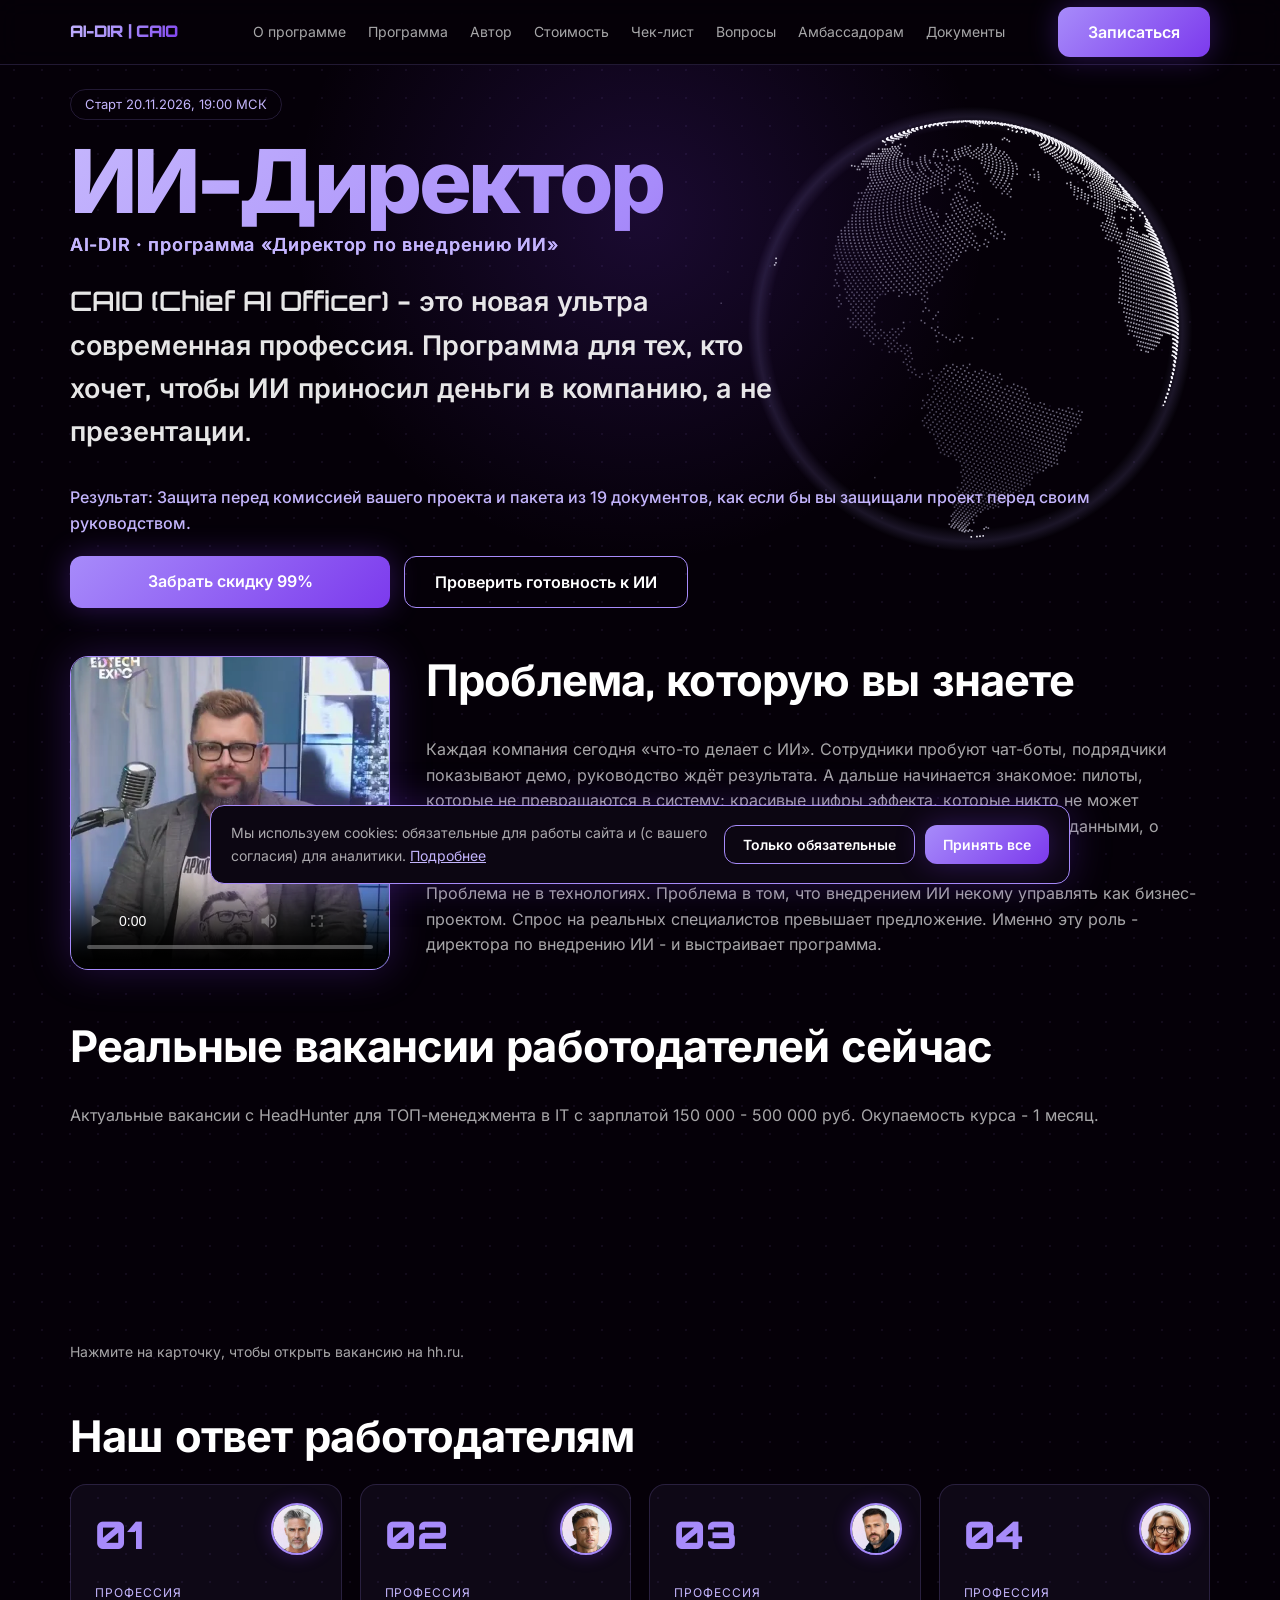
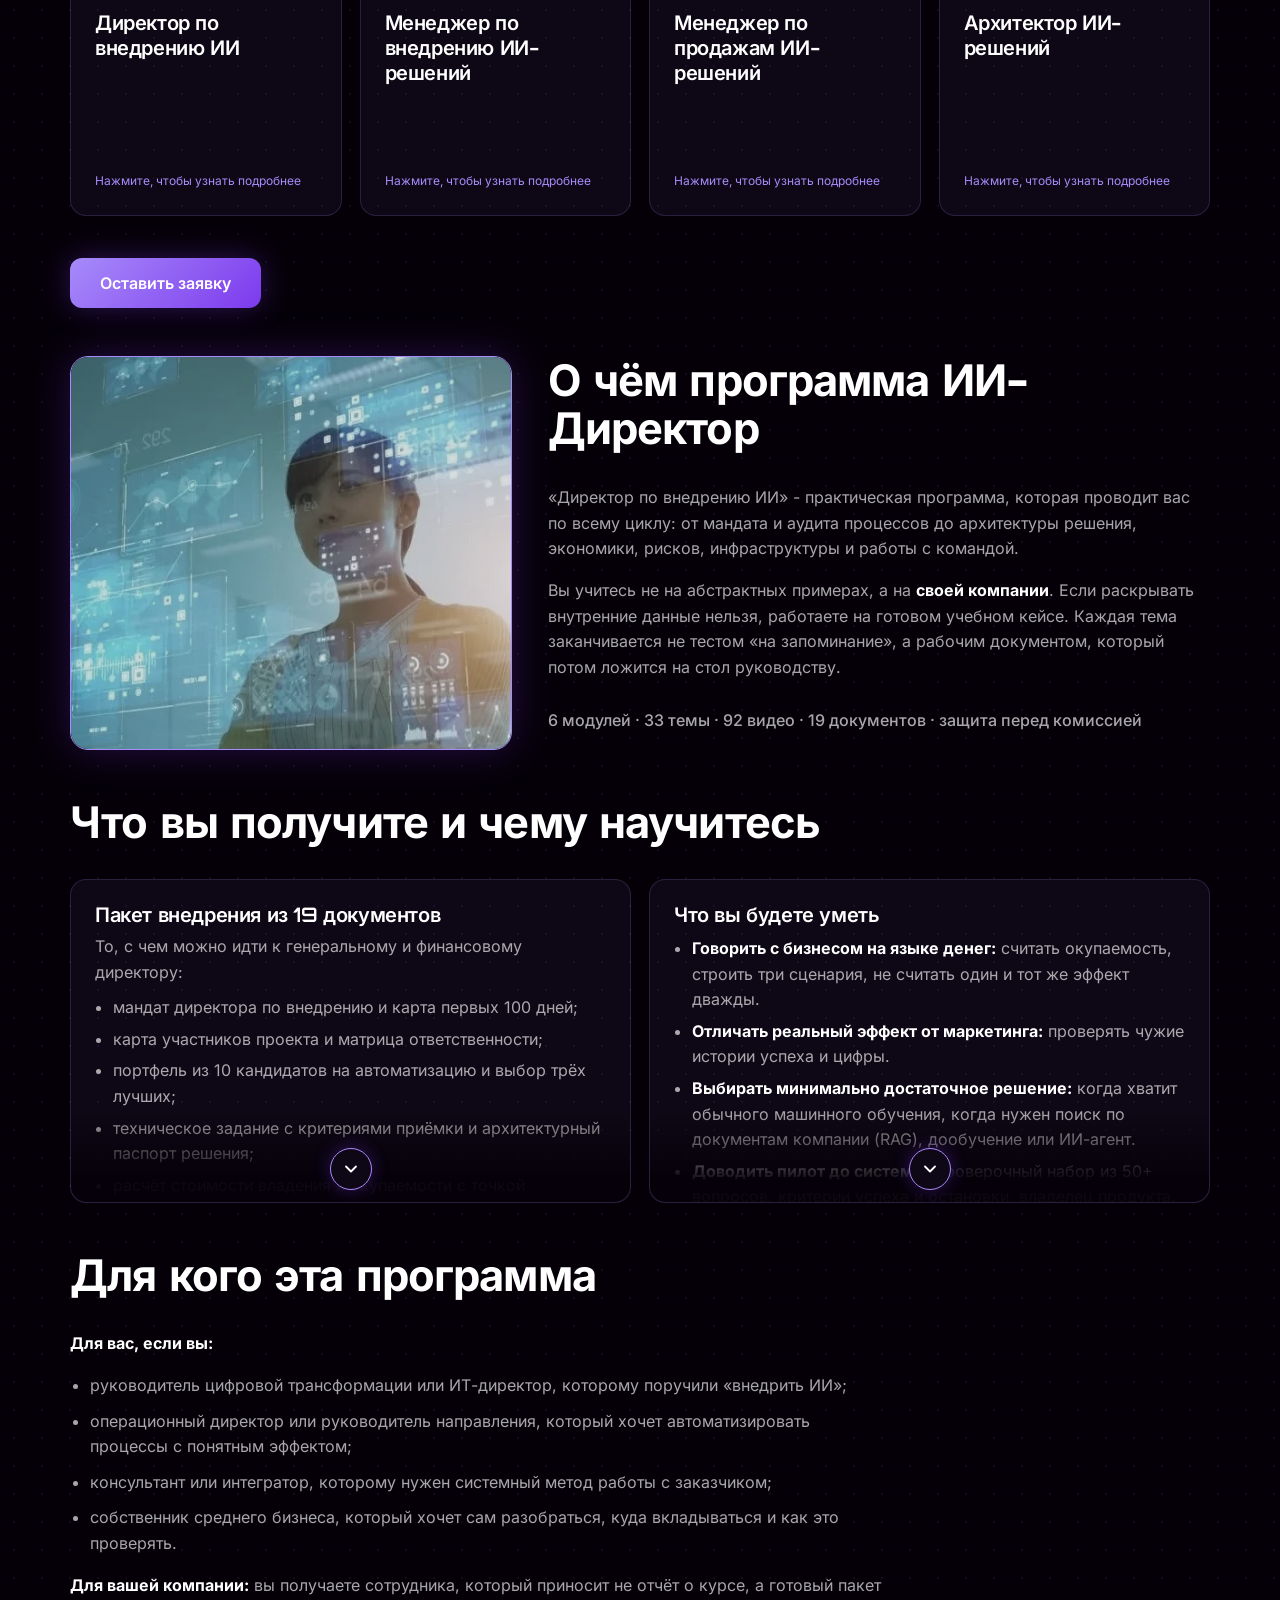
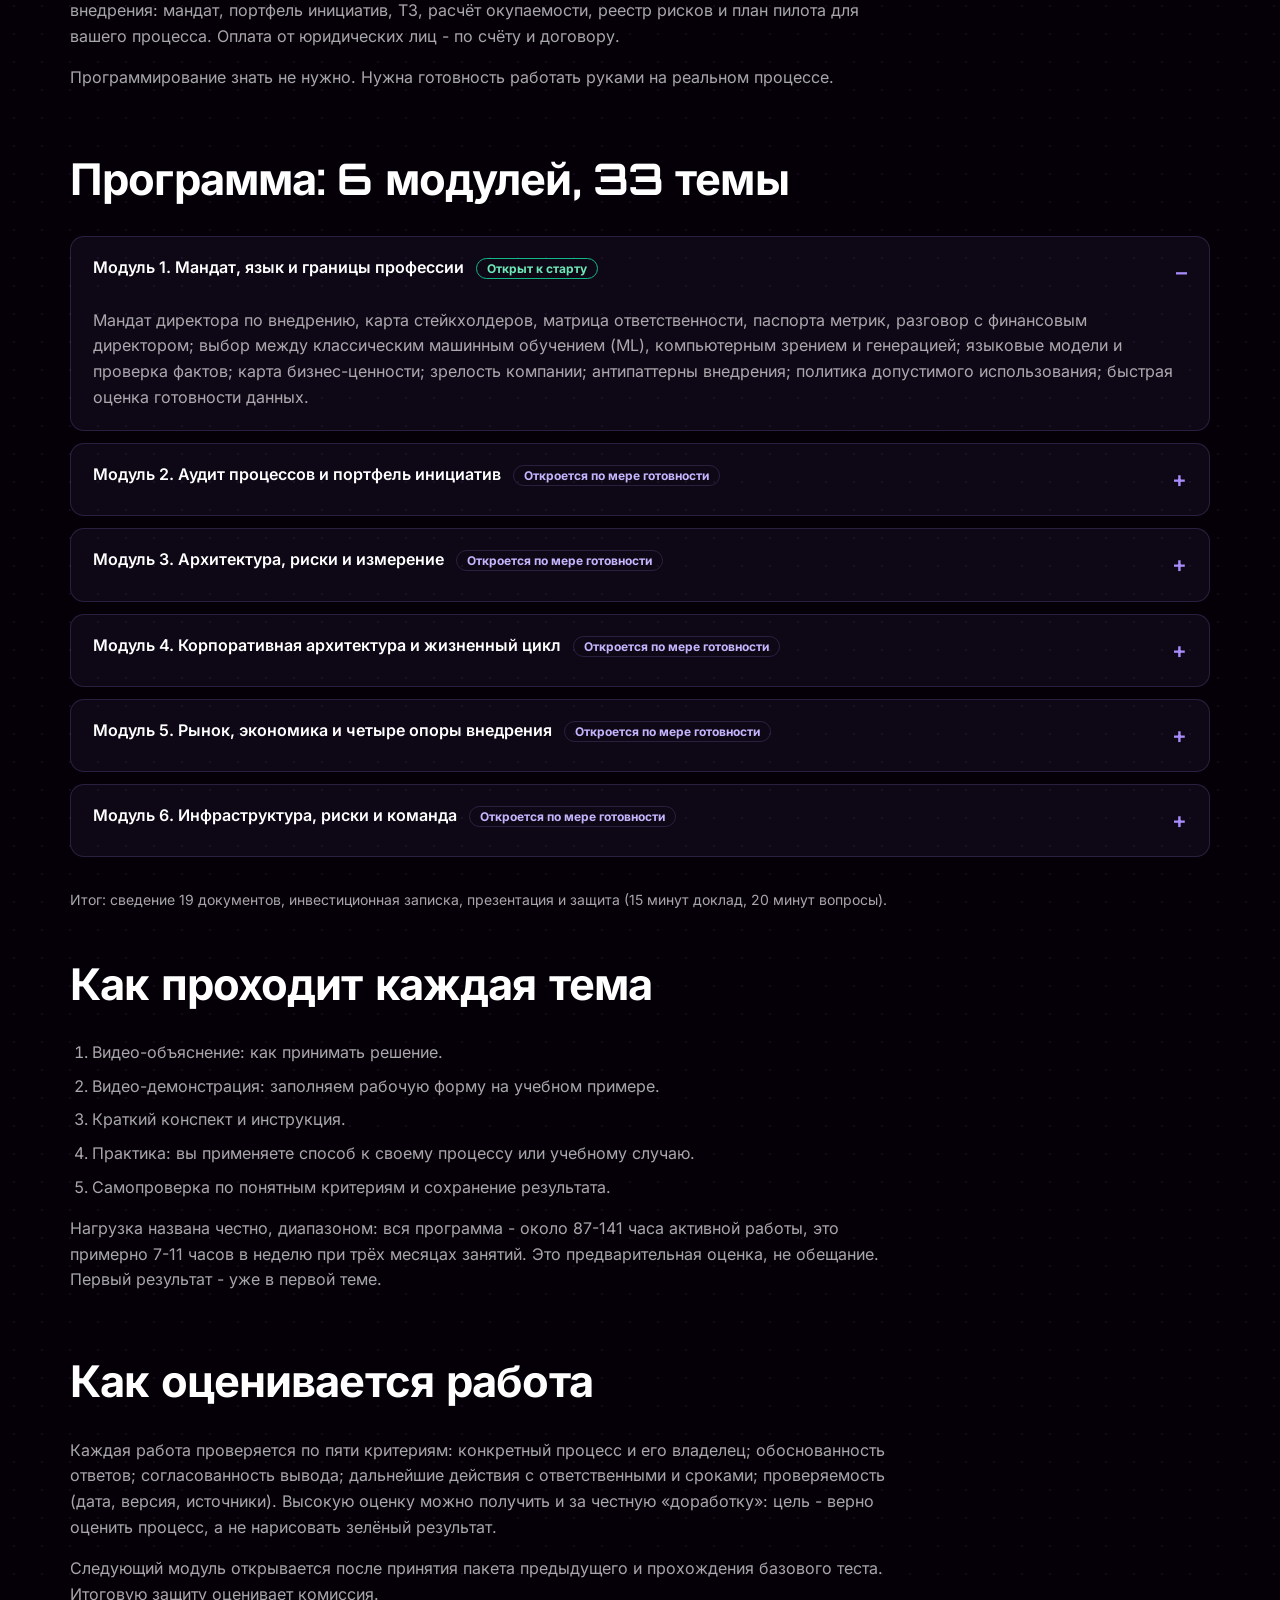
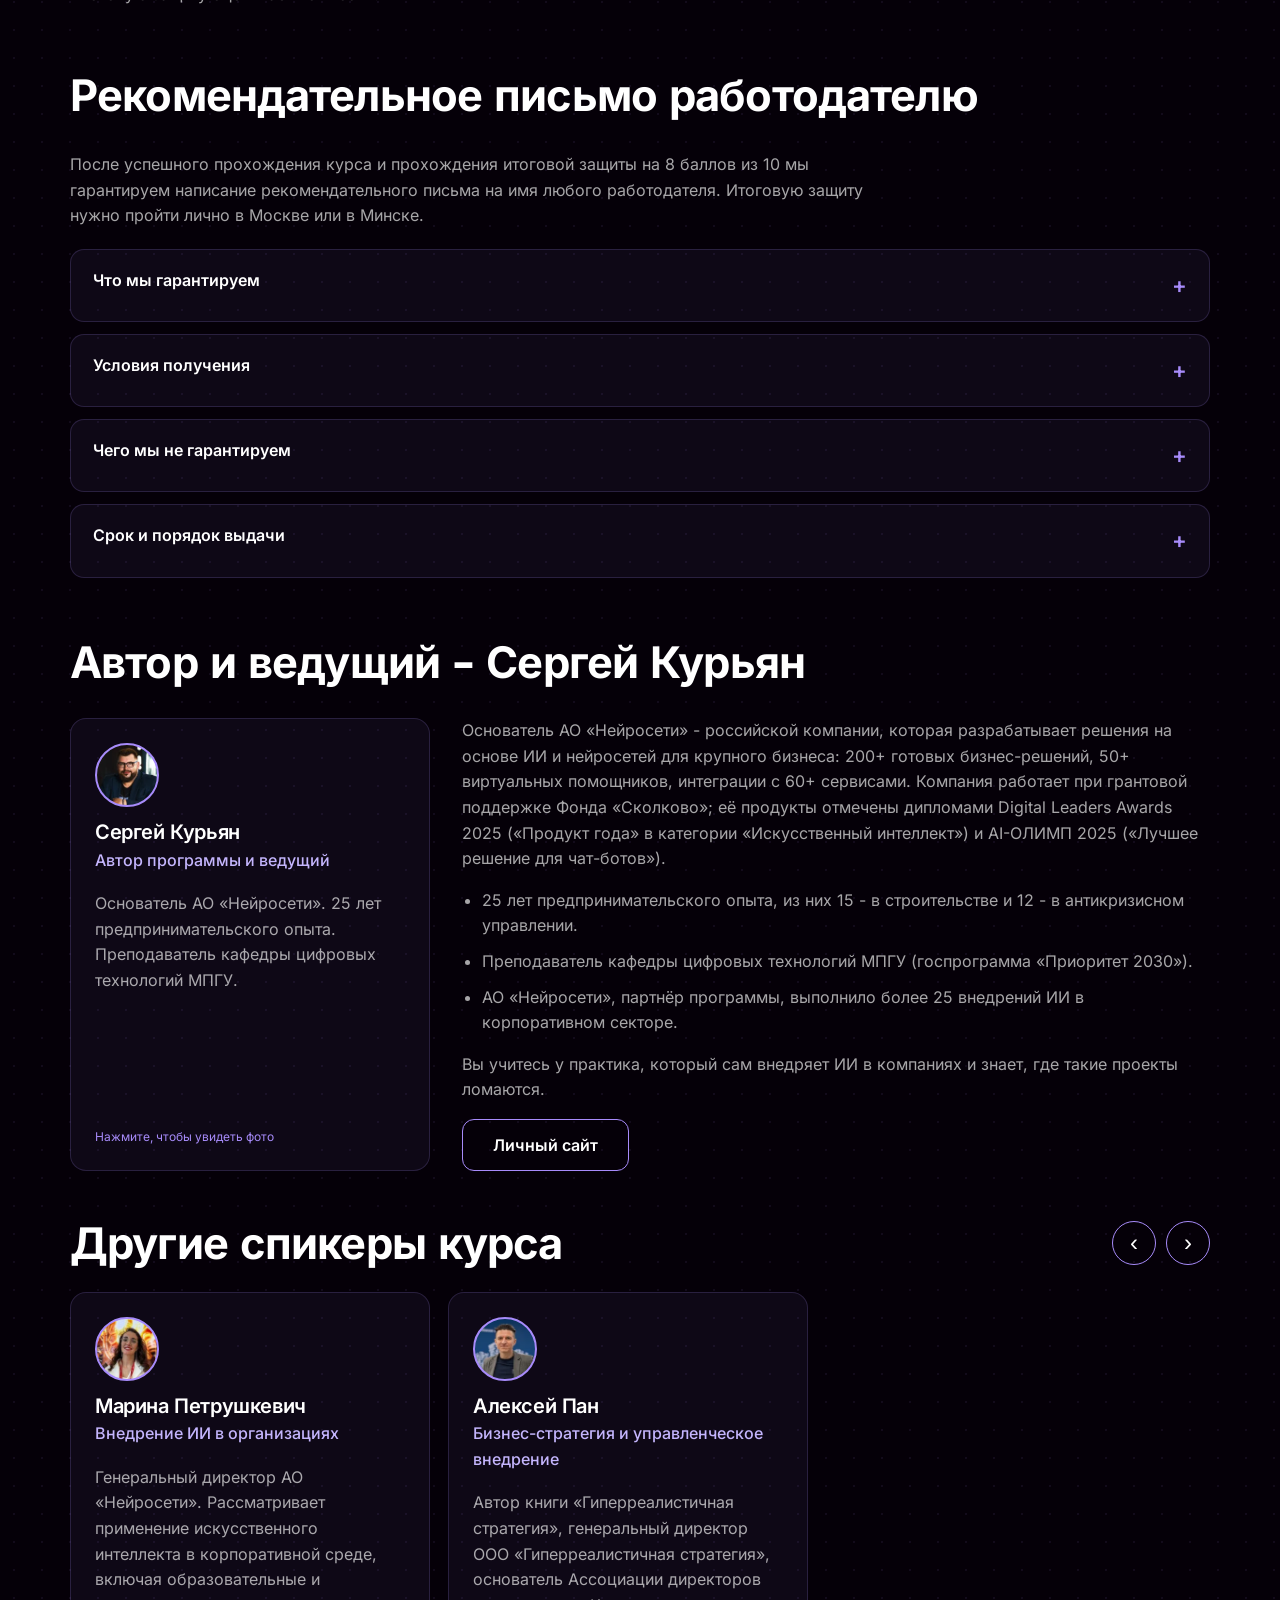
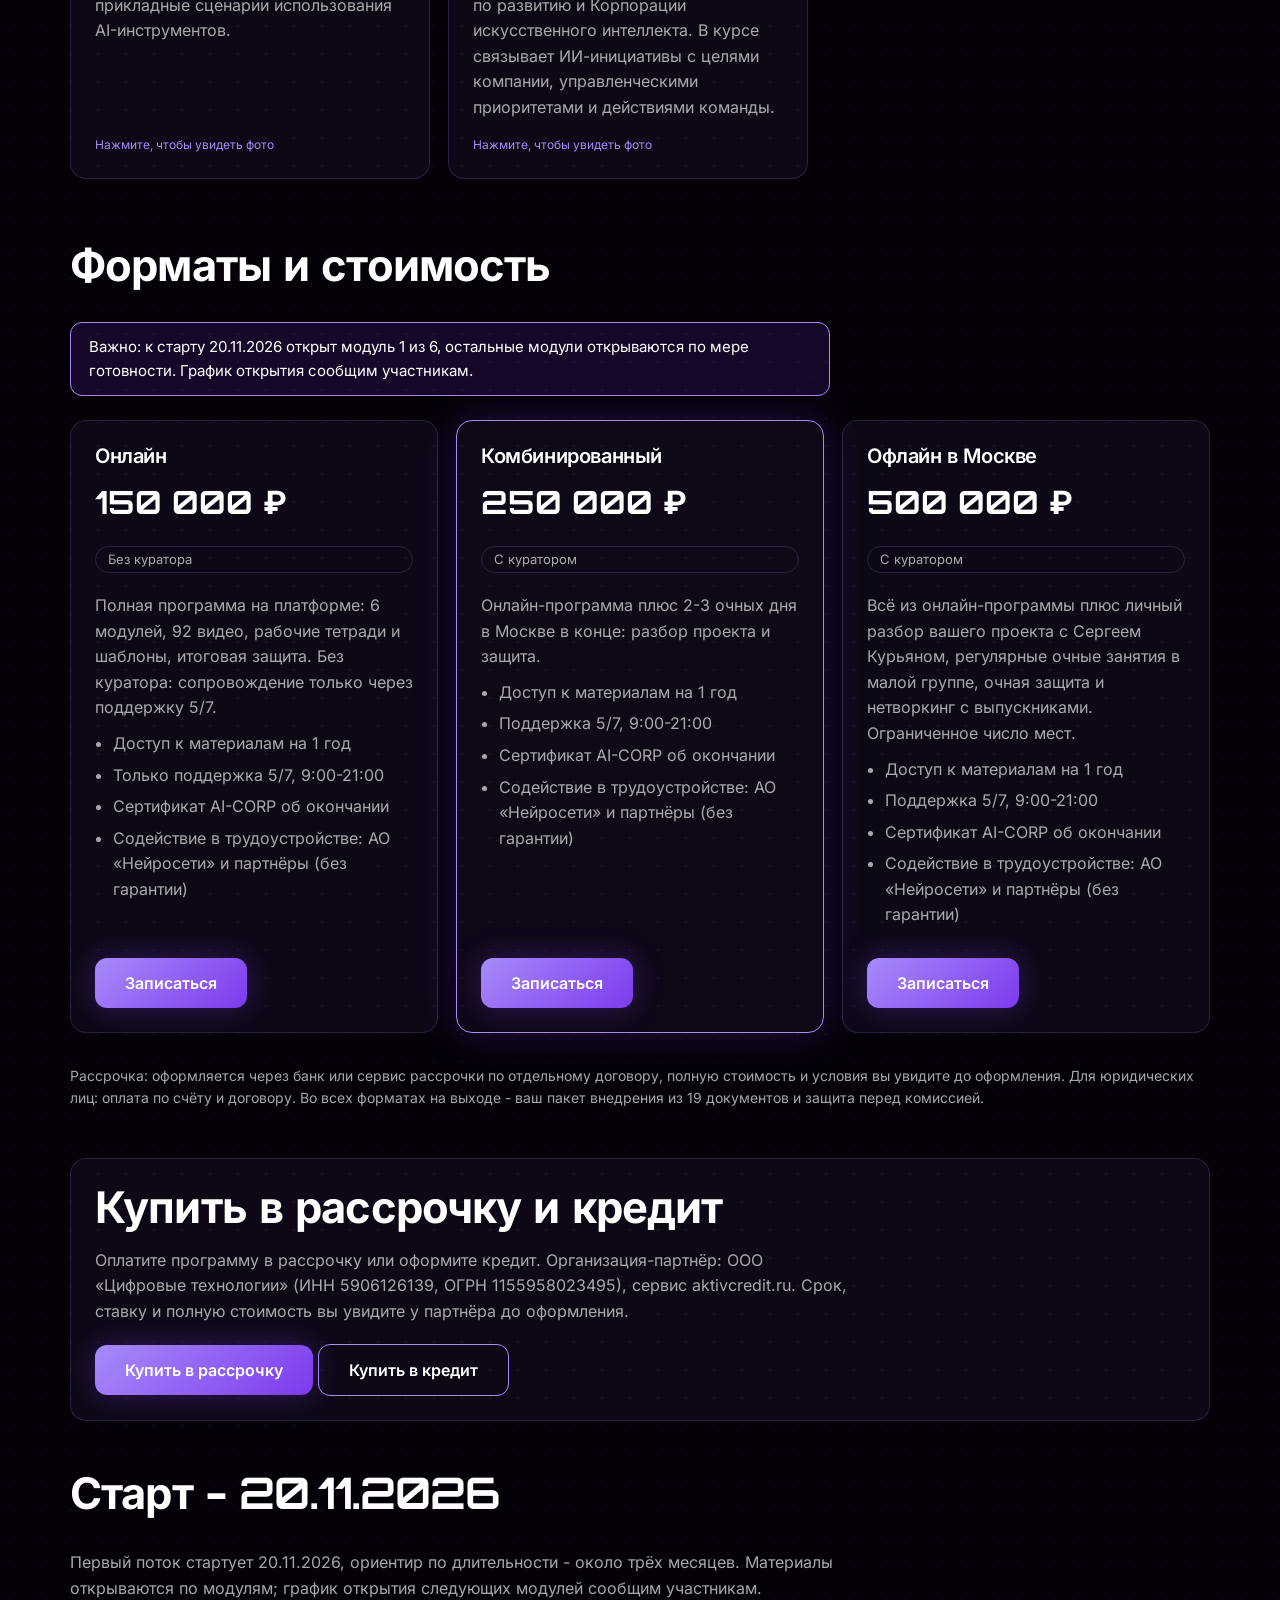
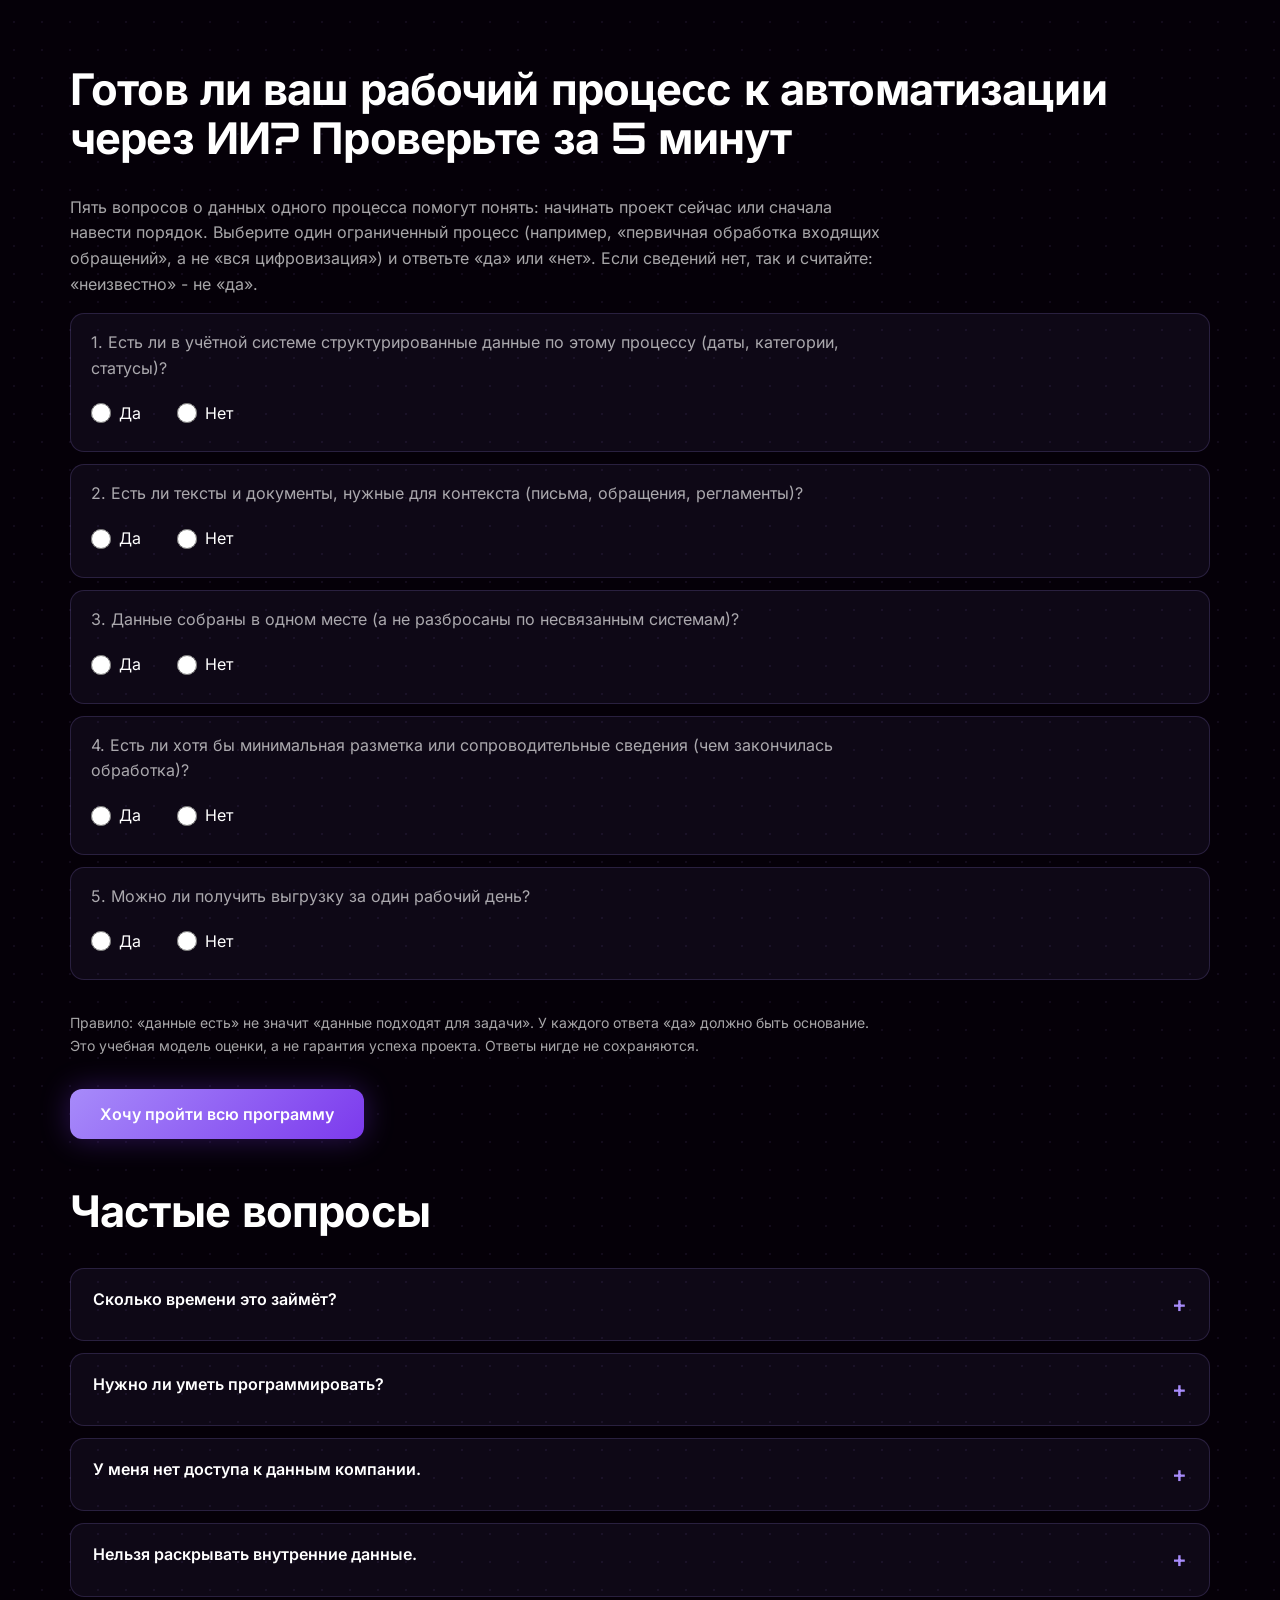
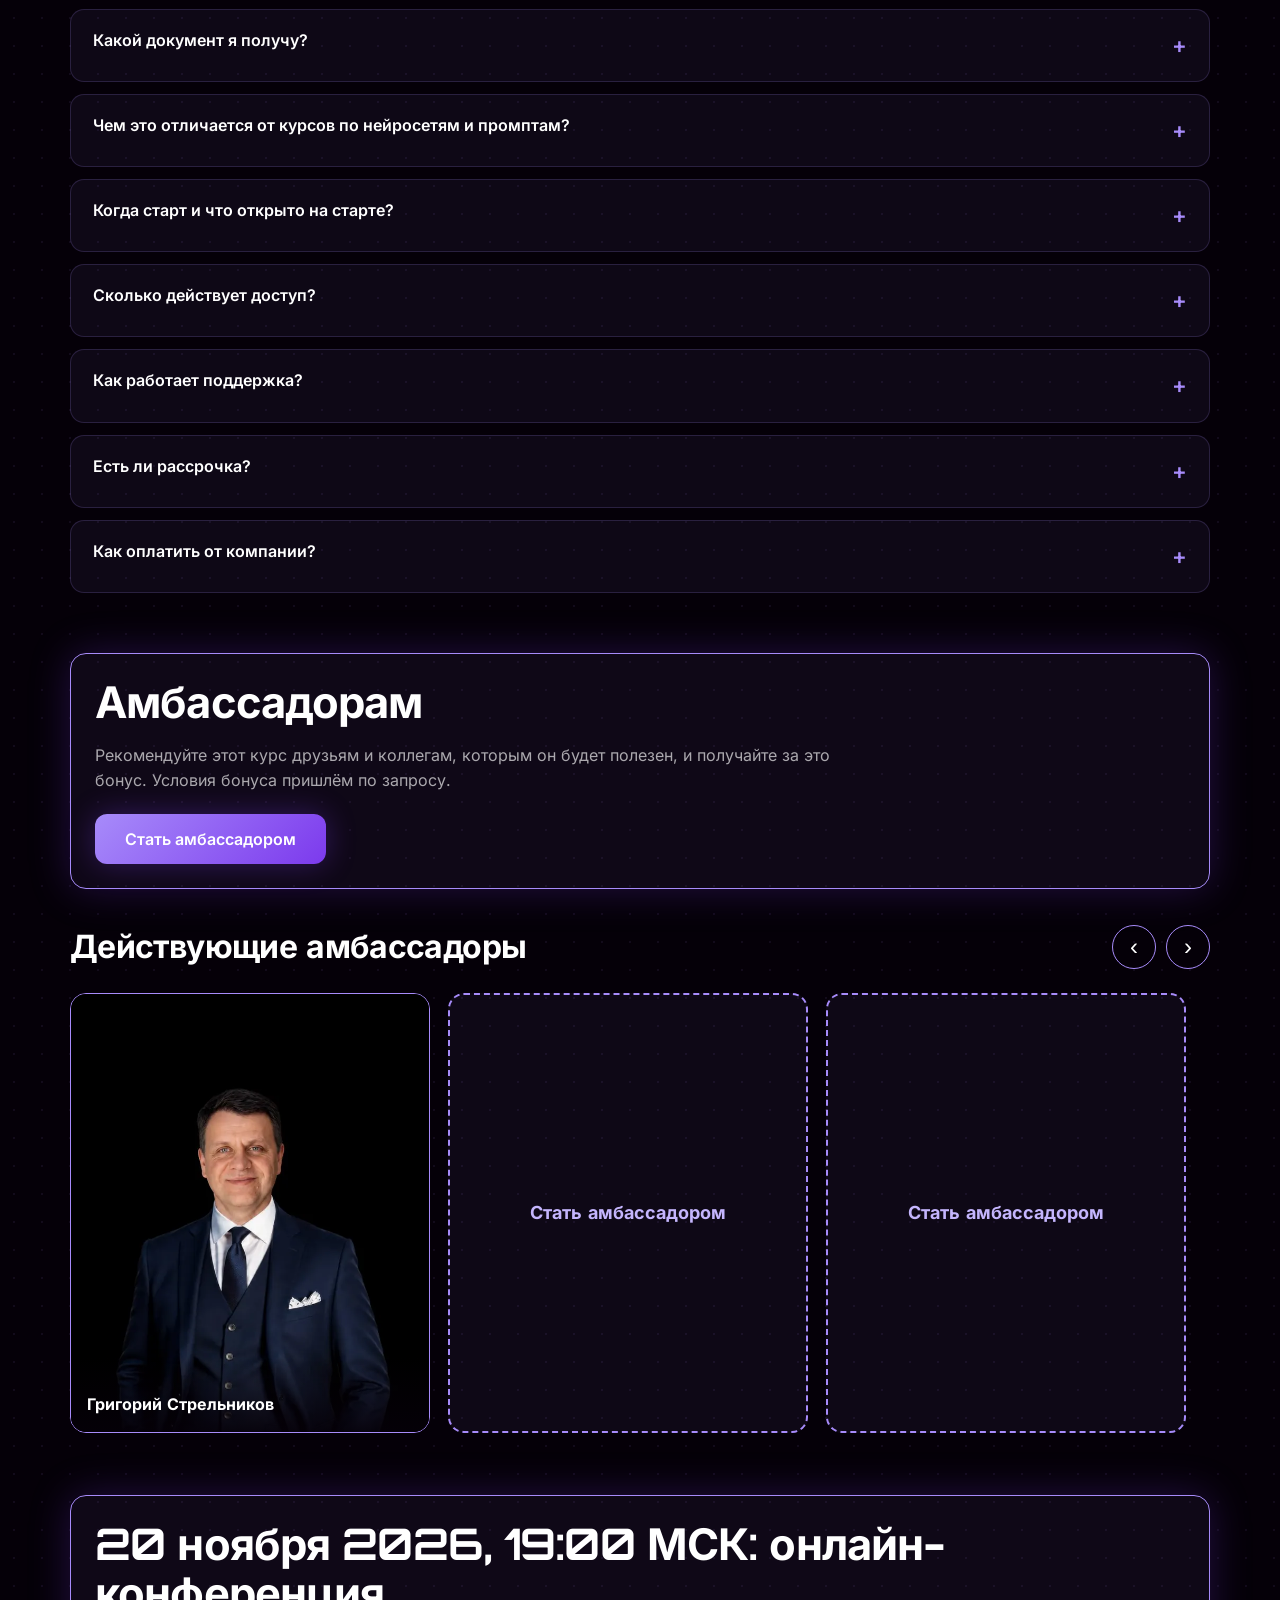
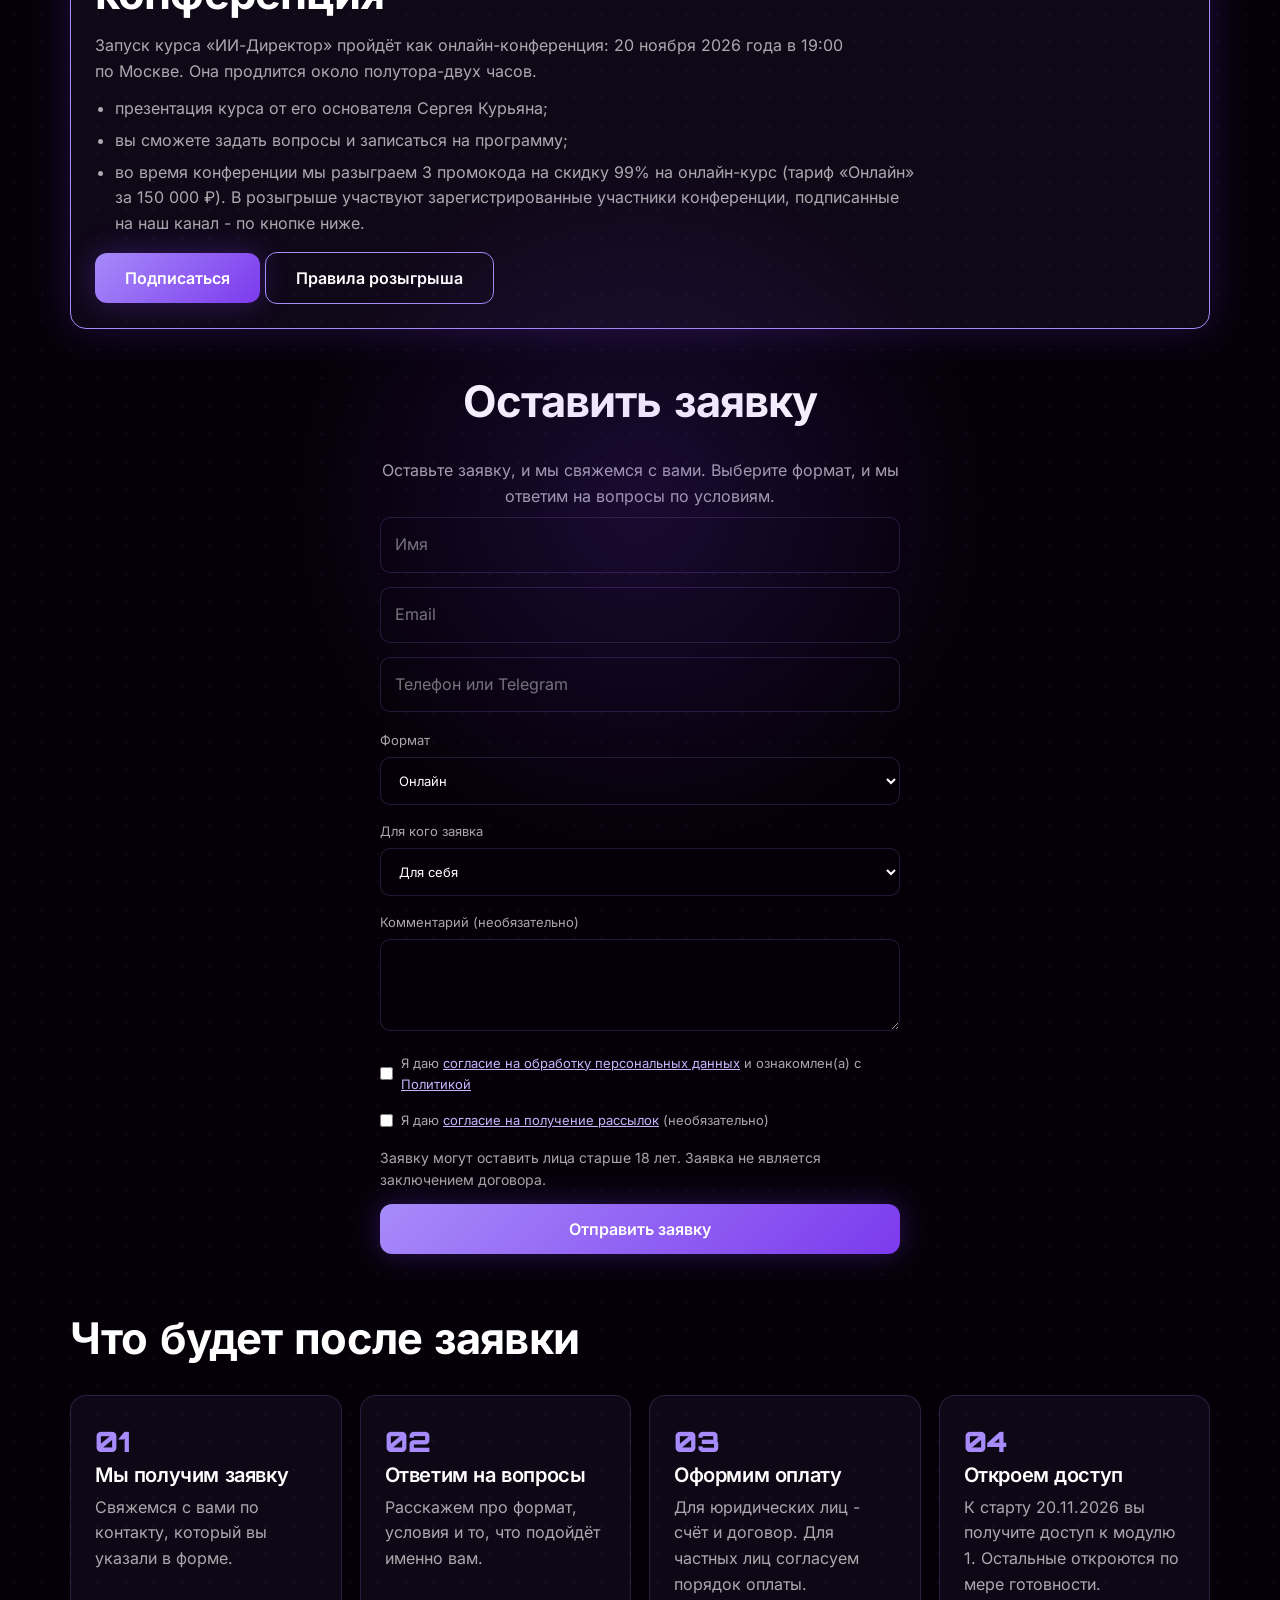
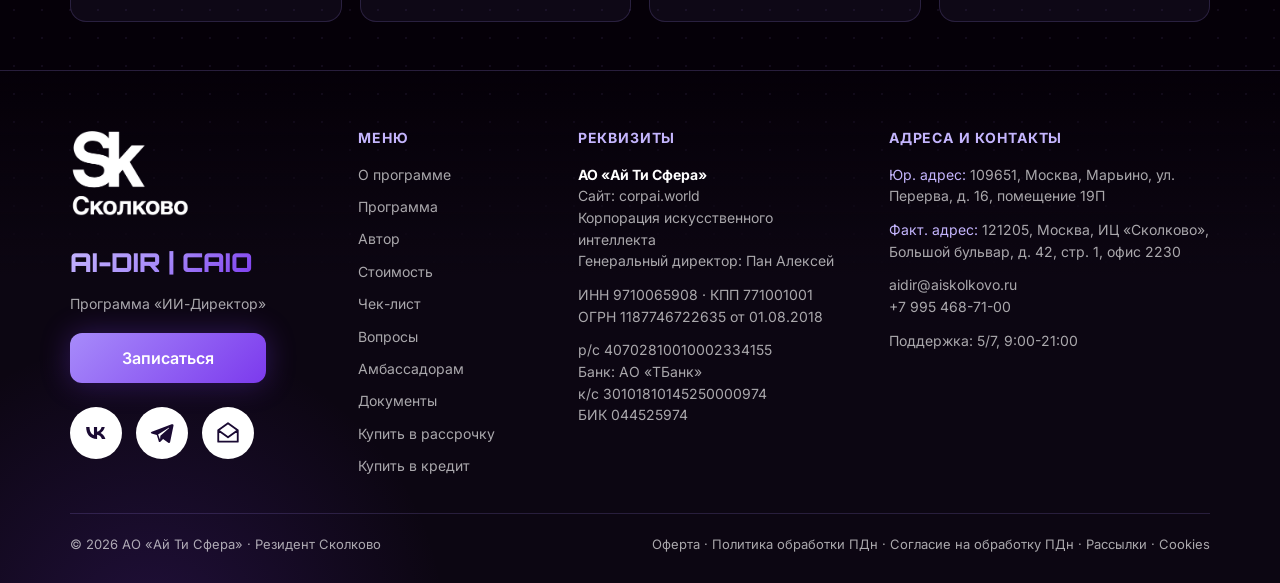
==== index.html @ b10ab8fb "Дата старта и конференции: 13.11 -> 20.11.2026 Co-Authored-By: Claude Sonnet 5.5 <noreply@anthropic." ====
<!doctype html><html lang="ru"><head><meta charset="utf-8"><meta name="viewport" content="width=device-width,initial-scale=1,viewport-fit=cover"><meta name="theme-color" content="#050008">
<link rel="icon" type="image/svg+xml" href="favicon.svg"><link rel="icon" type="image/png" sizes="32x32" href="favicon-32.png"><link rel="icon" href="favicon.ico" sizes="any"><link rel="apple-touch-icon" href="apple-touch-icon.png"><link rel="manifest" href="site.webmanifest"><title>AI-DIR: Директор по внедрению ИИ (CAIO) - программа ИИ-Директор</title><meta name="description" content="Программа «Директор по внедрению ИИ» (CAIO): аудит процессов, архитектура, экономика и риски внедрения. 6 модулей, 33 темы, 19 документов. Старт 20.11.2026."><meta property="og:title" content="AI-DIR: Директор по внедрению ИИ (CAIO) - программа ИИ-Директор"><meta property="og:description" content="Практическая программа для тех, кто отвечает за внедрение ИИ в компании: мандат, аудит процессов, архитектура, экономика, риски, команда. 6 модулей, 33 темы, пакет из 19 документов и защита перед комиссией. Старт 20.11.2026."><meta property="og:type" content="website"><meta property="og:site_name" content="AI-DIR | CAIO"><meta property="og:locale" content="ru_RU"><meta name="twitter:card" content="summary_large_image"><meta name="twitter:title" content="AI-DIR: Директор по внедрению ИИ"><!--DOMAIN-META-->
<link rel="preload" href="fonts/inter-cyrillic.woff2" as="font" type="font/woff2" crossorigin><link rel="preload" href="fonts/inter-latin.woff2" as="font" type="font/woff2" crossorigin>
<script src="theme.js"></script><link rel="stylesheet" href="style.css"></head><body>
<header><div class="wrap"><a class="logo grad" href="#">AI-DIR | CAIO</a><nav id="mainNav"><a href="#about">О программе</a><a href="#program">Программа</a><a href="#author">Автор</a><a href="#tariffs">Стоимость</a><a href="#checklist">Чек-лист</a><a href="#faq">Вопросы</a><a href="#ambassadors">Амбассадорам</a><a href="documents.html">Документы</a></nav><div class="hdr-actions"><button type="button" class="burger" id="burger" aria-label="Меню" aria-expanded="false" aria-controls="mainNav"><span></span><span></span><span></span></button><button type="button" class="theme-toggle" id="themeToggle" aria-label="Переключить тему: день / ночь"><svg class="ic-sun" viewBox="0 0 24 24" width="16" height="16" fill="none" stroke="currentColor" stroke-width="2" stroke-linecap="round"><circle cx="12" cy="12" r="4"/><path d="M12 2v2M12 20v2M4.9 4.9l1.4 1.4M17.7 17.7l1.4 1.4M2 12h2M20 12h2M4.9 19.1l1.4-1.4M17.7 6.3l1.4-1.4"/></svg><span class="knob"></span><svg class="ic-moon" viewBox="0 0 24 24" width="16" height="16" fill="none" stroke="currentColor" stroke-width="2" stroke-linecap="round" stroke-linejoin="round"><path d="M21 12.8A9 9 0 1 1 11.2 3a7 7 0 0 0 9.8 9.8z"/></svg></button><a class="btn" href="#apply">Записаться</a></div></div></header>
<main>
<section class="glow hero"><div class="wrap hero-wrap"><div class="hero-planet" aria-hidden="true"><canvas id="planet"></canvas></div><span class="tag">Старт 20.11.2026, 19:00 МСК</span><h1 class="grad">ИИ-Директор<span class="h1-sub">AI-DIR · программа «Директор по внедрению ИИ»</span></h1>
<p class="sub">CAIO (Chief AI Officer) - это новая ультра современная профессия. Программа для тех, кто хочет, чтобы ИИ приносил деньги в компанию, а не презентации.</p>
<p class="facts">Результат: Защита перед комиссией вашего проекта и пакета из 19 документов, как если бы вы защищали проект перед своим руководством.</p>
<div class="hero-btns"><a class="btn hero-cta" href="#conference">Забрать скидку 99%</a><a class="btn ghost" href="#checklist">Проверить готовность к ИИ</a></div></div></section>
<section><div class="wrap lead"><div class="prob-grid"><div class="prob-video"><video controls preload="metadata" playsinline poster="video/vystuplenie-1-poster.webp"><source src="video/vystuplenie-1.mp4" type="video/mp4">Ваш браузер не поддерживает видео.</video></div><div class="prob-text"><h2>Проблема, которую вы знаете</h2>
<p>Каждая компания сегодня «что-то делает с ИИ». Сотрудники пробуют чат-боты, подрядчики показывают демо, руководство ждёт результата. А дальше начинается знакомое: пилоты, которые не превращаются в систему; красивые цифры эффекта, которые никто не может проверить; бюджет, который финансовый директор не готов подписать; риски с данными, о которых вспоминают после инцидента.</p>
<p>Проблема не в технологиях. Проблема в том, что внедрением ИИ некому управлять как бизнес-проектом. Спрос на реальных специалистов превышает предложение. Именно эту роль - директора по внедрению ИИ - и выстраивает программа.</p></div></div></div></section>
<section id="vacancies"><div class="wrap"><h2>Реальные вакансии работодателей сейчас</h2>
<p style="color:var(--mut);max-width:none;margin-bottom:20px">Актуальные вакансии с HeadHunter для ТОП-менеджмента в IT с зарплатой 150 000 - 500 000 руб. Окупаемость курса - 1 месяц.</p>
<div class="hh-widget"><div class="hh-scale"><script type="module" class="widgetHhScript">import initVacanciesWidget from 'https://widgets.hh.ru/vacanciesWidget/vacanciesWidget.js';initVacanciesWidget({"country":"RU","searchParams":{"text":"Директор","area":["113"],"professionalRole":["156","160","26","165","36","164","104","157","107","148","116"],"salary":150000,"currency":"RUR","employment":["full","project","part"],"label":["with_salary","not_from_agency","accredited_it"],"host":"hh.ru","locale":"RU","perPage":50},"settings":{"locale":"RU","theme":"DARK","size":{"width":1260,"height":178},"elementsOrder":"SALARY_NAME_AREA_EMPLOYER","isLogoVisible":true,"isRegionVisible":true,"isRegionSearchEnabled":false,"isProfRolesSearchEnabled":true,"isSalaryVisible":true},"version":"1"});</script></div></div><p class="note">Нажмите на карточку, чтобы открыть вакансию на hh.ru.</p></div></section>
<section id="answer"><div class="wrap"><div class="sp-head prof-head"><h2>Наш ответ работодателям</h2><div class="sp-arrows"><button type="button" aria-label="Назад" data-sc="-1" data-for="prof">‹</button><button type="button" aria-label="Вперёд" data-sc="1" data-for="prof">›</button></div></div><div class="scroller" id="prof"><article class="flip prof" tabindex="0" role="button" aria-pressed="false" aria-label="Показать описание профессии: Директор по внедрению ИИ"><div class="flip-in"><div class="face front card"><div class="prof-n">01</div><img class="prof-av" src="img/avatars/prof-1.webp" width="52" height="52" alt="" decoding="async" loading="lazy"><div><span class="prof-tag">Профессия</span><h3>Директор по внедрению ИИ</h3></div><span class="hint">Нажмите, чтобы узнать подробнее</span></div><div class="face back prof-back"><h4>Директор по внедрению ИИ</h4><p>Отвечает за внедрение ИИ в компании как за бизнес-проект: получает мандат, проводит аудит процессов, выбирает инициативы, считает экономику и риски, ведёт команду и защищает инвестиционную записку перед руководством.</p><span class="hint">Нажмите, чтобы вернуться</span></div></div></article><article class="flip prof" tabindex="0" role="button" aria-pressed="false" aria-label="Показать описание профессии: Менеджер по внедрению ИИ-решений"><div class="flip-in"><div class="face front card"><div class="prof-n">02</div><img class="prof-av" src="img/avatars/prof-2.webp" width="52" height="52" alt="" decoding="async" loading="lazy"><div><span class="prof-tag">Профессия</span><h3>Менеджер по внедрению ИИ-решений</h3></div><span class="hint">Нажмите, чтобы узнать подробнее</span></div><div class="face back prof-back"><h4>Менеджер по внедрению ИИ-решений</h4><p>Ведёт проекты внедрения: формирует техническое задание и критерии приёмки, организует пилот, следит за сроками и качеством, обучает сотрудников и добивается реального использования решения.</p><span class="hint">Нажмите, чтобы вернуться</span></div></div></article><article class="flip prof" tabindex="0" role="button" aria-pressed="false" aria-label="Показать описание профессии: Менеджер по продажам ИИ-решений"><div class="flip-in"><div class="face front card"><div class="prof-n">03</div><img class="prof-av" src="img/avatars/prof-3.webp" width="52" height="52" alt="" decoding="async" loading="lazy"><div><span class="prof-tag">Профессия</span><h3>Менеджер по продажам ИИ-решений</h3></div><span class="hint">Нажмите, чтобы узнать подробнее</span></div><div class="face back prof-back"><h4>Менеджер по продажам ИИ-решений</h4><p>Продаёт ИИ-решения на языке денег: понимает возможности и ограничения технологии, считает окупаемость для клиента, отвечает на возражения по рискам и безопасности, готовит коммерческое предложение.</p><span class="hint">Нажмите, чтобы вернуться</span></div></div></article><article class="flip prof" tabindex="0" role="button" aria-pressed="false" aria-label="Показать описание профессии: Архитектор ИИ-решений"><div class="flip-in"><div class="face front card"><div class="prof-n">04</div><img class="prof-av" src="img/avatars/prof-4.webp" width="52" height="52" alt="" decoding="async" loading="lazy"><div><span class="prof-tag">Профессия</span><h3>Архитектор ИИ-решений</h3></div><span class="hint">Нажмите, чтобы узнать подробнее</span></div><div class="face back prof-back"><h4>Архитектор ИИ-решений</h4><p>Проектирует решение: выбирает подход (поиск по документам компании, дообучение или ИИ-агент), контур размещения, интеграции и защиту данных, оценивает стоимость владения и нагрузку.</p><span class="hint">Нажмите, чтобы вернуться</span></div></div></article></div><div class="prof-cta"><a class="btn" href="https://t.me/AIDir_bot?start=src_site" target="_blank" rel="noopener">Оставить заявку</a></div></div></section>
<section id="about"><div class="wrap"><div class="about-grid"><div class="about-img"><img src="img/about.webp" alt="" loading="lazy" width="652" height="480"></div><div class="lead"><h2>О чём программа ИИ-Директор</h2>
<p>«Директор по внедрению ИИ» - практическая программа, которая проводит вас по всему циклу: от мандата и аудита процессов до архитектуры решения, экономики, рисков, инфраструктуры и работы с командой.</p>
<p>Вы учитесь не на абстрактных примерах, а на <strong>своей компании</strong>. Если раскрывать внутренние данные нельзя, работаете на готовом учебном кейсе. Каждая тема заканчивается не тестом «на запоминание», а рабочим документом, который потом ложится на стол руководству.</p>
<p class="facts">6 модулей · 33 темы · 92 видео · 19 документов · защита перед комиссией</p></div></div></div></section>
<section><div class="wrap"><h2>Что вы получите и чему научитесь</h2>
<div class="grid two">
<div class="card collapsible"><h3>Пакет внедрения из 19 документов</h3><p>То, с чем можно идти к генеральному и финансовому директору:</p>
<ul><li>мандат директора по внедрению и карта первых 100 дней;</li><li>карта участников проекта и матрица ответственности;</li><li>портфель из 10 кандидатов на автоматизацию и выбор трёх лучших;</li><li>техническое задание с критериями приёмки и архитектурный паспорт решения;</li><li>расчёт стоимости владения и окупаемости с точкой безубыточности;</li><li>реестр рисков, карта требований закона и стандартов, план оценки пилота;</li><li>выбор, где будет жить решение (облако, гибрид или свой сервер), и расчёт стоимости;</li><li>план коммуникаций и работы с сопротивлением сотрудников;</li><li><strong>инвестиционная записка</strong> на две страницы и презентация из 9 слайдов.</li></ul>
<p>Всё это вы защищаете перед комиссией.</p><button type="button" class="expand" aria-expanded="false" aria-label="Развернуть"><svg viewBox="0 0 24 24" width="20" height="20" fill="none" stroke="currentColor" stroke-width="2.2" stroke-linecap="round" stroke-linejoin="round" aria-hidden="true"><path d="M6 9l6 6 6-6"/></svg></button></div>
<div class="card collapsible"><h3>Что вы будете уметь</h3>
<ul><li><strong>Говорить с бизнесом на языке денег:</strong> считать окупаемость, строить три сценария, не считать один и тот же эффект дважды.</li><li><strong>Отличать реальный эффект от маркетинга:</strong> проверять чужие истории успеха и цифры.</li><li><strong>Выбирать минимально достаточное решение:</strong> когда хватит обычного машинного обучения, когда нужен поиск по документам компании (RAG), дообучение или ИИ-агент.</li><li><strong>Доводить пилот до системы:</strong> проверочный набор из 50+ вопросов, критерии успеха и остановки, владелец продукта.</li><li><strong>Управлять рисками и безопасностью:</strong> правила использования ИИ, реестр инструментов, зависимость от поставщика.</li><li><strong>Считать инфраструктуру:</strong> память, оборудование и стоимость обращений к облаку.</li><li><strong>Вести людей за изменениями:</strong> пять ролей команды, работа с сопротивлением, передача компетенций.</li></ul><button type="button" class="expand" aria-expanded="false" aria-label="Развернуть"><svg viewBox="0 0 24 24" width="20" height="20" fill="none" stroke="currentColor" stroke-width="2.2" stroke-linecap="round" stroke-linejoin="round" aria-hidden="true"><path d="M6 9l6 6 6-6"/></svg></button></div>
</div></div></section>
<section id="trial" hidden><div class="wrap"><h2>Посмотрите, как это устроено</h2><div class="grid two">
<div class="card"><div class="ph tall">ЗДЕСЬ ПРОБНЫЙ УРОК</div><p>Бесплатный урок: как выглядит курс внутри.</p></div>
<div class="card"><div class="ph tall">ЗДЕСЬ ОБРАЗЕЦ ДОКУМЕНТА</div><p>Образец одного документа из пакета (обезличенный).</p></div></div></div></section>
<section><div class="wrap lead"><h2>Для кого эта программа</h2><p><strong>Для вас, если вы:</strong></p>
<ul class="list"><li>руководитель цифровой трансформации или ИТ-директор, которому поручили «внедрить ИИ»;</li><li>операционный директор или руководитель направления, который хочет автоматизировать процессы с понятным эффектом;</li><li>консультант или интегратор, которому нужен системный метод работы с заказчиком;</li><li>собственник среднего бизнеса, который хочет сам разобраться, куда вкладываться и как это проверять.</li></ul>
<p style="margin-top:16px"><strong>Для вашей компании:</strong> вы получаете сотрудника, который приносит не отчёт о курсе, а готовый пакет внедрения: мандат, портфель инициатив, ТЗ, расчёт окупаемости, реестр рисков и план пилота для вашего процесса. Оплата от юридических лиц - по счёту и договору.</p>
<p>Программирование знать не нужно. Нужна готовность работать руками на реальном процессе.</p></div></section>
<section id="program"><div class="wrap"><h2>Программа: 6 модулей, 33 темы</h2><details open><summary><span>Модуль 1. Мандат, язык и границы профессии <b class="badge ok">Открыт к старту</b></span></summary><div>Мандат директора по внедрению, карта стейкхолдеров, матрица ответственности, паспорта метрик, разговор с финансовым директором; выбор между классическим машинным обучением (ML), компьютерным зрением и генерацией; языковые модели и проверка фактов; карта бизнес-ценности; зрелость компании; антипаттерны внедрения; политика допустимого использования; быстрая оценка готовности данных.</div></details><details><summary><span>Модуль 2. Аудит процессов и портфель инициатив <b class="badge">Откроется по мере готовности</b></span></summary><div>Аудиторское интервью по восьми остановкам, портфель из 10 кандидатов и выбор трёх; инвентаризация знаний и данных; стоимость владения и эффект; от кейса к техническому заданию.</div></details><details><summary><span>Модуль 3. Архитектура, риски и измерение <b class="badge">Откроется по мере готовности</b></span></summary><div>Выбор архитектуры: поиск по документам компании (RAG), дообучение или ИИ-агент; риски и применимые требования; план оценки пилота; переход от пилота к системе.</div></details><details><summary><span>Модуль 4. Корпоративная архитектура и жизненный цикл <b class="badge">Откроется по мере готовности</b></span></summary><div>Компоненты и интеграции; разбор угроз (как систему могут взломать или обмануть); эксплуатация и реагирование на инциденты; масштабирование и управление стоимостью.</div></details><details><summary><span>Модуль 5. Рынок, экономика и четыре опоры внедрения <b class="badge">Откроется по мере готовности</b></span></summary><div>Проверка рыночных доказательств; процесс и помесячная экономика; данные как непрерывный процесс; команда и изменения; методы оценки и дисконтирование (приведение будущих денег к сегодняшним).</div></details><details><summary><span>Модуль 6. Инфраструктура, риски и команда <b class="badge">Откроется по мере готовности</b></span></summary><div>Выбор контура размещения (где будет жить решение); память, оборудование и альтернатива облака; готовность к развёртыванию; мощности и стоимость; риски в эксплуатации; операционная модель; передача компетенций команде; сопротивление и устойчивое использование.</div></details><p class="note">Итог: сведение 19 документов, инвестиционная записка, презентация и защита (15 минут доклад, 20 минут вопросы).</p></div></section>
<section><div class="wrap lead"><h2>Как проходит каждая тема</h2><ol class="list"><li>Видео-объяснение: как принимать решение.</li><li>Видео-демонстрация: заполняем рабочую форму на учебном примере.</li><li>Краткий конспект и инструкция.</li><li>Практика: вы применяете способ к своему процессу или учебному случаю.</li><li>Самопроверка по понятным критериям и сохранение результата.</li></ol>
<p style="margin-top:16px">Нагрузка названа честно, диапазоном: вся программа - около 87-141 часа активной работы, это примерно 7-11 часов в неделю при трёх месяцах занятий. Это предварительная оценка, не обещание. Первый результат - уже в первой теме.</p></div></section>
<section><div class="wrap lead"><h2>Как оценивается работа</h2>
<p>Каждая работа проверяется по пяти критериям: конкретный процесс и его владелец; обоснованность ответов; согласованность вывода; дальнейшие действия с ответственными и сроками; проверяемость (дата, версия, источники). Высокую оценку можно получить и за честную «доработку»: цель - верно оценить процесс, а не нарисовать зелёный результат.</p>
<p>Следующий модуль открывается после принятия пакета предыдущего и прохождения базового теста. Итоговую защиту оценивает комиссия.</p></div></section>
<section id="guarantee"><div class="wrap"><h2>Рекомендательное письмо работодателю</h2>
<p class="lead-p" style="color:var(--mut);max-width:820px;margin-bottom:20px">После успешного прохождения курса и прохождения итоговой защиты на 8 баллов из 10 мы гарантируем написание рекомендательного письма на имя любого работодателя. Итоговую защиту нужно пройти лично в Москве или в Минске.</p>
<details><summary><span>Что мы гарантируем</span></summary><div>Рекомендательное письмо на имя работодателя, которого вы укажете. Это может быть любая компания по вашему выбору.</div></details>
<details><summary><span>Условия получения</span></summary><div>Нужно успешно пройти программу и пройти итоговую защиту на 8 баллов из 10 или выше. Итоговая защита проходит лично, очно: в Москве или в Минске. Дистанционная сдача для получения письма не засчитывается.</div></details>
<details><summary><span>Чего мы не гарантируем</span></summary><div>Гарантия относится только к письму. Трудоустройство мы не гарантируем: решение о найме принимает работодатель.</div></details>
<details><summary><span>Срок и порядок выдачи</span></summary><div>Срок и порядок выдачи письма указаны в <a href="legal/offer.html">оферте</a>.</div></details>
</div></section>
<section id="author"><div class="wrap lead"><h2>Автор и ведущий - Сергей Курьян</h2><div class="author-grid"><div class="author-text">
<p>Основатель АО «Нейросети» - российской компании, которая разрабатывает решения на основе ИИ и нейросетей для крупного бизнеса: 200+ готовых бизнес-решений, 50+ виртуальных помощников, интеграции с 60+ сервисами. Компания работает при грантовой поддержке Фонда «Сколково»; её продукты отмечены дипломами Digital Leaders Awards 2025 («Продукт года» в категории «Искусственный интеллект») и AI-ОЛИМП 2025 («Лучшее решение для чат-ботов»).</p>
<ul class="list"><li>25 лет предпринимательского опыта, из них 15 - в строительстве и 12 - в антикризисном управлении.</li><li>Преподаватель кафедры цифровых технологий МПГУ (госпрограмма «Приоритет 2030»).</li><li>АО «Нейросети», партнёр программы, выполнило более 25 внедрений ИИ в корпоративном секторе.</li></ul>
<p style="margin-top:16px">Вы учитесь у практика, который сам внедряет ИИ в компаниях и знает, где такие проекты ломаются.</p>
<a class="btn ghost" href="https://sergey-kuryan.ru/" target="_blank" rel="noopener">Личный сайт</a></div><div class="flip-wrap"><article class="flip " tabindex="0" role="button" aria-label="Показать фото: Сергей Курьян"><div class="flip-in"><div class="face front card"><div class="av av-sk">СК</div><h3>Сергей Курьян</h3><p class="role">Автор программы и ведущий</p><p>Основатель АО «Нейросети». 25 лет предпринимательского опыта. Преподаватель кафедры цифровых технологий МПГУ.</p><span class="hint">Нажмите, чтобы увидеть фото</span></div><div class="face back"><img src="img/speakers/kuryan.webp" width="720" height="593" alt="Сергей Курьян" decoding="async" fetchpriority="low" onerror="this.parentNode.classList.add('nophoto')" loading="lazy"><span class="ph-miss">Фото скоро появится</span><span class="cap">Сергей Курьян</span></div></div></article></div></div></div></section>
<section id="speakers"><div class="wrap"><div class="sp-head"><h2>Другие спикеры курса</h2><div class="sp-arrows"><button type="button" aria-label="Назад" data-sc="-1">‹</button><button type="button" aria-label="Вперёд" data-sc="1">›</button></div></div><div class="scroller" id="sp"><article class="flip sp" tabindex="0" role="button" aria-label="Показать фото: Марина Петрушкевич"><div class="flip-in"><div class="face front card"><div class="av av-mp">МП</div><h3>Марина Петрушкевич</h3><p class="role">Внедрение ИИ в организациях</p><p>Генеральный директор АО «Нейросети». Рассматривает применение искусственного интеллекта в корпоративной среде, включая образовательные и прикладные сценарии использования AI-инструментов.</p><span class="hint">Нажмите, чтобы увидеть фото</span></div><div class="face back"><img src="img/speakers/petrushkevich.webp" width="640" height="640" alt="Марина Петрушкевич" decoding="async" fetchpriority="low" onerror="this.parentNode.classList.add('nophoto')" loading="lazy"><span class="ph-miss">Фото скоро появится</span><span class="cap">Марина Петрушкевич</span></div></div></article><article class="flip sp" tabindex="0" role="button" aria-label="Показать фото: Алексей Пан"><div class="flip-in"><div class="face front card"><div class="av av-ap">АП</div><h3>Алексей Пан</h3><p class="role">Бизнес-стратегия и управленческое внедрение</p><p>Автор книги «Гиперреалистичная стратегия», генеральный директор ООО «Гиперреалистичная стратегия», основатель Ассоциации директоров по развитию и Корпорации искусственного интеллекта. В курсе связывает ИИ-инициативы с целями компании, управленческими приоритетами и действиями команды.</p><span class="hint">Нажмите, чтобы увидеть фото</span></div><div class="face back"><img src="img/speakers/pan.webp" width="711" height="847" alt="Алексей Пан" decoding="async" fetchpriority="low" onerror="this.parentNode.classList.add('nophoto')" loading="lazy"><span class="ph-miss">Фото скоро появится</span><span class="cap">Алексей Пан</span></div></div></article></div></div></section>
<section id="tariffs"><div class="wrap"><h2>Форматы и стоимость</h2>
<p class="warn" style="margin:0 0 24px">Важно: к старту 20.11.2026 открыт модуль 1 из 6, остальные модули открываются по мере готовности. График открытия сообщим участникам.</p>
<div class="grid"><div class="card"><h3>Онлайн</h3><div class="price">150 000 ₽</div><p class="cur">Без куратора</p><p>Полная программа на платформе: 6 модулей, 92 видео, рабочие тетради и шаблоны, итоговая защита. Без куратора: сопровождение только через поддержку 5/7.</p><ul><li>Доступ к материалам на 1 год</li><li>Только поддержка 5/7, 9:00-21:00</li><li>Сертификат AI-CORP об окончании</li><li>Содействие в трудоустройстве: АО «Нейросети» и партнёры (без гарантии)</li></ul><br><a class="btn" href="https://t.me/AIDir_bot?start=src_site" target="_blank" rel="noopener">Записаться</a></div><div class="card hot"><h3>Комбинированный</h3><div class="price">250 000 ₽</div><p class="cur">С куратором</p><p>Онлайн-программа плюс 2-3 очных дня в Москве в конце: разбор проекта и защита.</p><ul><li>Доступ к материалам на 1 год</li><li>Поддержка 5/7, 9:00-21:00</li><li>Сертификат AI-CORP об окончании</li><li>Содействие в трудоустройстве: АО «Нейросети» и партнёры (без гарантии)</li></ul><br><a class="btn" href="https://t.me/AIDir_bot?start=src_site" target="_blank" rel="noopener">Записаться</a></div><div class="card"><h3>Офлайн в Москве</h3><div class="price">500 000 ₽</div><p class="cur">С куратором</p><p>Всё из онлайн-программы плюс личный разбор вашего проекта с Сергеем Курьяном, регулярные очные занятия в малой группе, очная защита и нетворкинг с выпускниками. Ограниченное число мест.</p><ul><li>Доступ к материалам на 1 год</li><li>Поддержка 5/7, 9:00-21:00</li><li>Сертификат AI-CORP об окончании</li><li>Содействие в трудоустройстве: АО «Нейросети» и партнёры (без гарантии)</li></ul><br><a class="btn" href="https://t.me/AIDir_bot?start=src_site" target="_blank" rel="noopener">Записаться</a></div></div>
<p class="note">Рассрочка: оформляется через банк или сервис рассрочки по отдельному договору, полную стоимость и условия вы увидите до оформления. Для юридических лиц: оплата по счёту и договору. Во всех форматах на выходе - ваш пакет внедрения из 19 документов и защита перед комиссией.</p></div></section>
<section id="installment"><div class="wrap"><div class="card"><h2 style="margin-bottom:16px">Купить в рассрочку и кредит</h2>
<p style="color:var(--mut);max-width:760px;margin-bottom:20px">Оплатите программу в рассрочку или оформите кредит. Организация-партнёр: ООО «Цифровые технологии» (ИНН 5906126139, ОГРН 1155958023495), сервис aktivcredit.ru. Срок, ставку и полную стоимость вы увидите у партнёра до оформления.</p>
<a class="btn" href="https://aktivcredit.ru/ak/techskolkovo" target="_blank" rel="noopener nofollow sponsored">Купить в рассрочку</a> <a class="btn ghost" href="https://aktivcredit.ru/ak/techskolkovo.credit" target="_blank" rel="noopener nofollow sponsored">Купить в кредит</a></div></div></section>
<section><div class="wrap lead"><h2>Старт - 20.11.2026</h2><p>Первый поток стартует 20.11.2026, ориентир по длительности - около трёх месяцев. Материалы открываются по модулям; график открытия следующих модулей сообщим участникам.</p></div></section>
<section id="checklist"><div class="wrap lead"><h2>Готов ли ваш рабочий процесс к автоматизации через ИИ? Проверьте за 5 минут</h2>
<p>Пять вопросов о данных одного процесса помогут понять: начинать проект сейчас или сначала навести порядок. Выберите один ограниченный процесс (например, «первичная обработка входящих обращений», а не «вся цифровизация») и ответьте «да» или «нет». Если сведений нет, так и считайте: «неизвестно» - не «да».</p>
<div id="quiz"><div class="q"><p>1. Есть ли в учётной системе структурированные данные по этому процессу (даты, категории, статусы)?</p><label><input type="radio" name="q0" value="1"> Да</label><label><input type="radio" name="q0" value="0"> Нет</label></div><div class="q"><p>2. Есть ли тексты и документы, нужные для контекста (письма, обращения, регламенты)?</p><label><input type="radio" name="q1" value="1"> Да</label><label><input type="radio" name="q1" value="0"> Нет</label></div><div class="q"><p>3. Данные собраны в одном месте (а не разбросаны по несвязанным системам)?</p><label><input type="radio" name="q2" value="1"> Да</label><label><input type="radio" name="q2" value="0"> Нет</label></div><div class="q"><p>4. Есть ли хотя бы минимальная разметка или сопроводительные сведения (чем закончилась обработка)?</p><label><input type="radio" name="q3" value="1"> Да</label><label><input type="radio" name="q3" value="0"> Нет</label></div><div class="q"><p>5. Можно ли получить выгрузку за один рабочий день?</p><label><input type="radio" name="q4" value="1"> Да</label><label><input type="radio" name="q4" value="0"> Нет</label></div></div><div class="verdict" id="verdict" aria-live="polite"></div>
<p class="note">Правило: «данные есть» не значит «данные подходят для задачи». У каждого ответа «да» должно быть основание. Это учебная модель оценки, а не гарантия успеха проекта. Ответы нигде не сохраняются.</p>
<a class="btn" href="https://t.me/AIDir_bot?start=src_site" target="_blank" rel="noopener" style="margin-top:16px">Хочу пройти всю программу</a></div></section>
<section id="faq"><div class="wrap"><h2>Частые вопросы</h2><details><summary><span>Сколько времени это займёт?</span></summary><div>Вся программа - около 87-141 часа активной работы, это примерно 7-11 часов в неделю при трёх месяцах занятий. Это ориентир, не обещание. Первый результат вы получаете в первой теме.</div></details><details><summary><span>Нужно ли уметь программировать?</span></summary><div>Нет. Нужны наблюдаемые факты о вашем процессе и готовность работать с документами и расчётами.</div></details><details><summary><span>У меня нет доступа к данным компании.</span></summary><div>Есть подготовленный учебный случай: вы проходите те же шаги и получаете тот же пакет.</div></details><details><summary><span>Нельзя раскрывать внутренние данные.</span></summary><div>Допускается обезличенный или учебный кейс. Раскрывать внутренние сведения не требуется.</div></details><details><summary><span>Какой документ я получу?</span></summary><div>По итогам успешной защиты перед комиссией - сертификат AI-CORP.</div></details><details><summary><span>Чем это отличается от курсов по нейросетям и промптам?</span></summary><div>Здесь не учат пользоваться инструментами. Здесь учат управлять внедрением ИИ как бизнес-проектом: экономика, риски, архитектура, команда, ответственность.</div></details><details><summary><span>Когда старт и что открыто на старте?</span></summary><div>Старт 20.11.2026. К старту доступен первый модуль, следующие открываются по модулям.</div></details><details><summary><span>Сколько действует доступ?</span></summary><div>Доступ к материалам - 1 год с момента открытия.</div></details><details><summary><span>Как работает поддержка?</span></summary><div>Поддержка отвечает 5 дней в неделю с 9:00 до 21:00.</div></details><details><summary><span>Есть ли рассрочка?</span></summary><div>Да. Рассрочка оформляется через банк или сервис рассрочки по отдельному договору. Срок, ставку и полную стоимость вы увидите до оформления. <a href="https://aktivcredit.ru/ak/techskolkovo" target="_blank" rel="noopener nofollow sponsored">Купить в рассрочку</a> · <a href="https://aktivcredit.ru/ak/techskolkovo.credit" target="_blank" rel="noopener nofollow sponsored">Купить в кредит</a></div></details><details><summary><span>Как оплатить от компании?</span></summary><div>Для юридических лиц - по счёту и договору. Напишите нам: <a href="mailto:aidir@aiskolkovo.ru">aidir@aiskolkovo.ru</a>.</div></details></div></section>
<section id="ambassadors"><div class="wrap"><div class="card hot"><h2 style="margin-bottom:16px">Амбассадорам</h2>
<p style="color:var(--mut);max-width:760px;margin-bottom:20px">Рекомендуйте этот курс друзьям и коллегам, которым он будет полезен, и получайте за это бонус. Условия бонуса пришлём по запросу.</p>
<a class="btn" href="https://t.me/AIDir_bot?start=src_partner" target="_blank" rel="noopener">Стать амбассадором</a></div><div class="sp-head" style="margin-top:36px"><h2 style="font-size:clamp(22px,2.6vw,32px)">Действующие амбассадоры</h2><div class="sp-arrows"><button type="button" aria-label="Назад" data-sc="-1" data-for="amb">‹</button><button type="button" aria-label="Вперёд" data-sc="1" data-for="amb">›</button></div></div>
<div class="scroller" id="amb">
<article class="amb-card"><img src="img/ambassadors/strelnikov.webp" width="720" height="829" alt="Григорий Стрельников" loading="lazy" decoding="async"><span class="cap">Григорий Стрельников</span></article>
<a class="amb-card amb-empty" href="https://t.me/AIDir_bot?start=src_partner" target="_blank" rel="noopener"><span>Стать амбассадором</span></a>
<a class="amb-card amb-empty" href="https://t.me/AIDir_bot?start=src_partner" target="_blank" rel="noopener"><span>Стать амбассадором</span></a>
</div></div></section>
<section id="conference"><div class="wrap"><div class="card hot"><h2 style="margin-bottom:16px">20 ноября 2026, 19:00 МСК: онлайн-конференция</h2>
<p style="color:var(--mut);max-width:760px;margin-bottom:12px">Запуск курса «ИИ-Директор» пройдёт как онлайн-конференция: 20 ноября 2026 года в 19:00 по Москве. Она продлится около полутора-двух часов.</p>
<ul class="list" style="margin-bottom:16px"><li>презентация курса от его основателя Сергея Курьяна;</li><li>вы сможете задать вопросы и записаться на программу;</li><li>во время конференции мы разыграем 3 промокода на скидку 99% на онлайн-курс (тариф «Онлайн» за 150 000 ₽). В розыгрыше участвуют зарегистрированные участники конференции, подписанные на наш канал - по кнопке ниже.</li></ul>
<a class="btn" href="https://t.me/AIDir_bot?start=src_site" target="_blank" rel="noopener">Подписаться</a> <a class="btn ghost" href="legal/promo-rules.html">Правила розыгрыша</a></div></div></section>
<section id="apply" class="glow"><div class="wrap" style="max-width:560px"><h2 style="text-align:center">Оставить заявку</h2>
<p style="color:var(--mut);text-align:center">Оставьте заявку, и мы свяжемся с вами. Выберите формат, и мы ответим на вопросы по условиям.</p>
<form class="lead-form" method="post" action="api/lead.php"><div class="hp" aria-hidden="true"><label>Не заполняйте это поле<input type="text" class="ym-disable-keys" name="website" tabindex="-1" autocomplete="off"></label></div><input type="hidden" name="consent_version" value="Согласие ред. 1.0 от 19.10.2026"><input type="hidden" name="page" value=""><input type="text" class="ym-disable-keys" name="name" placeholder="Имя" aria-label="Имя" autocomplete="name" required><input type="email" class="ym-disable-keys" name="email" placeholder="Email" aria-label="Email" autocomplete="email" required><input type="text" class="ym-disable-keys" name="contact" placeholder="Телефон или Telegram" aria-label="Телефон или Telegram" required>
<label class="f">Формат<select name="format"><option>Онлайн</option><option>Комбинированный</option><option>Офлайн в Москве</option></select></label>
<label class="f">Для кого заявка<select name="who" id="who"><option value="себя">Для себя</option><option value="компанию">Для компании</option></select></label>
<input type="text" class="ym-disable-keys" name="company" id="company" placeholder="Компания" aria-label="Компания" autocomplete="organization" style="display:none">
<label class="f">Комментарий (необязательно)<textarea class="ym-disable-keys" name="comment" rows="3"></textarea></label>
<label class="c"><input type="checkbox" name="pd" required> <span>Я даю <a href="legal/consent.html" target="_blank" rel="noopener">согласие на обработку персональных данных</a> и ознакомлен(а) с <a href="legal/privacy.html" target="_blank" rel="noopener">Политикой</a></span></label><label class="c"><input type="checkbox" name="mailing"> <span>Я даю <a href="legal/mailing.html" target="_blank" rel="noopener">согласие на получение рассылок</a> (необязательно)</span></label><p class="note" style="margin:0 0 12px">Заявку могут оставить лица старше 18 лет. Заявка не является заключением договора.</p>
<button class="btn" style="width:100%">Отправить заявку</button><p class="msg" role="status" aria-live="polite"></p></form>
</div></section>
<section><div class="wrap"><h2>Что будет после заявки</h2><div class="grid steps">
<div class="card"><h3>Мы получим заявку</h3><p>Свяжемся с вами по контакту, который вы указали в форме.</p></div>
<div class="card"><h3>Ответим на вопросы</h3><p>Расскажем про формат, условия и то, что подойдёт именно вам.</p></div>
<div class="card"><h3>Оформим оплату</h3><p>Для юридических лиц - счёт и договор. Для частных лиц согласуем порядок оплаты.</p></div>
<div class="card"><h3>Откроем доступ</h3><p>К старту 20.11.2026 вы получите доступ к модулю 1. Остальные откроются по мере готовности.</p></div>
</div></div></section>
</main>
<footer><div class="wrap">
<div class="f-grid">
<div class="f-col"><div class="f-res f-res-top"><img src="img/skolkovo.png" alt="Сколково" width="300" height="231" loading="lazy"></div><a class="logo grad f-logo" href="#">AI-DIR | CAIO</a><div class="f-btnwrap"><p class="f-tag">Программа «ИИ-Директор»</p><a class="btn" href="#apply">Записаться</a><div class="f-soc f-soc-b">
<a href="https://vk.ru/aoneiroseti" target="_blank" rel="noopener" aria-label="ВКонтакте"><svg viewBox="0 0 24 24"><path fill="currentColor" d="M12.8 17.5C6.6 17.5 3 13.2 2.9 6.5h3.1c.1 4.9 2.3 7 4.1 7.4V6.5h2.9v4.3c1.8-.2 3.6-2.1 4.2-4.3h2.9c-.5 2.7-2.5 4.6-3.9 5.4 1.4.7 3.7 2.3 4.5 5.6h-3.2c-.7-2.1-2.3-3.700-4.5-3.900v3.900h-.2z"/></svg></a>
<a href="https://t.me/AIDir_bot?start=src_site" target="_blank" rel="noopener" aria-label="Telegram"><svg viewBox="0 0 24 24"><path fill="currentColor" d="M21.5 3.600 2.600 10.900c-1.300.5-1.200 1.200-.2 1.500l4.800 1.500 1.800 5.600c.2.600.1.800.7.800.5 0 .7-.2 1-.5l2.300-2.300 4.800 3.500c.9.500 1.500.2 1.700-.8l3.100-14.800c.3-1.200-.5-1.800-1.600-1.400zM8.400 13.300l9.500-6c.4-.3.800-.1.500.2l-7.900 7.100-.3 3.300-1.800-4.600z"/></svg></a>
<a href="#apply" aria-label="Оставить заявку"><svg viewBox="0 0 24 24"><path fill="none" stroke="currentColor" stroke-width="1.700" stroke-linejoin="round" d="M3 9.500 12 3l9 6.500V20H3zM3 9.500l9 6.500 9-6.500"/></svg></a>
</div></div></div>
<div class="f-col"><h4>Меню</h4><nav class="f-nav"><a href="#about">О программе</a><a href="#program">Программа</a><a href="#author">Автор</a><a href="#tariffs">Стоимость</a><a href="#checklist">Чек-лист</a><a href="#faq">Вопросы</a><a href="#ambassadors">Амбассадорам</a><a href="documents.html">Документы</a><a href="https://aktivcredit.ru/ak/techskolkovo" target="_blank" rel="noopener nofollow sponsored">Купить в рассрочку</a><a href="https://aktivcredit.ru/ak/techskolkovo.credit" target="_blank" rel="noopener nofollow sponsored">Купить в кредит</a></nav></div>
<div class="f-col"><h4>Реквизиты</h4><p><strong>АО «Ай Ти Сфера»</strong><br>Сайт: <a href="https://corpai.world/" target="_blank" rel="noopener">corpai.world</a><br>Корпорация искусственного интеллекта<br>Генеральный директор: Пан Алексей</p><p>ИНН 9710065908 · КПП 771001001<br>ОГРН 1187746722635 от 01.08.2018</p><p>р/с 40702810010002334155<br>Банк: АО «ТБанк»<br>к/с 30101810145250000974<br>БИК 044525974</p></div>
<div class="f-col"><h4>Адреса и контакты</h4><p><span>Юр. адрес:</span> 109651, Москва, Марьино, ул. Перерва, д. 16, помещение 19П</p><p><span>Факт. адрес:</span> 121205, Москва, ИЦ «Сколково», Большой бульвар, д. 42, стр. 1, офис 2230</p><p><a href="mailto:aidir@aiskolkovo.ru">aidir@aiskolkovo.ru</a><br><a href="tel:+79954687100">+7 995 468-71-00</a></p><p>Поддержка: 5/7, 9:00-21:00</p></div>
</div>
<div class="f-bottom"><span>© 2026 АО «Ай Ти Сфера» · <a href="docs/skolkovo-registry-extract.pdf">Резидент Сколково</a></span><span><a href="legal/offer.html">Оферта</a> · <a href="legal/privacy.html">Политика обработки ПДн</a> · <a href="legal/consent.html">Согласие на обработку ПДн</a> · <a href="legal/mailing.html">Рассылки</a> · <a href="legal/cookies.html">Cookies</a></span></div>
</div></footer>
<div id="cookie" class="cookie" style="display:none"><p>Мы используем cookies: обязательные для работы сайта и (с вашего согласия) для аналитики. <a href="legal/cookies.html">Подробнее</a></p><div><button class="btn ghost" data-c="min">Только обязательные</button><button class="btn" data-c="all">Принять все</button></div></div>
<dialog id="thanksDialog" aria-labelledby="thanksTitle"><button type="button" class="x" aria-label="Закрыть">×</button>
<h3 id="thanksTitle" style="margin-bottom:12px">Благодарим за регистрацию!</h3>
<p style="margin-bottom:12px">Обязательно зайдите в наш канал, чтобы ничего не упустить! В нем будут все новости о курсе и там мы объявим победителей розыгрыша промокодов!</p>
<p style="margin-bottom:0"><a href="https://t.me/AIDir_bot?start=src_site" target="_blank" rel="noopener">https://t.me/AIDir_bot?start=src_site</a></p></dialog>
<script src="docs-modal.js"></script>
<script src="ui.js"></script>
<script src="script.js"></script></body></html>
---- style.css ----
/* Шрифты на своём сервере (Inter: кириллица и латиница; Orbitron: латиница). Лицензия SIL OFL. */
@font-face{font-family:"Inter";font-style:normal;font-weight:400 800;font-display:swap;src:url(fonts/inter-cyrillic.woff2) format("woff2");unicode-range:U+0301, U+0400-045F, U+0490-0491, U+04B0-04B1, U+2116}
@font-face{font-family:"Inter";font-style:normal;font-weight:400 800;font-display:swap;src:url(fonts/inter-latin.woff2) format("woff2");unicode-range:U+0000-00FF, U+0131, U+0152-0153, U+02BB-02BC, U+02C6, U+02DA, U+02DC, U+0304, U+0308, U+0329, U+2000-206F, U+20AC, U+2122, U+2191, U+2193, U+2212, U+2215, U+FEFF, U+FFFD}
@font-face{font-family:"Orbitron";font-style:normal;font-weight:500 900;font-display:swap;src:url(fonts/orbitron-latin.woff2) format("woff2");unicode-range:U+0000-00FF, U+0131, U+0152-0153, U+02BB-02BC, U+02C6, U+02DA, U+02DC, U+0304, U+0308, U+0329, U+2000-206F, U+20AC, U+2122, U+2191, U+2193, U+2212, U+2215, U+FEFF, U+FFFD}
@font-face{font-family:"Inter";font-style:normal;font-weight:400 800;font-display:swap;src:url(fonts/inter-symbols.woff2) format("woff2");unicode-range:U+20B4,U+20B8,U+20BD}
:root{--bg:#050008;--bg2:#0c0612;--fg:#fff;--ac:#a78bfa;--ac-b:#c4b5fd;--ac-d:#7c3aed;--line:rgba(167,139,250,.18);--card:rgba(167,139,250,.06);--mut:rgba(255,255,255,.65);
--disp:"Orbitron","Inter",system-ui,sans-serif;--sans:"Inter",-apple-system,"Segoe UI",system-ui,sans-serif}
html,body{overflow-x:hidden}
*{box-sizing:border-box;margin:0}html{scroll-behavior:smooth}
body{background:var(--bg);color:var(--fg);font:400 16px/1.6 var(--sans);background-image:radial-gradient(#a78bfa14 1px,transparent 1px);background-size:28px 28px}
a{color:inherit}.wrap{max-width:1180px;margin:0 auto;padding:0 20px}
section{padding:24px 0;position:relative}
h1,h2,h3{font-family:var(--disp);letter-spacing:-.02em;line-height:1.12}
h1{font-weight:900;font-size:clamp(40px,8vw,104px);letter-spacing:-.04em;line-height:.9}
h2{font-weight:700;font-size:clamp(26px,3.4vw,44px);margin-bottom:32px}
h3{font-weight:600;font-size:20px}
.grad{background:linear-gradient(135deg,var(--ac-b),var(--ac) 50%,var(--ac-d));-webkit-background-clip:text;background-clip:text;color:transparent}
.glow:before{content:"";position:absolute;width:700px;height:700px;left:50%;top:-200px;transform:translateX(-50%);background:radial-gradient(circle,#7c3aed2e,#7c3aed00 70%);pointer-events:none}
header{position:sticky;top:0;z-index:50;background:rgba(5,0,8,.8);backdrop-filter:blur(12px);border-bottom:1px solid var(--line)}
header .wrap{display:flex;align-items:center;justify-content:space-between;height:64px}
.logo{font-family:var(--disp);font-weight:900;text-decoration:none}nav a{margin-left:22px;text-decoration:none;color:var(--mut);font-size:14px}nav a:hover{color:var(--ac-b)}
.btn{display:inline-block;border:0;cursor:pointer;font:600 16px var(--sans);color:#fff;text-decoration:none;padding:15px 30px;border-radius:12px;background:linear-gradient(135deg,var(--ac),var(--ac-d));box-shadow:0 0 30px #7c3aed55;transition:.2s}
.btn:hover{transform:translateY(-2px);box-shadow:0 0 44px #7c3aed99}
.btn.ghost{background:transparent;border:1px solid var(--ac);box-shadow:none}
.tag{display:inline-block;border:1px solid var(--line);color:var(--ac-b);border-radius:99px;padding:4px 14px;font-size:13px;margin-bottom:20px}
.sub{font-family:var(--disp);font-weight:600;font-size:clamp(18px,2.2vw,27px);color:#ffffffe6;max-width:760px;margin:24px 0 32px}
.grid{display:grid;gap:18px;grid-template-columns:repeat(auto-fit,minmax(240px,1fr))}
.card{background:var(--card);border:1px solid var(--line);border-radius:16px;padding:24px}
.card ul{padding-left:18px;color:var(--mut);margin-top:10px}.card p{color:var(--mut);margin-top:8px}
.ph{border:1px dashed var(--ac);color:var(--ac-b);border-radius:12px;padding:14px;text-align:center;font-size:14px;margin-top:12px}
.img{aspect-ratio:16/9;display:flex;align-items:center;justify-content:center;background:var(--bg2)}
details{border:1px solid var(--line);border-radius:14px;margin-bottom:12px;background:var(--card)}
summary{cursor:pointer;padding:18px 22px;font-weight:600;list-style:none;display:flex;justify-content:space-between;gap:12px}
summary:after{content:"+";color:var(--ac);font-size:22px}details[open] summary:after{content:"–"}
details>div{padding:0 22px 20px;color:var(--mut)}
.badge{font-size:12px;color:var(--ac-b);border:1px solid var(--line);border-radius:99px;padding:2px 10px;margin-left:8px}
.steps{counter-reset:s}.steps .card:before{counter-increment:s;content:"0" counter(s);font-family:var(--disp);font-weight:900;color:var(--ac);font-size:28px;display:block}
.price{font-family:var(--disp);font-size:32px;font-weight:700;margin:10px 0}
.hot{border-color:var(--ac);box-shadow:0 0 40px #7c3aed40}
dialog{margin:auto;background:var(--bg2);color:#fff;border:1px solid var(--ac);border-radius:18px;padding:32px;width:min(440px,92vw)}
dialog::backdrop{background:rgba(0,0,0,.7);backdrop-filter:blur(4px)}
form input[type=text],form input[type=tel]{width:100%;padding:14px;margin:8px 0;border-radius:10px;border:1px solid var(--line);background:var(--bg);color:#fff;font:inherit}
form label.c{display:flex;gap:8px;font-size:13px;color:var(--mut);margin:10px 0 16px}
.x{float:right;background:none;border:0;color:#fff;font-size:26px;cursor:pointer}
.msg{margin-top:12px;font-size:14px;color:var(--ac-b)}
footer{border-top:1px solid var(--line);padding:40px 0;color:var(--mut);font-size:14px}footer a{margin-right:18px}
@media(max-width:720px){nav{display:none}section{padding:16px 0}}
.lead p{color:var(--mut);max-width:820px;margin-bottom:16px}.lead strong,.card strong{color:#fff}
ul.list{padding-left:20px;color:var(--mut);max-width:820px}ul.list li{margin-bottom:10px}
.facts{margin:28px 0 20px;color:var(--ac-b);font-weight:500}.hero-btns{display:flex;gap:14px;flex-wrap:wrap}
.note{color:var(--mut);font-size:14px;margin-top:32px}
ol.list{padding-left:22px;color:var(--mut);max-width:820px}ol.list li{margin-bottom:8px}
.q{border:1px solid var(--line);border-radius:14px;padding:16px 20px;margin-bottom:12px;background:var(--card)}
.q p{margin-bottom:10px}.q label{margin-right:18px;cursor:pointer}.q input{accent-color:#a78bfa}
.verdict{margin:20px 0;padding:18px 22px;border:1px solid var(--ac);border-radius:14px;display:none}
form.lead-form label.f{display:block;font-size:13px;color:var(--mut);margin-top:10px;text-align:left}
select,textarea{width:100%;padding:14px;margin:6px 0;border-radius:10px;border:1px solid var(--line);background:var(--bg);color:#fff;font:inherit}
form input[type=email]{width:100%;padding:14px;margin:6px 0;border-radius:10px;border:1px solid var(--line);background:var(--bg);color:#fff;font:inherit}
.c a{color:var(--ac-b)}
footer{background:linear-gradient(180deg,transparent,#0c0612 40%);border-top:1px solid var(--line);padding:56px 0 28px;margin-top:24px;position:relative;overflow:hidden}
footer:before{content:"";position:absolute;width:600px;height:600px;left:-150px;bottom:-350px;background:radial-gradient(circle,#7c3aed2e,#7c3aed00 70%);pointer-events:none}
.f-grid{display:grid;gap:36px;grid-template-columns:1.1fr .8fr 1.2fr 1.4fr;position:relative}
.f-col h4{font-family:var(--disp);font-size:14px;font-weight:700;color:var(--ac-b);margin-bottom:14px;text-transform:uppercase;letter-spacing:.06em}
.f-col p{font-size:14px;line-height:1.55;margin-bottom:12px}.f-col strong{color:#fff}.f-col span{color:var(--ac-b)}
.f-logo{font-size:26px;display:inline-block}.f-tag{margin:10px 0 18px}
.f-nav{display:flex;flex-direction:column;gap:10px}.f-nav a{margin:0;text-decoration:none;color:var(--mut);font-size:14px}.f-nav a:hover,footer a:hover{color:var(--ac-b)}
footer a{margin-right:0;text-decoration:none}
.f-bottom{display:flex;justify-content:space-between;gap:12px;flex-wrap:wrap;border-top:1px solid var(--line);margin-top:36px;padding-top:20px;font-size:13px;position:relative}
@media(max-width:900px){.f-grid{grid-template-columns:1fr 1fr}}@media(max-width:560px){.f-grid{grid-template-columns:1fr}}
.f-soc{display:flex;gap:14px}.f-soc a{width:52px;height:52px;border-radius:50%;background:#fff;color:#1a0a33;display:flex;align-items:center;justify-content:center;transition:.2s}
.f-soc a:hover{transform:translateY(-3px);background:var(--ac-b);color:#1a0a33}.f-soc svg{width:26px;height:26px}
footer .f-col .f-soc{margin:0 0 28px}
.warn{margin-top:20px;padding:12px 18px;border:1px solid var(--ac);border-radius:12px;background:rgba(124,58,237,.14);color:#fff;font-size:15px;max-width:760px}
.grid.two{grid-template-columns:repeat(auto-fit,minmax(320px,1fr))}
.card ul li{margin-bottom:6px}
.ph.tall{min-height:180px;display:flex;align-items:center;justify-content:center;font-family:var(--disp);font-weight:700;font-size:18px;margin-bottom:14px}
.badge.ok{border-color:#12B886;color:#6ee7b7}.badge{white-space:nowrap}
#tariffs .card{display:flex;flex-direction:column}
#tariffs .card br{display:none}
#tariffs .card ul{margin-bottom:24px}
#tariffs .card .btn{margin-top:auto;align-self:flex-start}
.doc{max-width:860px}.doc h2{font-size:clamp(18px,2vw,24px);margin:32px 0 12px}.doc p{color:var(--mut);margin-bottom:12px}.doc a{color:var(--ac-b)}
.doc-h{font-size:clamp(26px,4vw,44px);letter-spacing:-.02em;line-height:1.1;margin-bottom:8px}.doc-v{color:var(--ac-b);font-size:14px;margin-bottom:24px}
.ins{background:rgba(232,185,49,.18);color:#E8B931;border-radius:4px;padding:0 4px}
.doc-t{width:100%;border-collapse:collapse;margin:12px 0 20px;font-size:14px}.doc-t th,.doc-t td{border:1px solid var(--line);padding:10px 12px;text-align:left;vertical-align:top;color:var(--mut)}.doc-t th{color:#fff;background:var(--card)}
.cookie{position:fixed;left:16px;right:16px;bottom:16px;z-index:100;max-width:860px;margin:0 auto;align-items:center;justify-content:space-between;gap:16px;flex-wrap:wrap;background:#0c0612;border:1px solid var(--ac);border-radius:14px;padding:16px 20px;box-shadow:0 0 40px #7c3aed40}
.cookie p{font-size:14px;color:var(--mut);margin:0;flex:1 1 320px}.cookie a{color:var(--ac-b)}.cookie div{display:flex;gap:10px;flex-wrap:wrap}.cookie .btn{padding:10px 18px;font-size:14px}
.cur{display:inline-block;margin:-4px 0 12px;font-size:13px;color:var(--ac-b);border:1px solid var(--line);border-radius:99px;padding:2px 12px}
.sp-head{display:flex;align-items:center;justify-content:space-between;gap:16px}.sp-head h2{margin-bottom:24px}
.sp-arrows{display:flex;gap:10px;margin-bottom:24px}.sp-arrows button{width:44px;height:44px;border-radius:50%;border:1px solid var(--ac);background:transparent;color:#fff;font-size:24px;line-height:1;cursor:pointer}.sp-arrows button:hover{background:var(--ac-d)}
.scroller{display:flex;gap:18px;overflow-x:auto;scroll-snap-type:x mandatory;padding-bottom:14px;scrollbar-width:thin;scrollbar-color:var(--ac) transparent}
.sp{flex:0 0 min(360px,86%);scroll-snap-align:start}.av{width:64px;height:64px;border-radius:50%;background:linear-gradient(135deg,var(--ac),var(--ac-d));display:flex;align-items:center;justify-content:center;font-family:var(--disp);font-weight:900;font-size:20px;margin-bottom:14px}
.role{color:var(--ac-b)!important;font-weight:500;margin:4px 0 10px!important}
.flip{perspective:1200px;cursor:pointer;outline-offset:4px}.flip-in{display:grid;transition:transform .7s cubic-bezier(.4,.2,.2,1);transform-style:preserve-3d;height:100%}
.flip.is-flipped .flip-in{transform:rotateY(180deg)}
.face{grid-area:1/1;backface-visibility:hidden;-webkit-backface-visibility:hidden;border-radius:16px}
.flip .front{min-height:440px;display:flex;flex-direction:column}.flip .front .hint{margin-top:auto;padding-top:14px;font-size:12px;color:var(--ac)}
.back{transform:rotateY(180deg);position:relative;overflow:hidden;background:var(--bg2);border:1px solid var(--ac);min-height:440px}
.back img{position:absolute;inset:0;width:100%;height:100%;object-fit:cover;object-position:center top}
.back .cap{position:absolute;left:0;right:0;bottom:0;padding:34px 18px 16px;background:linear-gradient(transparent,rgba(5,0,8,.85));font-family:var(--disp);font-weight:700}
.back .ph-miss{display:none;position:absolute;inset:0;align-items:center;justify-content:center;color:var(--ac-b);font-size:14px;text-align:center;padding:20px}
.back.nophoto img{display:none}.back.nophoto .ph-miss{display:flex}
.author-grid{display:grid;gap:32px;grid-template-columns:1fr;align-items:start}.flip-wrap .flip{max-width:360px}
@media(min-width:900px){.author-grid{grid-template-columns:1fr 360px}}
.back img[src*="kuryan"]{object-position:50% 25%}
.hero{overflow:hidden}.hero-wrap{position:relative}
.hero-wrap>*:not(.hero-planet){position:relative;z-index:1}
.hero-planet{position:absolute;right:0;top:-20px;width:min(520px,44vw);aspect-ratio:1;pointer-events:none;z-index:0}
.hero-planet canvas{width:100%;height:100%;display:block}
.hero h1{font-size:clamp(40px,7vw,88px)}
@media(max-width:900px){.hero-planet{position:relative;right:auto;top:auto;width:min(340px,80vw);margin:0 auto -20px}}
.av{background-repeat:no-repeat;color:transparent;border:2px solid var(--ac);overflow:hidden}
.av-mp{background-image:url(img/speakers/av-petrushkevich.webp),linear-gradient(135deg,var(--ac),var(--ac-d));background-size:cover,cover;background-position:center,0 0}
.av-ap{background-image:url(img/speakers/av-pan.webp),linear-gradient(135deg,var(--ac),var(--ac-d));background-size:cover,cover;background-position:center,0 0}
.av-sk{background-image:url(img/speakers/av-kuryan.webp),linear-gradient(135deg,var(--ac),var(--ac-d));background-size:cover,cover;background-position:center,0 0}
.amb-card{flex:0 0 min(300px,80%);aspect-ratio:1;scroll-snap-align:start;border-radius:16px;position:relative;overflow:hidden;border:1px solid var(--ac);background:var(--bg2);display:block;text-decoration:none}
.amb-card img{position:absolute;inset:0;width:100%;height:100%;object-fit:cover;object-position:center 18%}
.amb-card .cap{position:absolute;left:0;right:0;bottom:0;padding:34px 16px 14px;background:linear-gradient(transparent,rgba(5,0,8,.88));font-family:var(--disp);font-weight:700;font-size:16px}
.amb-empty{border:2px dashed var(--ac);background:var(--card);display:flex;align-items:center;justify-content:center;text-align:center;padding:20px;color:var(--ac-b);font-family:var(--disp);font-weight:700;font-size:18px;transition:.2s}
.amb-empty:hover{background:rgba(124,58,237,.18);color:#fff}
.amb-card{flex:0 0 min(360px,86%);aspect-ratio:auto;min-height:440px}
.amb-card img{object-position:center 12%}
.f-res{display:flex;align-items:center;gap:14px;margin-top:26px}.f-res img{width:32px;height:auto;display:block}
.f-res span{font-size:14px;font-weight:600;line-height:1.3;color:#fff;max-width:120px}
.doc-card{display:flex;flex-direction:column;text-decoration:none;color:inherit;transition:.2s}.doc-card:hover{border-color:var(--ac);transform:translateY(-3px);box-shadow:0 0 30px #7c3aed40}
.doc-card .doc-go{margin-top:auto;padding-top:14px;color:var(--ac-b);font-weight:600;font-size:14px}
.logo,header nav a{white-space:nowrap}
@media(max-width:1100px){header nav a{margin-left:14px;font-size:13px}}
@media(max-width:900px){header nav{display:none}}
.f-btnwrap{display:inline-block}.f-btnwrap .btn{display:block;text-align:center}
.f-btnwrap .f-res{margin-top:22px;display:block}.f-btnwrap .f-res img{width:100%;height:auto}
.f-btnwrap{display:grid;width:max-content;max-width:100%}.f-btnwrap .f-res img{width:0;min-width:100%}
.f-btnwrap .f-tag{white-space:nowrap;margin:10px 0 18px}
.prob-grid{display:grid;gap:36px;grid-template-columns:1fr;align-items:start}
.prob-video{max-width:320px;width:100%;margin:0 auto}.prob-video video{width:100%;aspect-ratio:9/16;object-fit:cover;border-radius:18px;border:1px solid var(--ac);background:#000;box-shadow:0 0 40px #7c3aed40;display:block}
@media(min-width:900px){.prob-grid{grid-template-columns:320px 1fr}.prob-video{margin:0}}
.hero-cta{width:320px;max-width:100%;text-align:center}
@media(prefers-reduced-motion:reduce){html{scroll-behavior:auto}.flip-in,.theme-toggle .knob,.burger span{transition:none}}
.hh-widget{max-width:100%;overflow-x:auto;min-height:178px;display:flex;justify-content:center}
.f-btnwrap .f-res img{width:0;min-width:50%}
.hh-widget{justify-content:flex-start}
.hh-widget{display:block;overflow-x:auto;overflow-y:hidden;min-height:178px}   /* место под виджет заранее: без сдвига страницы (CLS) */
.hh-scale{width:1260px;transform-origin:left top}
.f-btnwrap .f-res img{width:0;min-width:75%}
.author-grid{align-items:stretch}
.flip-wrap{display:flex}.flip-wrap .flip{flex:1 1 auto;max-width:360px;display:flex}.flip-wrap .flip-in{flex:1}
@media(min-width:900px){.author-grid{grid-template-columns:360px 1fr}.flip-wrap{order:-1}}

/* ---- Переключатель темы ---- */
.hdr-actions{display:flex;align-items:center;gap:14px}
.theme-toggle{position:relative;display:inline-flex;align-items:center;justify-content:space-between;width:64px;height:34px;padding:0 9px;border-radius:99px;border:1px solid var(--line);background:var(--card);color:var(--ac-b);cursor:pointer}
.theme-toggle .knob{position:absolute;top:3px;left:3px;width:26px;height:26px;border-radius:50%;background:linear-gradient(135deg,var(--ac),var(--ac-d));box-shadow:0 0 10px #7c3aed66;transition:transform .25s;transform:translateX(30px)}
.theme-toggle svg{position:relative;z-index:1}
.theme-toggle .ic-moon{color:#fff}.theme-toggle .ic-sun{color:var(--mut)}
[data-theme="light"] .theme-toggle .knob{transform:none}
[data-theme="light"] .theme-toggle .ic-sun{color:#fff}[data-theme="light"] .theme-toggle .ic-moon{color:var(--mut)}
@media(max-width:560px){.theme-toggle{width:56px}.theme-toggle .knob{transform:translateX(22px)}[data-theme="light"] .theme-toggle .knob{transform:none}}

/* ---- Светлая тема ---- */
[data-theme="light"]{--bg:#f6f4ff;--bg2:#ffffff;--fg:#17102e;--ac:#7c3aed;--ac-b:#5b21b6;--ac-d:#4c1d95;--line:rgba(91,33,182,.22);--card:rgba(124,58,237,.07);--mut:rgba(23,16,46,.72)}
[data-theme="light"] body{background-image:radial-gradient(#7c3aed1f 1px,transparent 1px)}
[data-theme="light"] header{background:rgba(246,244,255,.88)}
[data-theme="light"] nav a:hover{color:var(--ac-d)}
[data-theme="light"] .sub{color:var(--fg)}
[data-theme="light"] .btn.ghost{color:var(--fg)}
[data-theme="light"] .btn.ghost:hover{background:rgba(124,58,237,.1)}
[data-theme="light"] .glow:before{background:radial-gradient(circle,#7c3aed26,#7c3aed00 70%)}
[data-theme="light"] .card strong,[data-theme="light"] .lead strong,[data-theme="light"] .f-col strong{color:var(--fg)}
[data-theme="light"] form input[type=text],[data-theme="light"] form input[type=tel],[data-theme="light"] form input[type=email],[data-theme="light"] select,[data-theme="light"] textarea{background:#fff;color:var(--fg)}
[data-theme="light"] .warn{background:rgba(124,58,237,.1);color:var(--fg)}
[data-theme="light"] .cookie{background:#fff;box-shadow:0 8px 40px #5b21b633}
[data-theme="light"] footer{background:linear-gradient(180deg,transparent,#ebe6ff 40%)}
[data-theme="light"] .f-col h4{color:var(--ac-d)}
[data-theme="light"] .f-res img{filter:invert(1)}
[data-theme="light"] .f-soc a{background:var(--ac-d);color:#fff}
[data-theme="light"] .doc-t th{color:var(--fg)}
[data-theme="light"] .hot{box-shadow:0 0 30px #7c3aed26}
[data-theme="light"] .sp-arrows button{color:var(--fg)}
[data-theme="light"] .back .cap,[data-theme="light"] .amb-card .cap{color:#fff}
[data-theme="light"] .amb-empty:hover{color:var(--fg)}
[data-theme="light"] summary{color:var(--fg)}
[data-theme="light"] .ins{background:rgba(232,185,49,.3);color:#7a5800}[data-theme="light"] .doc-card{color:var(--fg)}
[data-theme="light"] .verdict{background:#fff}
[data-theme="light"] .hero-planet{filter:none}
/* Переключатель темы скрыт: сайт всегда тёмный. Чтобы вернуть, удалите это правило и включите THEME_SWITCH в theme.js */
.theme-toggle{display:none}
dialog{overflow:hidden}
/* Окно документа */
#docDialog{width:min(920px,94vw);max-width:94vw;height:min(88vh,920px);padding:0;border-radius:18px;display:none;flex-direction:column;position:fixed}
#docDialog[open]{display:flex}
#docDialog .x{position:absolute;top:10px;right:14px;z-index:3;float:none;width:36px;height:36px;border-radius:50%;background:rgba(124,58,237,.25);line-height:1}
.doc-scroll{overflow:auto;padding:28px 32px 32px;flex:1;overscroll-behavior:contain}
.doc-scroll .doc{max-width:none}.doc-scroll .doc-h{font-size:clamp(22px,3vw,34px);padding-right:44px}
.doc-pdf{width:100%;height:calc(100% - 40px);min-height:60vh;border:0;background:#fff;border-radius:8px}
.doc-loading{color:var(--mut)}
@media(max-width:560px){.doc-scroll{padding:22px 18px 24px}}

/* ======== Адаптивность: ноутбуки, большие мониторы, планшеты, телефоны (портрет и ландшафт) ======== */
html{-webkit-text-size-adjust:100%;text-size-adjust:100%}
img,video,canvas,iframe,svg{max-width:100%}
/* зоны выреза iPhone/Android в горизонтальной ориентации */
.wrap{padding-left:max(20px,env(safe-area-inset-left));padding-right:max(20px,env(safe-area-inset-right))}
header{padding-top:env(safe-area-inset-top);-webkit-backdrop-filter:blur(12px)}
footer{padding-bottom:max(28px,env(safe-area-inset-bottom))}
.cookie{left:max(16px,env(safe-area-inset-left));right:max(16px,env(safe-area-inset-right));bottom:max(16px,env(safe-area-inset-bottom))}
/* сетка "что получите": не шире экрана на телефонах 320-360 px */
.grid.two{grid-template-columns:repeat(auto-fit,minmax(min(320px,100%),1fr))}
.grid{grid-template-columns:repeat(auto-fit,minmax(min(240px,100%),1fr))}
/* таблицы документов прокручиваются, а не распирают страницу */
.doc-t{display:block;overflow-x:auto;-webkit-overflow-scrolling:touch}
/* бургер */
.burger{display:none;width:44px;height:44px;border-radius:12px;border:1px solid var(--line);background:var(--card);cursor:pointer;padding:0;flex-direction:column;align-items:center;justify-content:center;gap:5px}
.burger span{display:block;width:20px;height:2px;border-radius:2px;background:var(--fg);transition:.25s}
.nav-open .burger span:nth-child(1){transform:translateY(7px) rotate(45deg)}
.nav-open .burger span:nth-child(2){opacity:0}
.nav-open .burger span:nth-child(3){transform:translateY(-7px) rotate(-45deg)}
/* ноутбуки и мониторы больше 1600 px */
@media(min-width:1700px){.wrap{max-width:1320px}body{font-size:17px}.hero-planet{width:min(600px,36vw)}}
@media(min-width:2200px){.wrap{max-width:1500px}body{font-size:18px}}
/* планшеты и узкие окна: меню-бургер вместо строки меню */
@media(max-width:900px){
  .burger{display:inline-flex}
  header nav{display:none!important;position:absolute;top:100%;left:0;right:0;flex-direction:column;background:rgba(5,0,8,.97);border-bottom:1px solid var(--line);padding:8px max(20px,env(safe-area-inset-left)) 16px;max-height:calc(100dvh - 70px);overflow-y:auto}
  .nav-open header nav,header.nav-open nav{display:flex!important}
  header nav a{margin:0;padding:13px 0;font-size:16px;border-bottom:1px solid var(--line)}
  header nav a:last-child{border-bottom:0}
  .hdr-actions{gap:10px}
}
/* телефоны в портрете */
@media(max-width:560px){
  section{padding:14px 0}
  h2{margin-bottom:22px}
  .hdr-actions .btn{padding:11px 16px;font-size:14px}
  .hero-btns{flex-direction:column;align-items:stretch}
  .hero-btns .btn{width:100%;max-width:100%;text-align:center}
  .btn{padding:14px 22px}
  .sp-head{flex-wrap:wrap}
  #docDialog{width:calc(100vw - 16px);max-width:none;height:calc(100vh - 16px);height:calc(100dvh - 16px)}
  .cookie{padding:12px 14px}.cookie .btn{flex:1}
  .f-btnwrap{width:100%}
}
/* телефоны и планшеты в ландшафте (низкий экран) */
@media(max-height:520px) and (orientation:landscape){
  header{position:relative}
  header .wrap{height:54px}
  section{padding:12px 0}
  h1{font-size:clamp(34px,7vw,64px)}
  .hero-planet{position:absolute;right:0;top:-10px;width:min(300px,38vw);margin:0}
  .hero-btns{flex-direction:row;align-items:center}.hero-btns .btn{width:auto}
  .hero-cta{width:auto}
  #docDialog,dialog{max-height:calc(100vh - 16px);max-height:calc(100dvh - 16px)}
  #docDialog{width:min(920px,calc(100vw - 24px));height:calc(100vh - 16px);height:calc(100dvh - 16px)}
  .cookie{padding:10px 14px}.cookie p{font-size:13px}.cookie .btn{padding:8px 14px}
  .doc-scroll{padding:18px 20px 22px}
  .prob-video{max-width:240px}
}
/* телефон в ландшафте и ширина 560-900: два столбца вместо растянутых */
@media(max-width:900px) and (min-width:561px){.prob-grid{grid-template-columns:240px 1fr}.prob-video{margin:0}}
@media(max-width:900px){.author-grid{grid-template-columns:1fr}.flip-wrap{order:-1;justify-content:center}.flip-wrap .flip{max-width:360px;width:100%}}
/* устройства с курсором: плавный наведение; на сенсорных убираем лишнее смещение */
@media(hover:none){.doc-card:hover,.btn:hover{transform:none}}
@media(max-width:380px){
  .logo{font-size:14px}
  .burger{width:40px;height:40px}
  .hdr-actions{gap:6px}
  .hdr-actions .btn{padding:10px 12px;font-size:13px}
  header .wrap{gap:8px}
}
@media(max-width:560px){
  .hero-planet{width:min(250px,70vw);margin:-6px auto -34px}
  .cookie{gap:10px;padding:10px 12px}.cookie p{font-size:12.5px;line-height:1.4;flex-basis:100%}
  .cookie .btn{padding:10px 8px;font-size:13px}
}
@media(max-width:900px){header nav{background:var(--bg)!important;box-shadow:0 18px 40px rgba(0,0,0,.6)}}
.burger span{flex:0 0 2px;height:2px}
header{z-index:120}
@media(max-height:520px) and (orientation:landscape) and (max-width:900px){
  header nav{display:none!important}
  header.nav-open nav{display:grid!important;grid-template-columns:1fr 1fr;column-gap:24px}
  header nav a:nth-last-child(2){border-bottom:0}
}
.f-btnwrap .f-res img{width:0;min-width:60%}
.hp{position:absolute;left:-9999px;top:auto;width:1px;height:1px;overflow:hidden}
/* Слайдер профессий «Наш ответ работодателям» */
.prof-n{font-family:var(--disp);font-weight:900;font-size:38px;line-height:1;color:var(--ac)}
.prof-tag{display:block;font-size:12px;letter-spacing:.08em;text-transform:uppercase;color:var(--ac-b);margin-bottom:8px}
.prof{flex:0 0 min(300px,82%);scroll-snap-align:start}
.prof .front{min-height:270px;justify-content:space-between;gap:24px}
.prof .front h3{font-size:20px;line-height:1.25}
.prof .front .hint{margin-top:0;padding-top:0}
.prof-back{min-height:270px;padding:22px;display:flex;flex-direction:column;gap:12px;background:var(--card);border-color:var(--ac)}
.prof-back h4{font-family:var(--disp);font-size:16px;line-height:1.25}
.prof-back p{font-size:14.5px;line-height:1.55;color:var(--mut)}
.prof-back .hint{margin-top:auto;font-size:12px;color:var(--ac)}

/* Карточки профессий: на широких экранах все четыре в один ряд без прокрутки, аватарка в правом верхнем углу */
.prof .front{position:relative}
.prof-av{position:absolute;top:18px;right:18px;width:52px;height:52px;border-radius:50%;border:2px solid var(--ac);background:#170a35;box-shadow:0 0 18px #7c3aed55}
.prof .front,.prof-back{min-height:300px}
@media(min-width:640px){
  .prof-head .sp-arrows{display:none}
  #prof{display:grid;grid-template-columns:repeat(2,minmax(0,1fr));gap:18px;overflow:visible;scroll-snap-type:none}
  #prof .prof{flex:none;width:auto}
}
@media(min-width:1000px){#prof{grid-template-columns:repeat(4,minmax(0,1fr))}}

/* Карточки профессий: слово «Профессия» на одной высоте во всех карточках (заголовки по 3 строки в запасе) */
.prof .front{justify-content:flex-start;gap:0}
.prof .front .prof-n{height:52px;display:flex;align-items:center;margin-bottom:22px}
.prof .front .prof-tag{margin-bottom:8px}
.prof .front h3{min-height:75px}
.prof .front .hint{margin-top:auto;padding-top:14px}
/* Видео в блоке «Проблема»: исходно 9:16 (569 px при ширине 320); высота уменьшена вдвое (285 px), затем увеличена на 10% (314 px); кадр обрезается по краям, лицо остаётся в кадре */
.prob-video video{aspect-ratio:auto;height:314px;object-fit:cover;object-position:center 28%}
@media(max-width:900px) and (min-width:561px){.prob-video video{height:234px}}
@media(max-width:560px){.prob-video video{height:234px}}

.prof-cta{margin-top:28px}

/* Сворачиваемые карточки: в свёрнутом виде высота вдвое меньше, текст и шрифты те же, внизу стрелка */
.collapsible{position:relative;overflow:hidden;padding-bottom:64px;transition:max-height .45s ease}
.collapsible:not(.open)::after{content:"";position:absolute;left:0;right:0;bottom:0;height:90px;background:linear-gradient(to bottom,rgba(5,0,8,0),rgba(5,0,8,.95) 75%);pointer-events:none;border-radius:0 0 16px 16px}
.collapsible .expand{position:absolute;left:50%;bottom:12px;transform:translateX(-50%);z-index:2;width:42px;height:42px;border-radius:50%;border:1px solid var(--ac);background:#0d0716;color:#fff;cursor:pointer;display:flex;align-items:center;justify-content:center;box-shadow:0 0 18px #7c3aed55;transition:background .2s}
.collapsible .expand:hover{background:var(--ac-d)}
.collapsible .expand svg{transition:transform .35s}
.collapsible.open .expand svg{transform:rotate(180deg)}
@media(prefers-reduced-motion:reduce){.collapsible,.collapsible .expand svg{transition:none}}

.about-grid{display:grid;grid-template-columns:1fr;gap:24px;align-items:center}
.about-img img{display:block;width:100%;height:100%;max-height:420px;object-fit:cover;border-radius:18px;-webkit-mask-image:linear-gradient(to right,#000 55%,transparent 100%);mask-image:linear-gradient(to right,#000 55%,transparent 100%)}
@media(min-width:900px){.about-grid{grid-template-columns:1fr 2fr;gap:0}.about-img{margin-right:-40px}}
@media(max-width:899px){.about-img img{max-height:240px;-webkit-mask-image:linear-gradient(to bottom,#000 55%,transparent 100%);mask-image:linear-gradient(to bottom,#000 55%,transparent 100%)}}

.about-grid.card{padding:0;overflow:hidden;gap:0;align-items:stretch}
.about-grid .lead{padding:28px 32px;align-self:center}
.about-img{position:relative;margin:0!important;min-height:220px}
.about-img img{position:absolute;inset:0;width:100%;height:100%;max-height:none;border-radius:0;filter:saturate(.55) contrast(.88) brightness(.82);-webkit-mask-image:linear-gradient(to right,#000 60%,transparent 100%);mask-image:linear-gradient(to right,#000 60%,transparent 100%)}
.about-img::after{content:"";position:absolute;inset:0;background:rgba(124,58,237,.14);mix-blend-mode:soft-light;pointer-events:none;-webkit-mask-image:linear-gradient(to right,#000 60%,transparent 100%);mask-image:linear-gradient(to right,#000 60%,transparent 100%)}
@media(max-width:899px){.about-img{min-height:200px}.about-img img,.about-img::after{-webkit-mask-image:linear-gradient(to bottom,#000 60%,transparent 100%);mask-image:linear-gradient(to bottom,#000 60%,transparent 100%)}.about-grid .lead{padding:20px}}
.about-img img{object-fit:contain;object-position:center}
.about-grid{display:grid;grid-template-columns:1fr;gap:36px;align-items:center;background:none;border:0;box-shadow:none;padding:0;overflow:visible}
.about-grid .lead{padding:0;align-self:center}
.about-img{position:static;margin:0!important;min-height:0}
.about-img::after{display:none}
.about-img img{position:static;width:100%;height:auto;max-height:none;object-fit:cover;border-radius:18px;border:1px solid var(--ac);box-shadow:0 0 40px #7c3aed44;filter:saturate(.7) contrast(.92) brightness(.9);-webkit-mask-image:none;mask-image:none}
@media(min-width:900px){.about-grid{grid-template-columns:1fr 2fr}}
@media(max-width:899px){.about-img img{max-width:420px;margin:0 auto}}
@media(min-width:900px){.about-grid{grid-template-columns:2fr 3fr;align-items:stretch}.about-img{display:flex}.about-img img{height:100%;min-height:100%;object-position:center}}

/* Телефоны и планшеты: поля ввода 16 px (iOS не увеличивает страницу при фокусе), крупные зоны нажатия в чек-листе */
@media(max-width:1024px){input,select,textarea{font-size:16px}}
.q label{display:inline-flex;align-items:center;gap:8px;min-height:44px;padding-right:18px;cursor:pointer}
.q input[type=radio]{width:20px;height:20px;accent-color:var(--ac)}
/* Подзаголовок внутри H1: бренд AI-DIR и полное название программы (для поиска), визуально - мелкая строка под словом */
.h1-sub{display:block;margin-top:14px;font-family:var(--sans);font-size:clamp(14px,1.6vw,18px);font-weight:600;letter-spacing:.04em;line-height:1.3;-webkit-text-fill-color:var(--ac-b);color:var(--ac-b)}

.f-res.f-res-top{margin:0 0 22px;display:block}.f-res.f-res-top img{width:120px;min-width:0}
footer .f-col .f-btnwrap .f-soc-b{margin:24px 0 0}
@media(min-width:900px){
.about-img{overflow:hidden;border-radius:18px;border:1px solid var(--ac);box-shadow:0 0 40px #7c3aed44}
.about-img img{border:0;border-radius:0;box-shadow:none;object-position:69% 35%;transform-origin:69% 38%;transform:translateX(-3%) scale(1.11)}
}
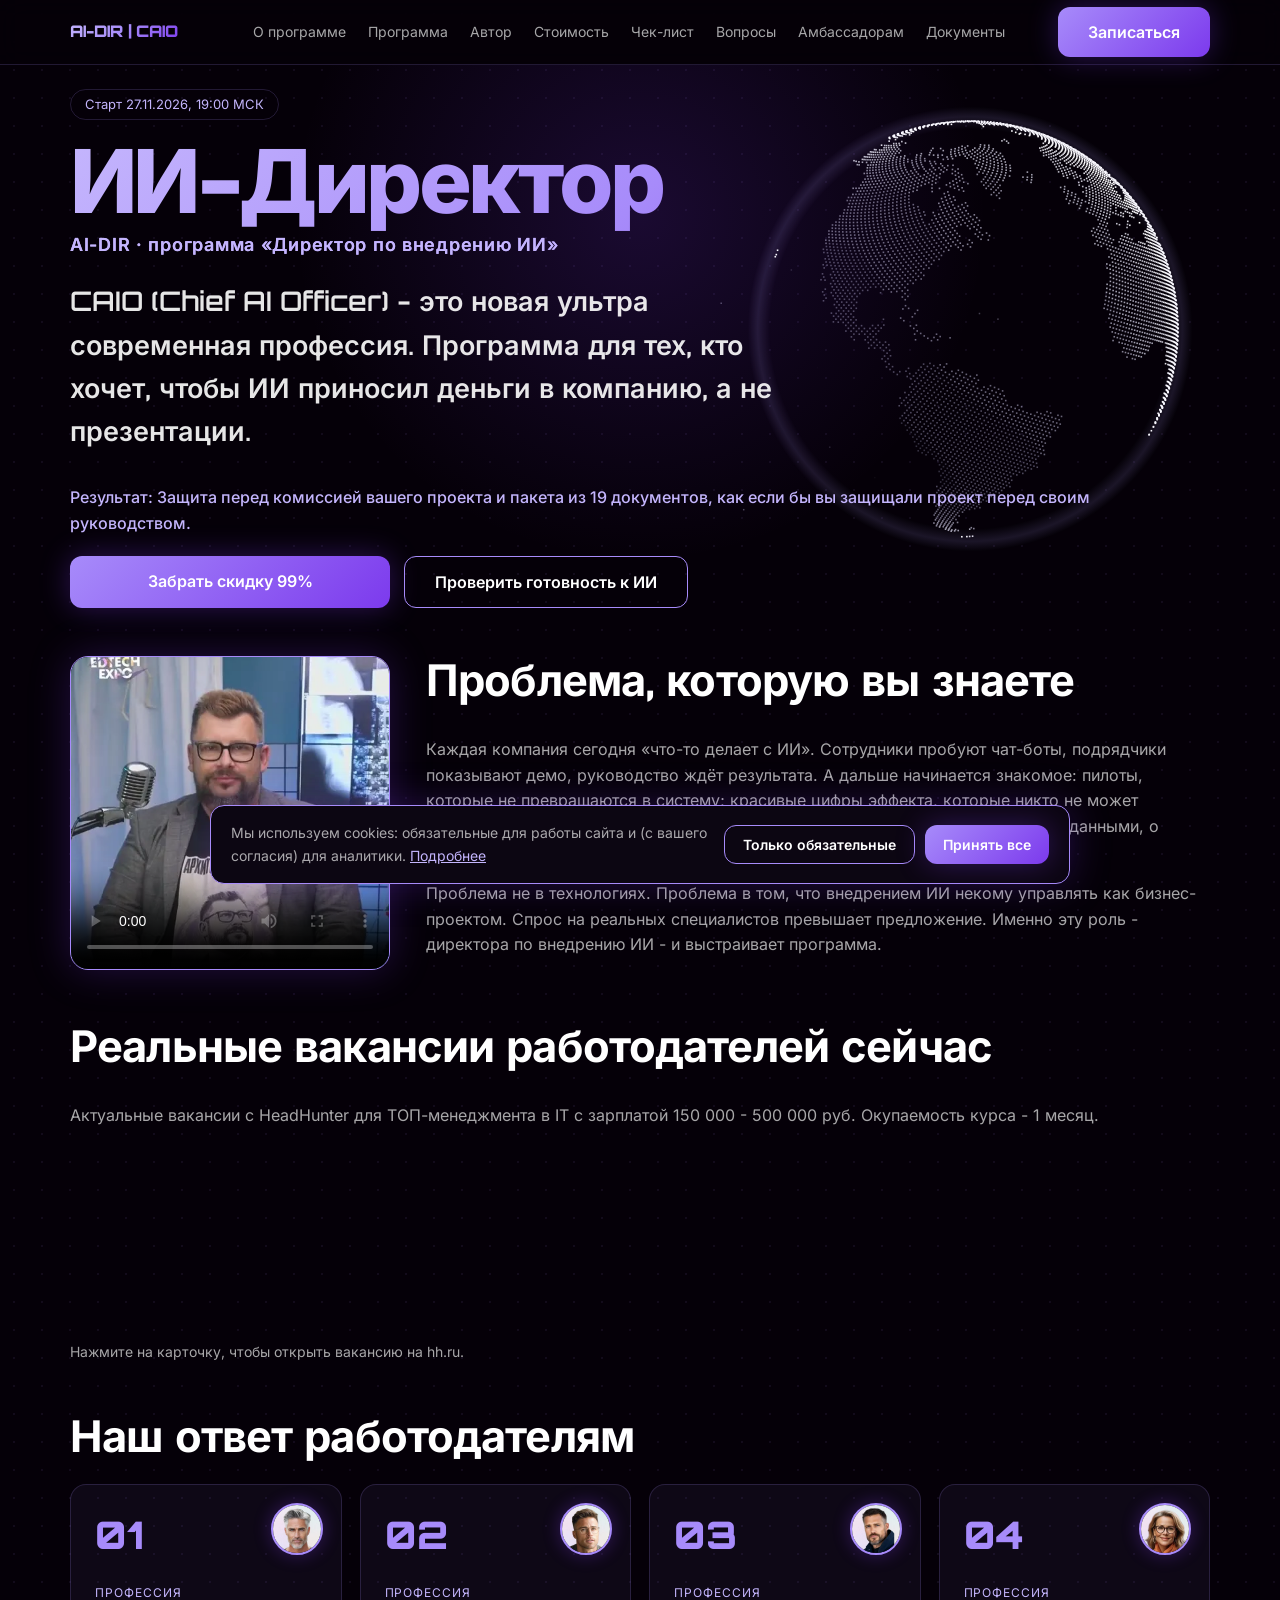
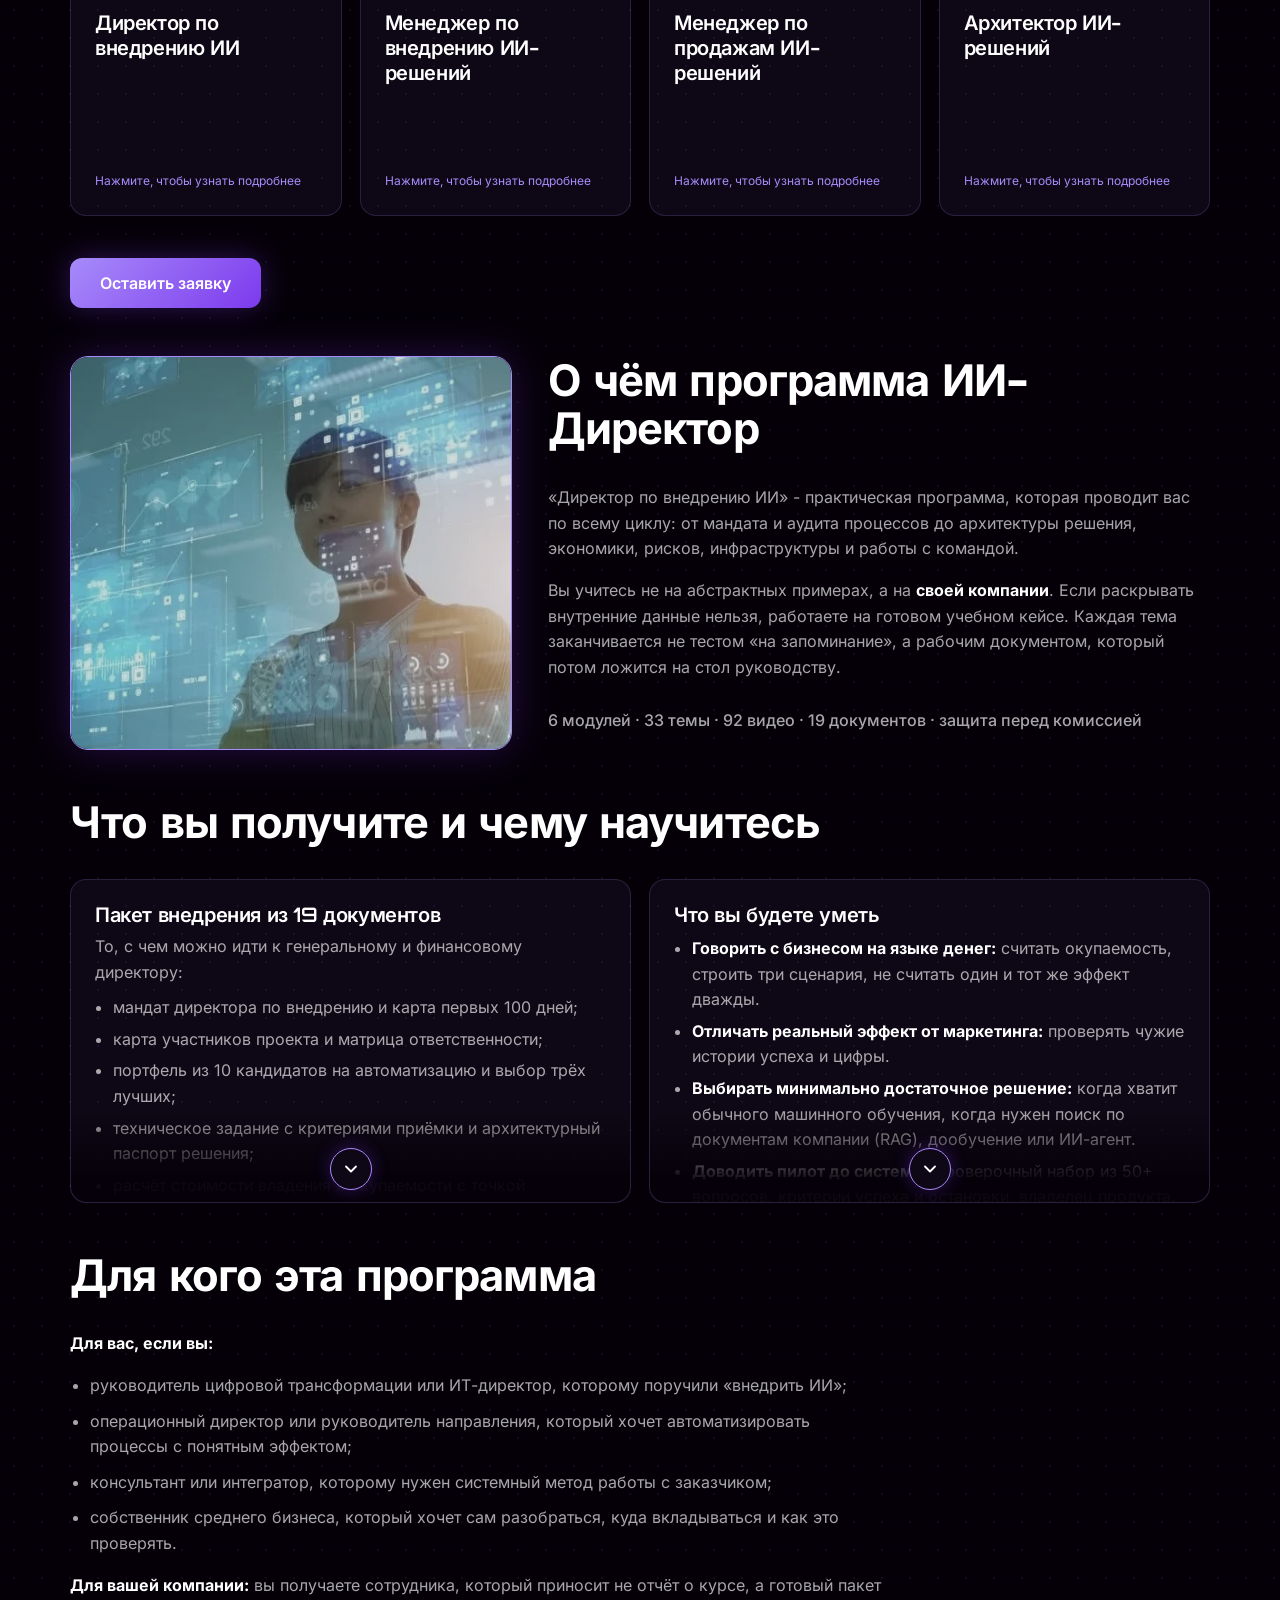
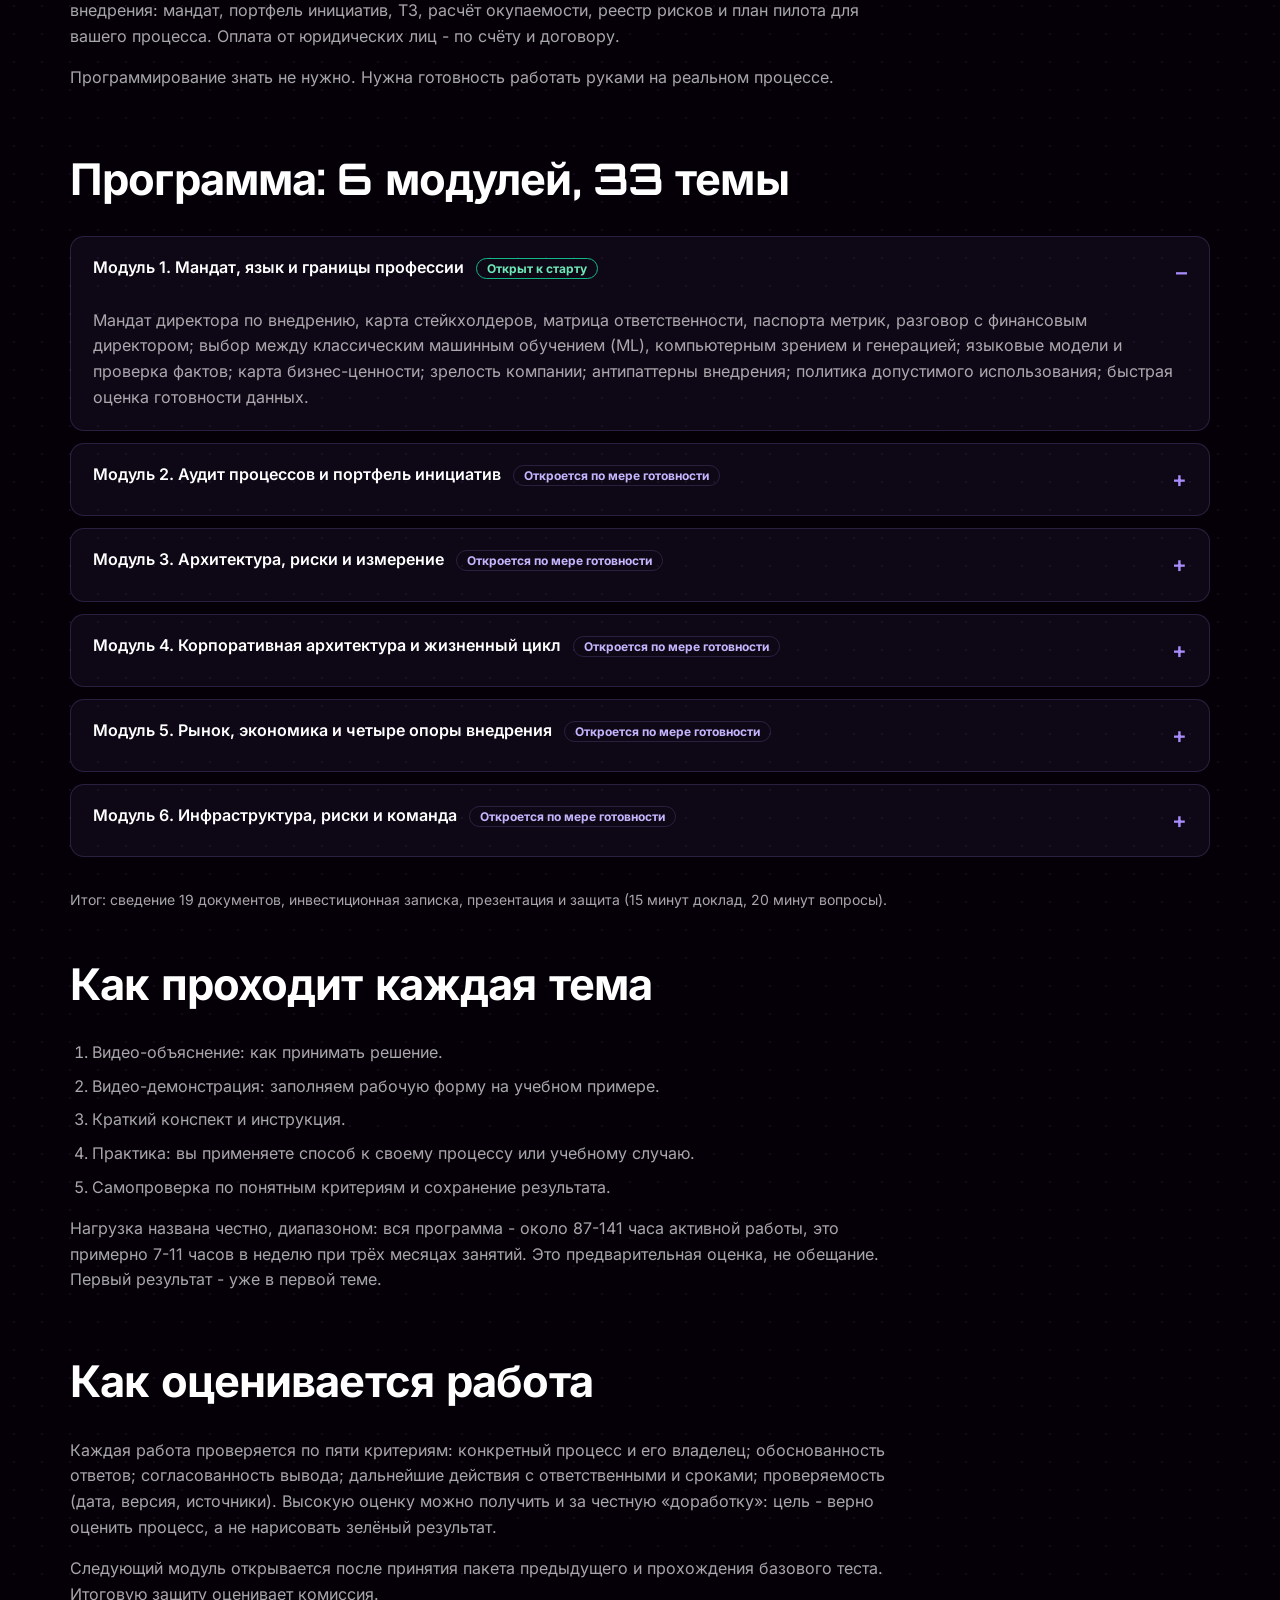
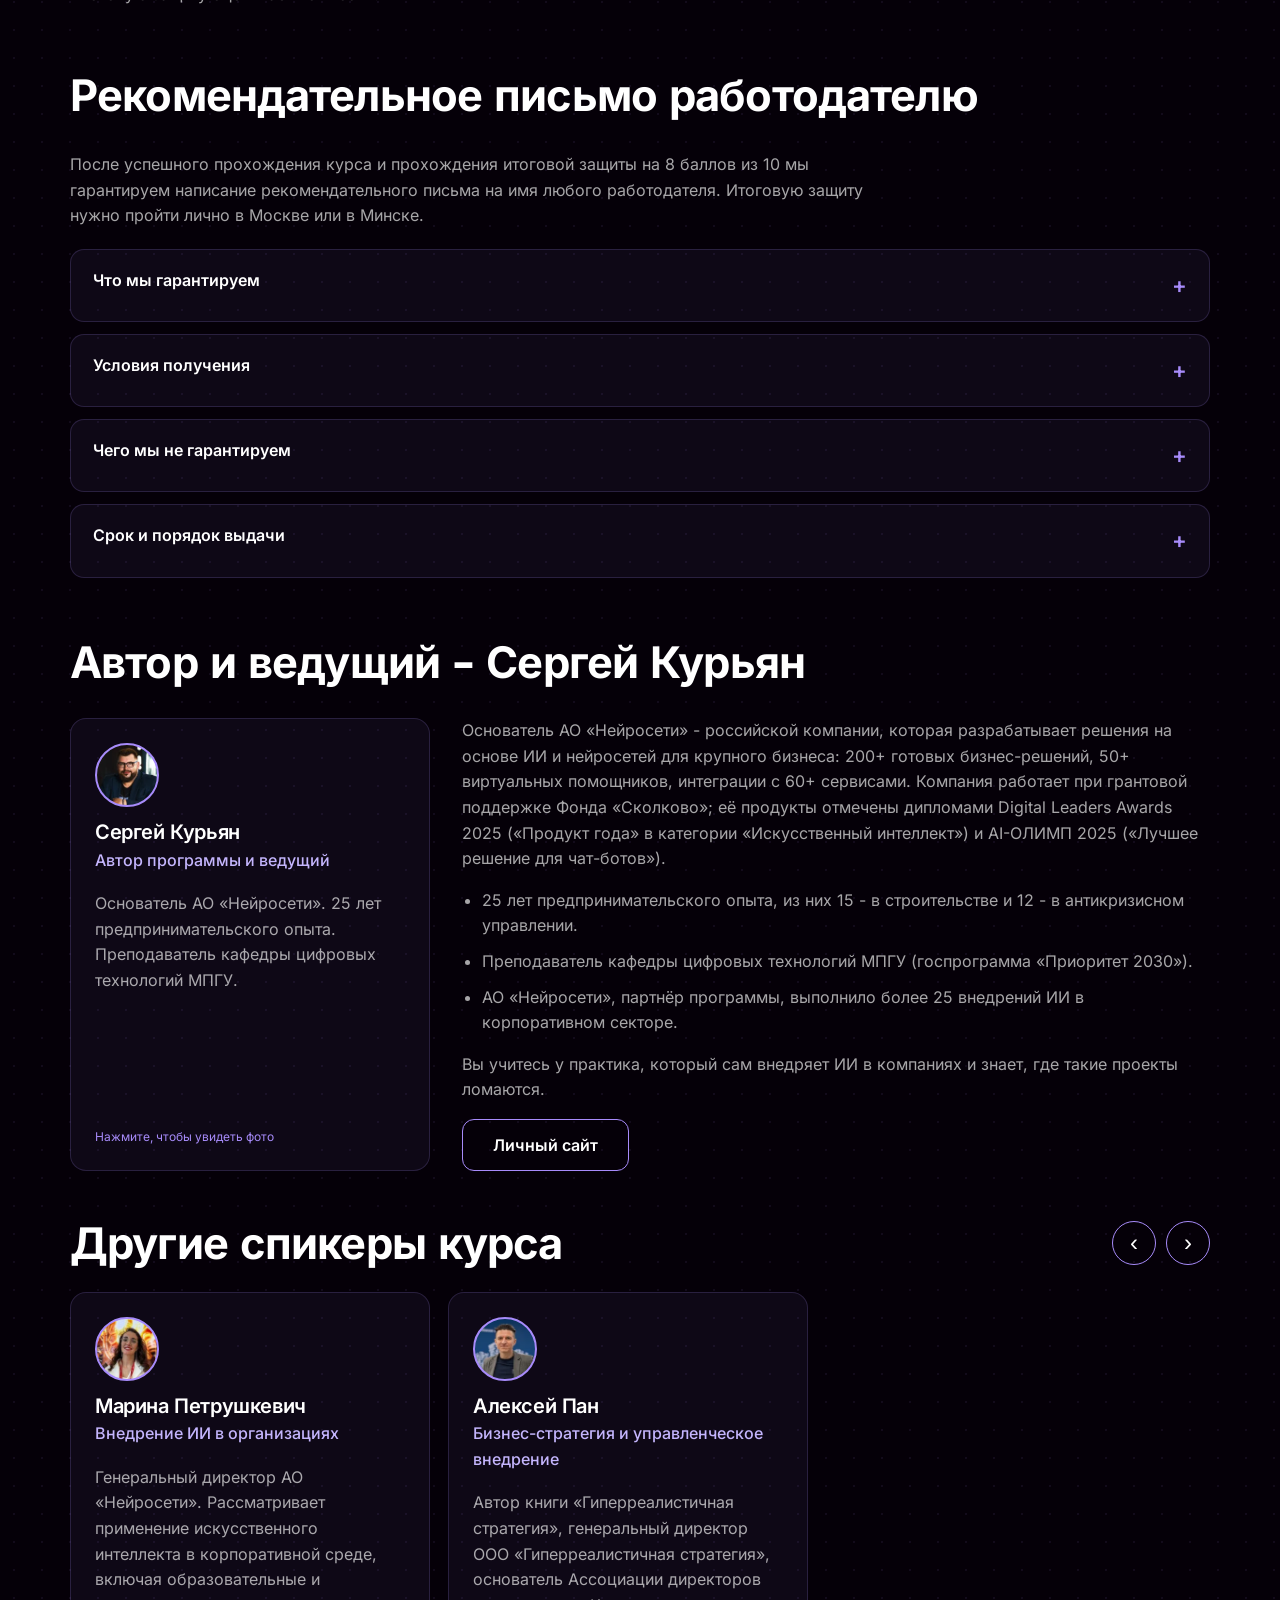
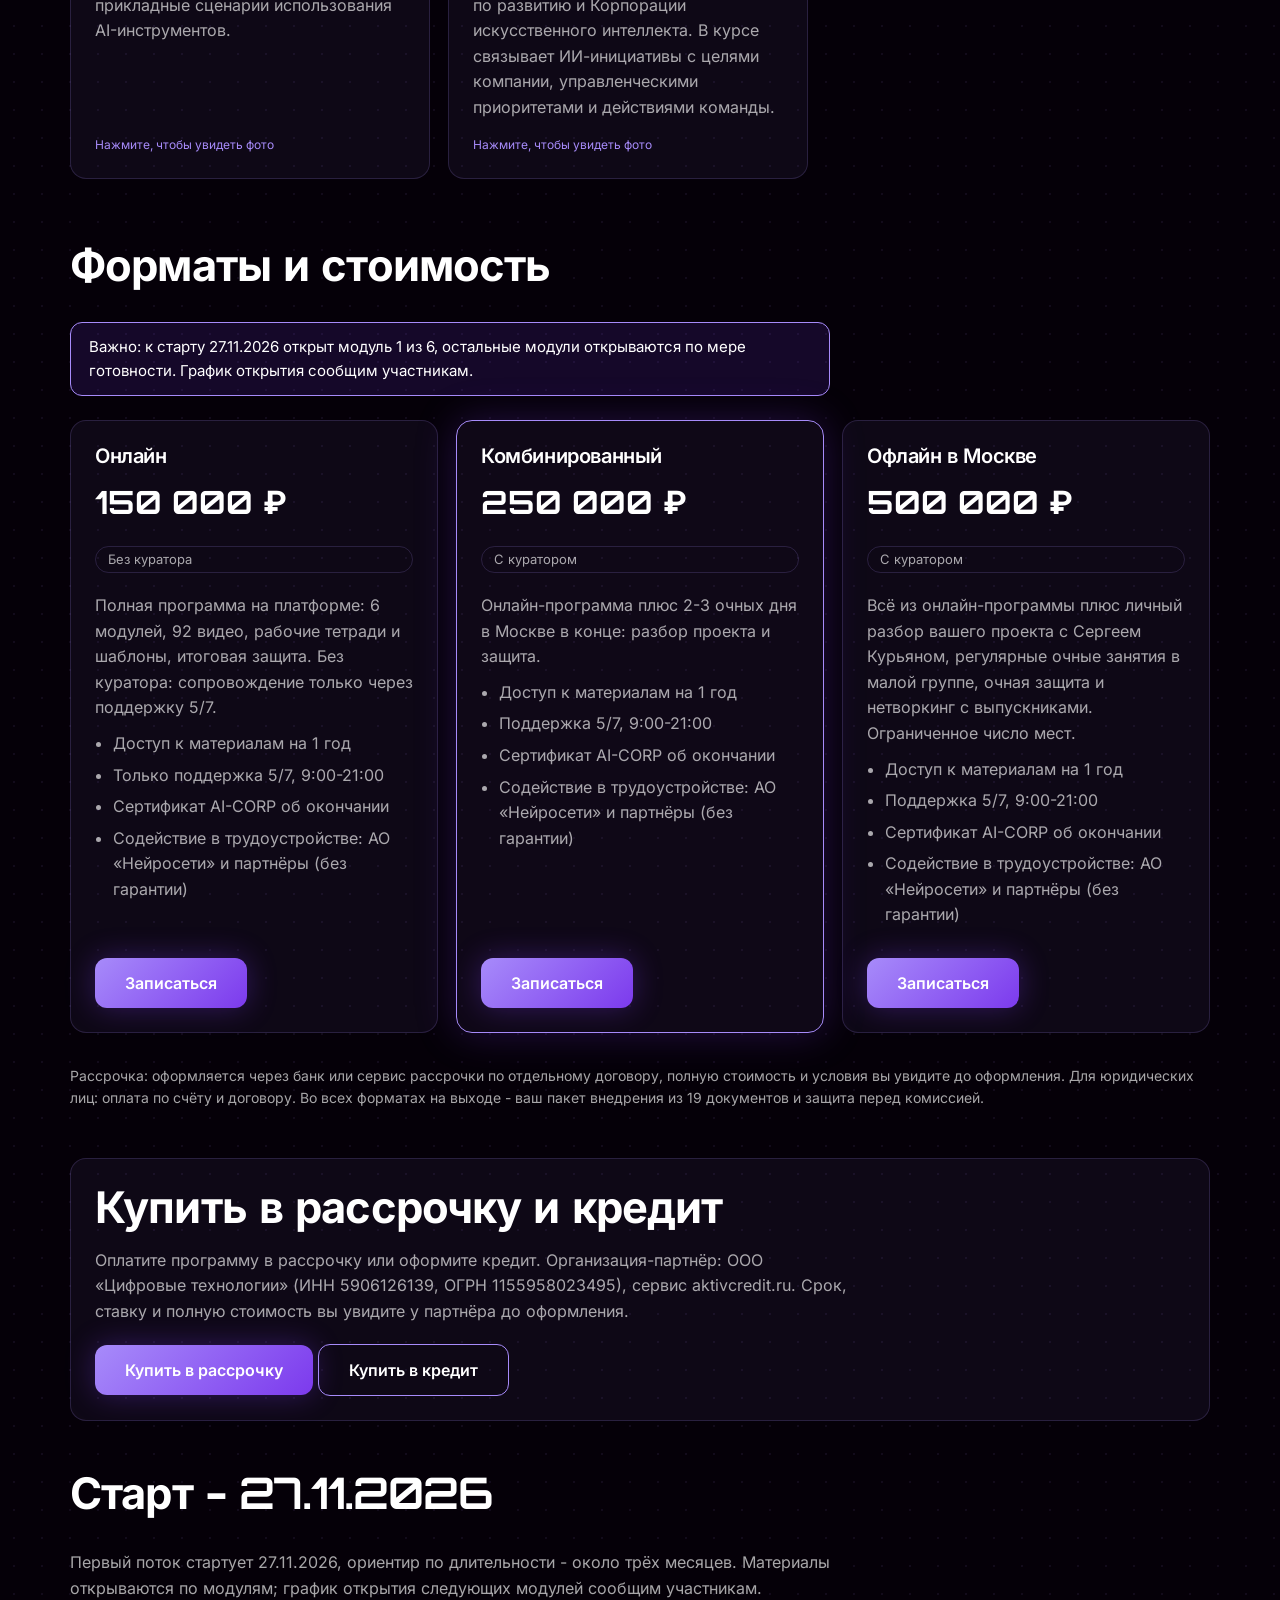
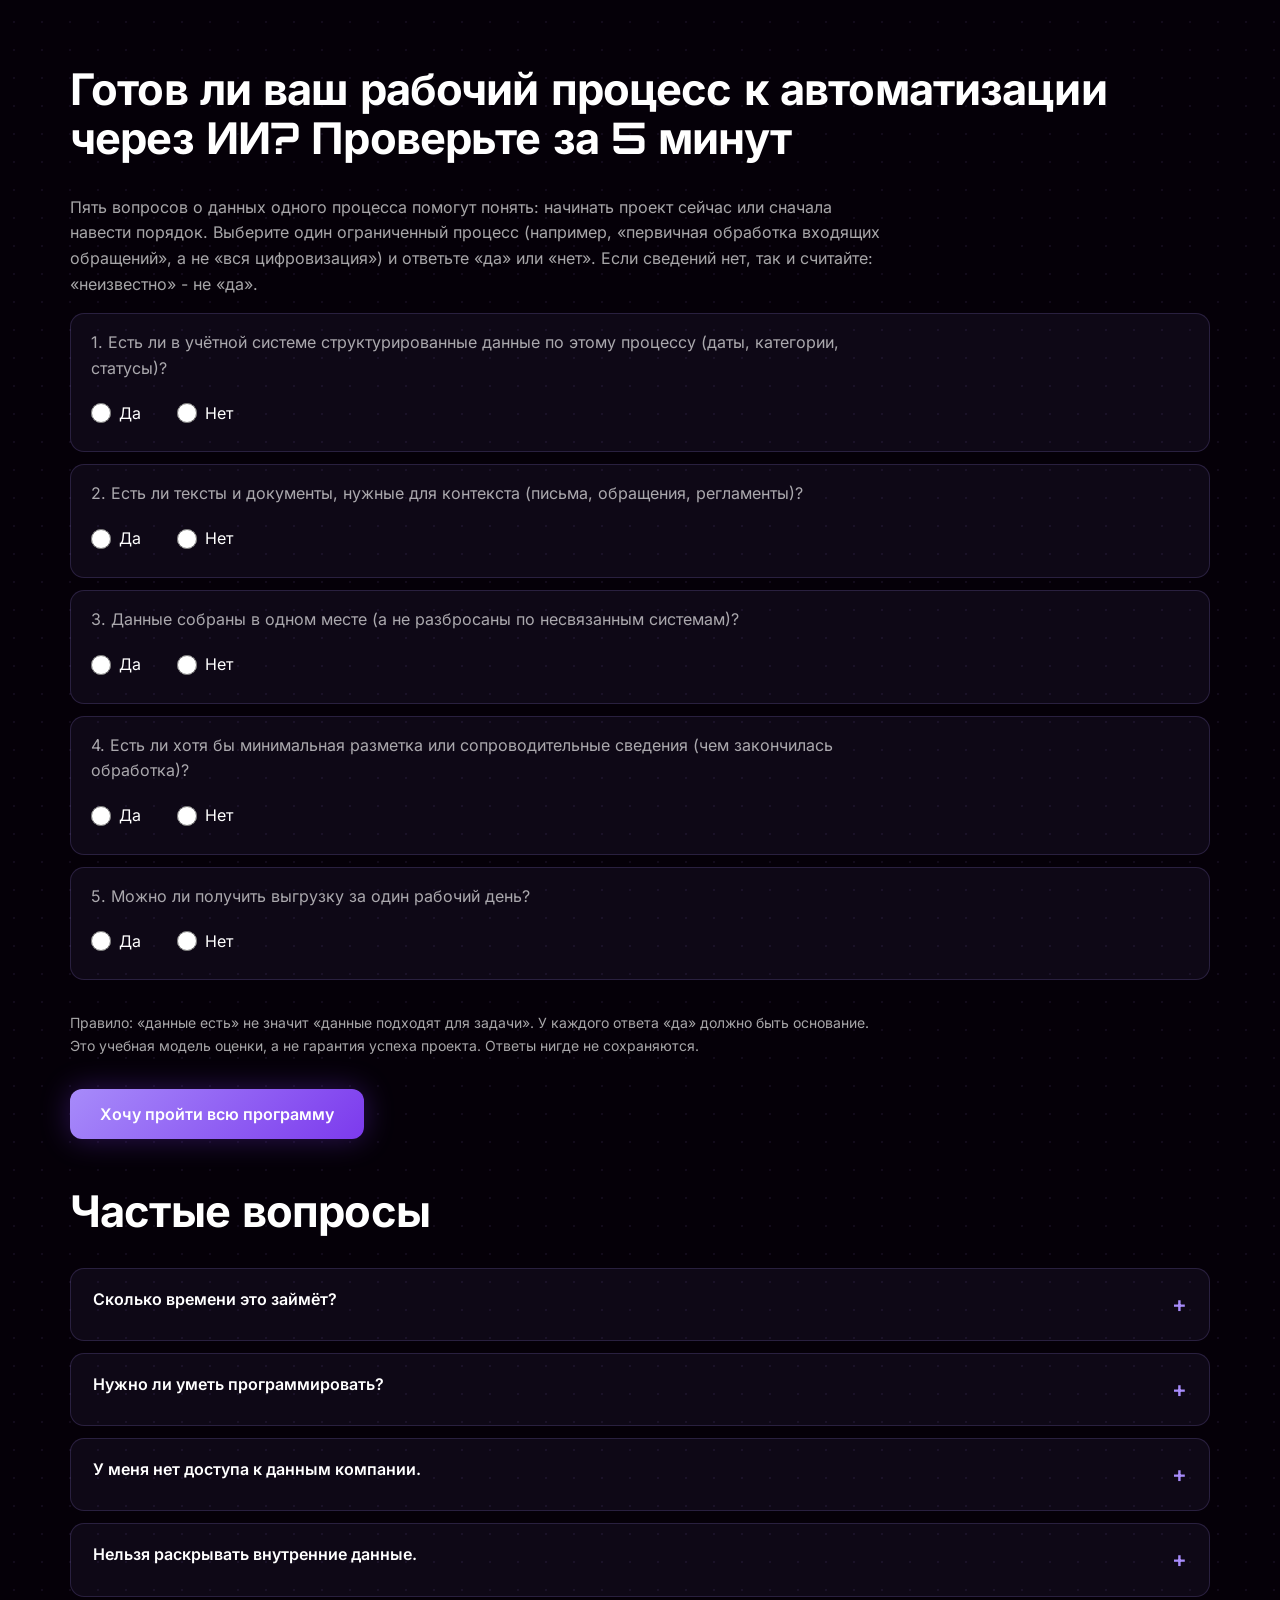
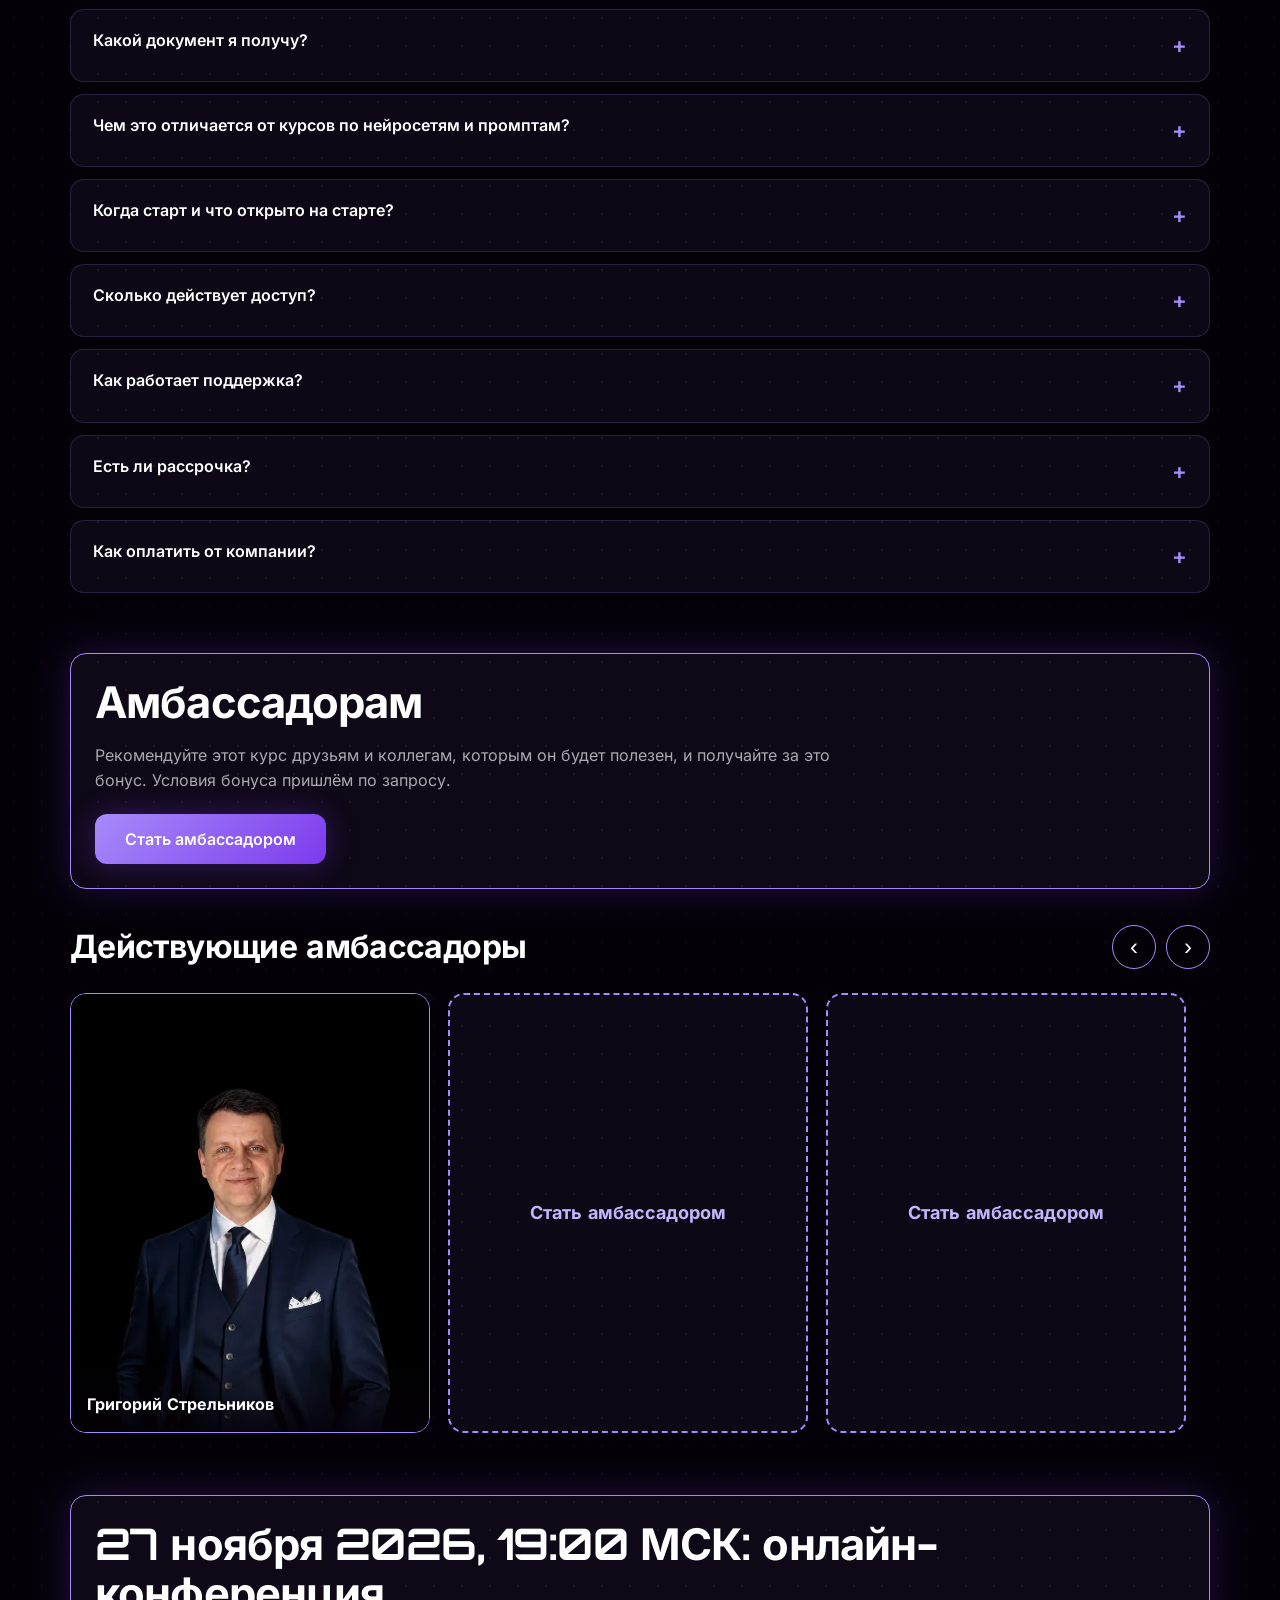
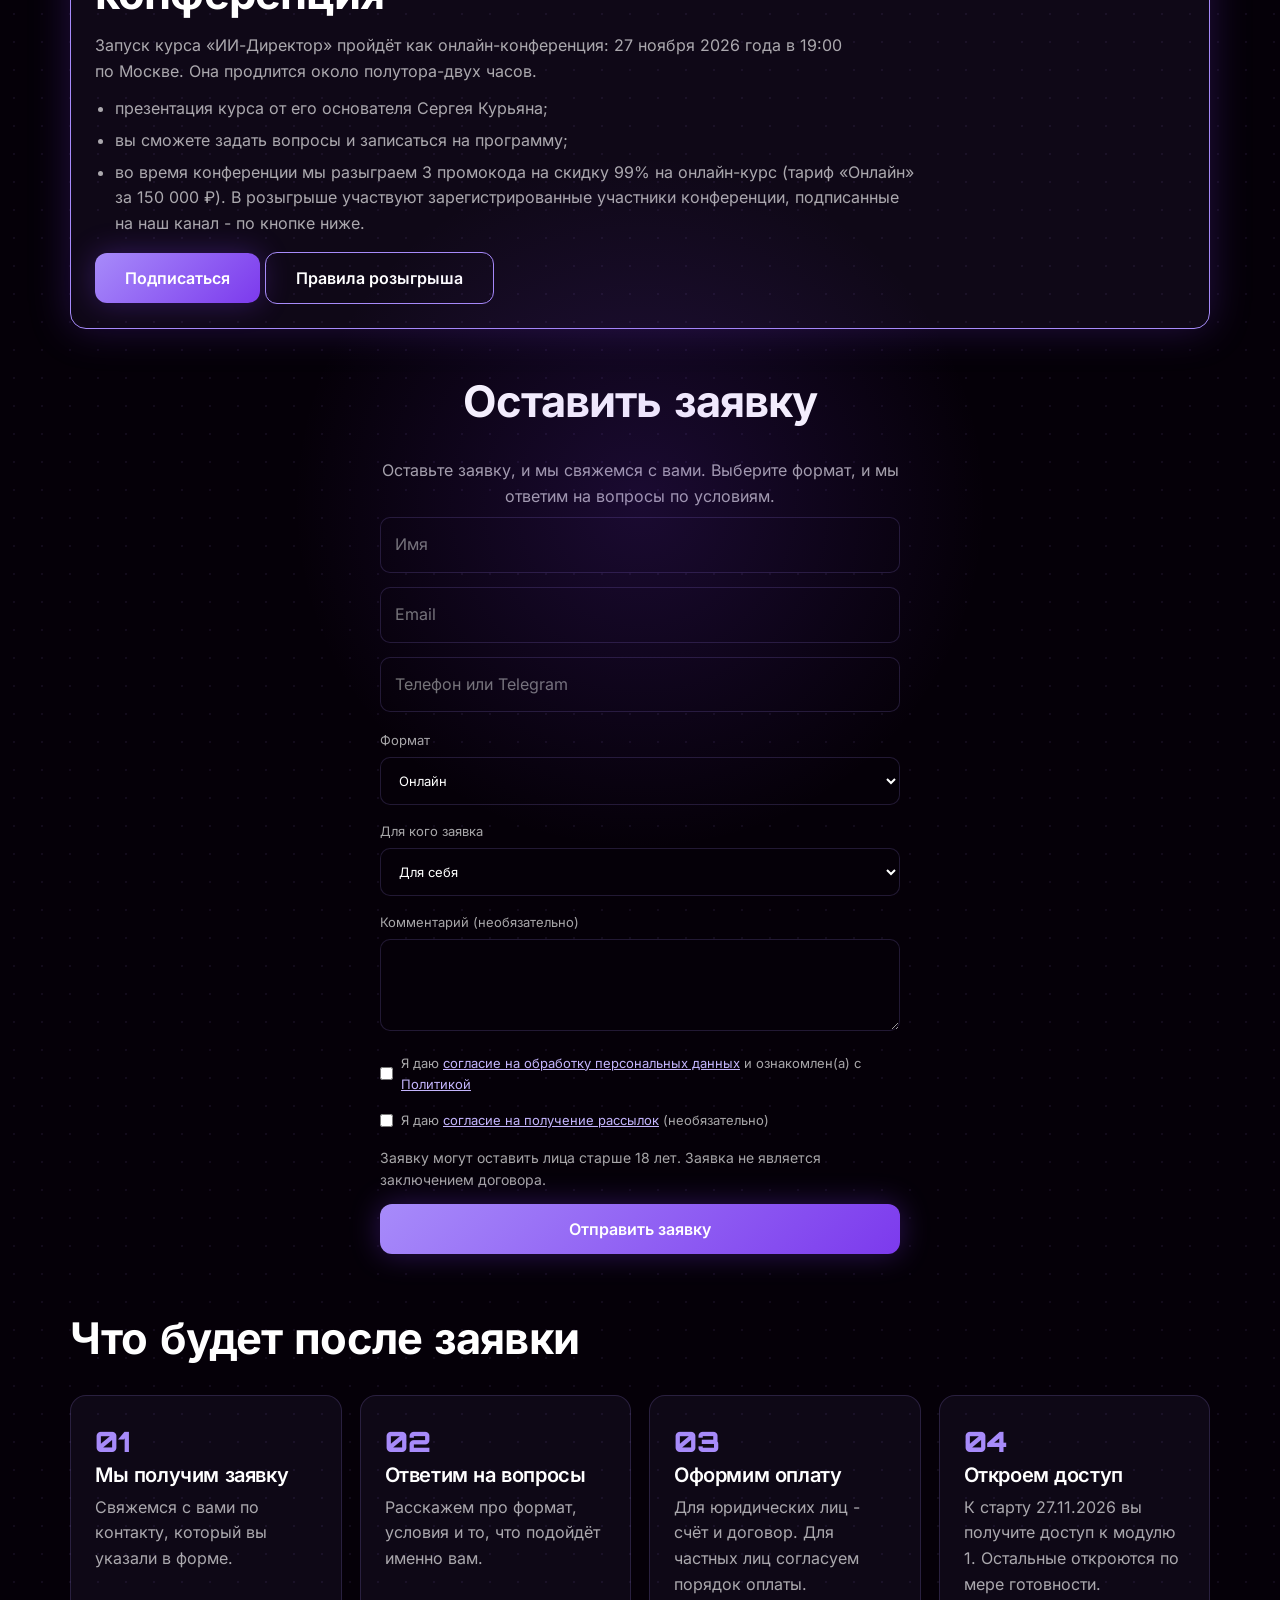
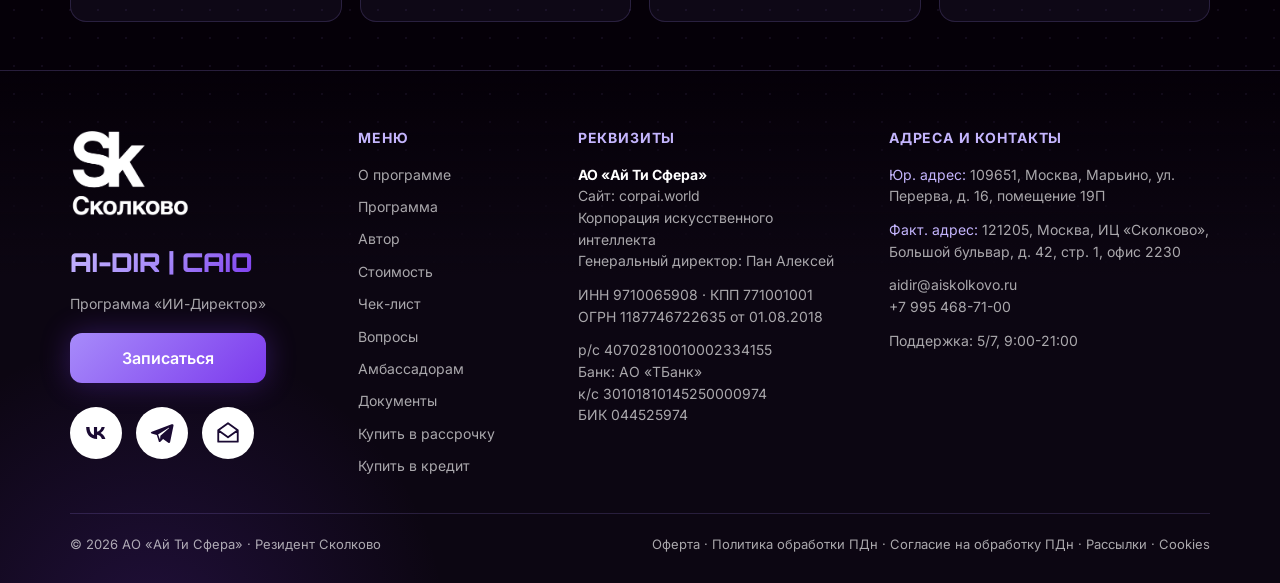
==== commit ded94131: "Дата старта и конференции: 20.11 -> 27.11.2026 Co-Authored-By: Claude Sonnet 5.5 <noreply@anthropic." ====
--- a/index.html
+++ b/index.html
@@ -1,10 +1,10 @@
 <!doctype html><html lang="ru"><head><meta charset="utf-8"><meta name="viewport" content="width=device-width,initial-scale=1,viewport-fit=cover"><meta name="theme-color" content="#050008">
-<link rel="icon" type="image/svg+xml" href="favicon.svg"><link rel="icon" type="image/png" sizes="32x32" href="favicon-32.png"><link rel="icon" href="favicon.ico" sizes="any"><link rel="apple-touch-icon" href="apple-touch-icon.png"><link rel="manifest" href="site.webmanifest"><title>AI-DIR: Директор по внедрению ИИ (CAIO) - программа ИИ-Директор</title><meta name="description" content="Программа «Директор по внедрению ИИ» (CAIO): аудит процессов, архитектура, экономика и риски внедрения. 6 модулей, 33 темы, 19 документов. Старт 20.11.2026."><meta property="og:title" content="AI-DIR: Директор по внедрению ИИ (CAIO) - программа ИИ-Директор"><meta property="og:description" content="Практическая программа для тех, кто отвечает за внедрение ИИ в компании: мандат, аудит процессов, архитектура, экономика, риски, команда. 6 модулей, 33 темы, пакет из 19 документов и защита перед комиссией. Старт 20.11.2026."><meta property="og:type" content="website"><meta property="og:site_name" content="AI-DIR | CAIO"><meta property="og:locale" content="ru_RU"><meta name="twitter:card" content="summary_large_image"><meta name="twitter:title" content="AI-DIR: Директор по внедрению ИИ"><!--DOMAIN-META-->
+<link rel="icon" type="image/svg+xml" href="favicon.svg"><link rel="icon" type="image/png" sizes="32x32" href="favicon-32.png"><link rel="icon" href="favicon.ico" sizes="any"><link rel="apple-touch-icon" href="apple-touch-icon.png"><link rel="manifest" href="site.webmanifest"><title>AI-DIR: Директор по внедрению ИИ (CAIO) - программа ИИ-Директор</title><meta name="description" content="Программа «Директор по внедрению ИИ» (CAIO): аудит процессов, архитектура, экономика и риски внедрения. 6 модулей, 33 темы, 19 документов. Старт 27.11.2026."><meta property="og:title" content="AI-DIR: Директор по внедрению ИИ (CAIO) - программа ИИ-Директор"><meta property="og:description" content="Практическая программа для тех, кто отвечает за внедрение ИИ в компании: мандат, аудит процессов, архитектура, экономика, риски, команда. 6 модулей, 33 темы, пакет из 19 документов и защита перед комиссией. Старт 27.11.2026."><meta property="og:type" content="website"><meta property="og:site_name" content="AI-DIR | CAIO"><meta property="og:locale" content="ru_RU"><meta name="twitter:card" content="summary_large_image"><meta name="twitter:title" content="AI-DIR: Директор по внедрению ИИ"><!--DOMAIN-META-->
 <link rel="preload" href="fonts/inter-cyrillic.woff2" as="font" type="font/woff2" crossorigin><link rel="preload" href="fonts/inter-latin.woff2" as="font" type="font/woff2" crossorigin>
 <script src="theme.js"></script><link rel="stylesheet" href="style.css"></head><body>
 <header><div class="wrap"><a class="logo grad" href="#">AI-DIR | CAIO</a><nav id="mainNav"><a href="#about">О программе</a><a href="#program">Программа</a><a href="#author">Автор</a><a href="#tariffs">Стоимость</a><a href="#checklist">Чек-лист</a><a href="#faq">Вопросы</a><a href="#ambassadors">Амбассадорам</a><a href="documents.html">Документы</a></nav><div class="hdr-actions"><button type="button" class="burger" id="burger" aria-label="Меню" aria-expanded="false" aria-controls="mainNav"><span></span><span></span><span></span></button><button type="button" class="theme-toggle" id="themeToggle" aria-label="Переключить тему: день / ночь"><svg class="ic-sun" viewBox="0 0 24 24" width="16" height="16" fill="none" stroke="currentColor" stroke-width="2" stroke-linecap="round"><circle cx="12" cy="12" r="4"/><path d="M12 2v2M12 20v2M4.9 4.9l1.4 1.4M17.7 17.7l1.4 1.4M2 12h2M20 12h2M4.9 19.1l1.4-1.4M17.7 6.3l1.4-1.4"/></svg><span class="knob"></span><svg class="ic-moon" viewBox="0 0 24 24" width="16" height="16" fill="none" stroke="currentColor" stroke-width="2" stroke-linecap="round" stroke-linejoin="round"><path d="M21 12.8A9 9 0 1 1 11.2 3a7 7 0 0 0 9.8 9.8z"/></svg></button><a class="btn" href="#apply">Записаться</a></div></div></header>
 <main>
-<section class="glow hero"><div class="wrap hero-wrap"><div class="hero-planet" aria-hidden="true"><canvas id="planet"></canvas></div><span class="tag">Старт 20.11.2026, 19:00 МСК</span><h1 class="grad">ИИ-Директор<span class="h1-sub">AI-DIR · программа «Директор по внедрению ИИ»</span></h1>
+<section class="glow hero"><div class="wrap hero-wrap"><div class="hero-planet" aria-hidden="true"><canvas id="planet"></canvas></div><span class="tag">Старт 27.11.2026, 19:00 МСК</span><h1 class="grad">ИИ-Директор<span class="h1-sub">AI-DIR · программа «Директор по внедрению ИИ»</span></h1>
 <p class="sub">CAIO (Chief AI Officer) - это новая ультра современная профессия. Программа для тех, кто хочет, чтобы ИИ приносил деньги в компанию, а не презентации.</p>
 <p class="facts">Результат: Защита перед комиссией вашего проекта и пакета из 19 документов, как если бы вы защищали проект перед своим руководством.</p>
 <div class="hero-btns"><a class="btn hero-cta" href="#conference">Забрать скидку 99%</a><a class="btn ghost" href="#checklist">Проверить готовность к ИИ</a></div></div></section>
@@ -54,19 +54,19 @@
 <a class="btn ghost" href="https://sergey-kuryan.ru/" target="_blank" rel="noopener">Личный сайт</a></div><div class="flip-wrap"><article class="flip " tabindex="0" role="button" aria-label="Показать фото: Сергей Курьян"><div class="flip-in"><div class="face front card"><div class="av av-sk">СК</div><h3>Сергей Курьян</h3><p class="role">Автор программы и ведущий</p><p>Основатель АО «Нейросети». 25 лет предпринимательского опыта. Преподаватель кафедры цифровых технологий МПГУ.</p><span class="hint">Нажмите, чтобы увидеть фото</span></div><div class="face back"><img src="img/speakers/kuryan.webp" width="720" height="593" alt="Сергей Курьян" decoding="async" fetchpriority="low" onerror="this.parentNode.classList.add('nophoto')" loading="lazy"><span class="ph-miss">Фото скоро появится</span><span class="cap">Сергей Курьян</span></div></div></article></div></div></div></section>
 <section id="speakers"><div class="wrap"><div class="sp-head"><h2>Другие спикеры курса</h2><div class="sp-arrows"><button type="button" aria-label="Назад" data-sc="-1">‹</button><button type="button" aria-label="Вперёд" data-sc="1">›</button></div></div><div class="scroller" id="sp"><article class="flip sp" tabindex="0" role="button" aria-label="Показать фото: Марина Петрушкевич"><div class="flip-in"><div class="face front card"><div class="av av-mp">МП</div><h3>Марина Петрушкевич</h3><p class="role">Внедрение ИИ в организациях</p><p>Генеральный директор АО «Нейросети». Рассматривает применение искусственного интеллекта в корпоративной среде, включая образовательные и прикладные сценарии использования AI-инструментов.</p><span class="hint">Нажмите, чтобы увидеть фото</span></div><div class="face back"><img src="img/speakers/petrushkevich.webp" width="640" height="640" alt="Марина Петрушкевич" decoding="async" fetchpriority="low" onerror="this.parentNode.classList.add('nophoto')" loading="lazy"><span class="ph-miss">Фото скоро появится</span><span class="cap">Марина Петрушкевич</span></div></div></article><article class="flip sp" tabindex="0" role="button" aria-label="Показать фото: Алексей Пан"><div class="flip-in"><div class="face front card"><div class="av av-ap">АП</div><h3>Алексей Пан</h3><p class="role">Бизнес-стратегия и управленческое внедрение</p><p>Автор книги «Гиперреалистичная стратегия», генеральный директор ООО «Гиперреалистичная стратегия», основатель Ассоциации директоров по развитию и Корпорации искусственного интеллекта. В курсе связывает ИИ-инициативы с целями компании, управленческими приоритетами и действиями команды.</p><span class="hint">Нажмите, чтобы увидеть фото</span></div><div class="face back"><img src="img/speakers/pan.webp" width="711" height="847" alt="Алексей Пан" decoding="async" fetchpriority="low" onerror="this.parentNode.classList.add('nophoto')" loading="lazy"><span class="ph-miss">Фото скоро появится</span><span class="cap">Алексей Пан</span></div></div></article></div></div></section>
 <section id="tariffs"><div class="wrap"><h2>Форматы и стоимость</h2>
-<p class="warn" style="margin:0 0 24px">Важно: к старту 20.11.2026 открыт модуль 1 из 6, остальные модули открываются по мере готовности. График открытия сообщим участникам.</p>
+<p class="warn" style="margin:0 0 24px">Важно: к старту 27.11.2026 открыт модуль 1 из 6, остальные модули открываются по мере готовности. График открытия сообщим участникам.</p>
 <div class="grid"><div class="card"><h3>Онлайн</h3><div class="price">150 000 ₽</div><p class="cur">Без куратора</p><p>Полная программа на платформе: 6 модулей, 92 видео, рабочие тетради и шаблоны, итоговая защита. Без куратора: сопровождение только через поддержку 5/7.</p><ul><li>Доступ к материалам на 1 год</li><li>Только поддержка 5/7, 9:00-21:00</li><li>Сертификат AI-CORP об окончании</li><li>Содействие в трудоустройстве: АО «Нейросети» и партнёры (без гарантии)</li></ul><br><a class="btn" href="https://t.me/AIDir_bot?start=src_site" target="_blank" rel="noopener">Записаться</a></div><div class="card hot"><h3>Комбинированный</h3><div class="price">250 000 ₽</div><p class="cur">С куратором</p><p>Онлайн-программа плюс 2-3 очных дня в Москве в конце: разбор проекта и защита.</p><ul><li>Доступ к материалам на 1 год</li><li>Поддержка 5/7, 9:00-21:00</li><li>Сертификат AI-CORP об окончании</li><li>Содействие в трудоустройстве: АО «Нейросети» и партнёры (без гарантии)</li></ul><br><a class="btn" href="https://t.me/AIDir_bot?start=src_site" target="_blank" rel="noopener">Записаться</a></div><div class="card"><h3>Офлайн в Москве</h3><div class="price">500 000 ₽</div><p class="cur">С куратором</p><p>Всё из онлайн-программы плюс личный разбор вашего проекта с Сергеем Курьяном, регулярные очные занятия в малой группе, очная защита и нетворкинг с выпускниками. Ограниченное число мест.</p><ul><li>Доступ к материалам на 1 год</li><li>Поддержка 5/7, 9:00-21:00</li><li>Сертификат AI-CORP об окончании</li><li>Содействие в трудоустройстве: АО «Нейросети» и партнёры (без гарантии)</li></ul><br><a class="btn" href="https://t.me/AIDir_bot?start=src_site" target="_blank" rel="noopener">Записаться</a></div></div>
 <p class="note">Рассрочка: оформляется через банк или сервис рассрочки по отдельному договору, полную стоимость и условия вы увидите до оформления. Для юридических лиц: оплата по счёту и договору. Во всех форматах на выходе - ваш пакет внедрения из 19 документов и защита перед комиссией.</p></div></section>
 <section id="installment"><div class="wrap"><div class="card"><h2 style="margin-bottom:16px">Купить в рассрочку и кредит</h2>
 <p style="color:var(--mut);max-width:760px;margin-bottom:20px">Оплатите программу в рассрочку или оформите кредит. Организация-партнёр: ООО «Цифровые технологии» (ИНН 5906126139, ОГРН 1155958023495), сервис aktivcredit.ru. Срок, ставку и полную стоимость вы увидите у партнёра до оформления.</p>
 <a class="btn" href="https://aktivcredit.ru/ak/techskolkovo" target="_blank" rel="noopener nofollow sponsored">Купить в рассрочку</a> <a class="btn ghost" href="https://aktivcredit.ru/ak/techskolkovo.credit" target="_blank" rel="noopener nofollow sponsored">Купить в кредит</a></div></div></section>
-<section><div class="wrap lead"><h2>Старт - 20.11.2026</h2><p>Первый поток стартует 20.11.2026, ориентир по длительности - около трёх месяцев. Материалы открываются по модулям; график открытия следующих модулей сообщим участникам.</p></div></section>
+<section><div class="wrap lead"><h2>Старт - 27.11.2026</h2><p>Первый поток стартует 27.11.2026, ориентир по длительности - около трёх месяцев. Материалы открываются по модулям; график открытия следующих модулей сообщим участникам.</p></div></section>
 <section id="checklist"><div class="wrap lead"><h2>Готов ли ваш рабочий процесс к автоматизации через ИИ? Проверьте за 5 минут</h2>
 <p>Пять вопросов о данных одного процесса помогут понять: начинать проект сейчас или сначала навести порядок. Выберите один ограниченный процесс (например, «первичная обработка входящих обращений», а не «вся цифровизация») и ответьте «да» или «нет». Если сведений нет, так и считайте: «неизвестно» - не «да».</p>
 <div id="quiz"><div class="q"><p>1. Есть ли в учётной системе структурированные данные по этому процессу (даты, категории, статусы)?</p><label><input type="radio" name="q0" value="1"> Да</label><label><input type="radio" name="q0" value="0"> Нет</label></div><div class="q"><p>2. Есть ли тексты и документы, нужные для контекста (письма, обращения, регламенты)?</p><label><input type="radio" name="q1" value="1"> Да</label><label><input type="radio" name="q1" value="0"> Нет</label></div><div class="q"><p>3. Данные собраны в одном месте (а не разбросаны по несвязанным системам)?</p><label><input type="radio" name="q2" value="1"> Да</label><label><input type="radio" name="q2" value="0"> Нет</label></div><div class="q"><p>4. Есть ли хотя бы минимальная разметка или сопроводительные сведения (чем закончилась обработка)?</p><label><input type="radio" name="q3" value="1"> Да</label><label><input type="radio" name="q3" value="0"> Нет</label></div><div class="q"><p>5. Можно ли получить выгрузку за один рабочий день?</p><label><input type="radio" name="q4" value="1"> Да</label><label><input type="radio" name="q4" value="0"> Нет</label></div></div><div class="verdict" id="verdict" aria-live="polite"></div>
 <p class="note">Правило: «данные есть» не значит «данные подходят для задачи». У каждого ответа «да» должно быть основание. Это учебная модель оценки, а не гарантия успеха проекта. Ответы нигде не сохраняются.</p>
 <a class="btn" href="https://t.me/AIDir_bot?start=src_site" target="_blank" rel="noopener" style="margin-top:16px">Хочу пройти всю программу</a></div></section>
-<section id="faq"><div class="wrap"><h2>Частые вопросы</h2><details><summary><span>Сколько времени это займёт?</span></summary><div>Вся программа - около 87-141 часа активной работы, это примерно 7-11 часов в неделю при трёх месяцах занятий. Это ориентир, не обещание. Первый результат вы получаете в первой теме.</div></details><details><summary><span>Нужно ли уметь программировать?</span></summary><div>Нет. Нужны наблюдаемые факты о вашем процессе и готовность работать с документами и расчётами.</div></details><details><summary><span>У меня нет доступа к данным компании.</span></summary><div>Есть подготовленный учебный случай: вы проходите те же шаги и получаете тот же пакет.</div></details><details><summary><span>Нельзя раскрывать внутренние данные.</span></summary><div>Допускается обезличенный или учебный кейс. Раскрывать внутренние сведения не требуется.</div></details><details><summary><span>Какой документ я получу?</span></summary><div>По итогам успешной защиты перед комиссией - сертификат AI-CORP.</div></details><details><summary><span>Чем это отличается от курсов по нейросетям и промптам?</span></summary><div>Здесь не учат пользоваться инструментами. Здесь учат управлять внедрением ИИ как бизнес-проектом: экономика, риски, архитектура, команда, ответственность.</div></details><details><summary><span>Когда старт и что открыто на старте?</span></summary><div>Старт 20.11.2026. К старту доступен первый модуль, следующие открываются по модулям.</div></details><details><summary><span>Сколько действует доступ?</span></summary><div>Доступ к материалам - 1 год с момента открытия.</div></details><details><summary><span>Как работает поддержка?</span></summary><div>Поддержка отвечает 5 дней в неделю с 9:00 до 21:00.</div></details><details><summary><span>Есть ли рассрочка?</span></summary><div>Да. Рассрочка оформляется через банк или сервис рассрочки по отдельному договору. Срок, ставку и полную стоимость вы увидите до оформления. <a href="https://aktivcredit.ru/ak/techskolkovo" target="_blank" rel="noopener nofollow sponsored">Купить в рассрочку</a> · <a href="https://aktivcredit.ru/ak/techskolkovo.credit" target="_blank" rel="noopener nofollow sponsored">Купить в кредит</a></div></details><details><summary><span>Как оплатить от компании?</span></summary><div>Для юридических лиц - по счёту и договору. Напишите нам: <a href="mailto:aidir@aiskolkovo.ru">aidir@aiskolkovo.ru</a>.</div></details></div></section>
+<section id="faq"><div class="wrap"><h2>Частые вопросы</h2><details><summary><span>Сколько времени это займёт?</span></summary><div>Вся программа - около 87-141 часа активной работы, это примерно 7-11 часов в неделю при трёх месяцах занятий. Это ориентир, не обещание. Первый результат вы получаете в первой теме.</div></details><details><summary><span>Нужно ли уметь программировать?</span></summary><div>Нет. Нужны наблюдаемые факты о вашем процессе и готовность работать с документами и расчётами.</div></details><details><summary><span>У меня нет доступа к данным компании.</span></summary><div>Есть подготовленный учебный случай: вы проходите те же шаги и получаете тот же пакет.</div></details><details><summary><span>Нельзя раскрывать внутренние данные.</span></summary><div>Допускается обезличенный или учебный кейс. Раскрывать внутренние сведения не требуется.</div></details><details><summary><span>Какой документ я получу?</span></summary><div>По итогам успешной защиты перед комиссией - сертификат AI-CORP.</div></details><details><summary><span>Чем это отличается от курсов по нейросетям и промптам?</span></summary><div>Здесь не учат пользоваться инструментами. Здесь учат управлять внедрением ИИ как бизнес-проектом: экономика, риски, архитектура, команда, ответственность.</div></details><details><summary><span>Когда старт и что открыто на старте?</span></summary><div>Старт 27.11.2026. К старту доступен первый модуль, следующие открываются по модулям.</div></details><details><summary><span>Сколько действует доступ?</span></summary><div>Доступ к материалам - 1 год с момента открытия.</div></details><details><summary><span>Как работает поддержка?</span></summary><div>Поддержка отвечает 5 дней в неделю с 9:00 до 21:00.</div></details><details><summary><span>Есть ли рассрочка?</span></summary><div>Да. Рассрочка оформляется через банк или сервис рассрочки по отдельному договору. Срок, ставку и полную стоимость вы увидите до оформления. <a href="https://aktivcredit.ru/ak/techskolkovo" target="_blank" rel="noopener nofollow sponsored">Купить в рассрочку</a> · <a href="https://aktivcredit.ru/ak/techskolkovo.credit" target="_blank" rel="noopener nofollow sponsored">Купить в кредит</a></div></details><details><summary><span>Как оплатить от компании?</span></summary><div>Для юридических лиц - по счёту и договору. Напишите нам: <a href="mailto:aidir@aiskolkovo.ru">aidir@aiskolkovo.ru</a>.</div></details></div></section>
 <section id="ambassadors"><div class="wrap"><div class="card hot"><h2 style="margin-bottom:16px">Амбассадорам</h2>
 <p style="color:var(--mut);max-width:760px;margin-bottom:20px">Рекомендуйте этот курс друзьям и коллегам, которым он будет полезен, и получайте за это бонус. Условия бонуса пришлём по запросу.</p>
 <a class="btn" href="https://t.me/AIDir_bot?start=src_partner" target="_blank" rel="noopener">Стать амбассадором</a></div><div class="sp-head" style="margin-top:36px"><h2 style="font-size:clamp(22px,2.6vw,32px)">Действующие амбассадоры</h2><div class="sp-arrows"><button type="button" aria-label="Назад" data-sc="-1" data-for="amb">‹</button><button type="button" aria-label="Вперёд" data-sc="1" data-for="amb">›</button></div></div>
@@ -75,8 +75,8 @@
 <a class="amb-card amb-empty" href="https://t.me/AIDir_bot?start=src_partner" target="_blank" rel="noopener"><span>Стать амбассадором</span></a>
 <a class="amb-card amb-empty" href="https://t.me/AIDir_bot?start=src_partner" target="_blank" rel="noopener"><span>Стать амбассадором</span></a>
 </div></div></section>
-<section id="conference"><div class="wrap"><div class="card hot"><h2 style="margin-bottom:16px">20 ноября 2026, 19:00 МСК: онлайн-конференция</h2>
-<p style="color:var(--mut);max-width:760px;margin-bottom:12px">Запуск курса «ИИ-Директор» пройдёт как онлайн-конференция: 20 ноября 2026 года в 19:00 по Москве. Она продлится около полутора-двух часов.</p>
+<section id="conference"><div class="wrap"><div class="card hot"><h2 style="margin-bottom:16px">27 ноября 2026, 19:00 МСК: онлайн-конференция</h2>
+<p style="color:var(--mut);max-width:760px;margin-bottom:12px">Запуск курса «ИИ-Директор» пройдёт как онлайн-конференция: 27 ноября 2026 года в 19:00 по Москве. Она продлится около полутора-двух часов.</p>
 <ul class="list" style="margin-bottom:16px"><li>презентация курса от его основателя Сергея Курьяна;</li><li>вы сможете задать вопросы и записаться на программу;</li><li>во время конференции мы разыграем 3 промокода на скидку 99% на онлайн-курс (тариф «Онлайн» за 150 000 ₽). В розыгрыше участвуют зарегистрированные участники конференции, подписанные на наш канал - по кнопке ниже.</li></ul>
 <a class="btn" href="https://t.me/AIDir_bot?start=src_site" target="_blank" rel="noopener">Подписаться</a> <a class="btn ghost" href="legal/promo-rules.html">Правила розыгрыша</a></div></div></section>
 <section id="apply" class="glow"><div class="wrap" style="max-width:560px"><h2 style="text-align:center">Оставить заявку</h2>
@@ -93,7 +93,7 @@
 <div class="card"><h3>Мы получим заявку</h3><p>Свяжемся с вами по контакту, который вы указали в форме.</p></div>
 <div class="card"><h3>Ответим на вопросы</h3><p>Расскажем про формат, условия и то, что подойдёт именно вам.</p></div>
 <div class="card"><h3>Оформим оплату</h3><p>Для юридических лиц - счёт и договор. Для частных лиц согласуем порядок оплаты.</p></div>
-<div class="card"><h3>Откроем доступ</h3><p>К старту 20.11.2026 вы получите доступ к модулю 1. Остальные откроются по мере готовности.</p></div>
+<div class="card"><h3>Откроем доступ</h3><p>К старту 27.11.2026 вы получите доступ к модулю 1. Остальные откроются по мере готовности.</p></div>
 </div></div></section>
 </main>
 <footer><div class="wrap">
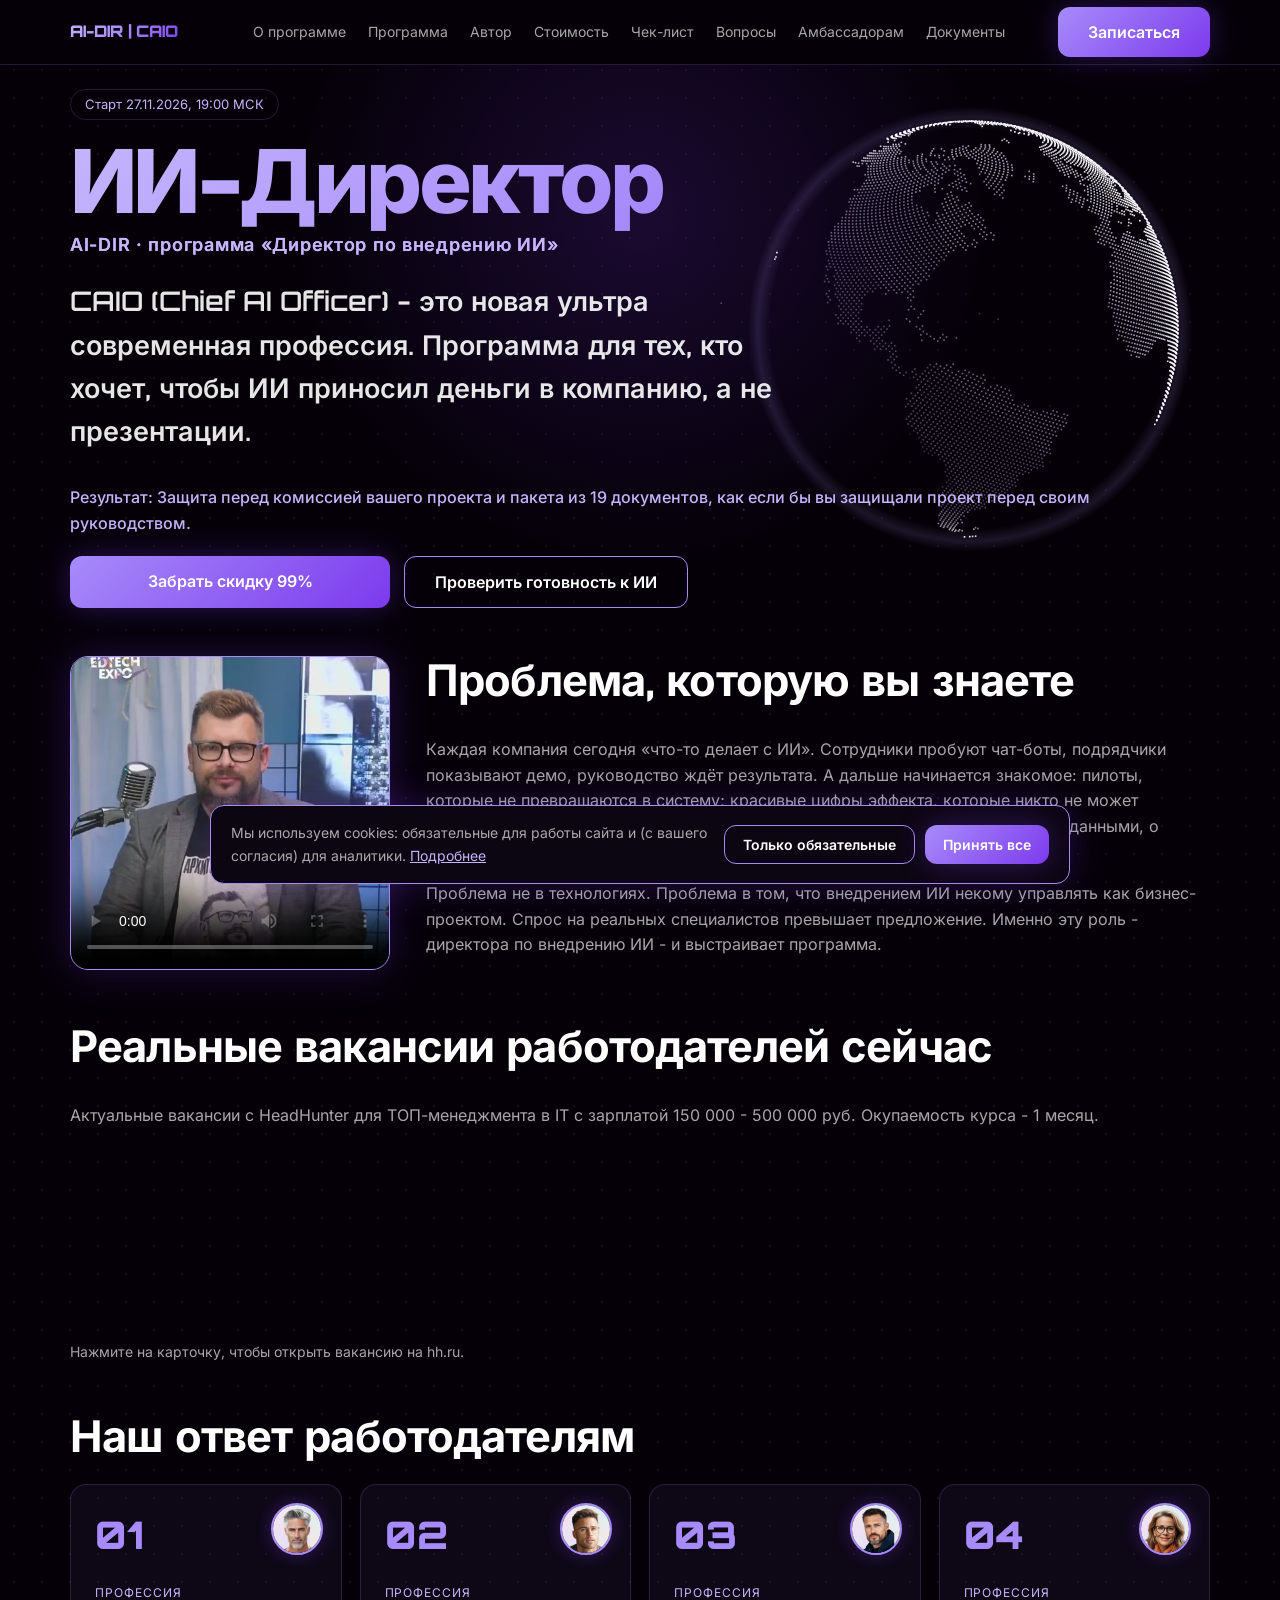
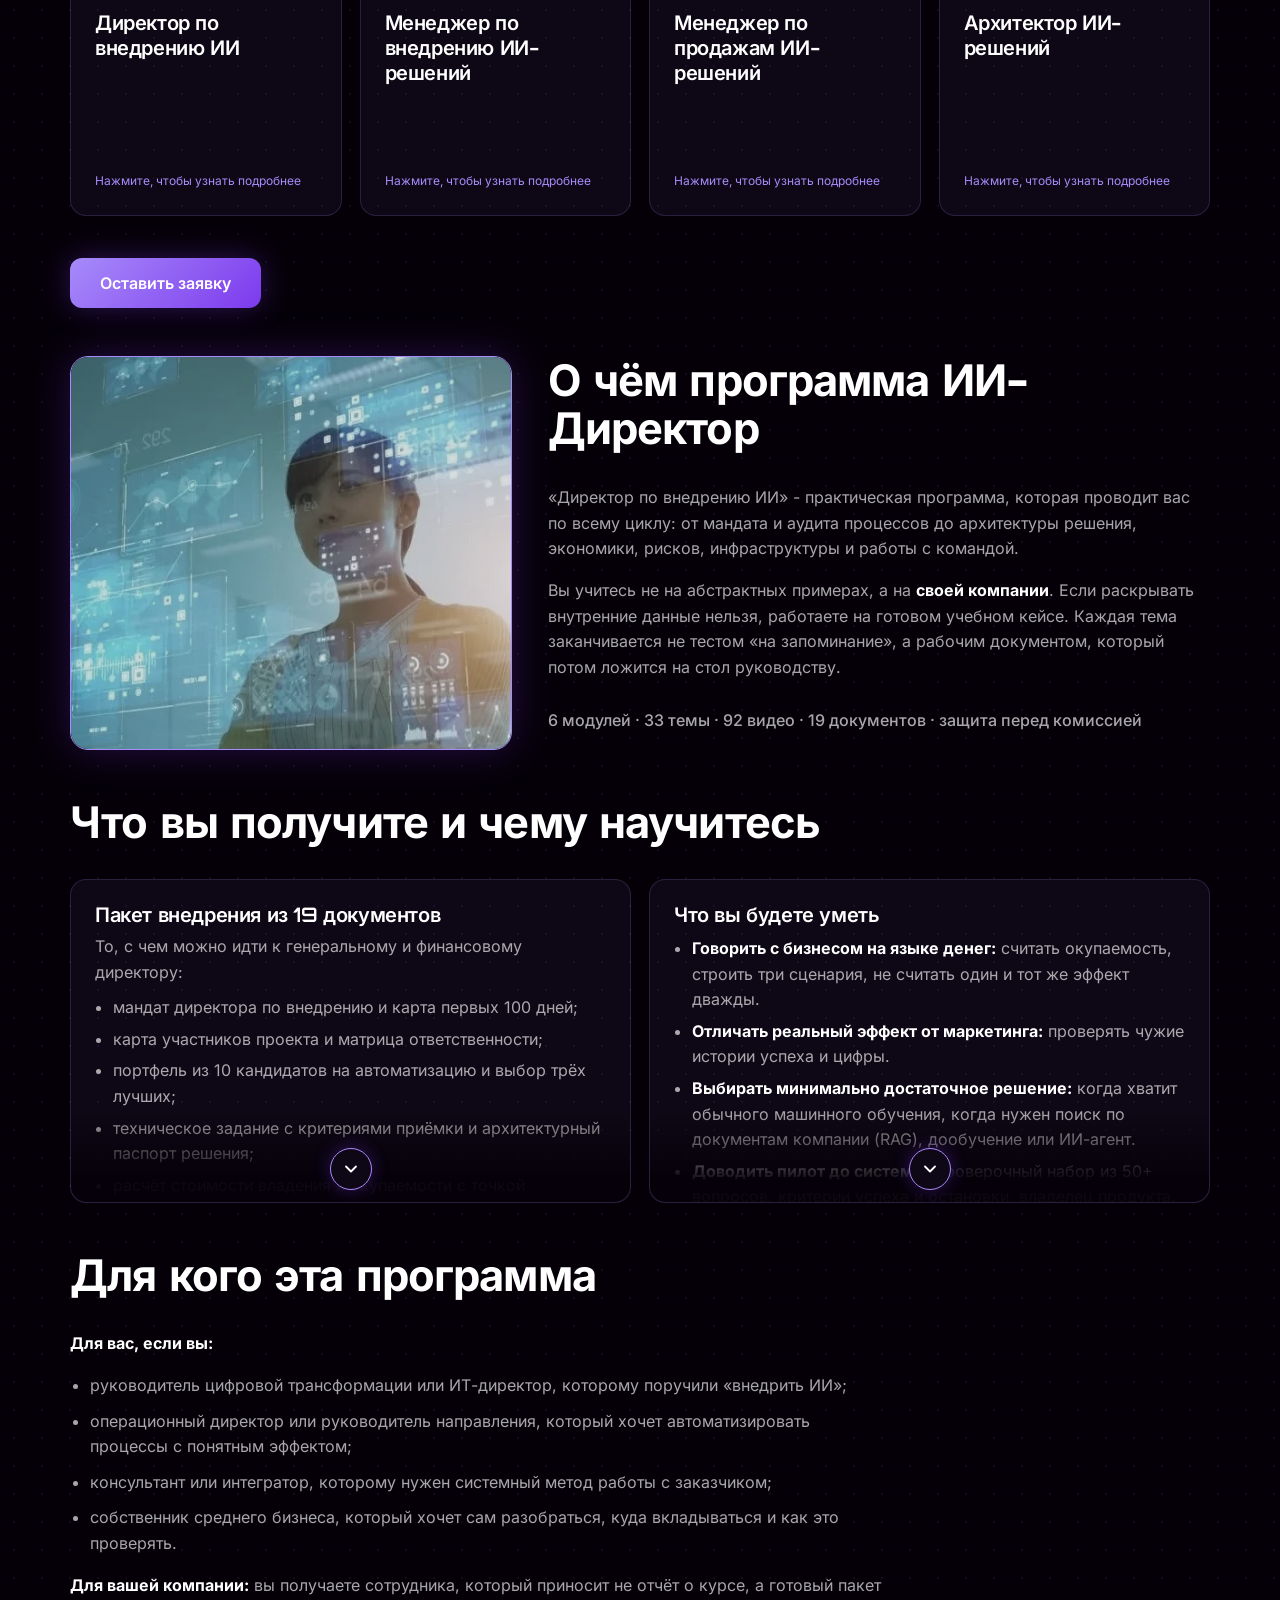
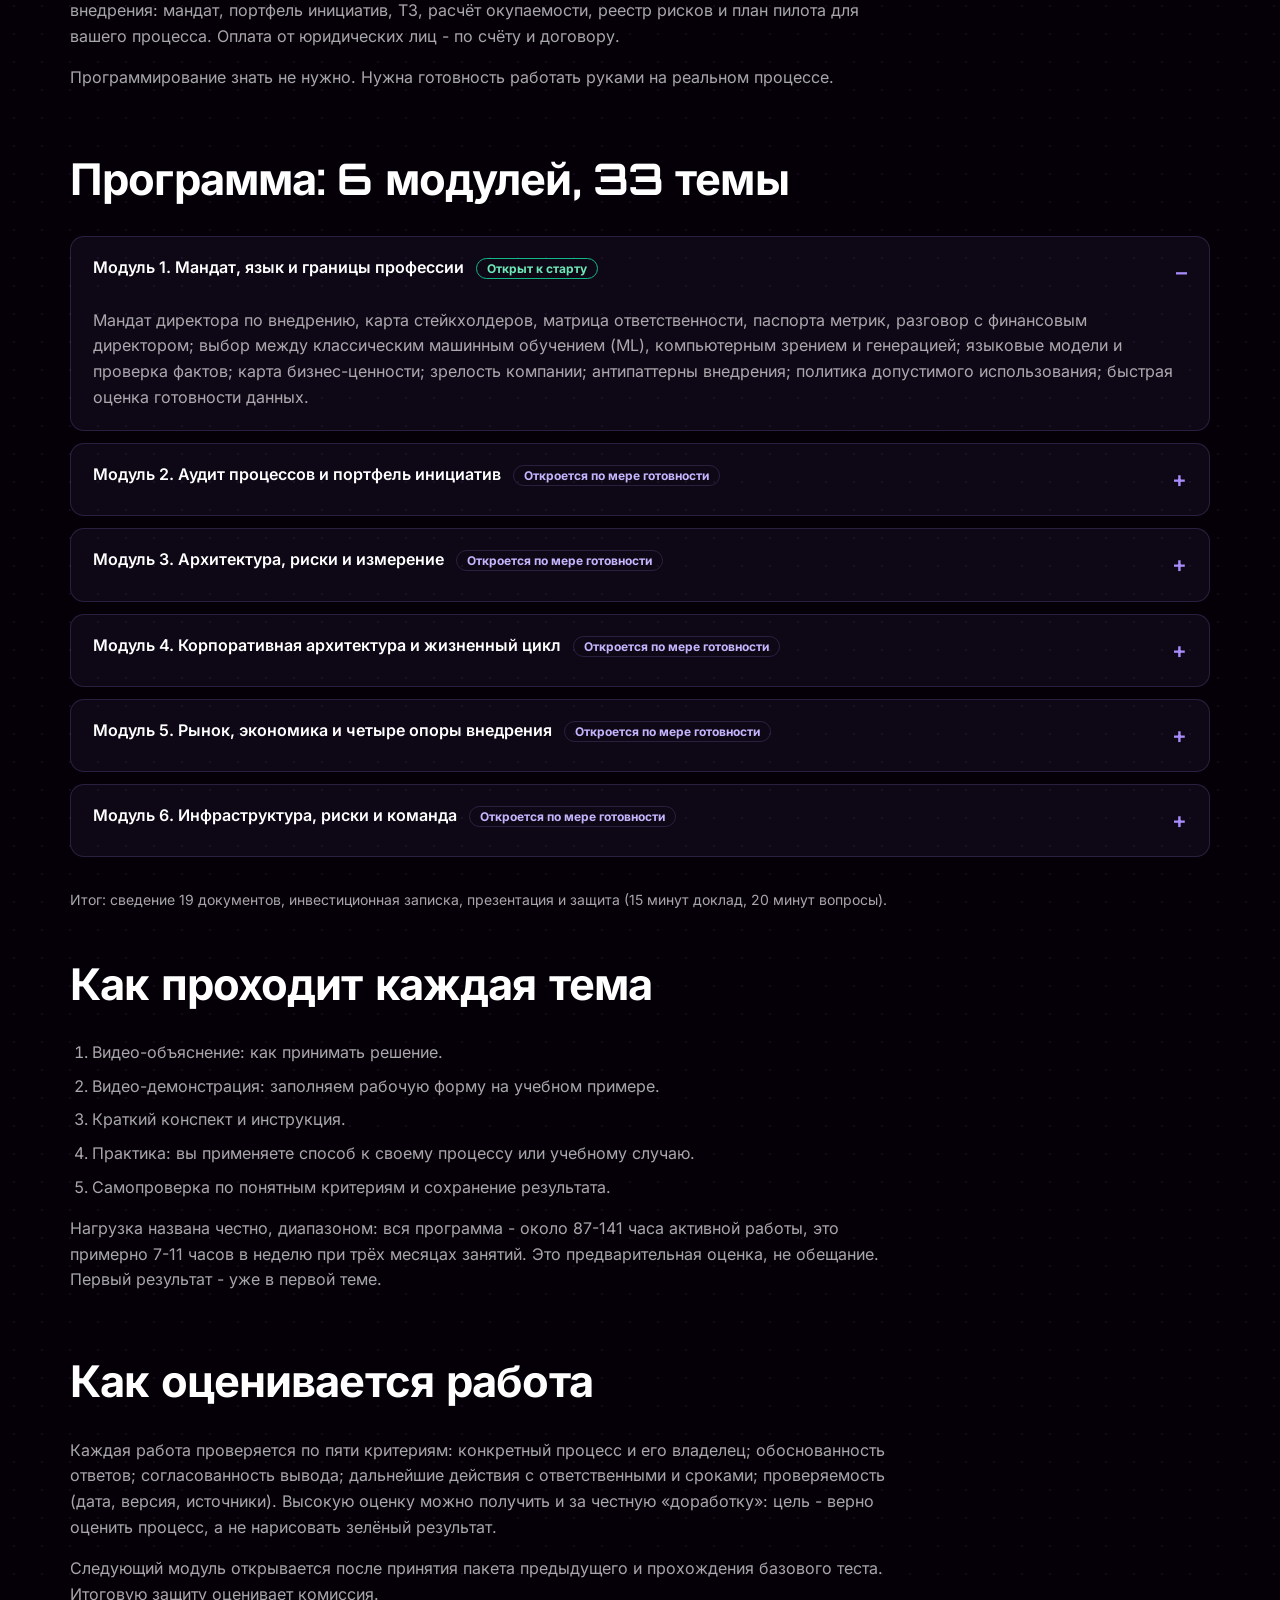
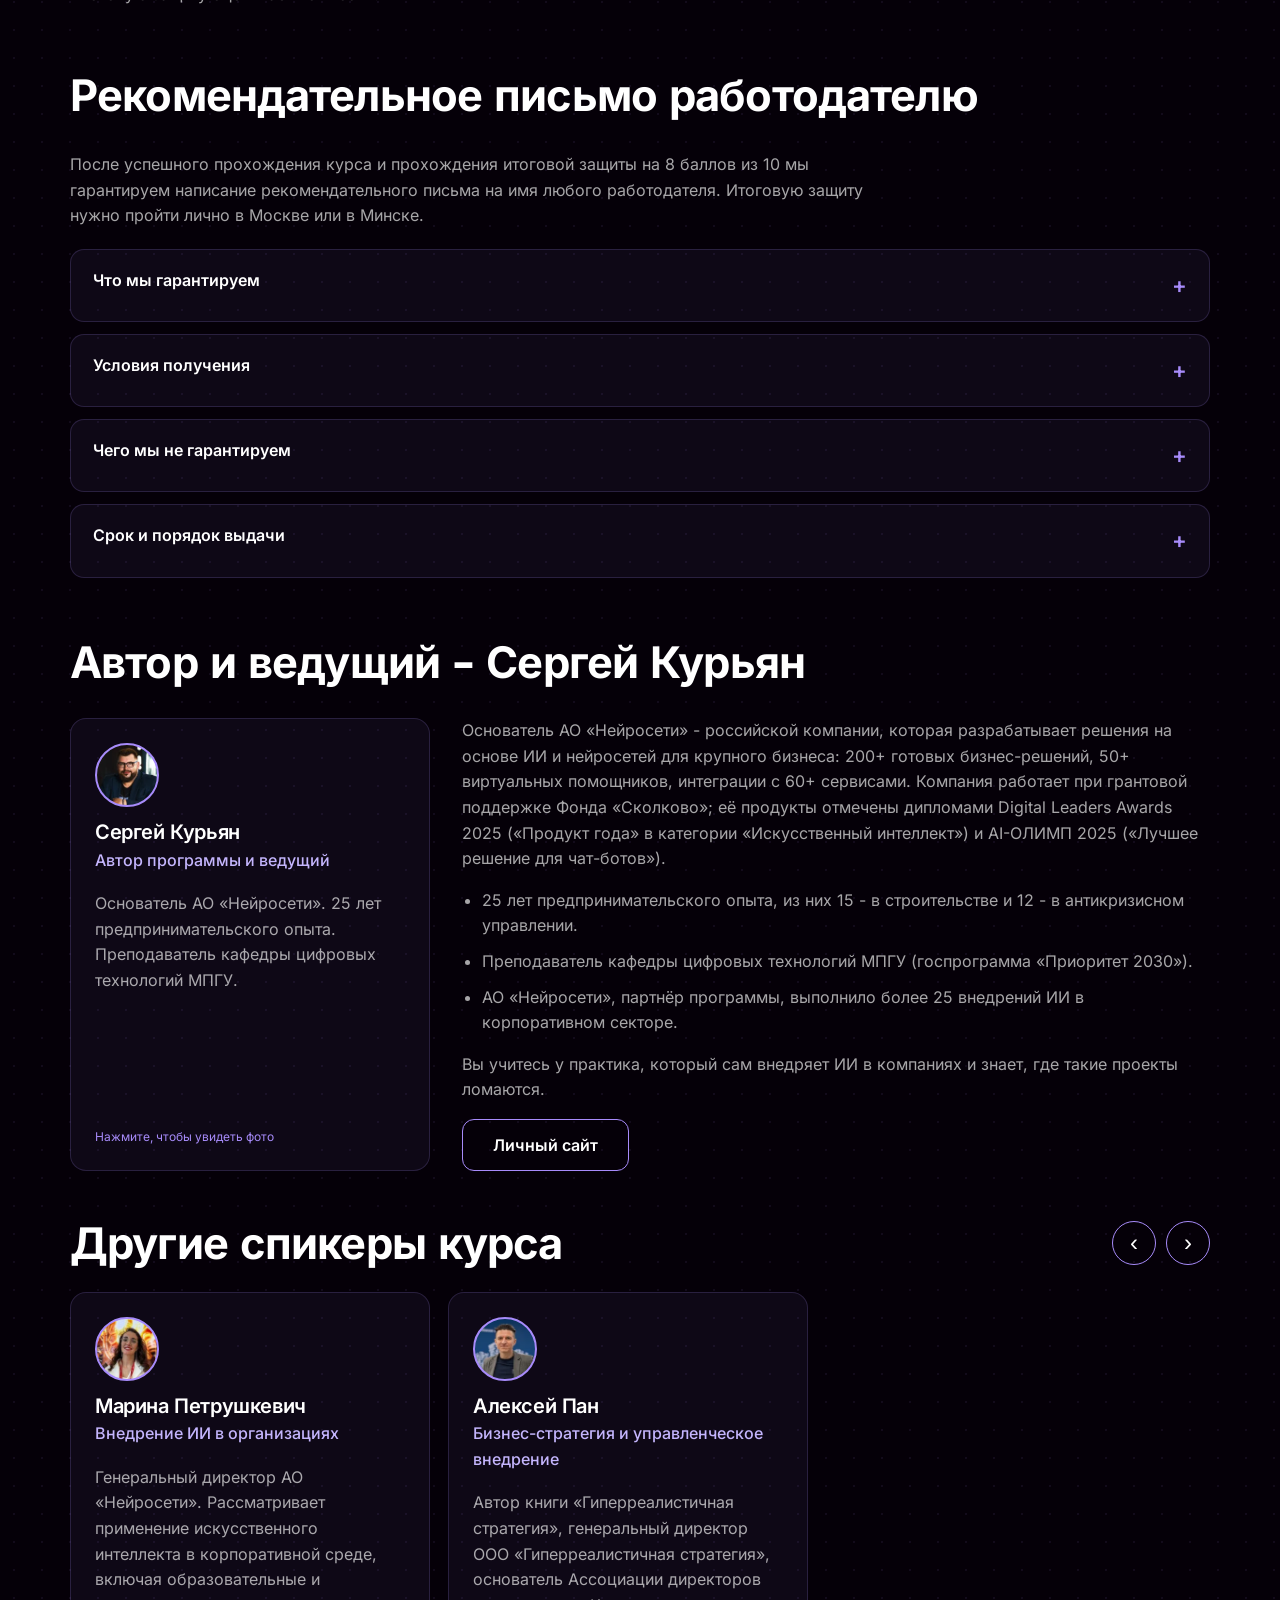
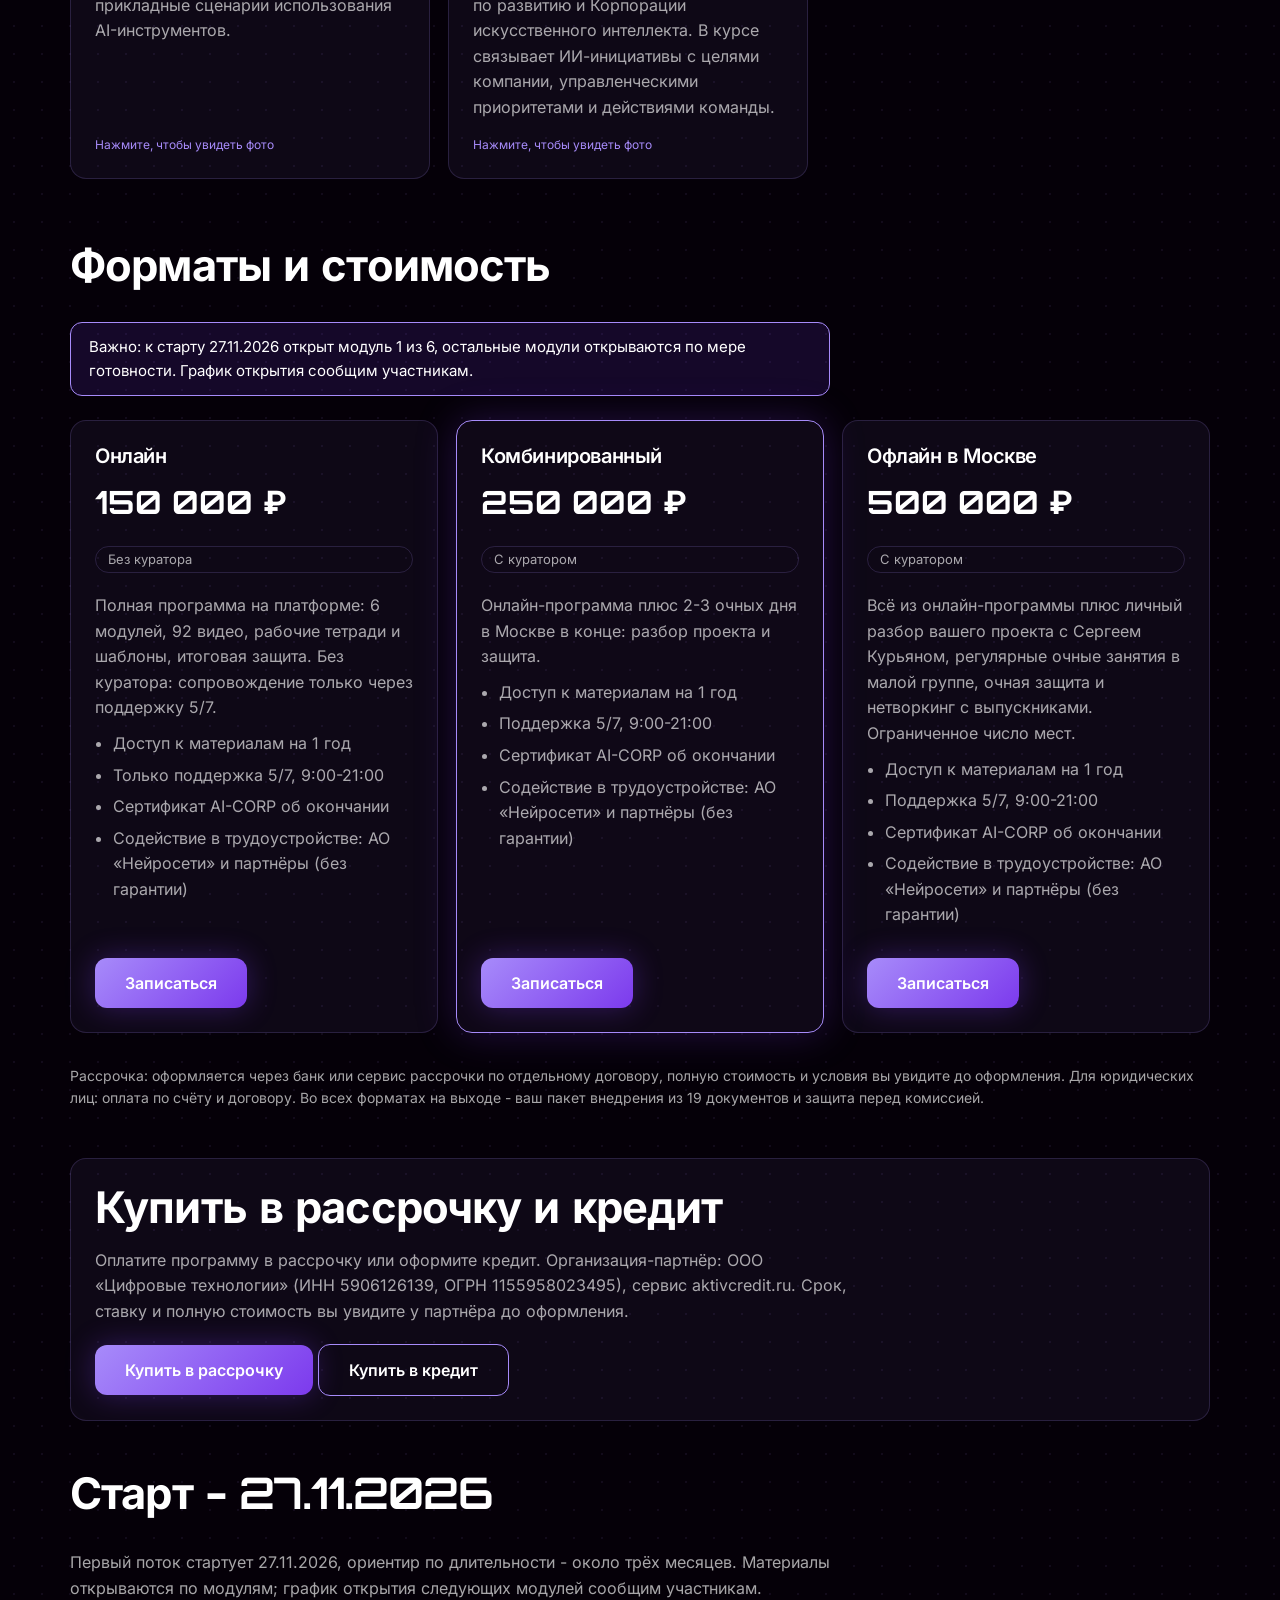
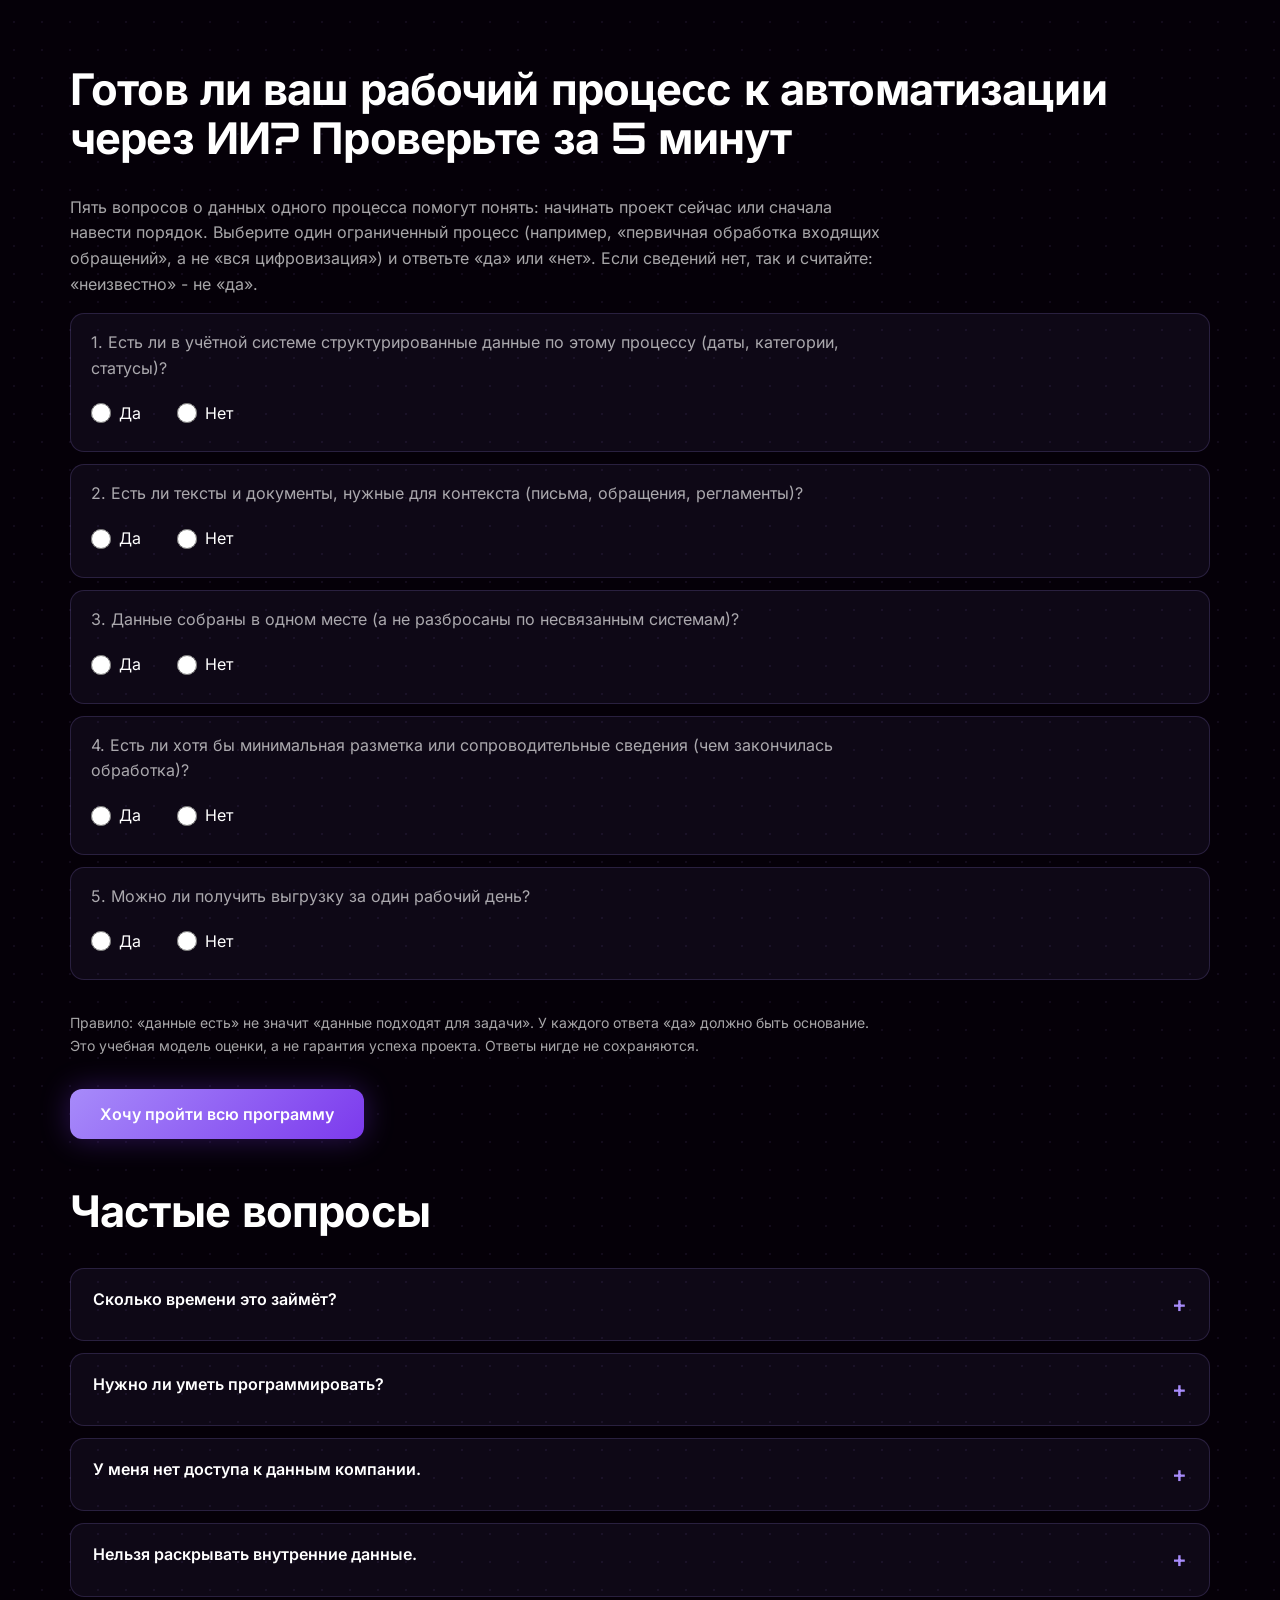
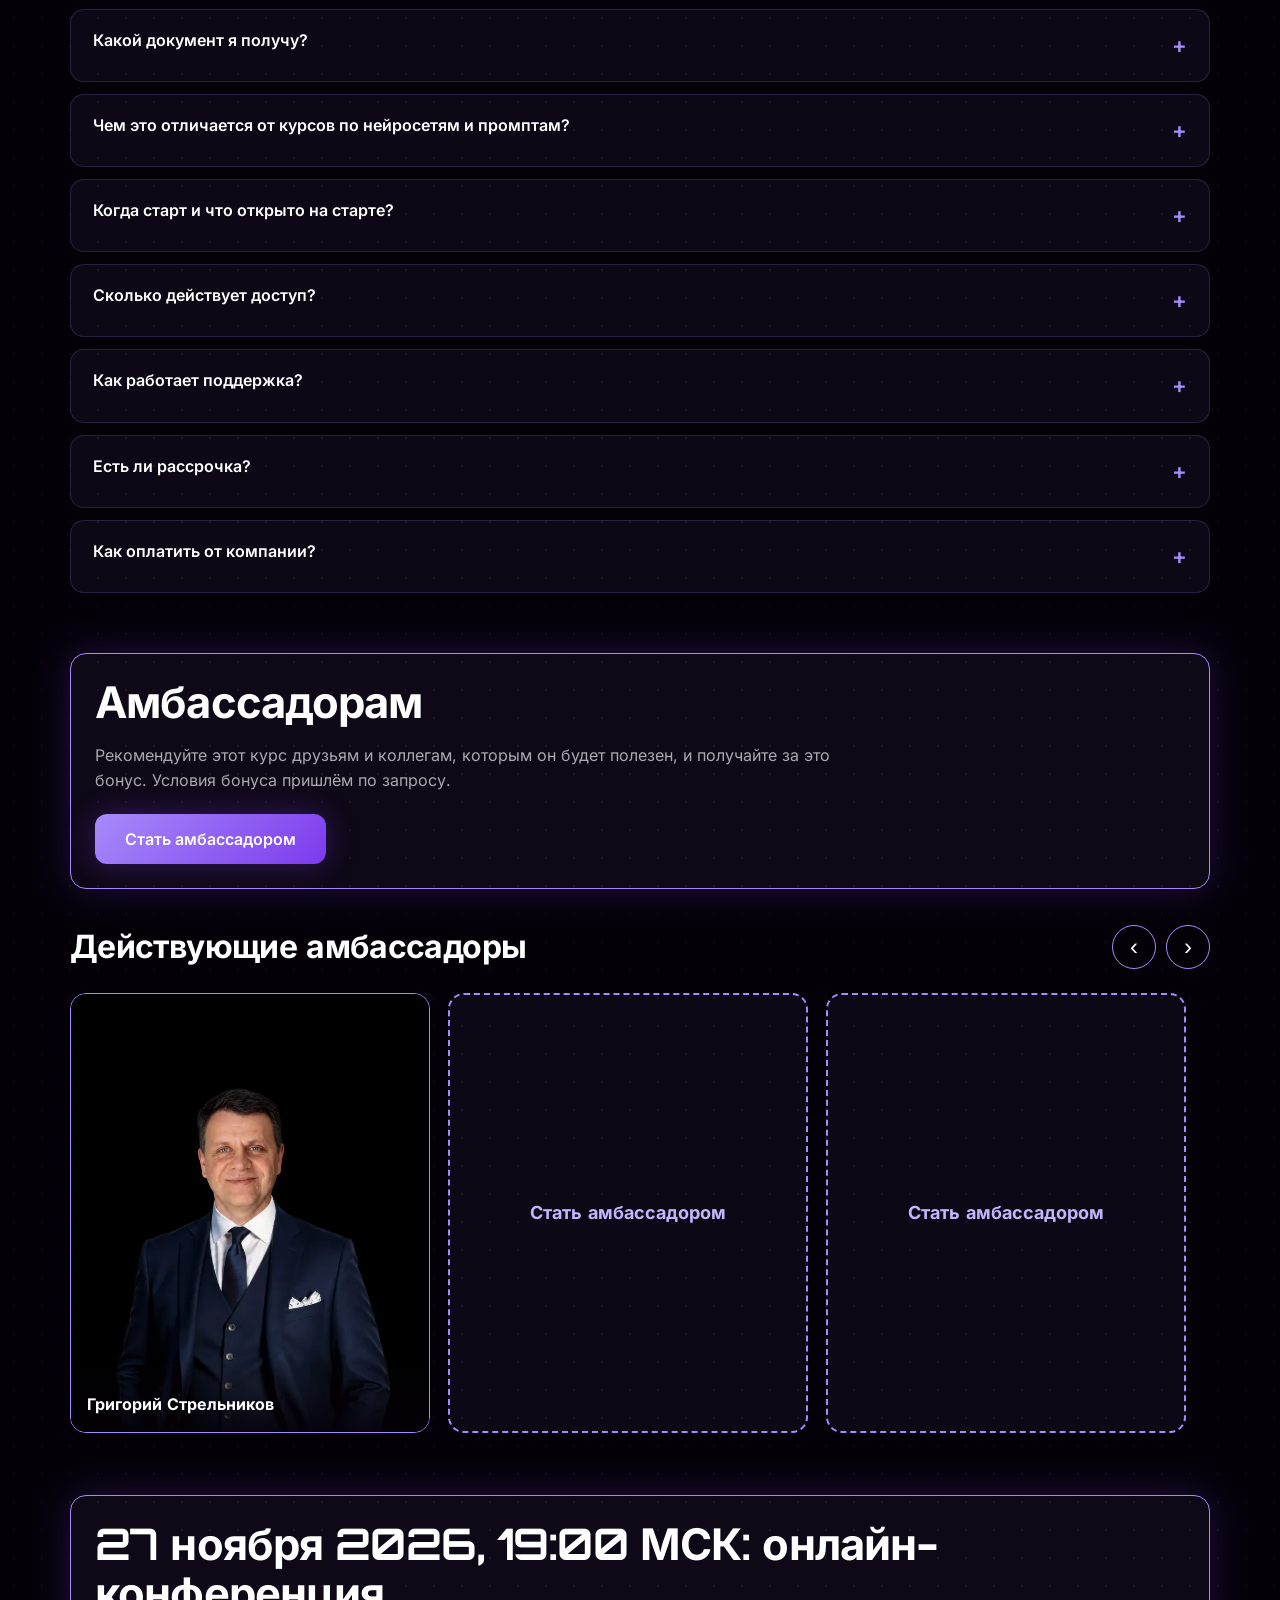
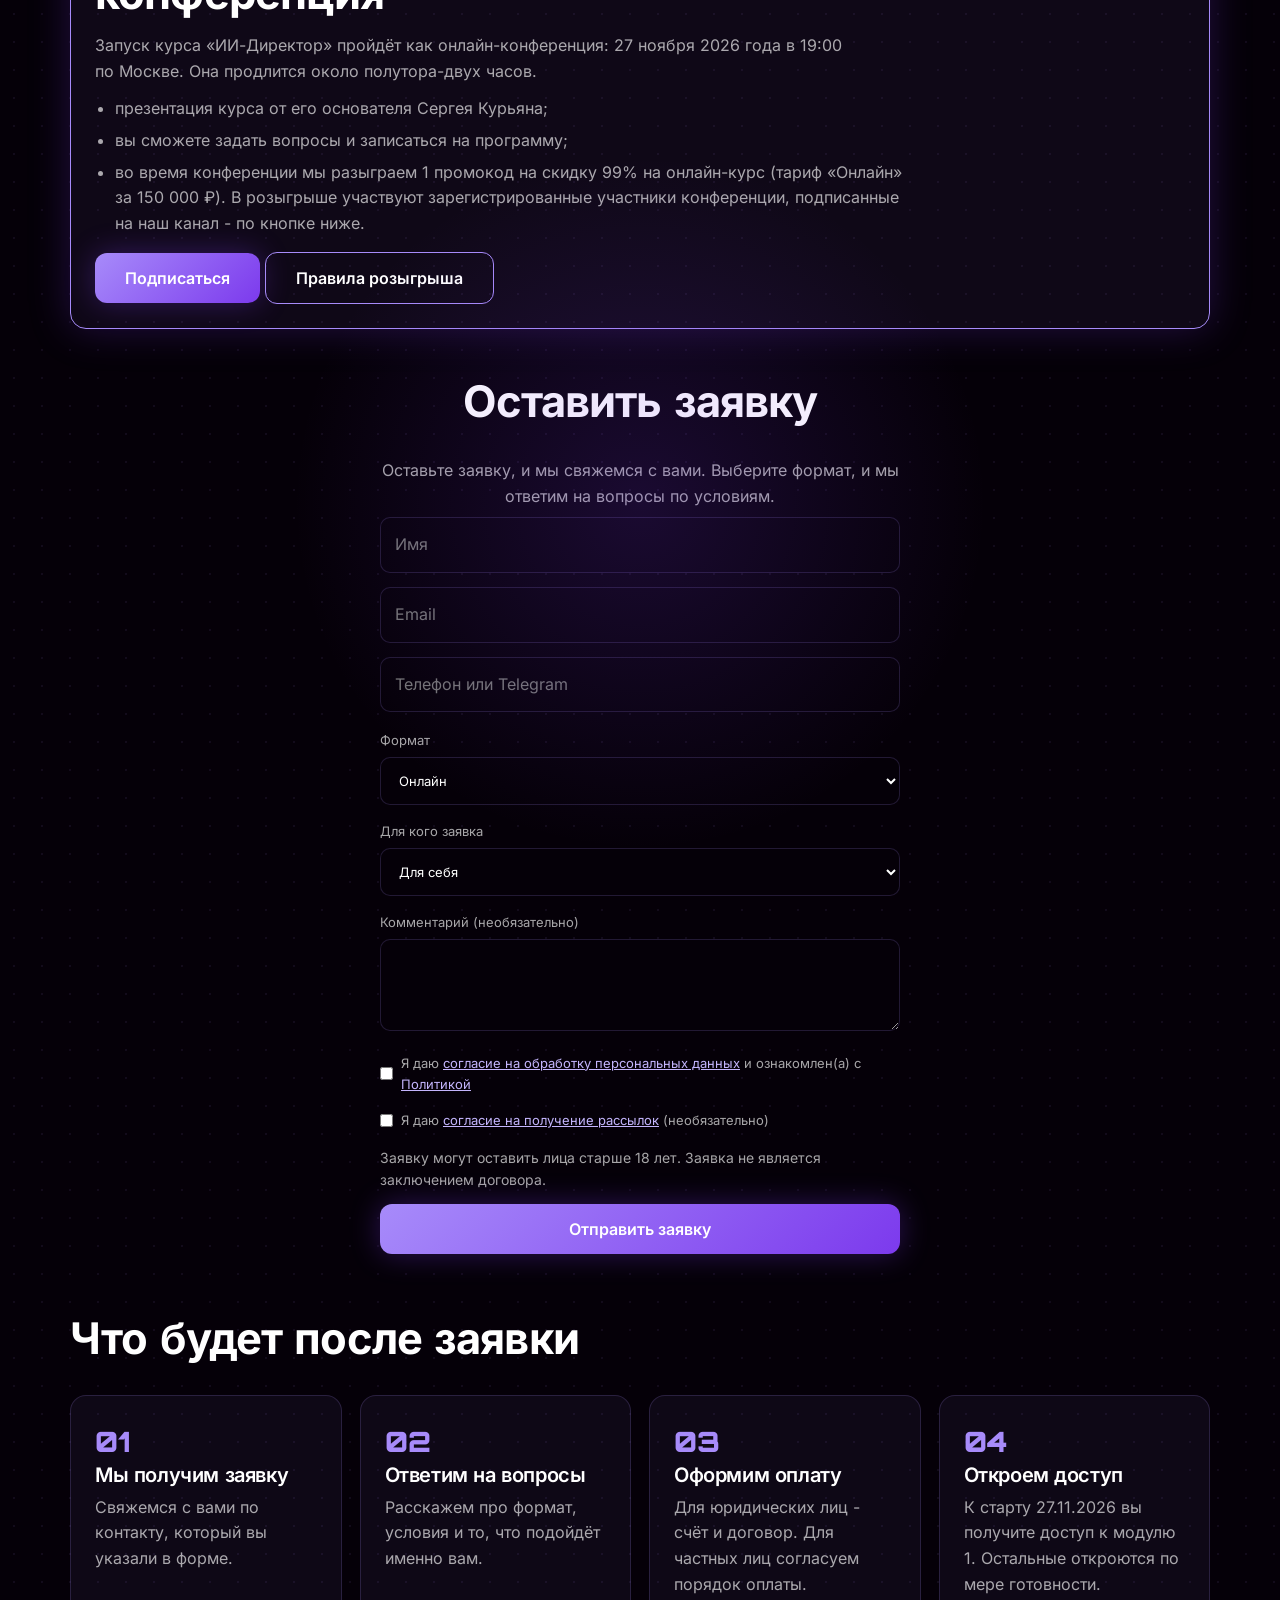
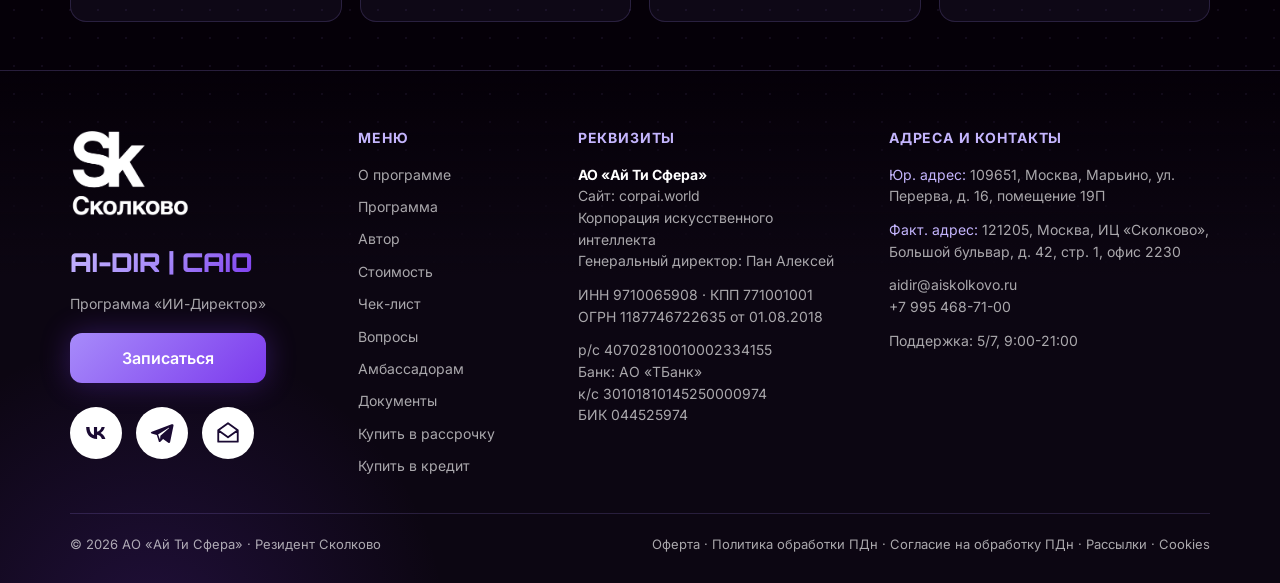
==== commit 3d9ae49e: "Розыгрыш: 1 промокод вместо 3, правила в ед. числе, дата редакции 25.11.2026 Co-Authored-By: Claude " ====
--- a/index.html
+++ b/index.html
@@ -77,7 +77,7 @@
 </div></div></section>
 <section id="conference"><div class="wrap"><div class="card hot"><h2 style="margin-bottom:16px">27 ноября 2026, 19:00 МСК: онлайн-конференция</h2>
 <p style="color:var(--mut);max-width:760px;margin-bottom:12px">Запуск курса «ИИ-Директор» пройдёт как онлайн-конференция: 27 ноября 2026 года в 19:00 по Москве. Она продлится около полутора-двух часов.</p>
-<ul class="list" style="margin-bottom:16px"><li>презентация курса от его основателя Сергея Курьяна;</li><li>вы сможете задать вопросы и записаться на программу;</li><li>во время конференции мы разыграем 3 промокода на скидку 99% на онлайн-курс (тариф «Онлайн» за 150 000 ₽). В розыгрыше участвуют зарегистрированные участники конференции, подписанные на наш канал - по кнопке ниже.</li></ul>
+<ul class="list" style="margin-bottom:16px"><li>презентация курса от его основателя Сергея Курьяна;</li><li>вы сможете задать вопросы и записаться на программу;</li><li>во время конференции мы разыграем 1 промокод на скидку 99% на онлайн-курс (тариф «Онлайн» за 150 000 ₽). В розыгрыше участвуют зарегистрированные участники конференции, подписанные на наш канал - по кнопке ниже.</li></ul>
 <a class="btn" href="https://t.me/AIDir_bot?start=src_site" target="_blank" rel="noopener">Подписаться</a> <a class="btn ghost" href="legal/promo-rules.html">Правила розыгрыша</a></div></div></section>
 <section id="apply" class="glow"><div class="wrap" style="max-width:560px"><h2 style="text-align:center">Оставить заявку</h2>
 <p style="color:var(--mut);text-align:center">Оставьте заявку, и мы свяжемся с вами. Выберите формат, и мы ответим на вопросы по условиям.</p>
@@ -112,7 +112,7 @@
 <div id="cookie" class="cookie" style="display:none"><p>Мы используем cookies: обязательные для работы сайта и (с вашего согласия) для аналитики. <a href="legal/cookies.html">Подробнее</a></p><div><button class="btn ghost" data-c="min">Только обязательные</button><button class="btn" data-c="all">Принять все</button></div></div>
 <dialog id="thanksDialog" aria-labelledby="thanksTitle"><button type="button" class="x" aria-label="Закрыть">×</button>
 <h3 id="thanksTitle" style="margin-bottom:12px">Благодарим за регистрацию!</h3>
-<p style="margin-bottom:12px">Обязательно зайдите в наш канал, чтобы ничего не упустить! В нем будут все новости о курсе и там мы объявим победителей розыгрыша промокодов!</p>
+<p style="margin-bottom:12px">Обязательно зайдите в наш канал, чтобы ничего не упустить! В нем будут все новости о курсе и там мы объявим победителя розыгрыша промокода!</p>
 <p style="margin-bottom:0"><a href="https://t.me/AIDir_bot?start=src_site" target="_blank" rel="noopener">https://t.me/AIDir_bot?start=src_site</a></p></dialog>
 <script src="docs-modal.js"></script>
 <script src="ui.js"></script>
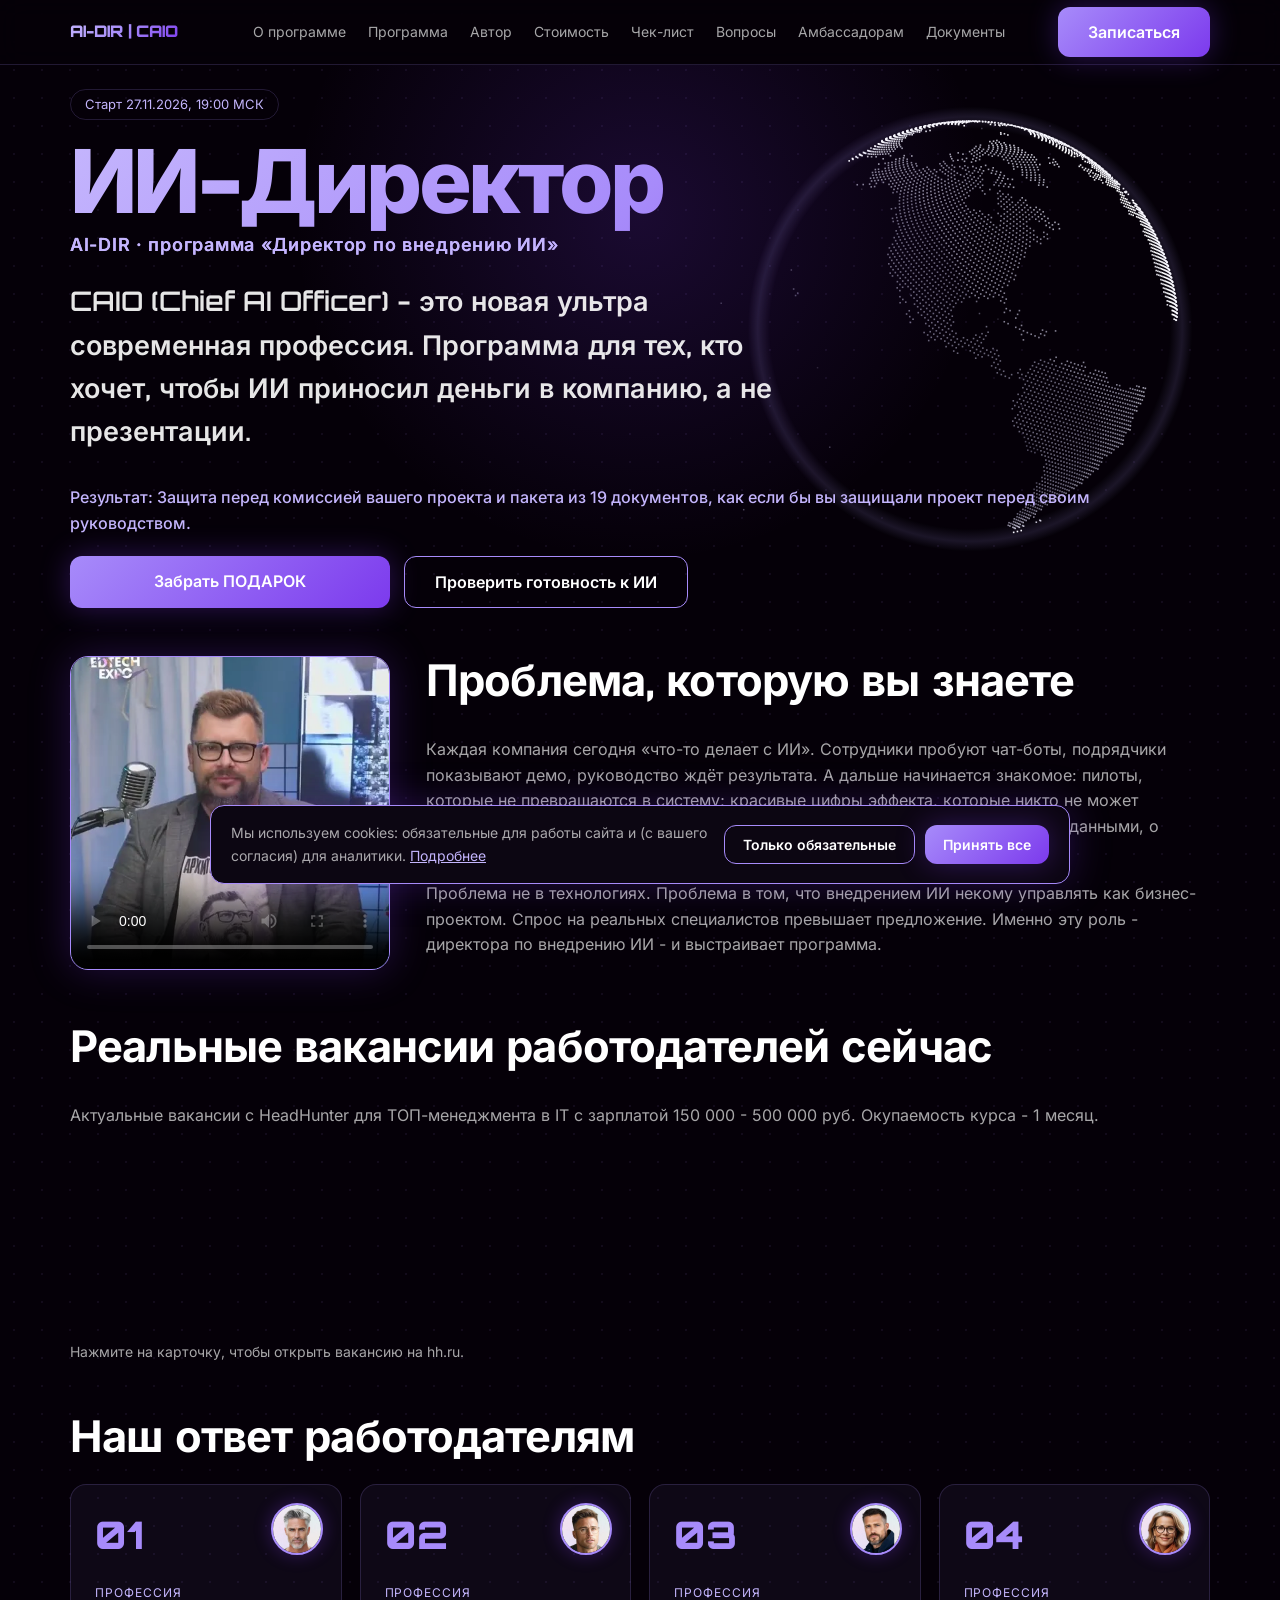
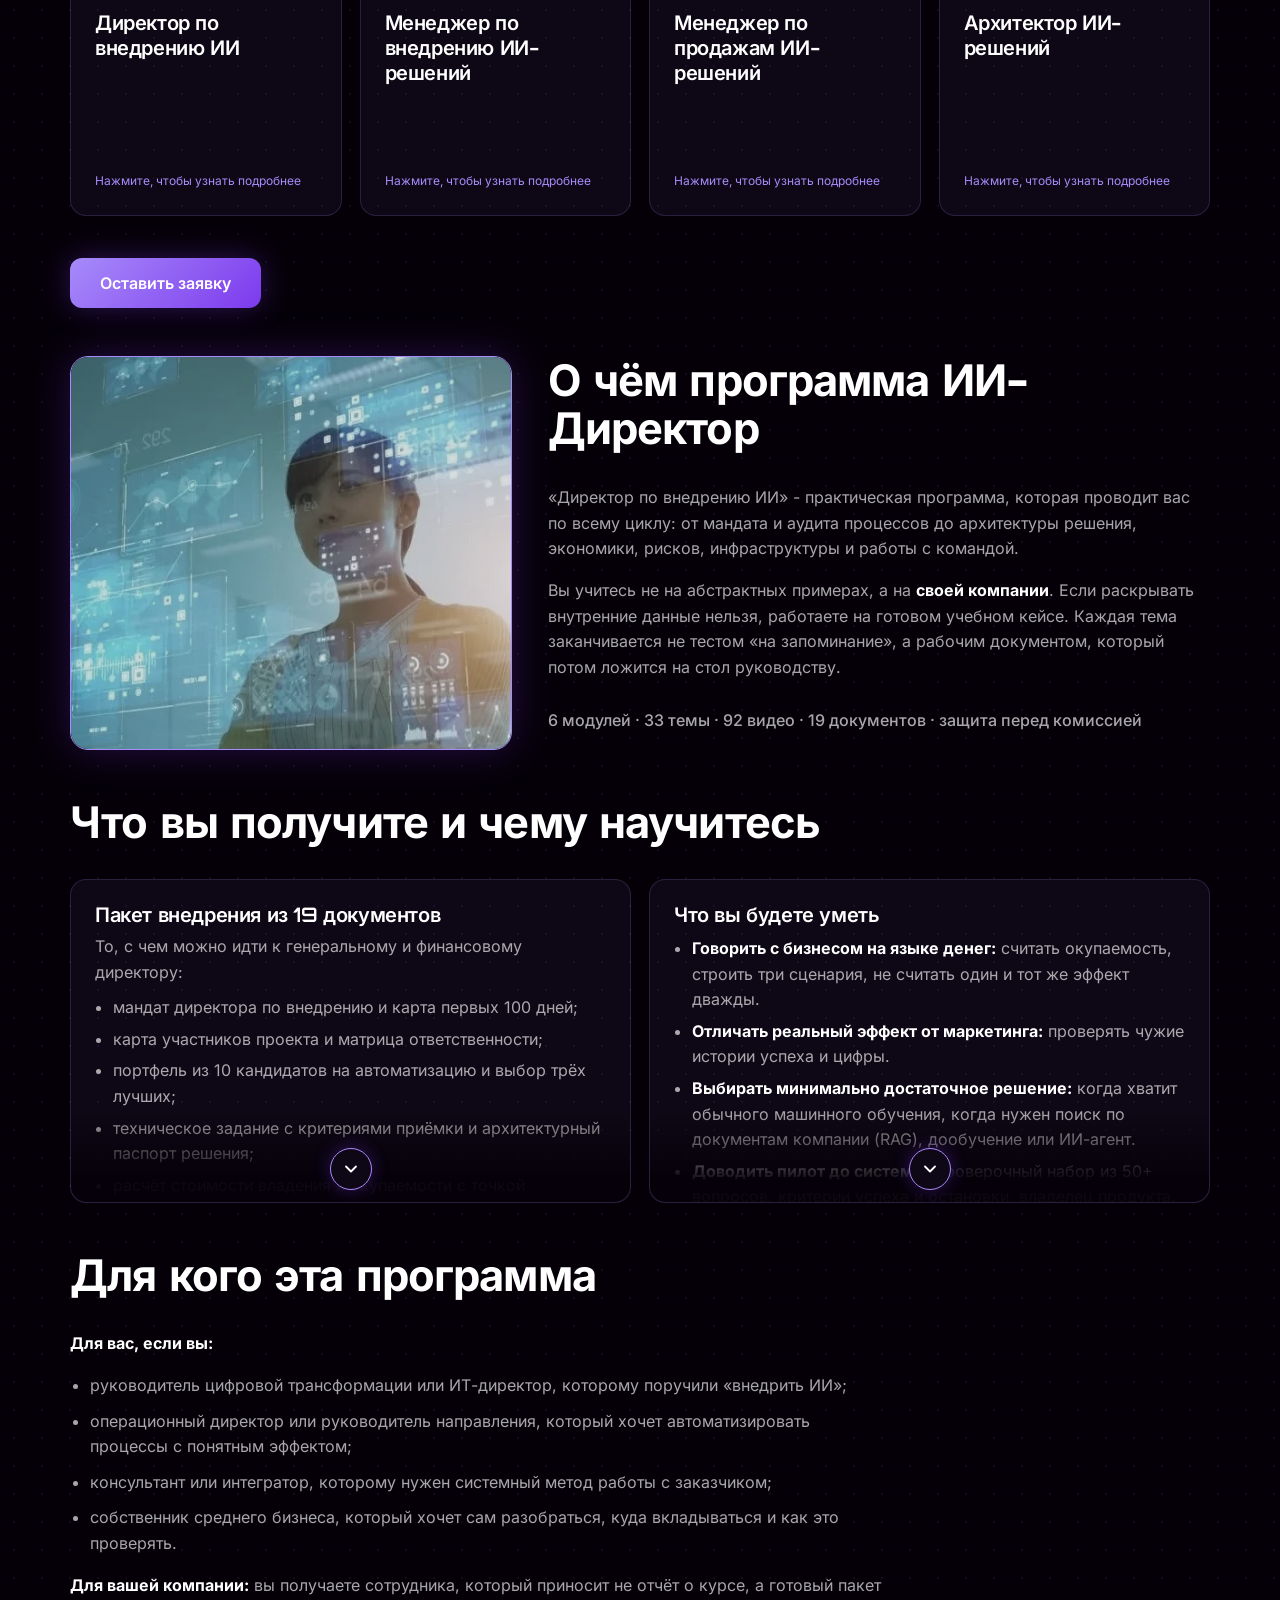
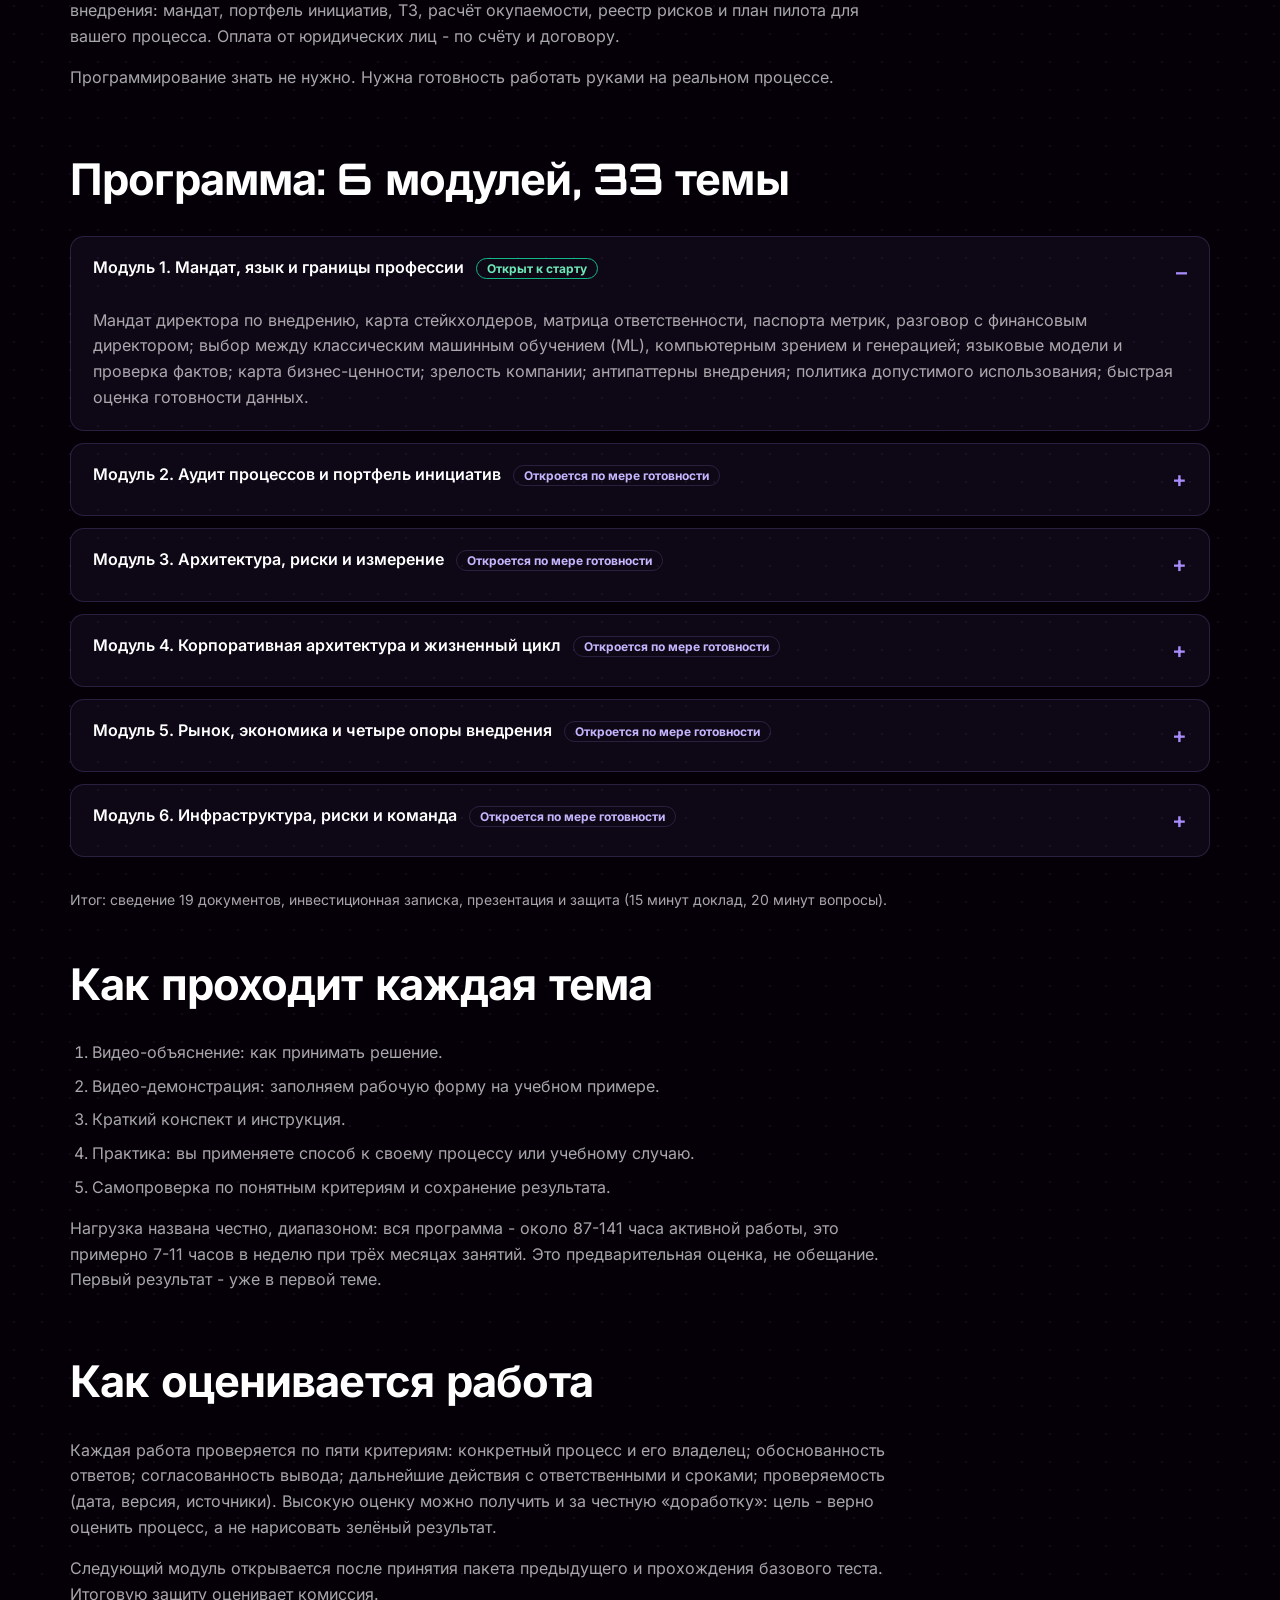
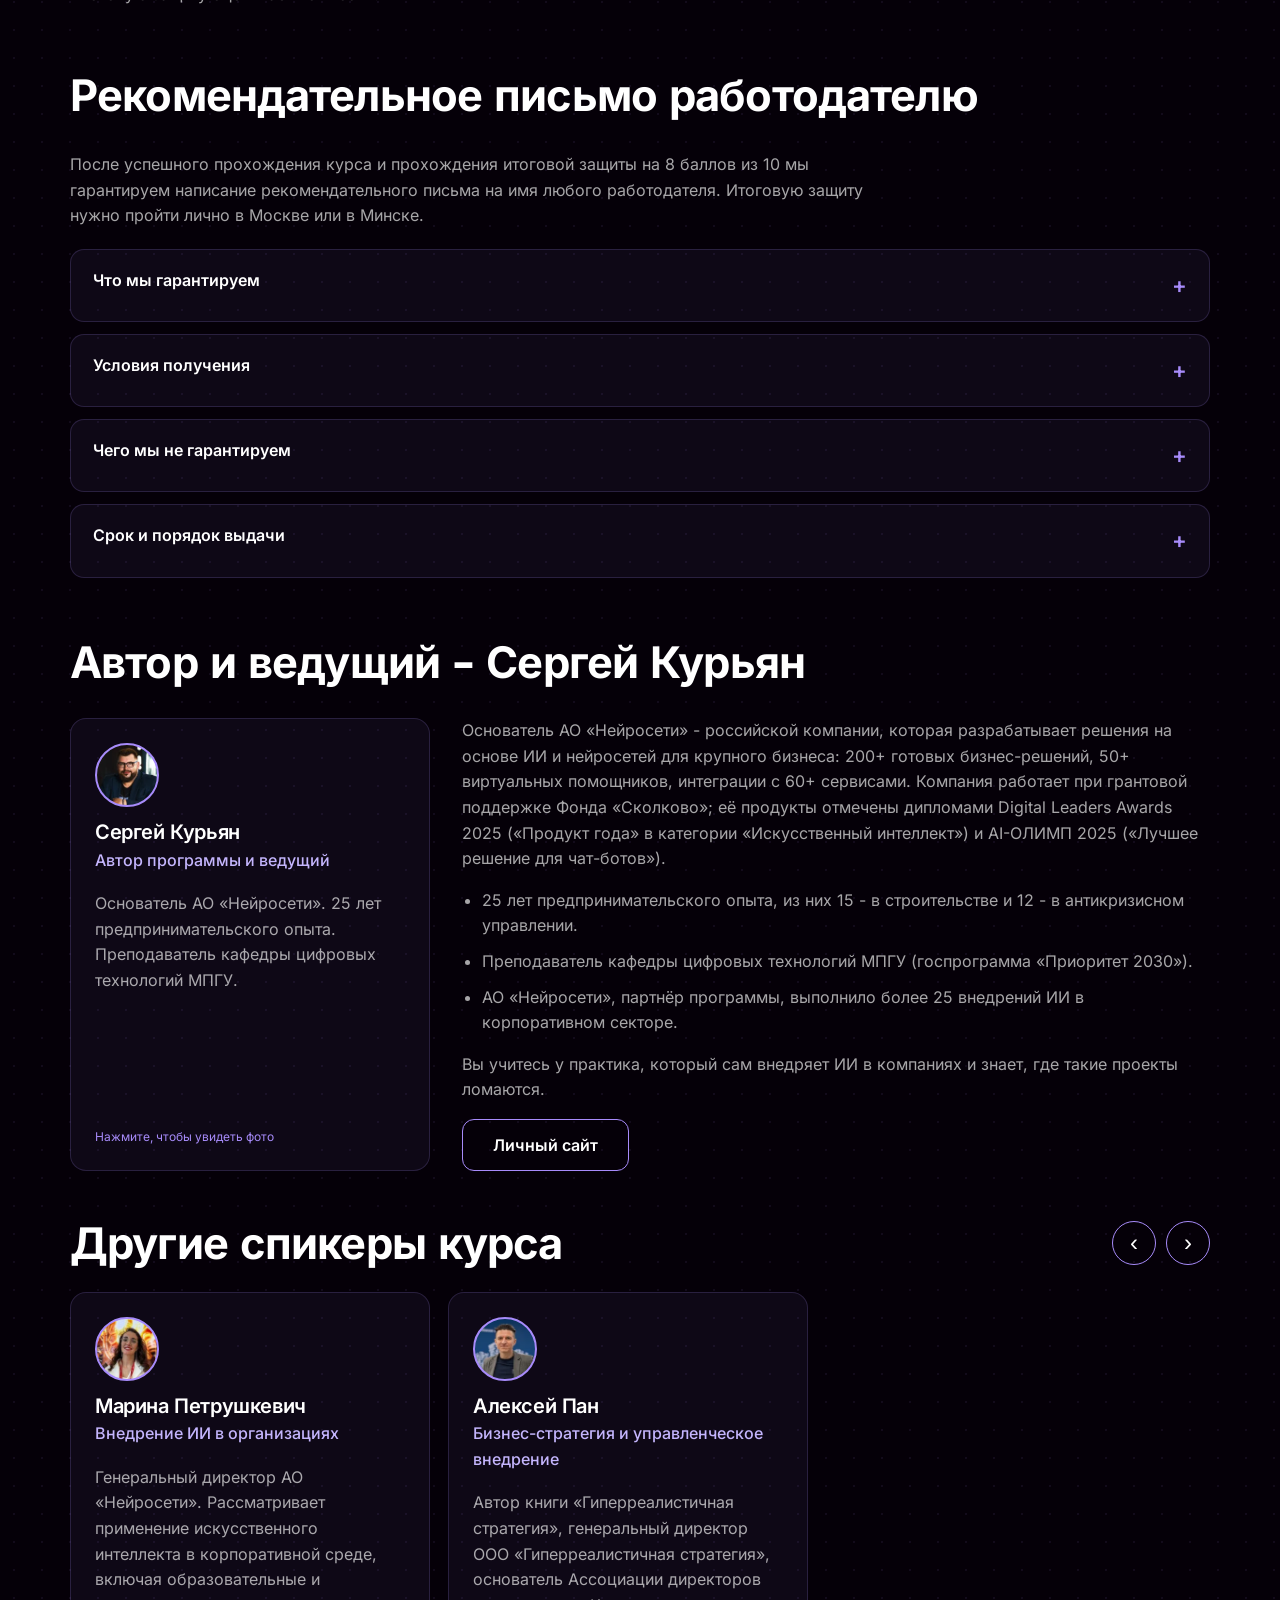
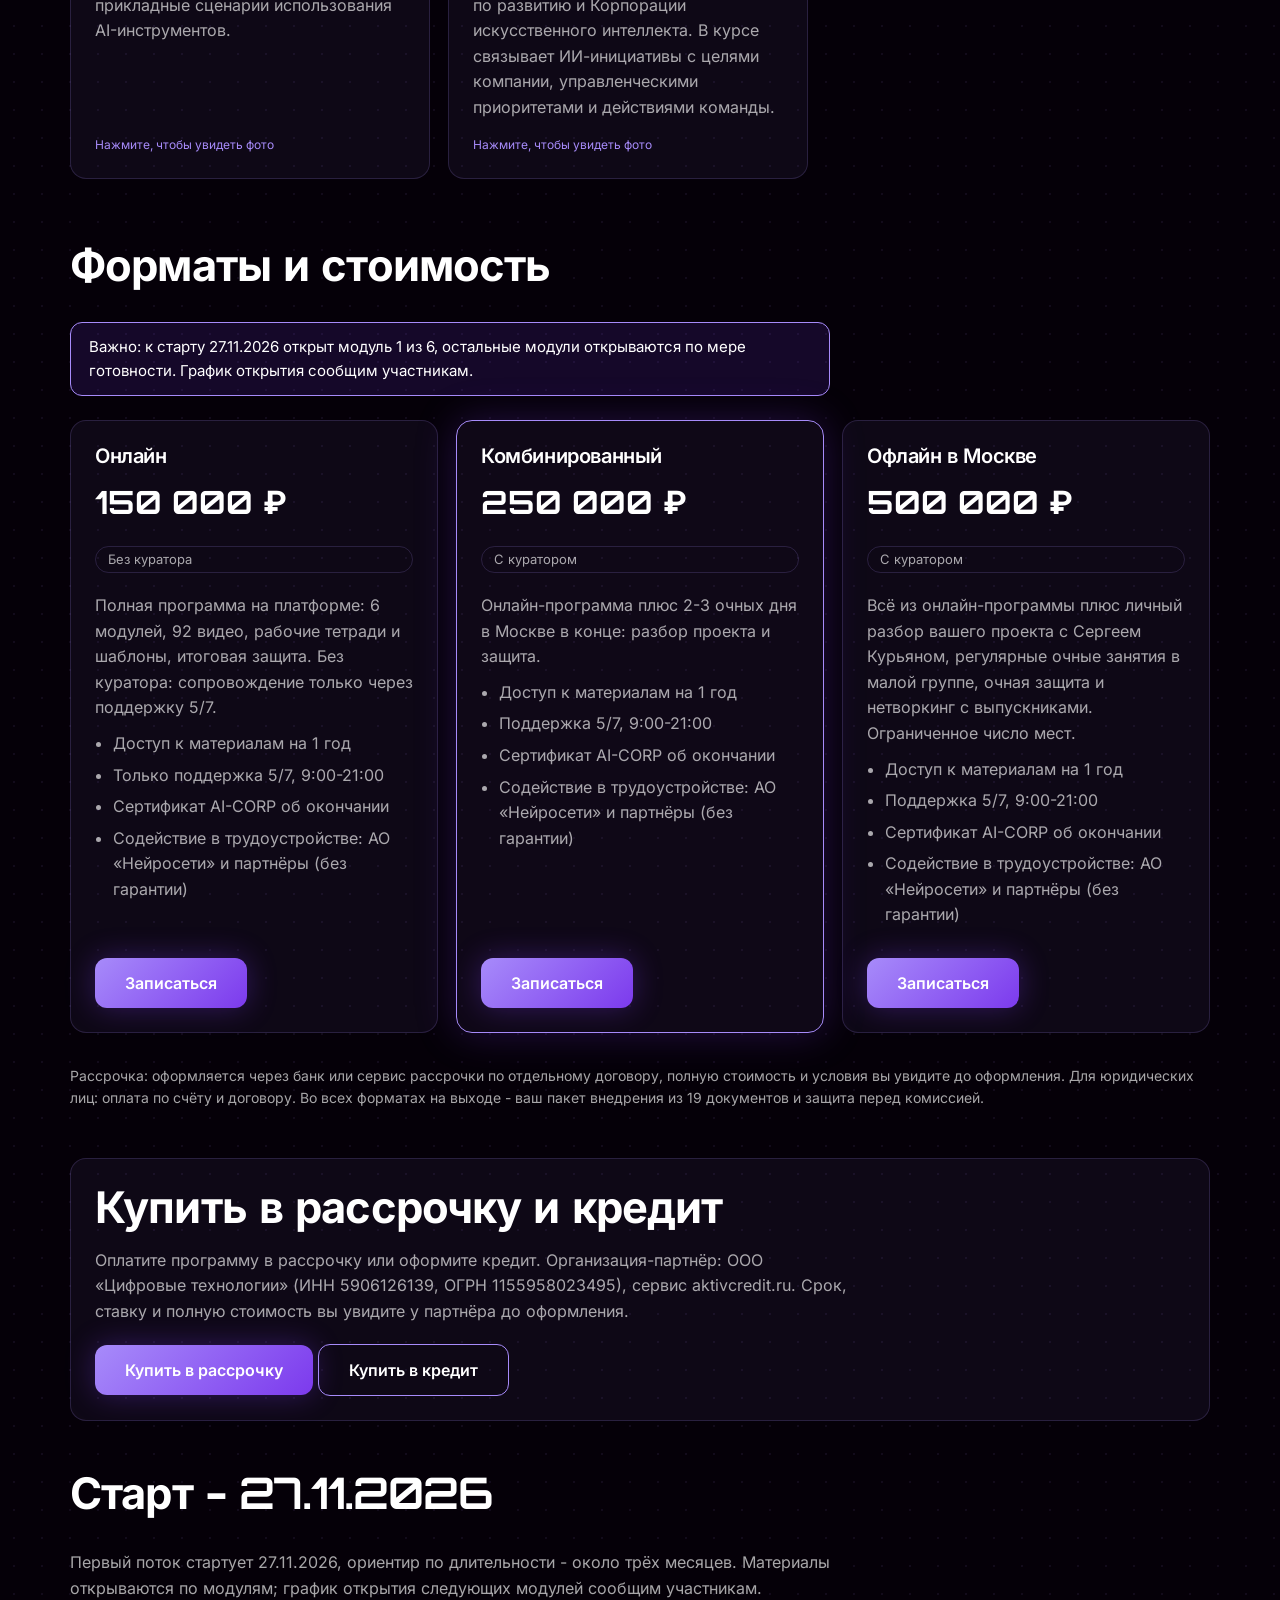
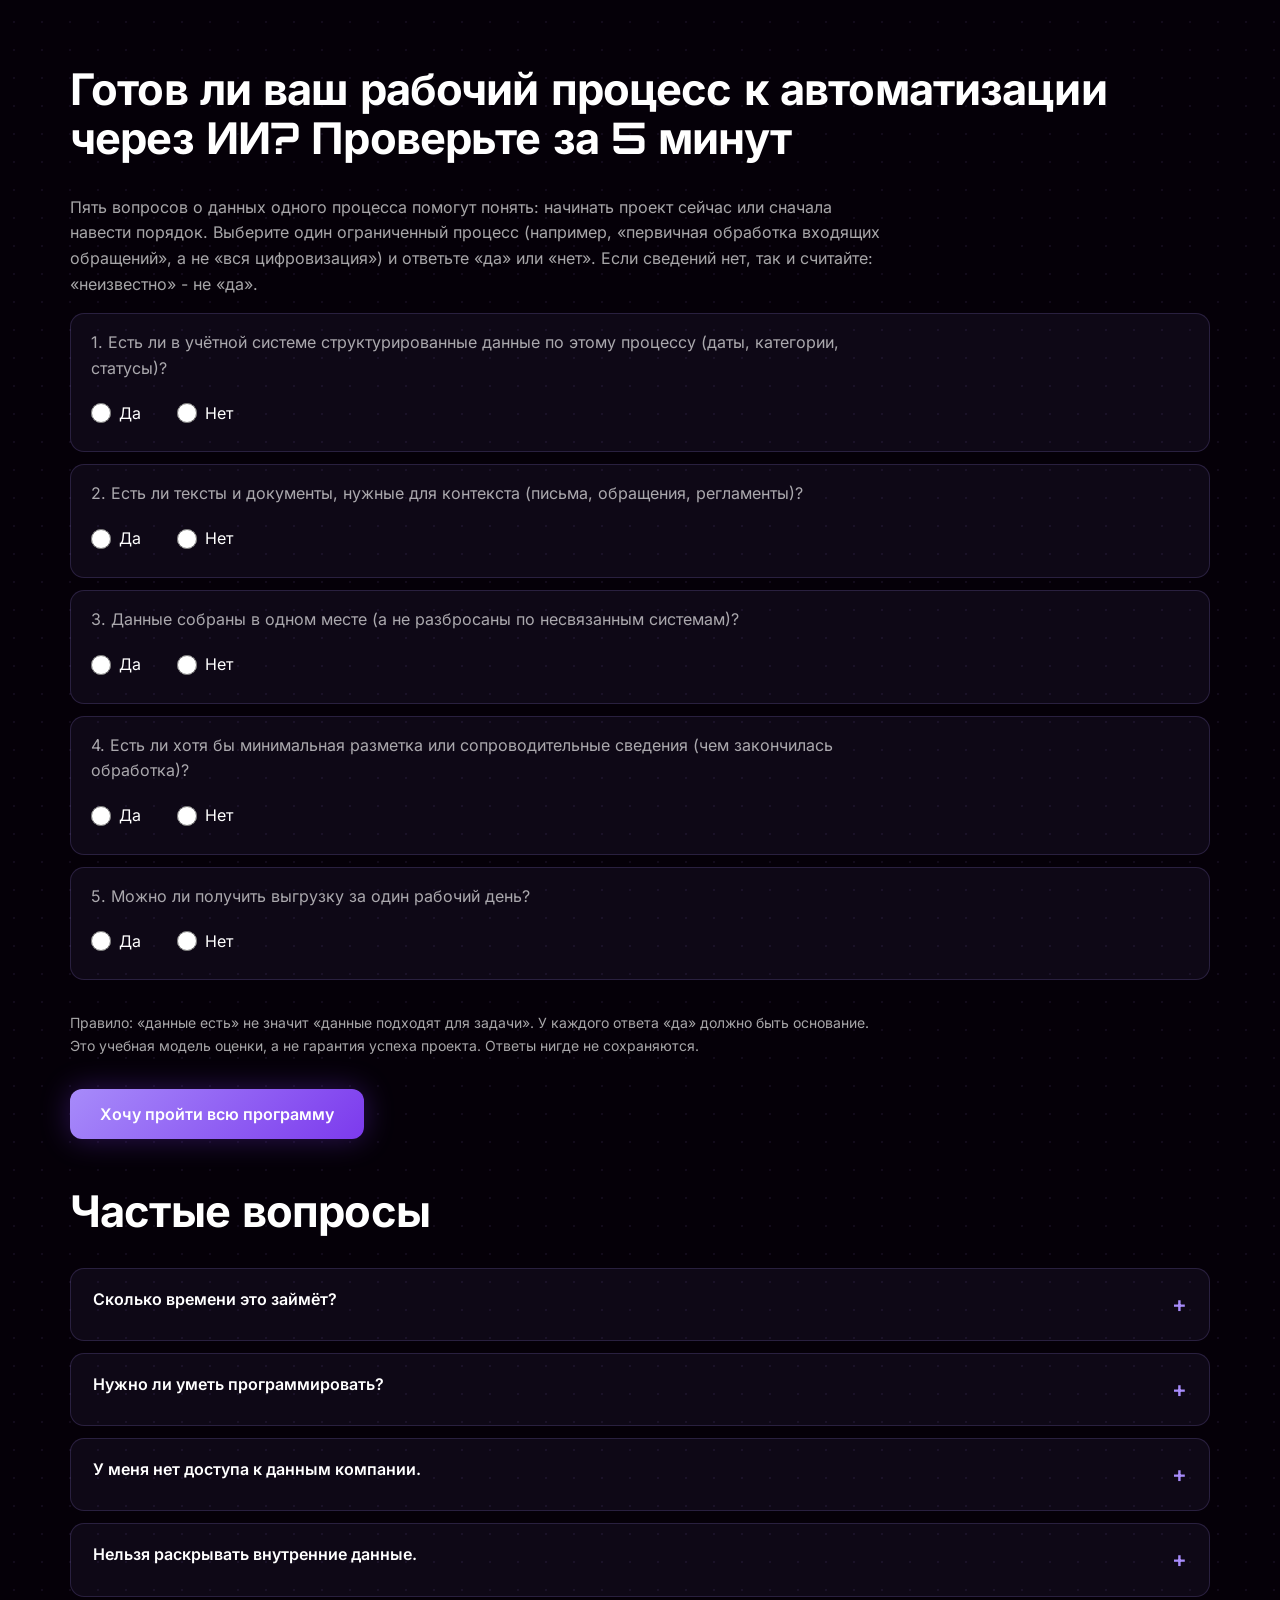
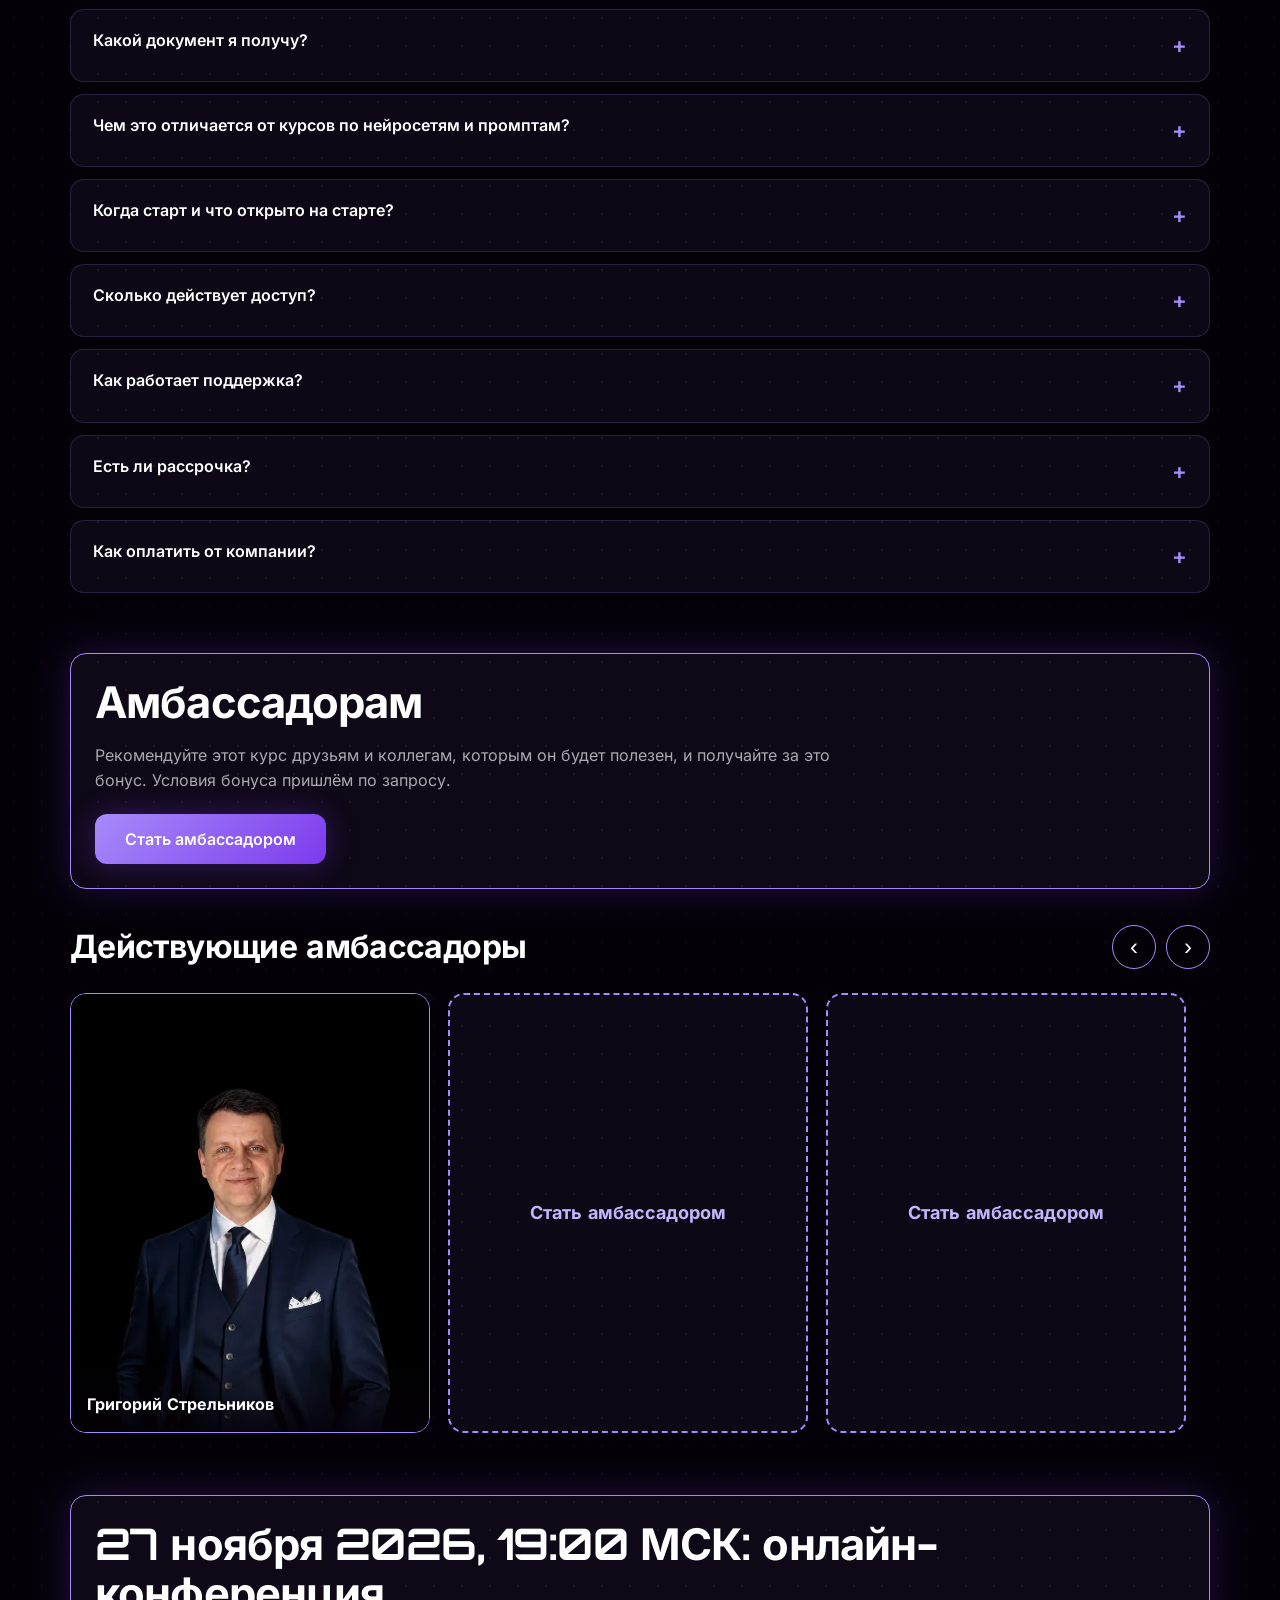
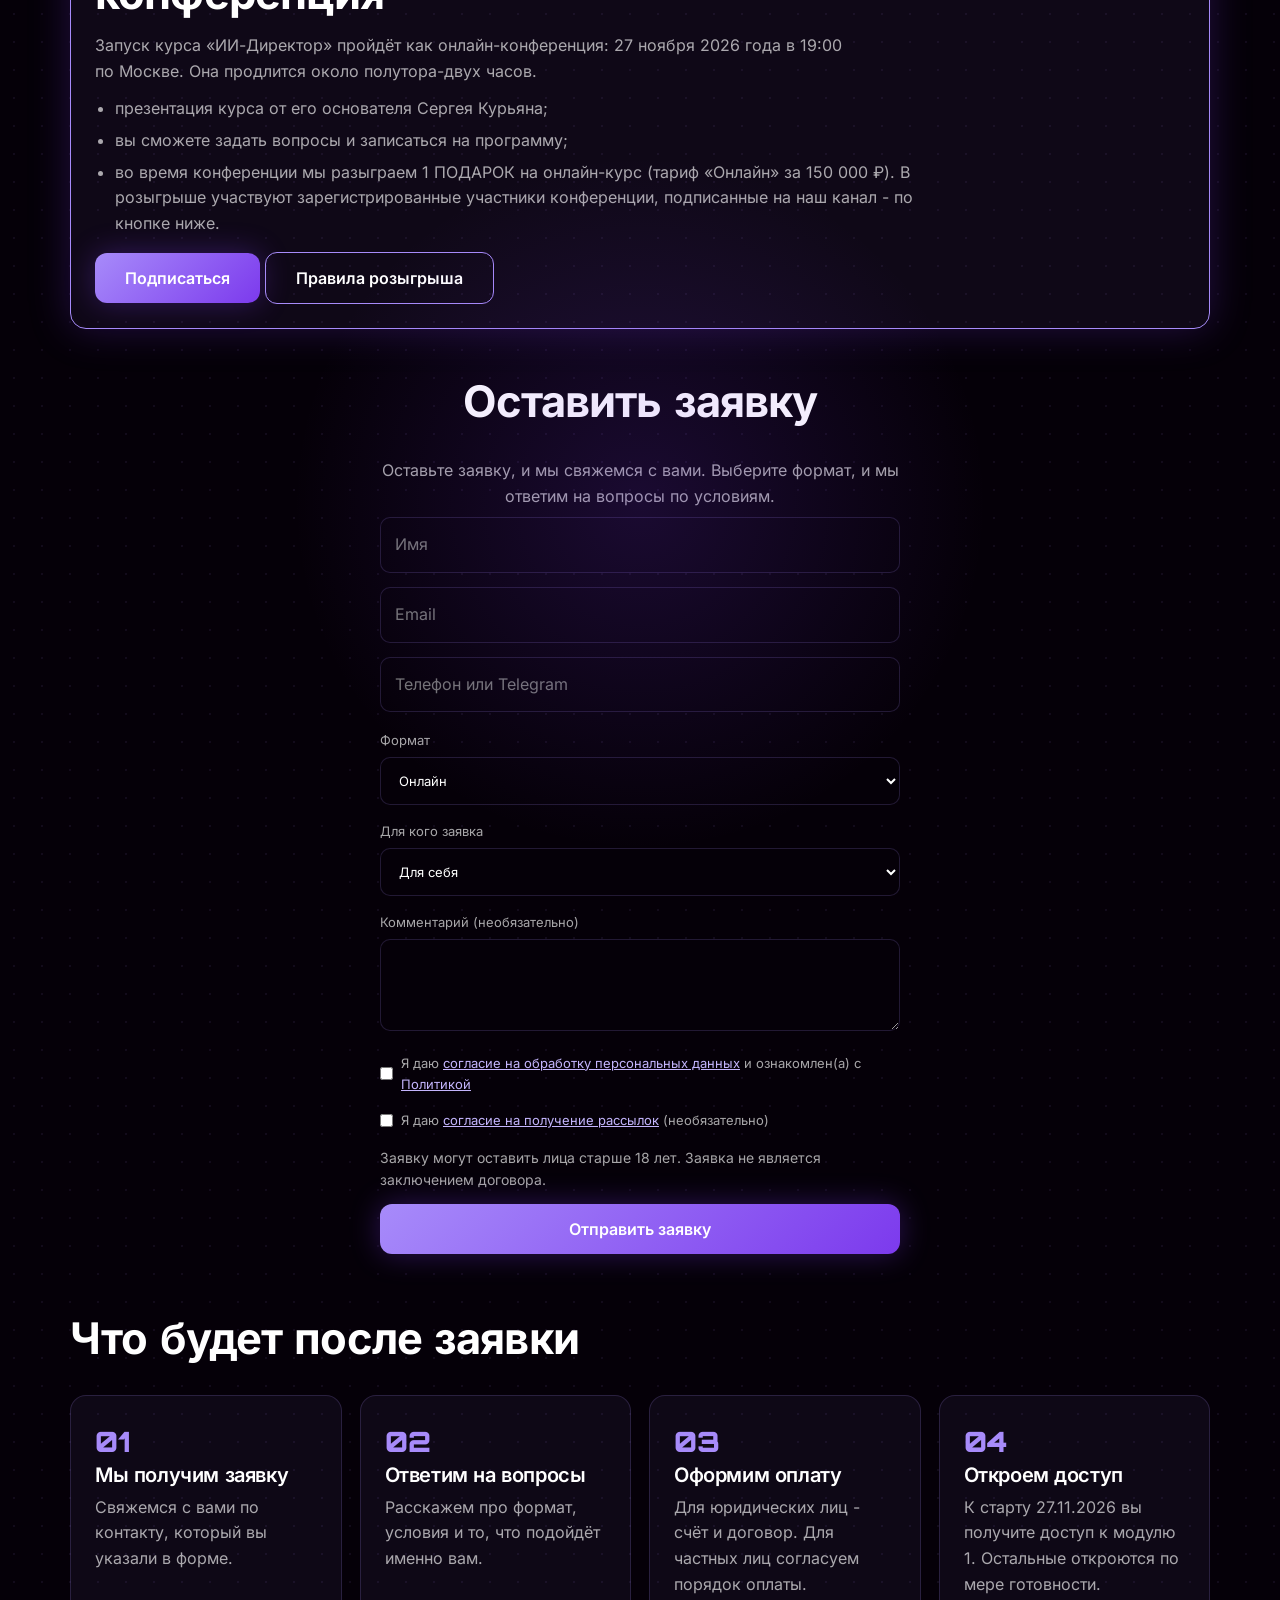
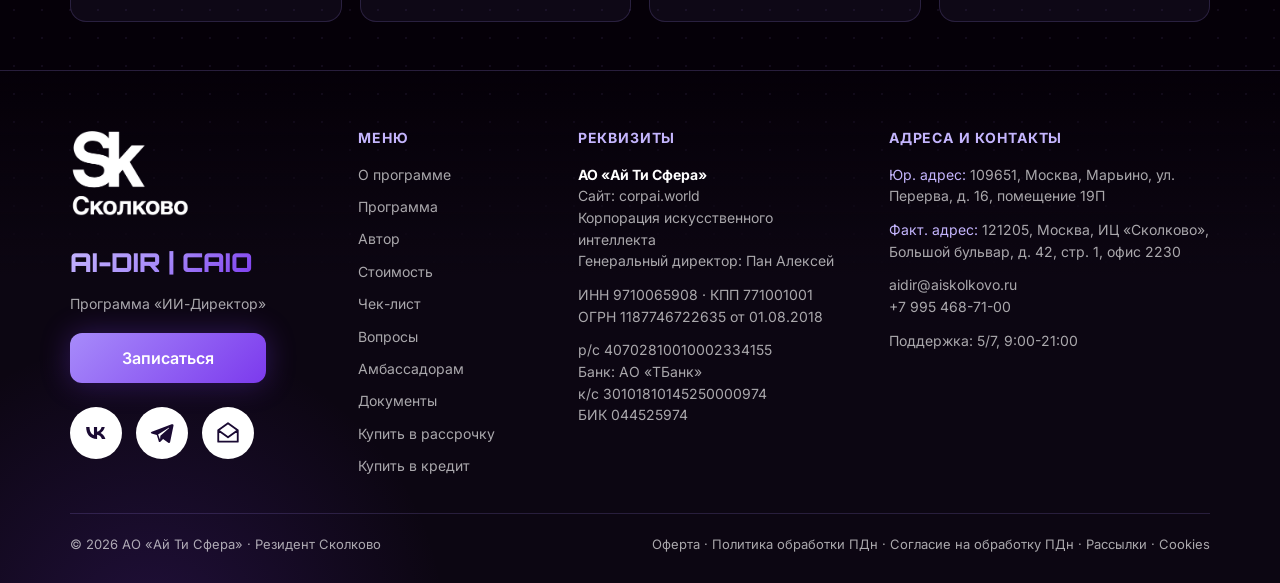
==== commit 9d32a9ac: "Приз розыгрыша: «ПОДАРОК» вместо «промокод на скидку 99%» Co-Authored-By: Claude Sonnet 5.5 <noreply" ====
--- a/index.html
+++ b/index.html
@@ -7,7 +7,7 @@
 <section class="glow hero"><div class="wrap hero-wrap"><div class="hero-planet" aria-hidden="true"><canvas id="planet"></canvas></div><span class="tag">Старт 27.11.2026, 19:00 МСК</span><h1 class="grad">ИИ-Директор<span class="h1-sub">AI-DIR · программа «Директор по внедрению ИИ»</span></h1>
 <p class="sub">CAIO (Chief AI Officer) - это новая ультра современная профессия. Программа для тех, кто хочет, чтобы ИИ приносил деньги в компанию, а не презентации.</p>
 <p class="facts">Результат: Защита перед комиссией вашего проекта и пакета из 19 документов, как если бы вы защищали проект перед своим руководством.</p>
-<div class="hero-btns"><a class="btn hero-cta" href="#conference">Забрать скидку 99%</a><a class="btn ghost" href="#checklist">Проверить готовность к ИИ</a></div></div></section>
+<div class="hero-btns"><a class="btn hero-cta" href="#conference">Забрать ПОДАРОК</a><a class="btn ghost" href="#checklist">Проверить готовность к ИИ</a></div></div></section>
 <section><div class="wrap lead"><div class="prob-grid"><div class="prob-video"><video controls preload="metadata" playsinline poster="video/vystuplenie-1-poster.webp"><source src="video/vystuplenie-1.mp4" type="video/mp4">Ваш браузер не поддерживает видео.</video></div><div class="prob-text"><h2>Проблема, которую вы знаете</h2>
 <p>Каждая компания сегодня «что-то делает с ИИ». Сотрудники пробуют чат-боты, подрядчики показывают демо, руководство ждёт результата. А дальше начинается знакомое: пилоты, которые не превращаются в систему; красивые цифры эффекта, которые никто не может проверить; бюджет, который финансовый директор не готов подписать; риски с данными, о которых вспоминают после инцидента.</p>
 <p>Проблема не в технологиях. Проблема в том, что внедрением ИИ некому управлять как бизнес-проектом. Спрос на реальных специалистов превышает предложение. Именно эту роль - директора по внедрению ИИ - и выстраивает программа.</p></div></div></div></section>
@@ -77,7 +77,7 @@
 </div></div></section>
 <section id="conference"><div class="wrap"><div class="card hot"><h2 style="margin-bottom:16px">27 ноября 2026, 19:00 МСК: онлайн-конференция</h2>
 <p style="color:var(--mut);max-width:760px;margin-bottom:12px">Запуск курса «ИИ-Директор» пройдёт как онлайн-конференция: 27 ноября 2026 года в 19:00 по Москве. Она продлится около полутора-двух часов.</p>
-<ul class="list" style="margin-bottom:16px"><li>презентация курса от его основателя Сергея Курьяна;</li><li>вы сможете задать вопросы и записаться на программу;</li><li>во время конференции мы разыграем 1 промокод на скидку 99% на онлайн-курс (тариф «Онлайн» за 150 000 ₽). В розыгрыше участвуют зарегистрированные участники конференции, подписанные на наш канал - по кнопке ниже.</li></ul>
+<ul class="list" style="margin-bottom:16px"><li>презентация курса от его основателя Сергея Курьяна;</li><li>вы сможете задать вопросы и записаться на программу;</li><li>во время конференции мы разыграем 1 ПОДАРОК на онлайн-курс (тариф «Онлайн» за 150 000 ₽). В розыгрыше участвуют зарегистрированные участники конференции, подписанные на наш канал - по кнопке ниже.</li></ul>
 <a class="btn" href="https://t.me/AIDir_bot?start=src_site" target="_blank" rel="noopener">Подписаться</a> <a class="btn ghost" href="legal/promo-rules.html">Правила розыгрыша</a></div></div></section>
 <section id="apply" class="glow"><div class="wrap" style="max-width:560px"><h2 style="text-align:center">Оставить заявку</h2>
 <p style="color:var(--mut);text-align:center">Оставьте заявку, и мы свяжемся с вами. Выберите формат, и мы ответим на вопросы по условиям.</p>
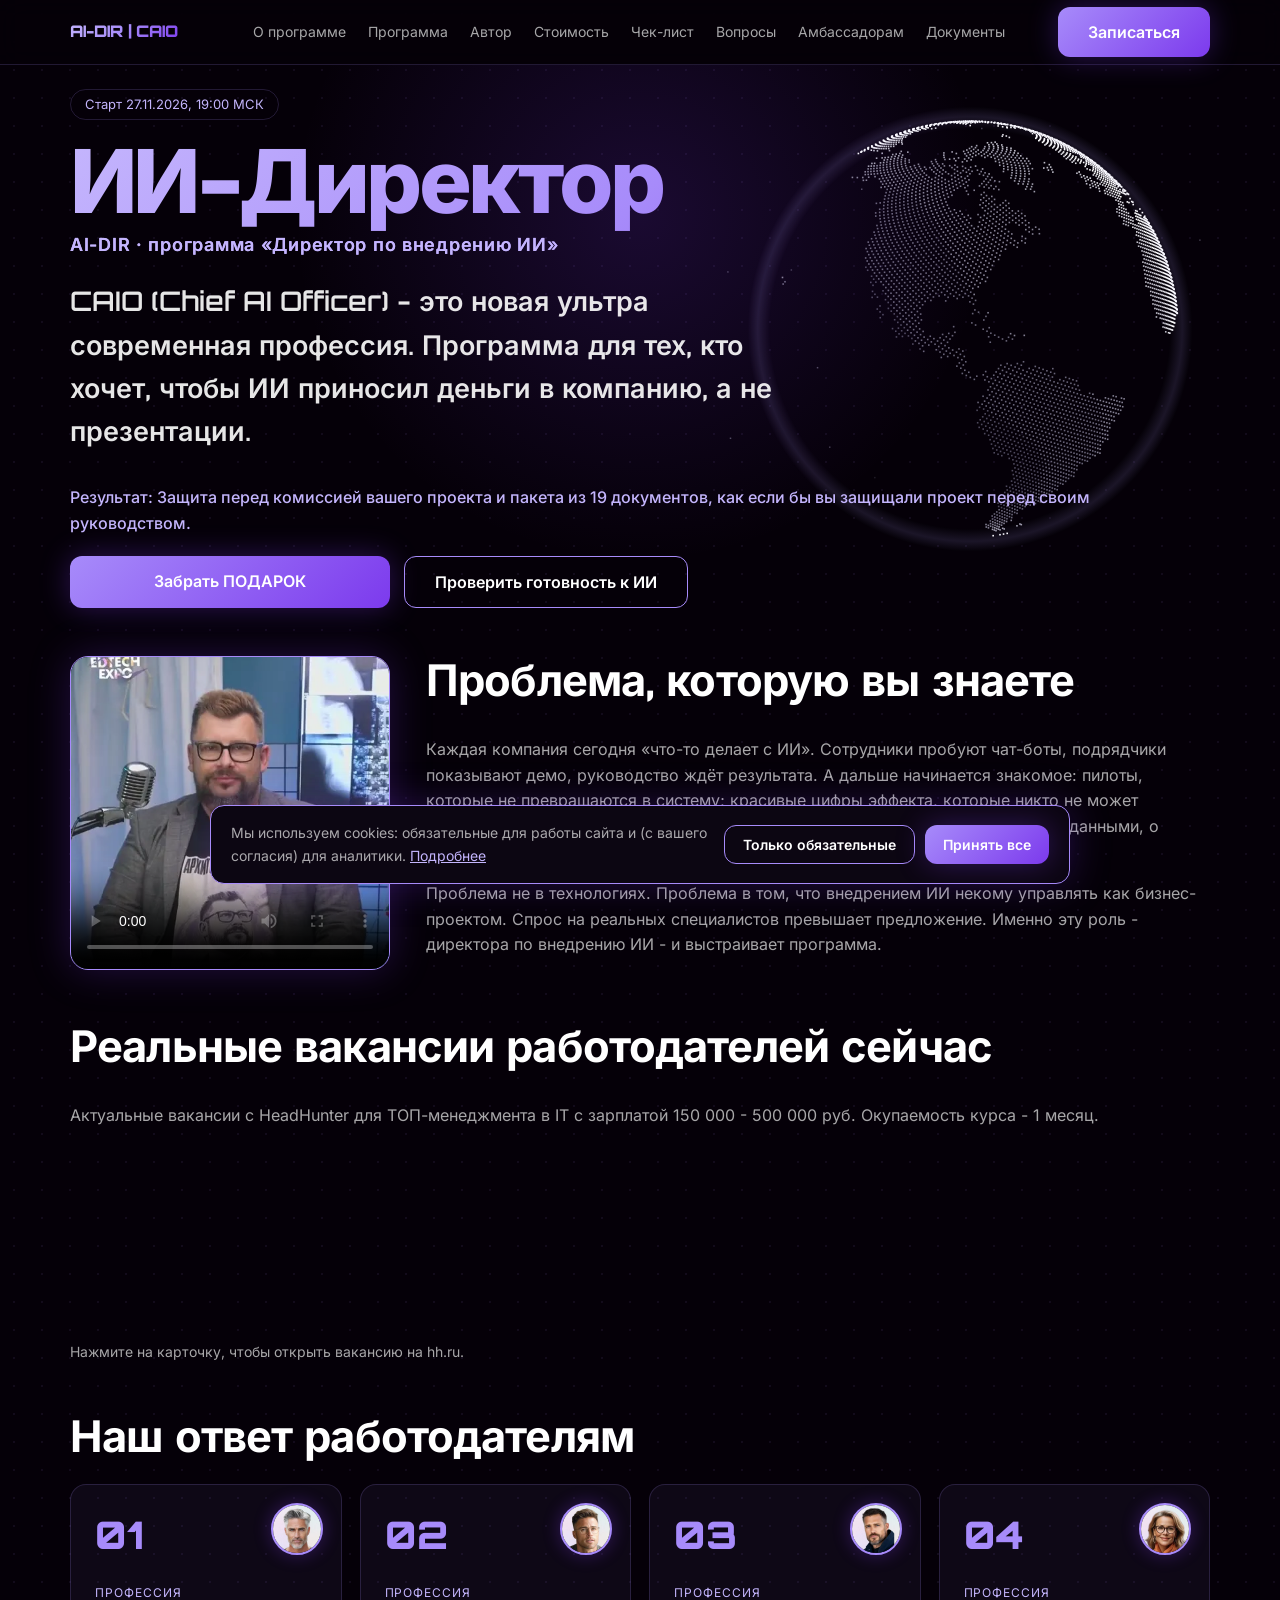
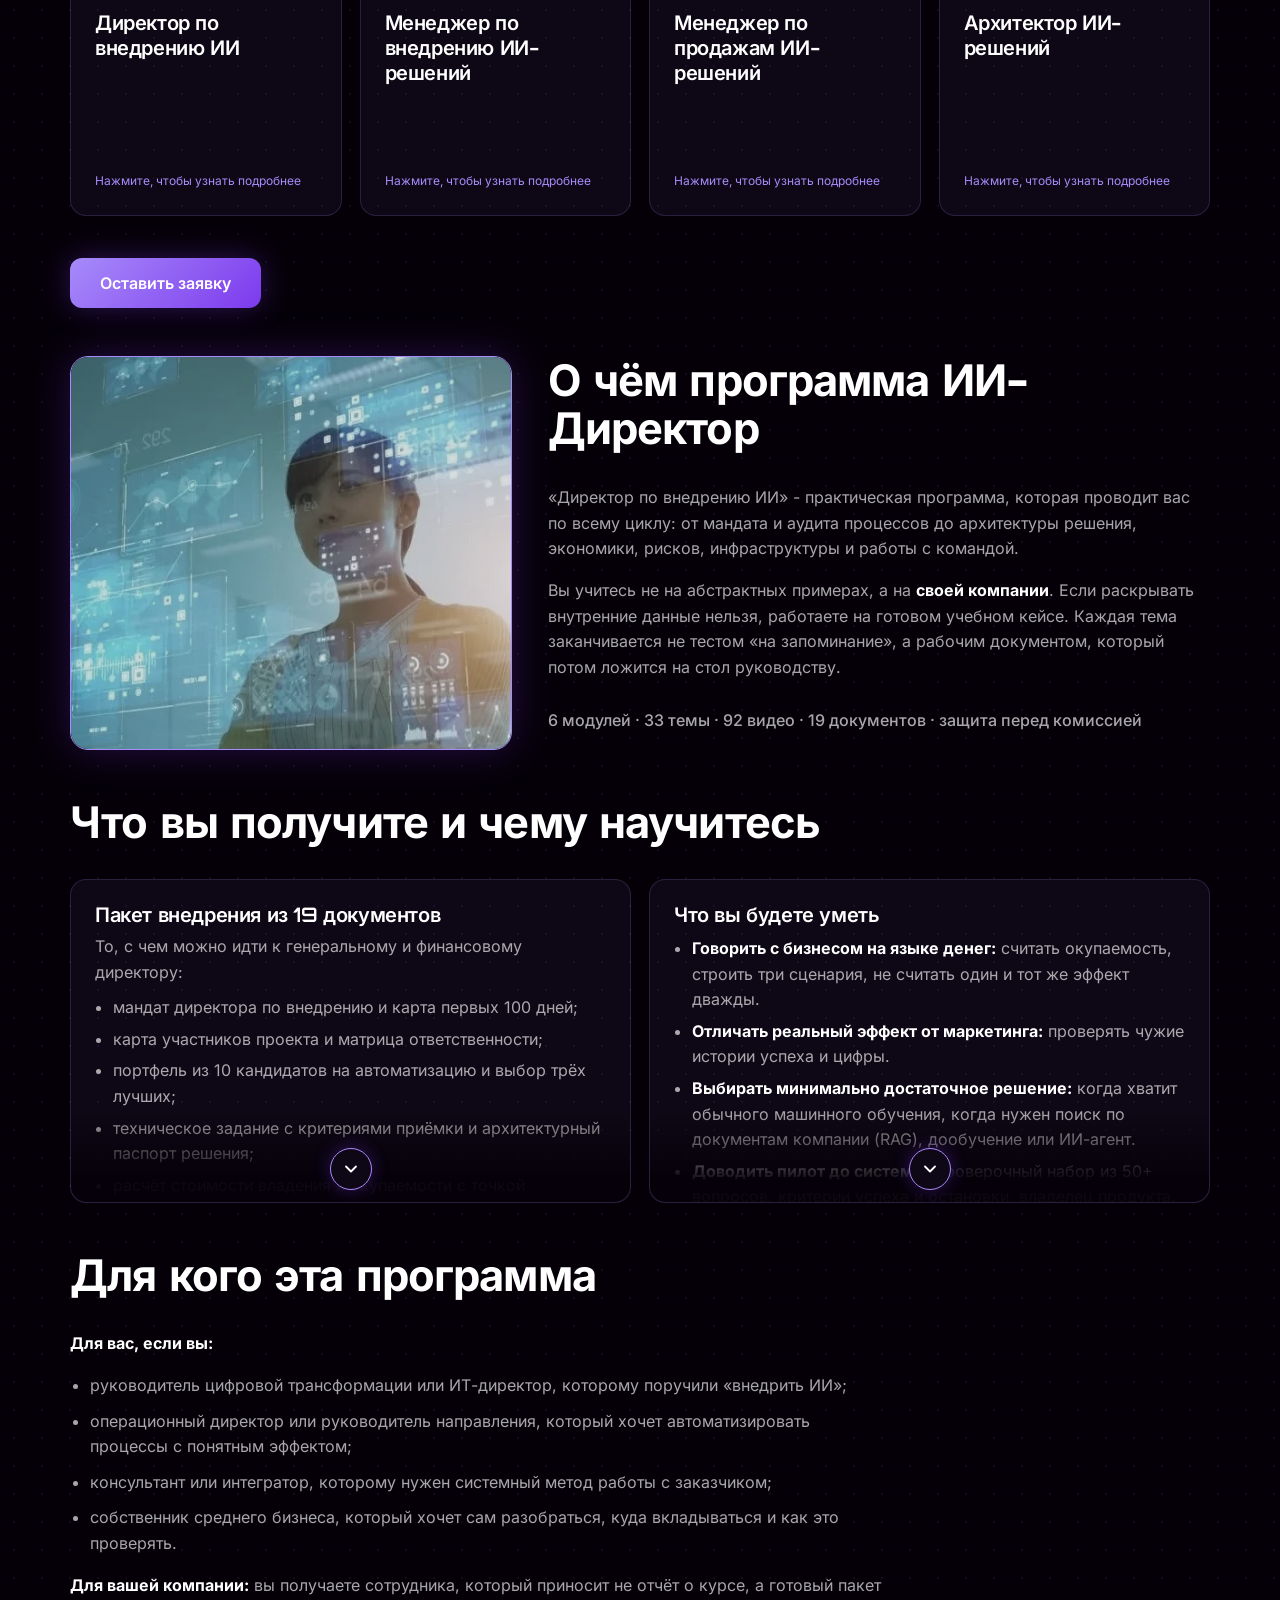
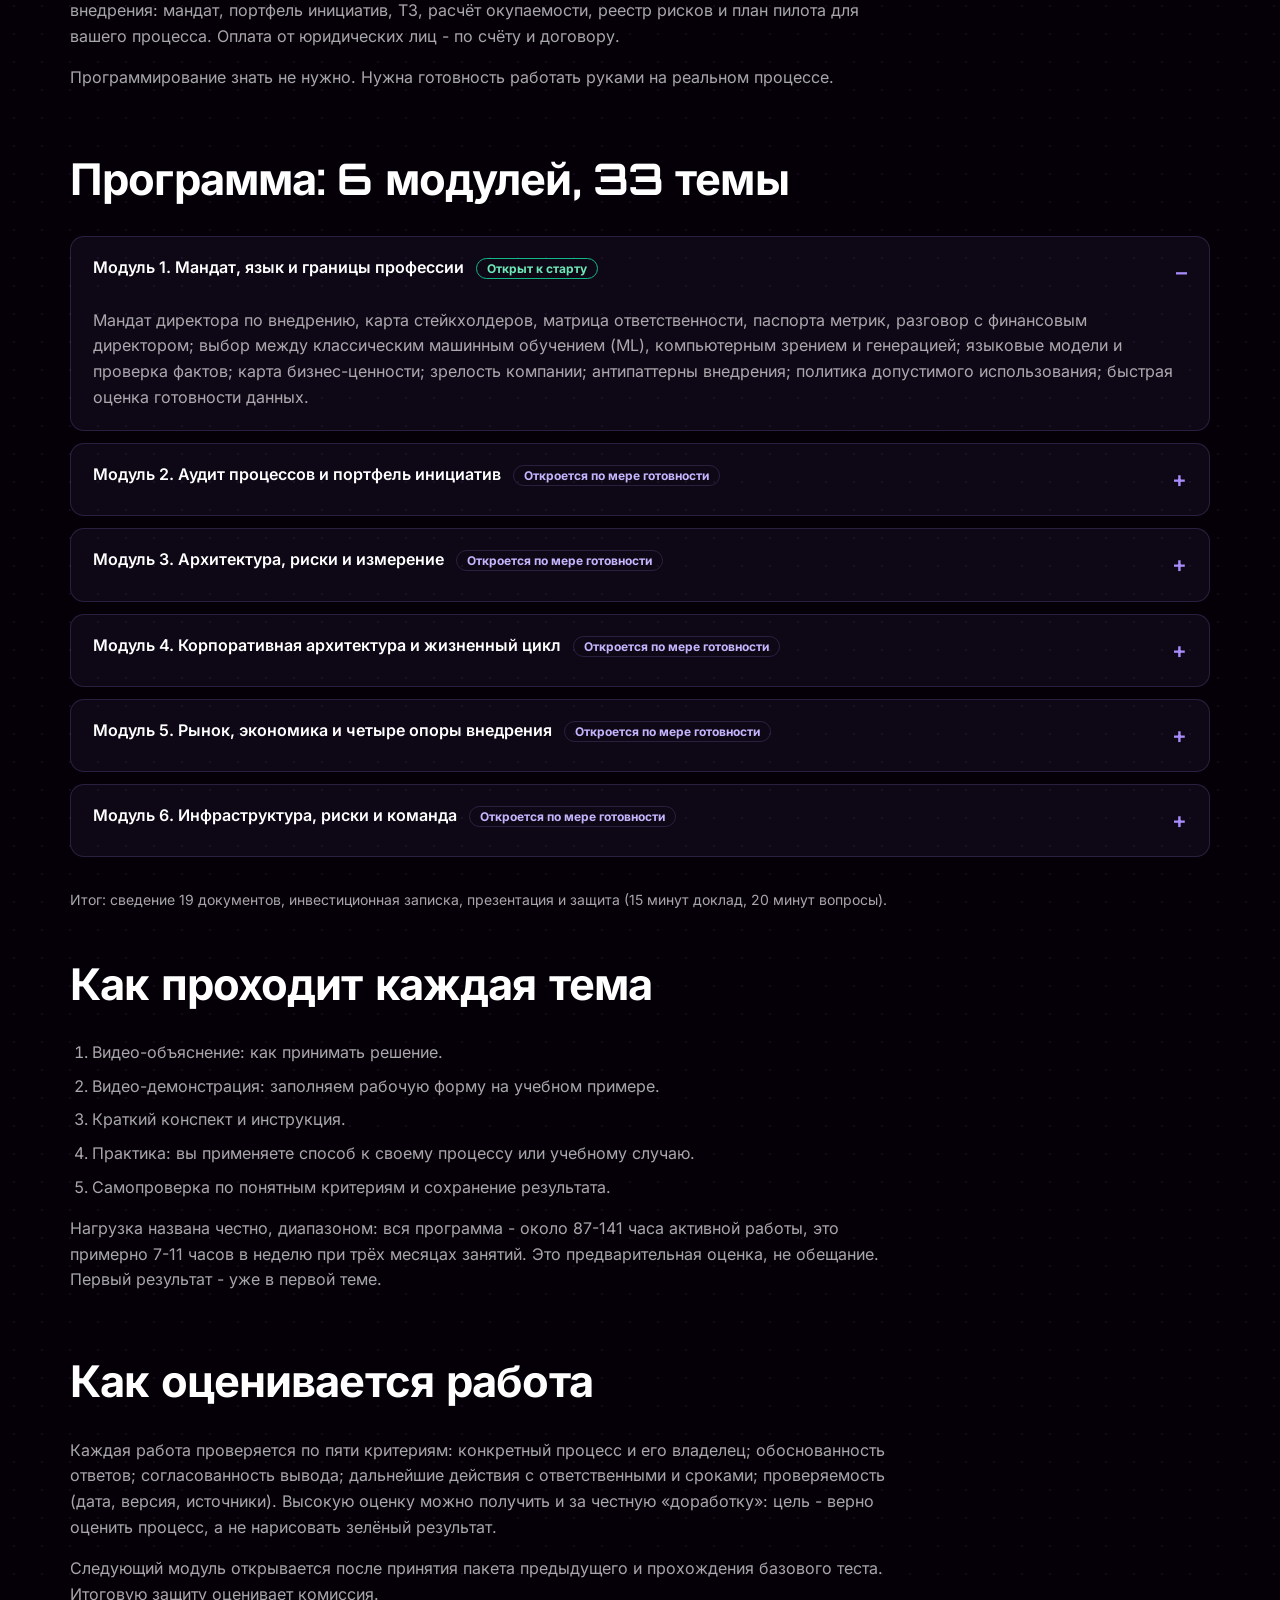
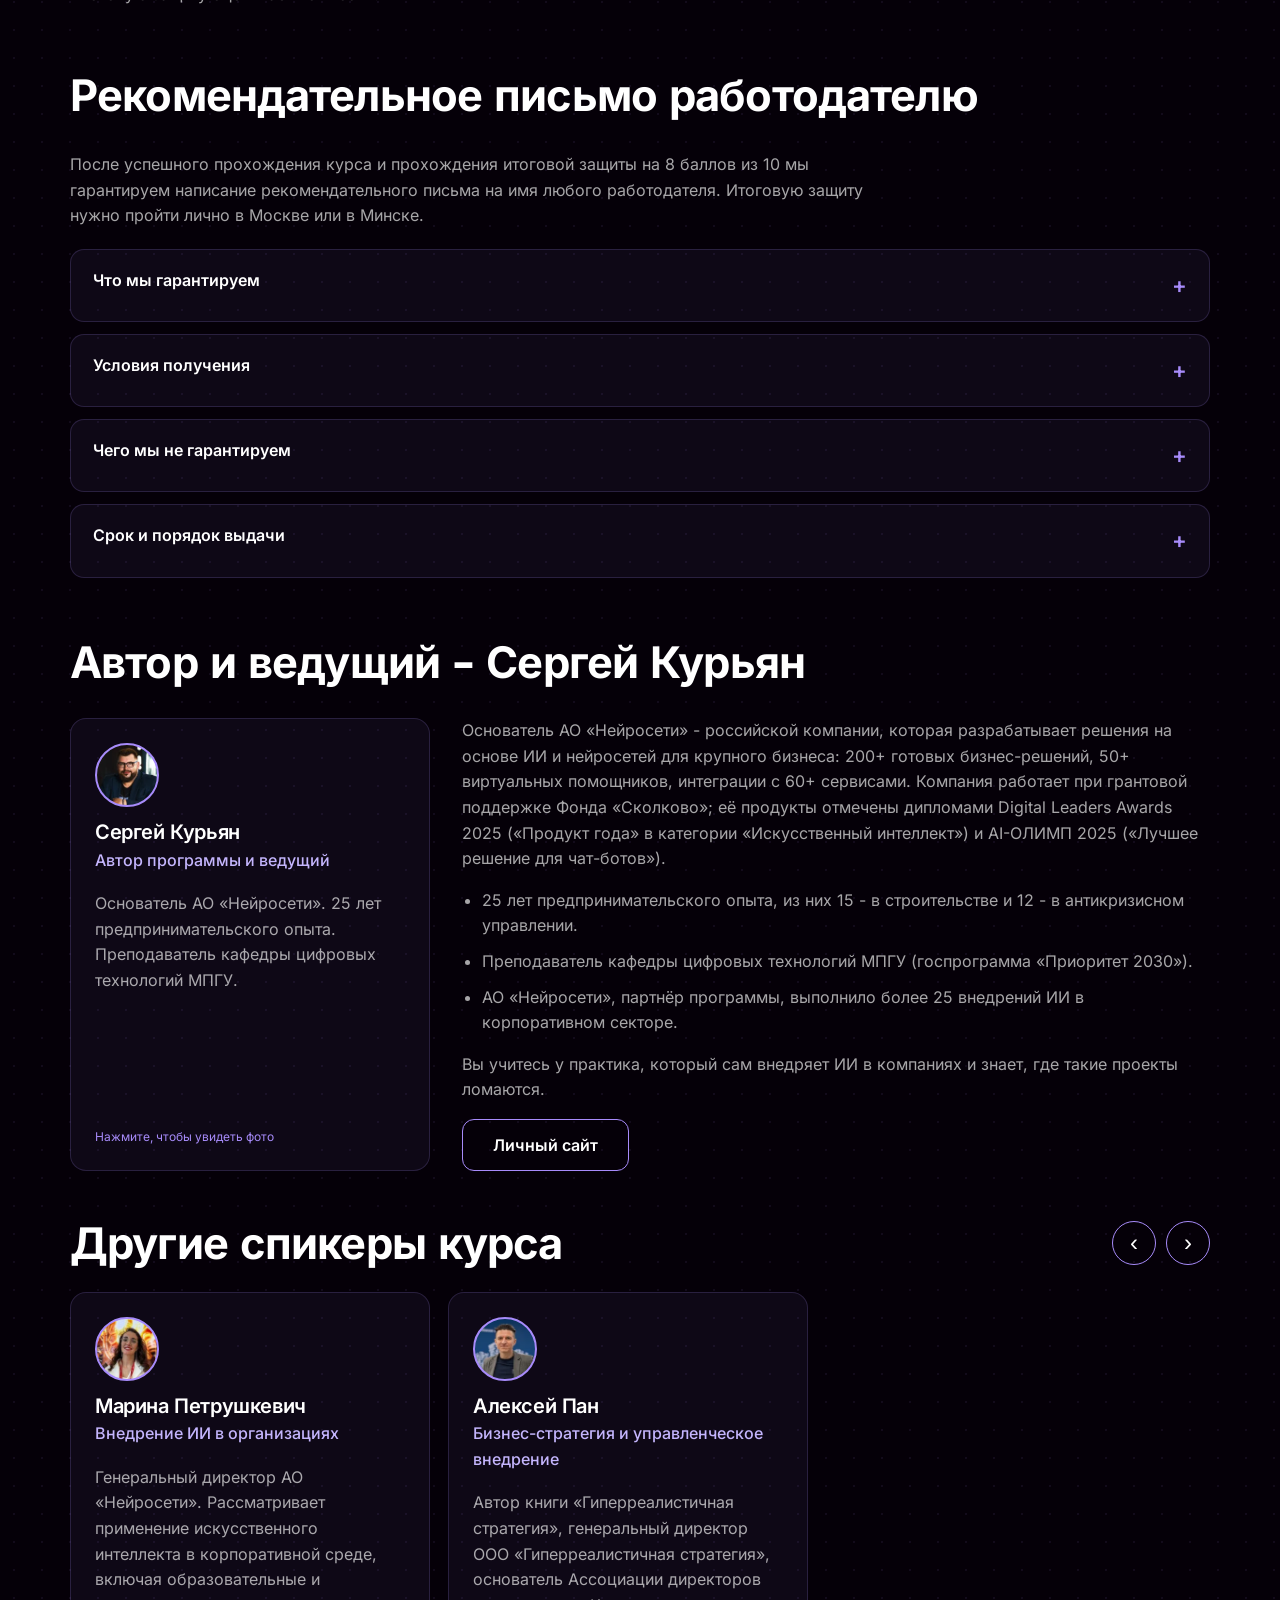
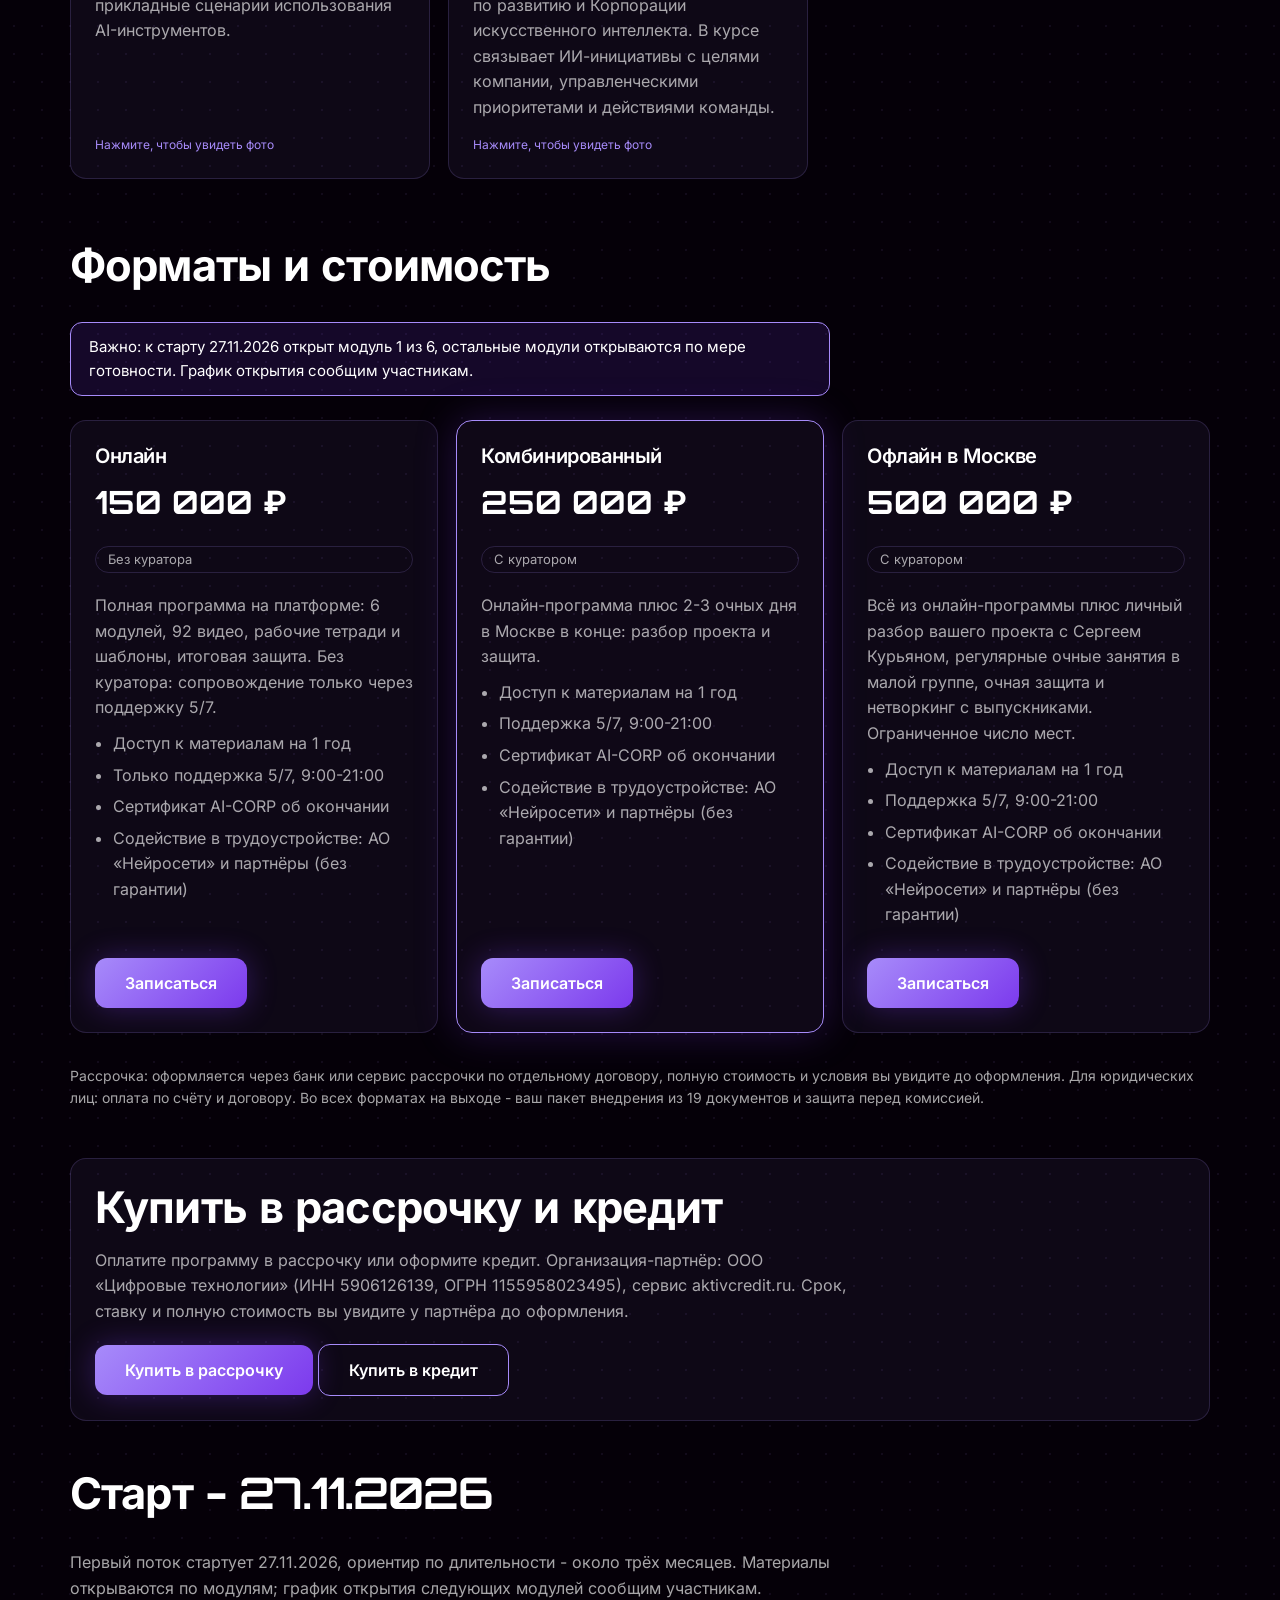
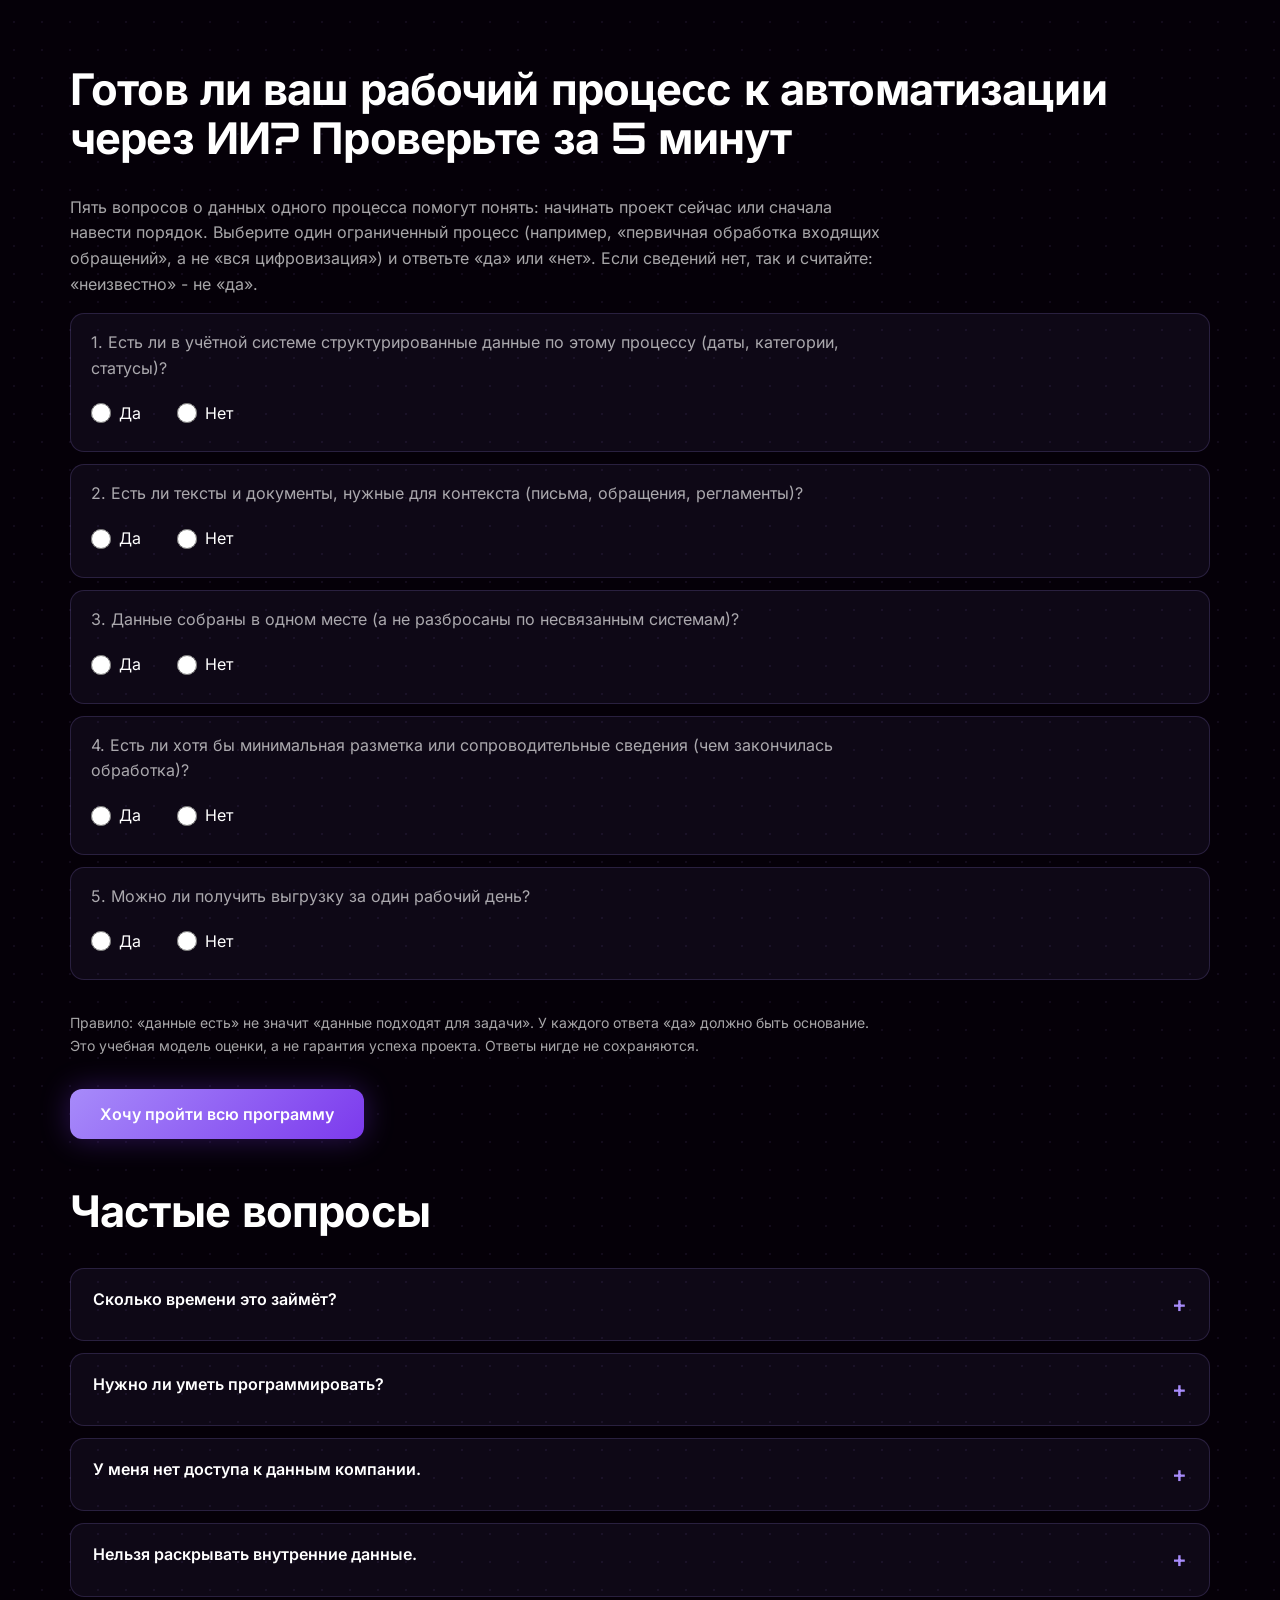
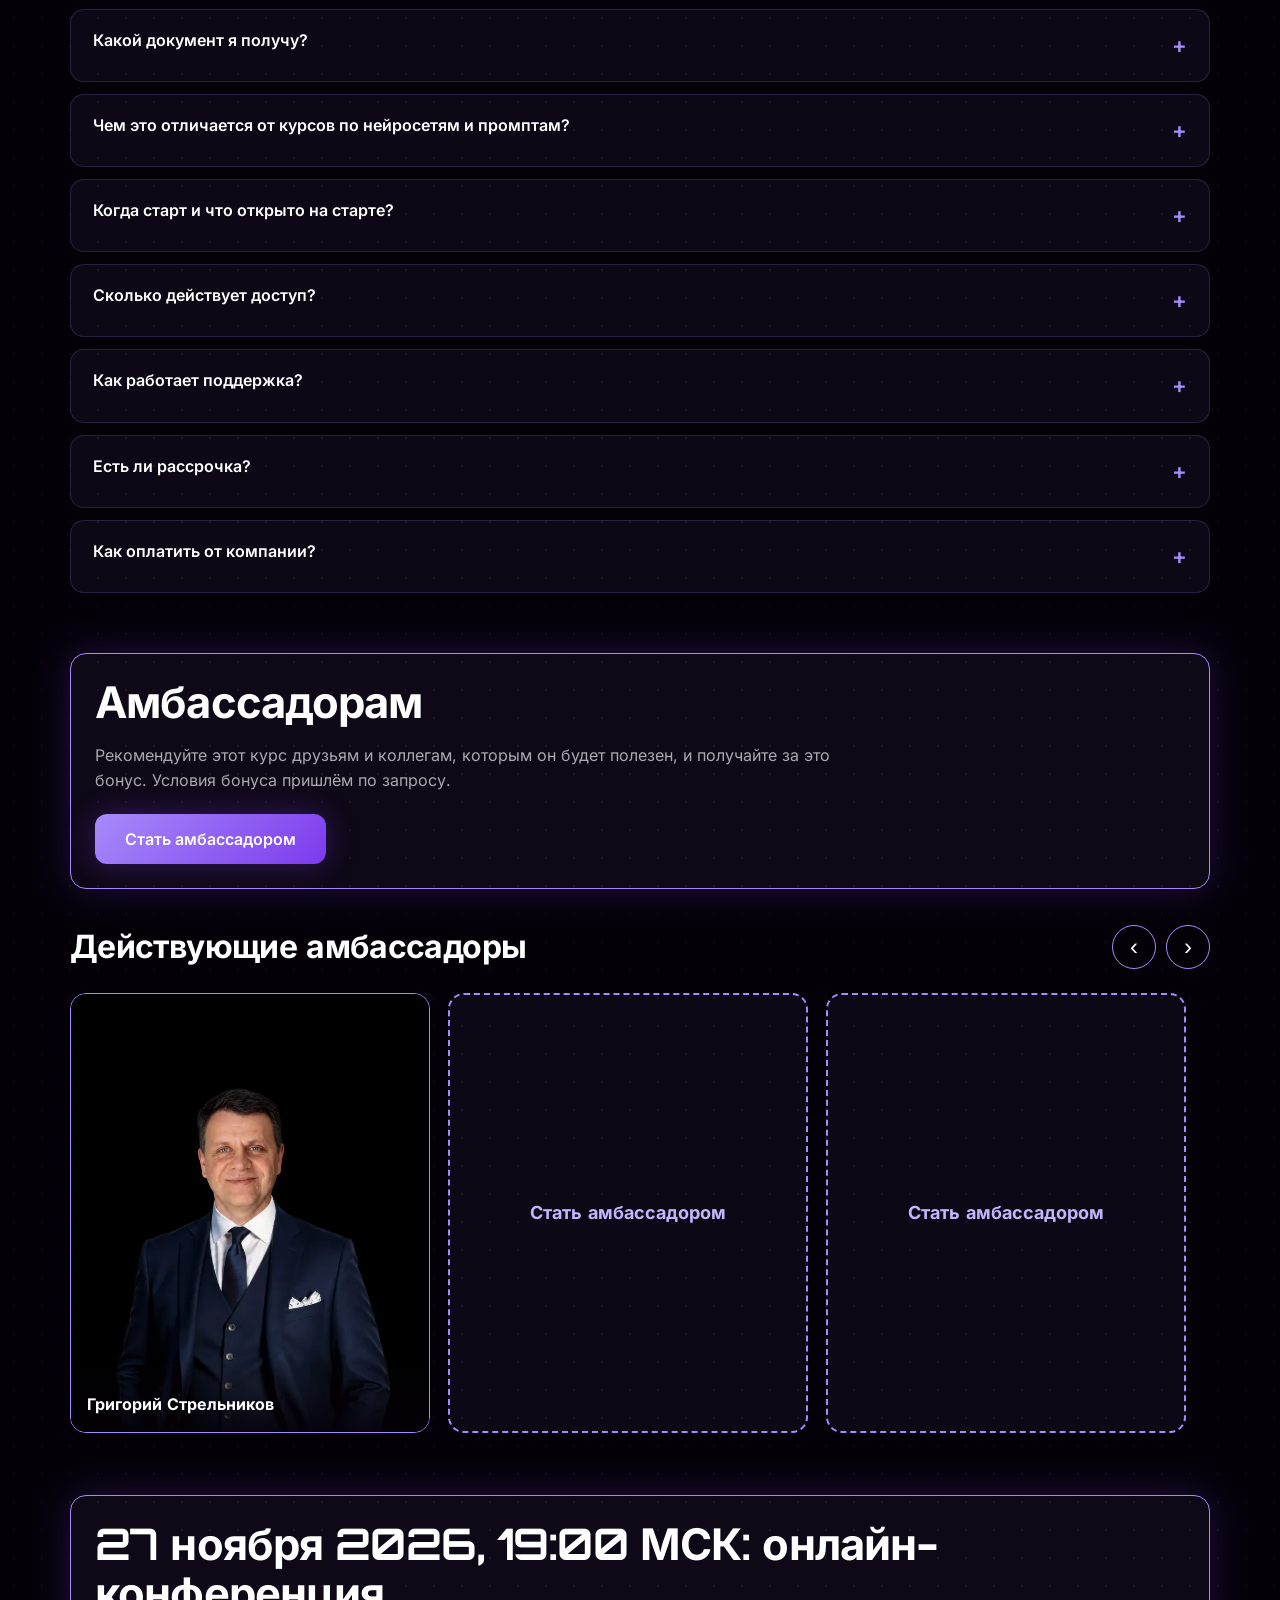
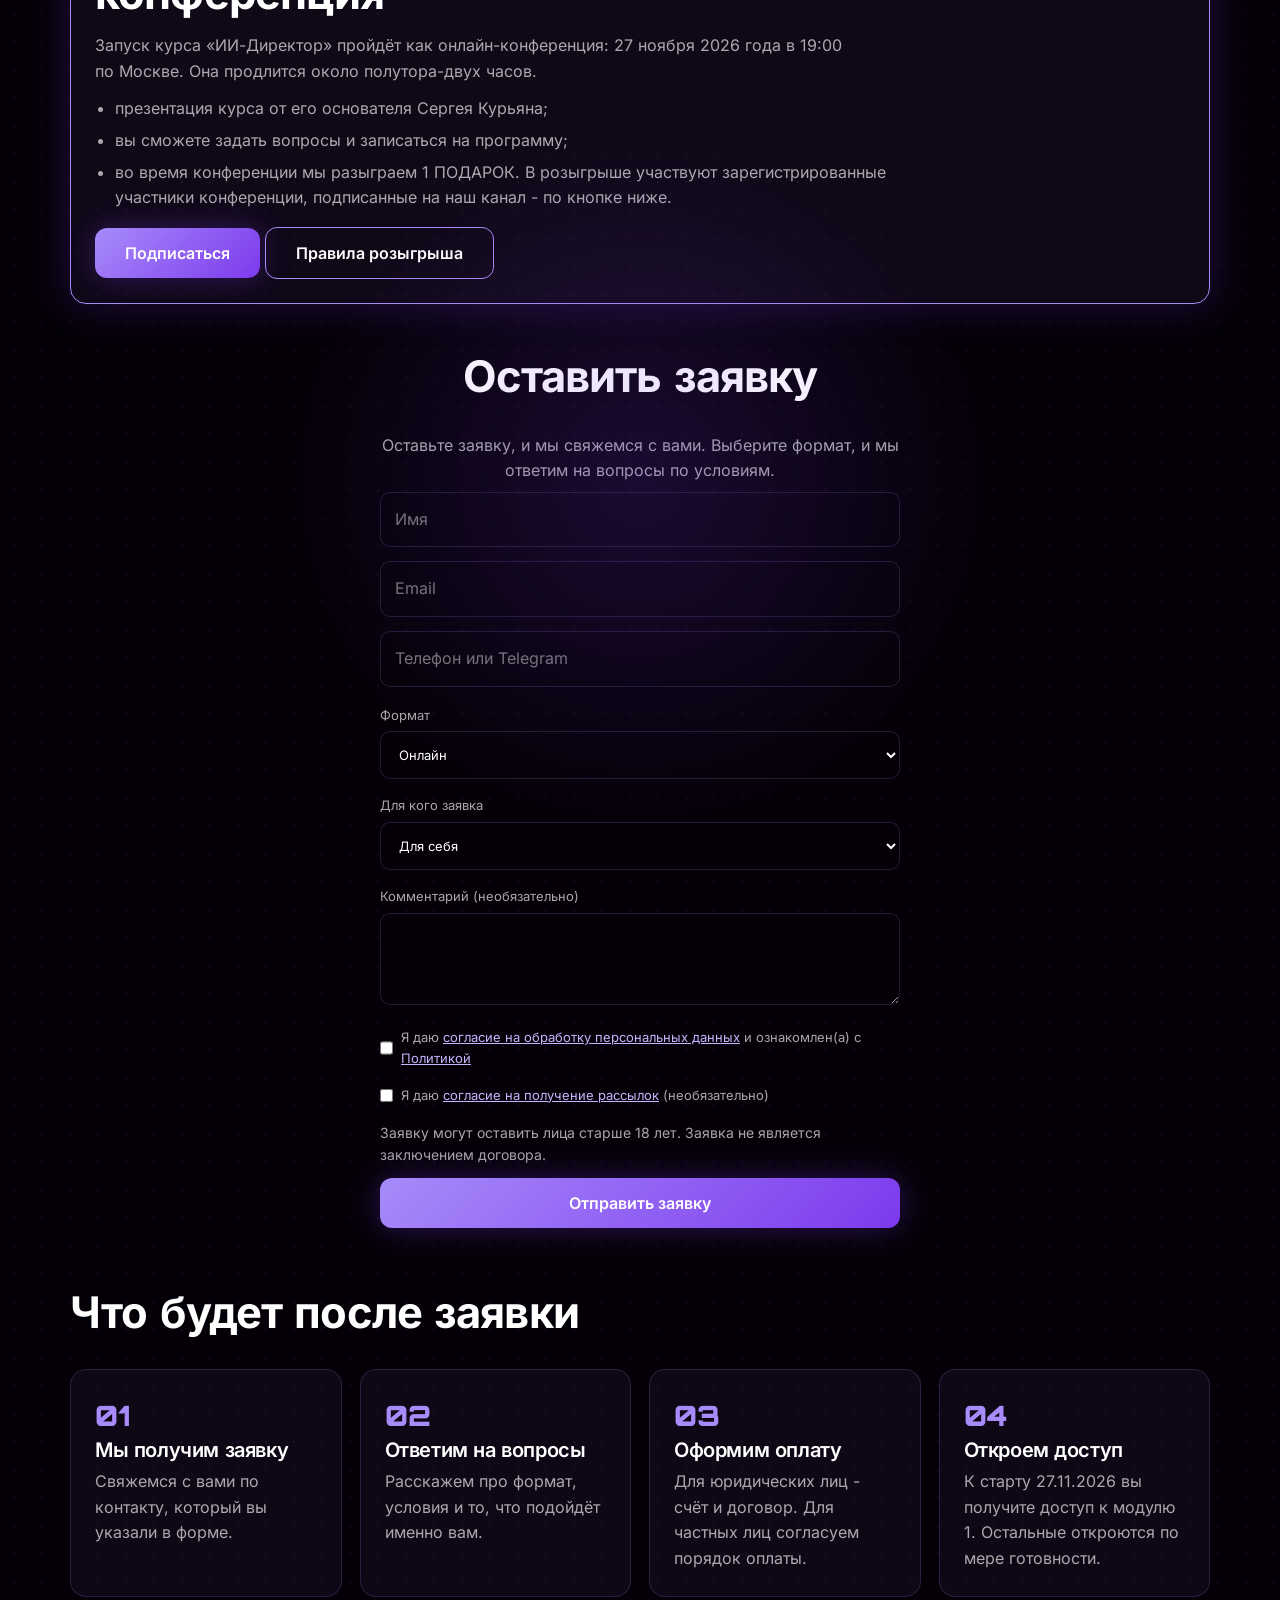
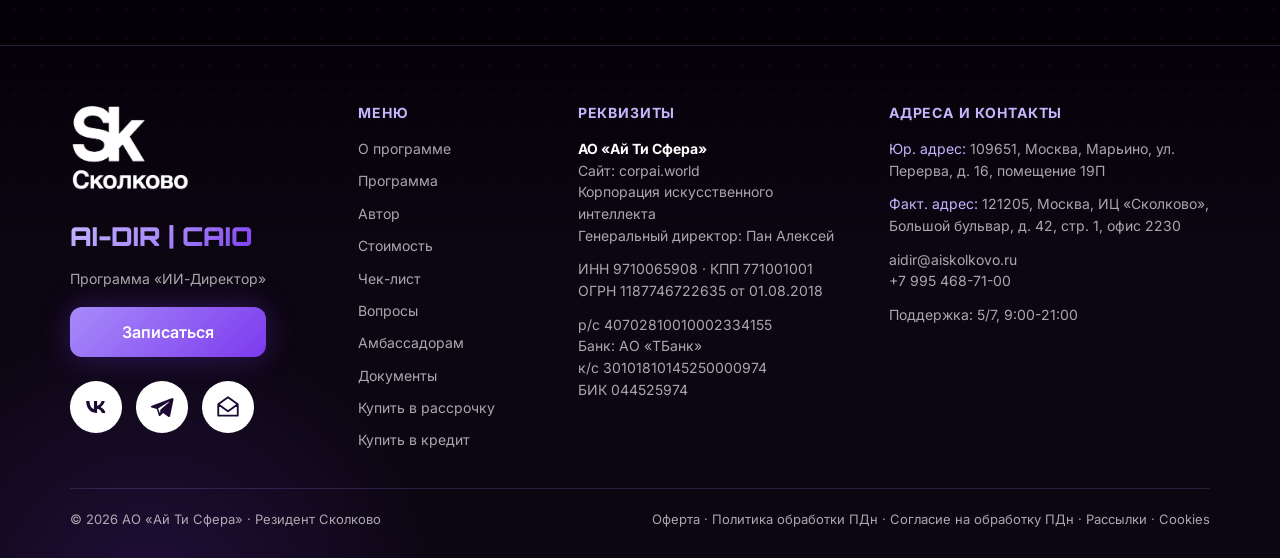
==== commit 35e4d15e: "Розыгрыш: приз без привязки к курсу, слово «промокод» заменено на «подарок» Co-Authored-By: Claude S" ====
--- a/index.html
+++ b/index.html
@@ -77,7 +77,7 @@
 </div></div></section>
 <section id="conference"><div class="wrap"><div class="card hot"><h2 style="margin-bottom:16px">27 ноября 2026, 19:00 МСК: онлайн-конференция</h2>
 <p style="color:var(--mut);max-width:760px;margin-bottom:12px">Запуск курса «ИИ-Директор» пройдёт как онлайн-конференция: 27 ноября 2026 года в 19:00 по Москве. Она продлится около полутора-двух часов.</p>
-<ul class="list" style="margin-bottom:16px"><li>презентация курса от его основателя Сергея Курьяна;</li><li>вы сможете задать вопросы и записаться на программу;</li><li>во время конференции мы разыграем 1 ПОДАРОК на онлайн-курс (тариф «Онлайн» за 150 000 ₽). В розыгрыше участвуют зарегистрированные участники конференции, подписанные на наш канал - по кнопке ниже.</li></ul>
+<ul class="list" style="margin-bottom:16px"><li>презентация курса от его основателя Сергея Курьяна;</li><li>вы сможете задать вопросы и записаться на программу;</li><li>во время конференции мы разыграем 1 ПОДАРОК. В розыгрыше участвуют зарегистрированные участники конференции, подписанные на наш канал - по кнопке ниже.</li></ul>
 <a class="btn" href="https://t.me/AIDir_bot?start=src_site" target="_blank" rel="noopener">Подписаться</a> <a class="btn ghost" href="legal/promo-rules.html">Правила розыгрыша</a></div></div></section>
 <section id="apply" class="glow"><div class="wrap" style="max-width:560px"><h2 style="text-align:center">Оставить заявку</h2>
 <p style="color:var(--mut);text-align:center">Оставьте заявку, и мы свяжемся с вами. Выберите формат, и мы ответим на вопросы по условиям.</p>
@@ -112,7 +112,7 @@
 <div id="cookie" class="cookie" style="display:none"><p>Мы используем cookies: обязательные для работы сайта и (с вашего согласия) для аналитики. <a href="legal/cookies.html">Подробнее</a></p><div><button class="btn ghost" data-c="min">Только обязательные</button><button class="btn" data-c="all">Принять все</button></div></div>
 <dialog id="thanksDialog" aria-labelledby="thanksTitle"><button type="button" class="x" aria-label="Закрыть">×</button>
 <h3 id="thanksTitle" style="margin-bottom:12px">Благодарим за регистрацию!</h3>
-<p style="margin-bottom:12px">Обязательно зайдите в наш канал, чтобы ничего не упустить! В нем будут все новости о курсе и там мы объявим победителя розыгрыша промокода!</p>
+<p style="margin-bottom:12px">Обязательно зайдите в наш канал, чтобы ничего не упустить! В нем будут все новости о курсе и там мы объявим победителя розыгрыша подарка!</p>
 <p style="margin-bottom:0"><a href="https://t.me/AIDir_bot?start=src_site" target="_blank" rel="noopener">https://t.me/AIDir_bot?start=src_site</a></p></dialog>
 <script src="docs-modal.js"></script>
 <script src="ui.js"></script>
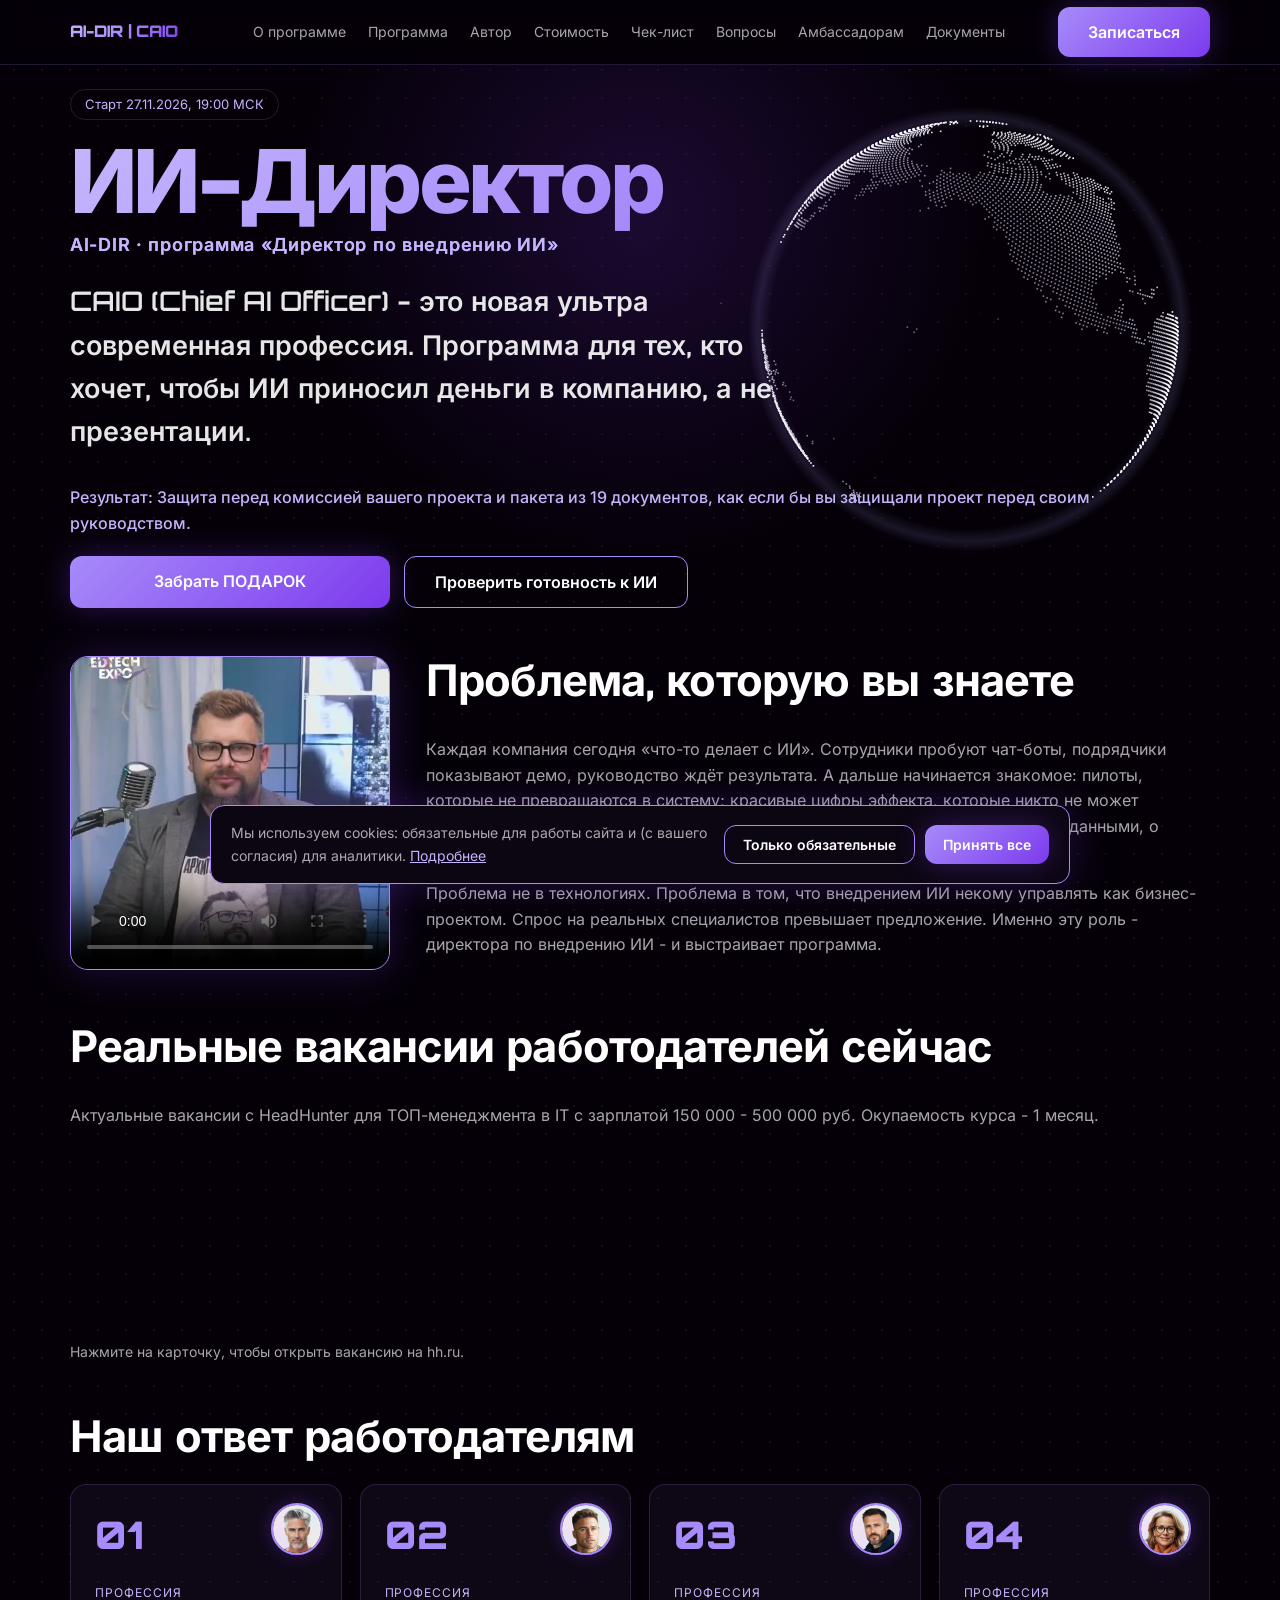
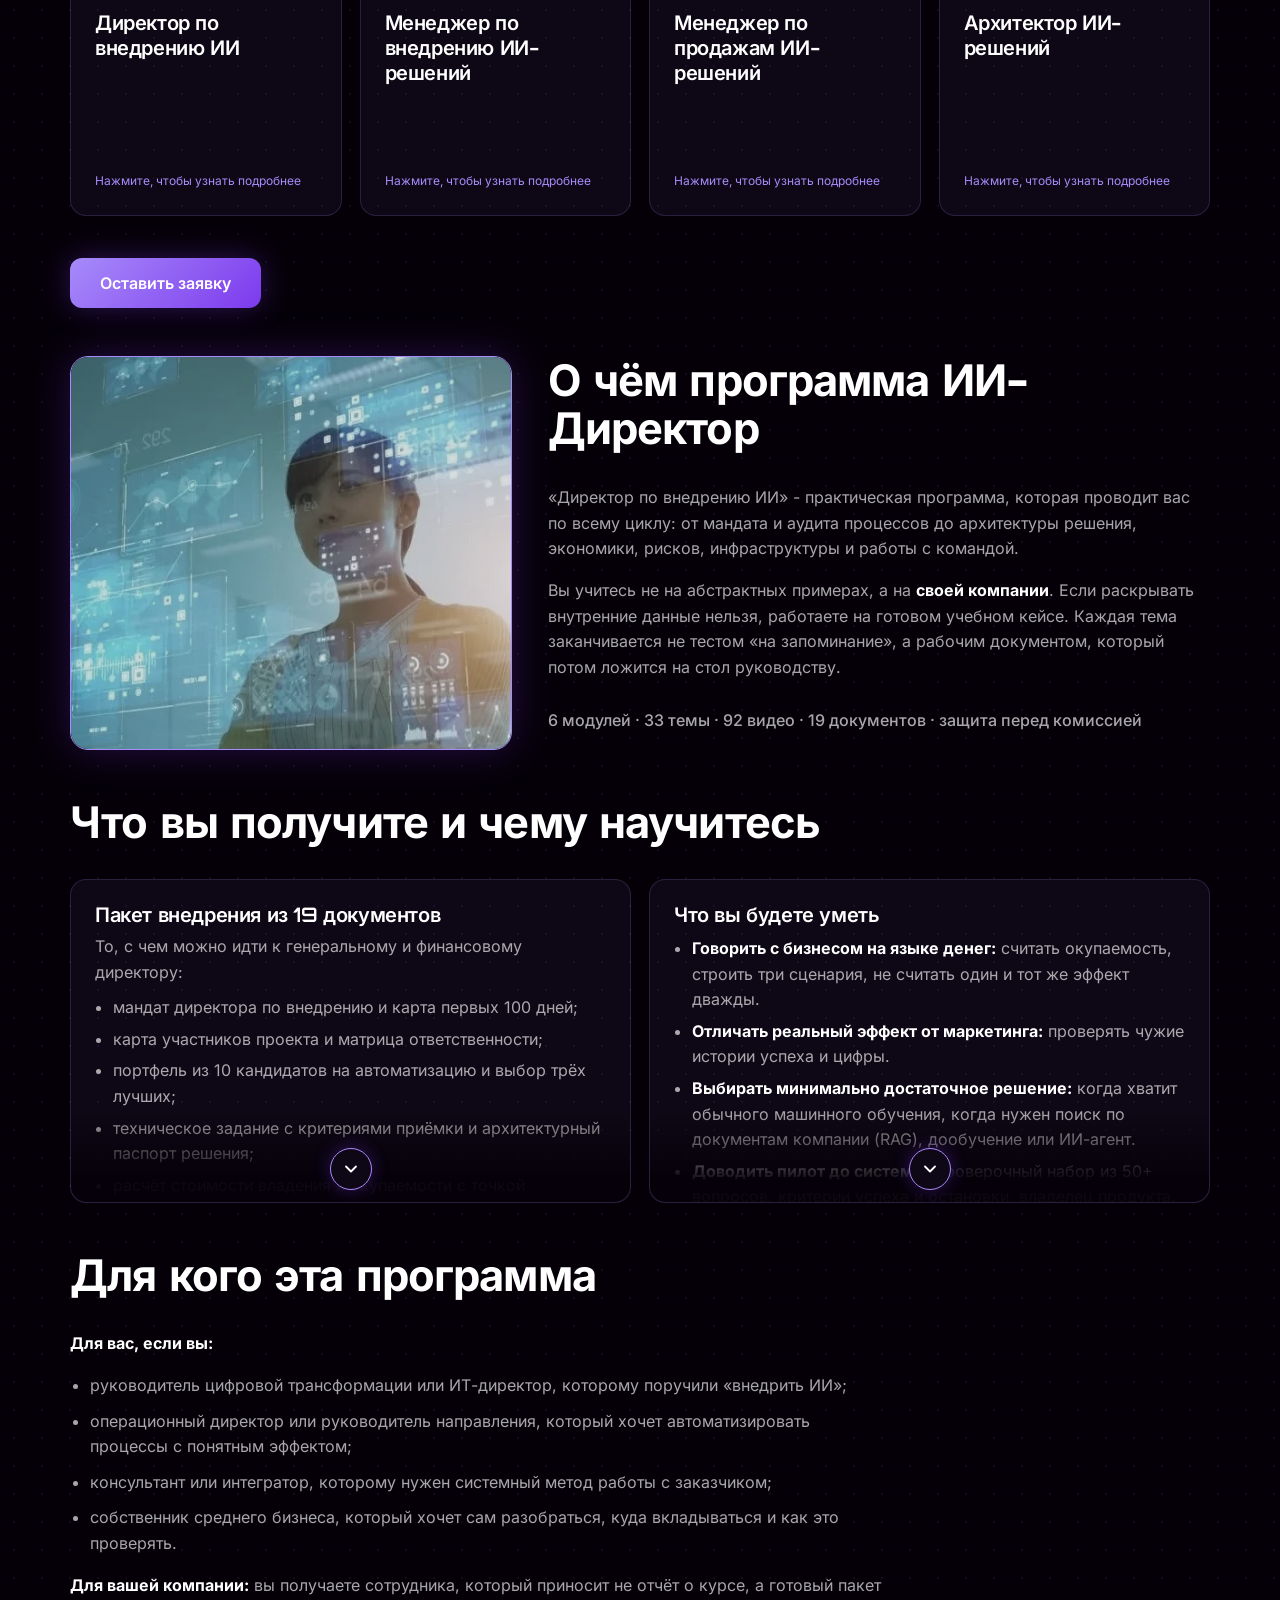
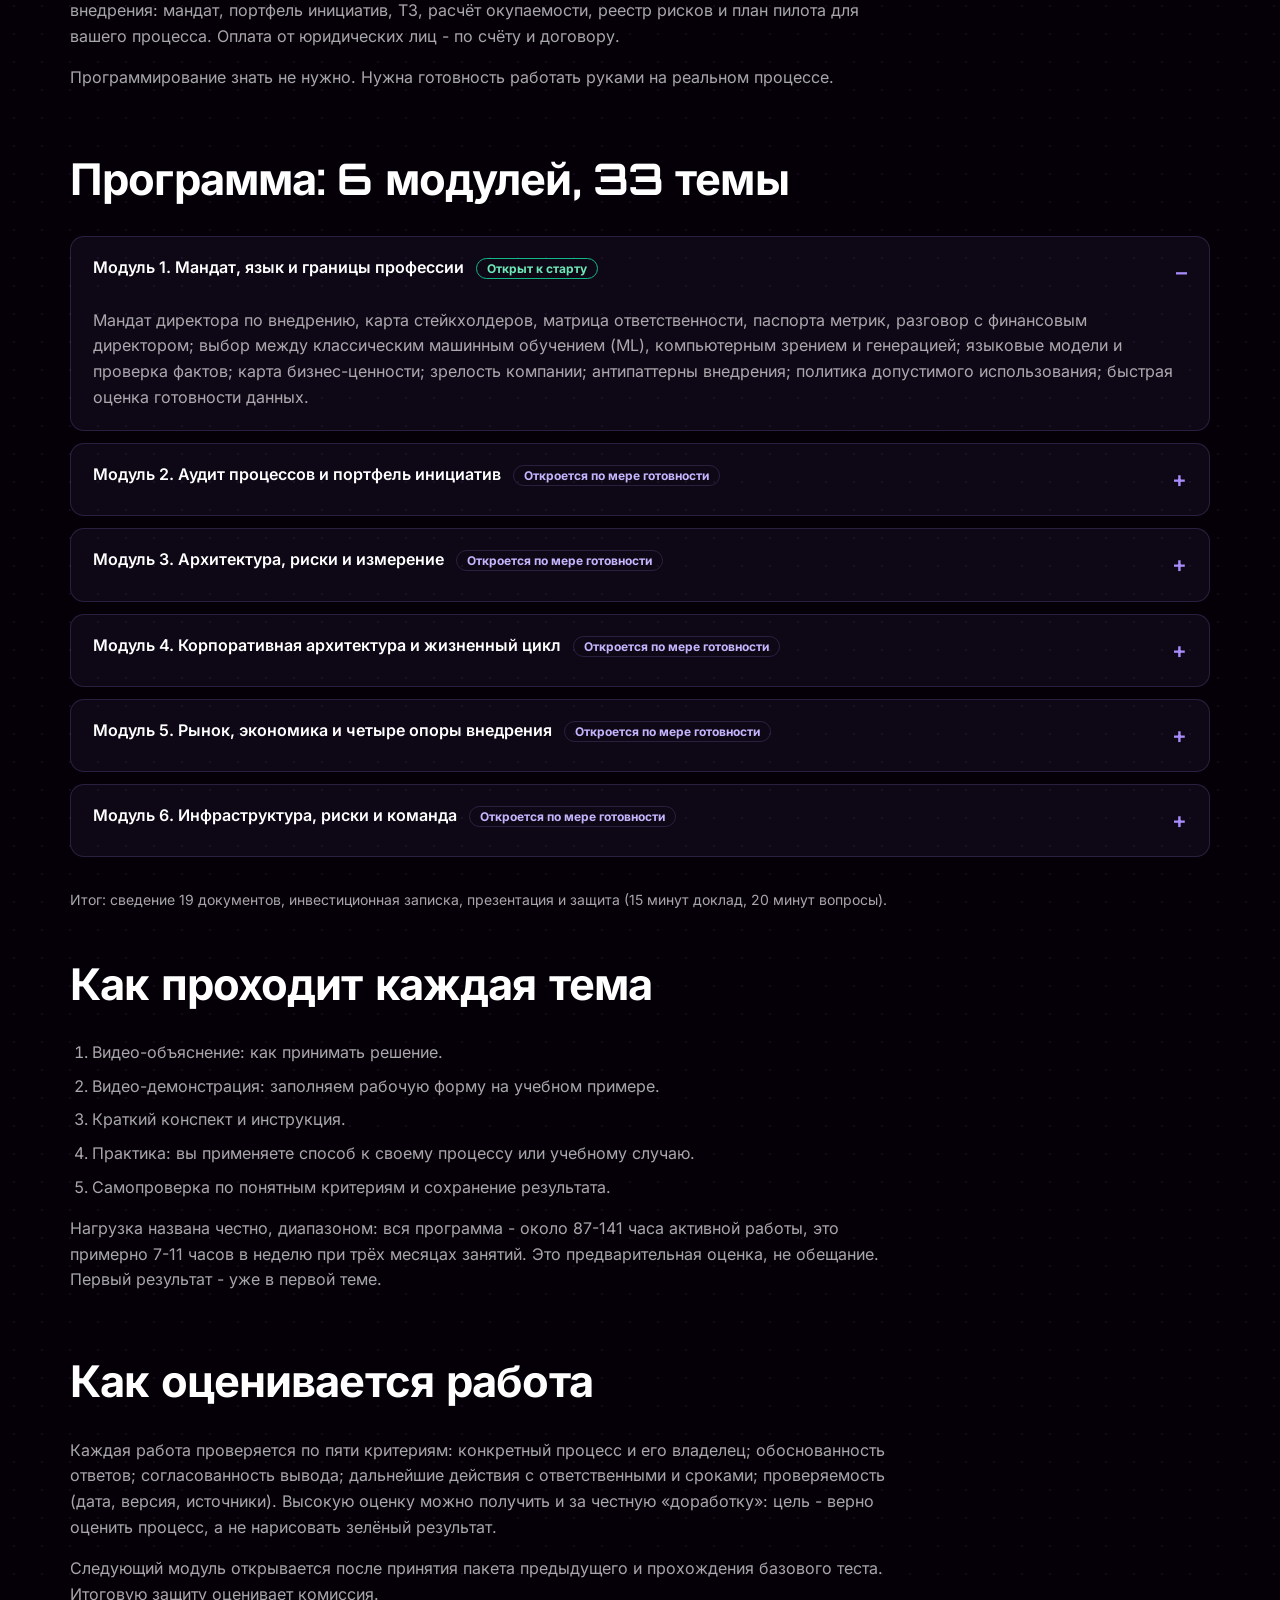
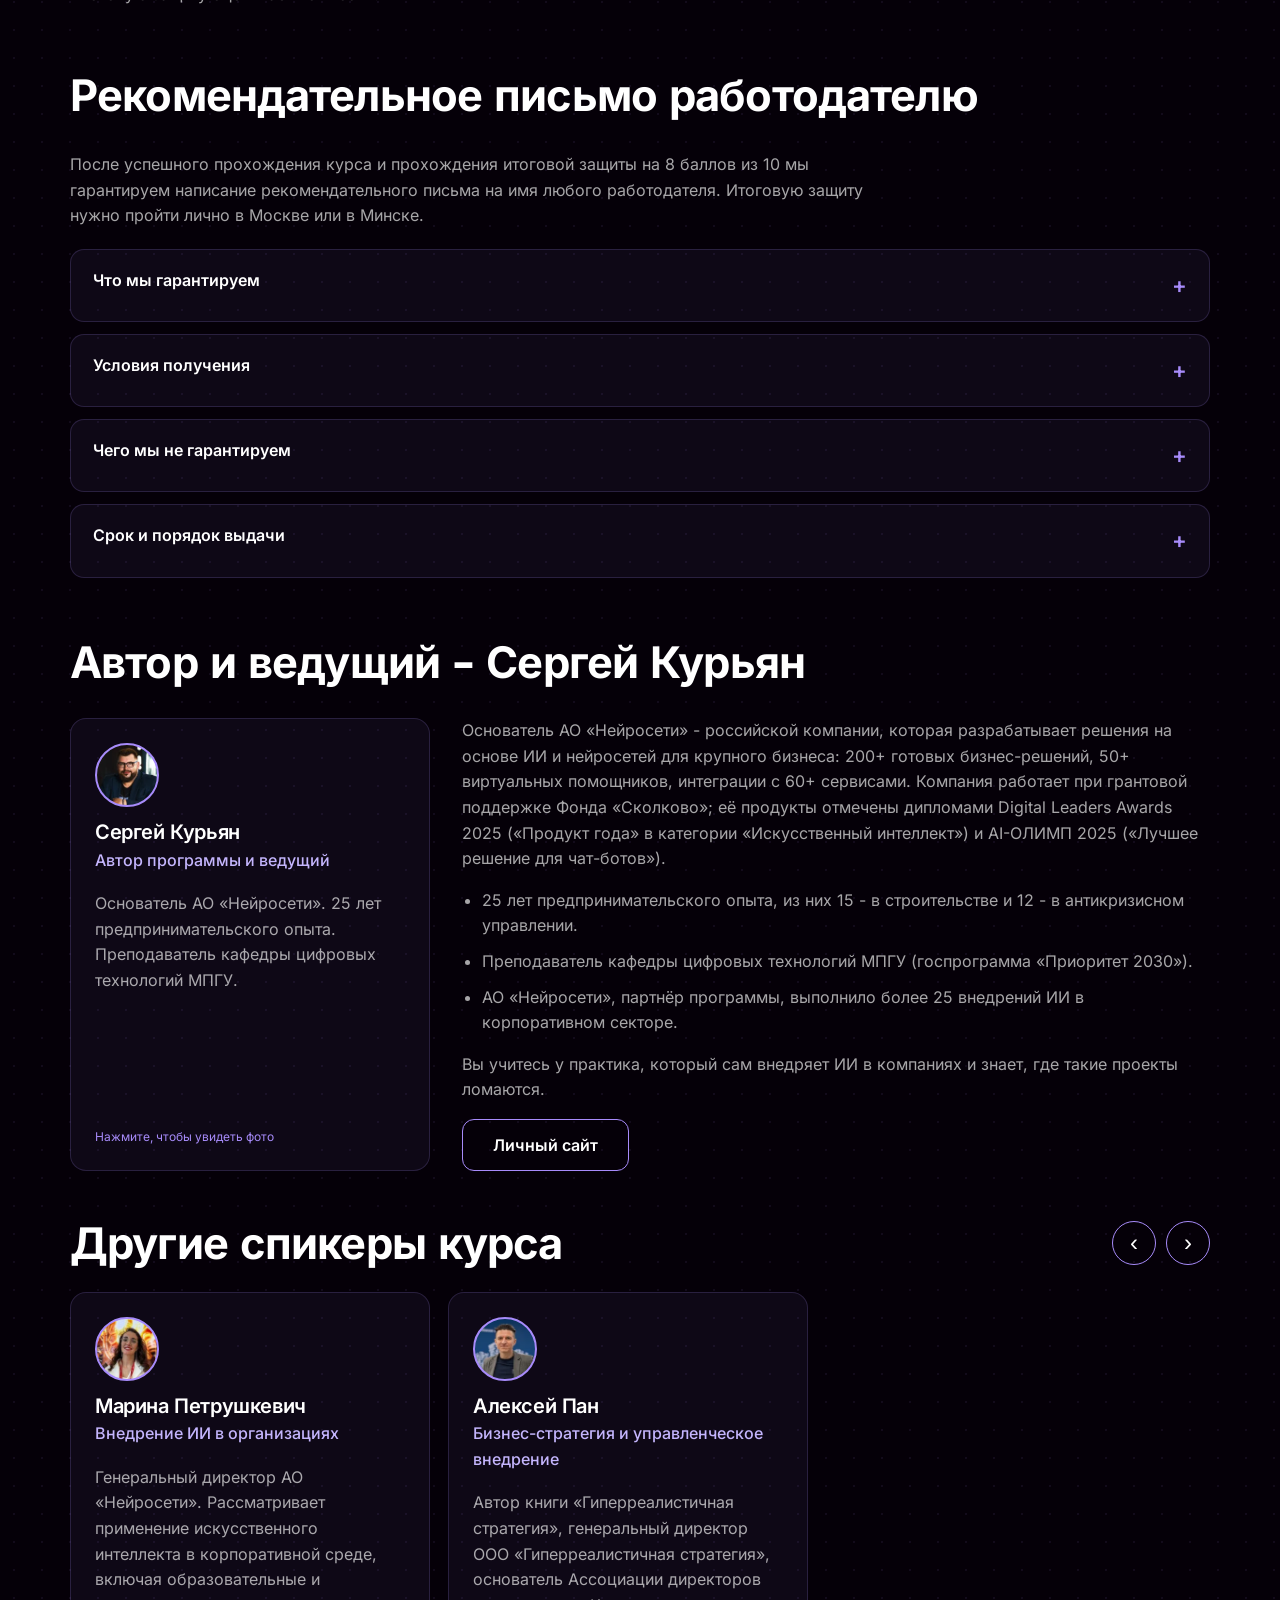
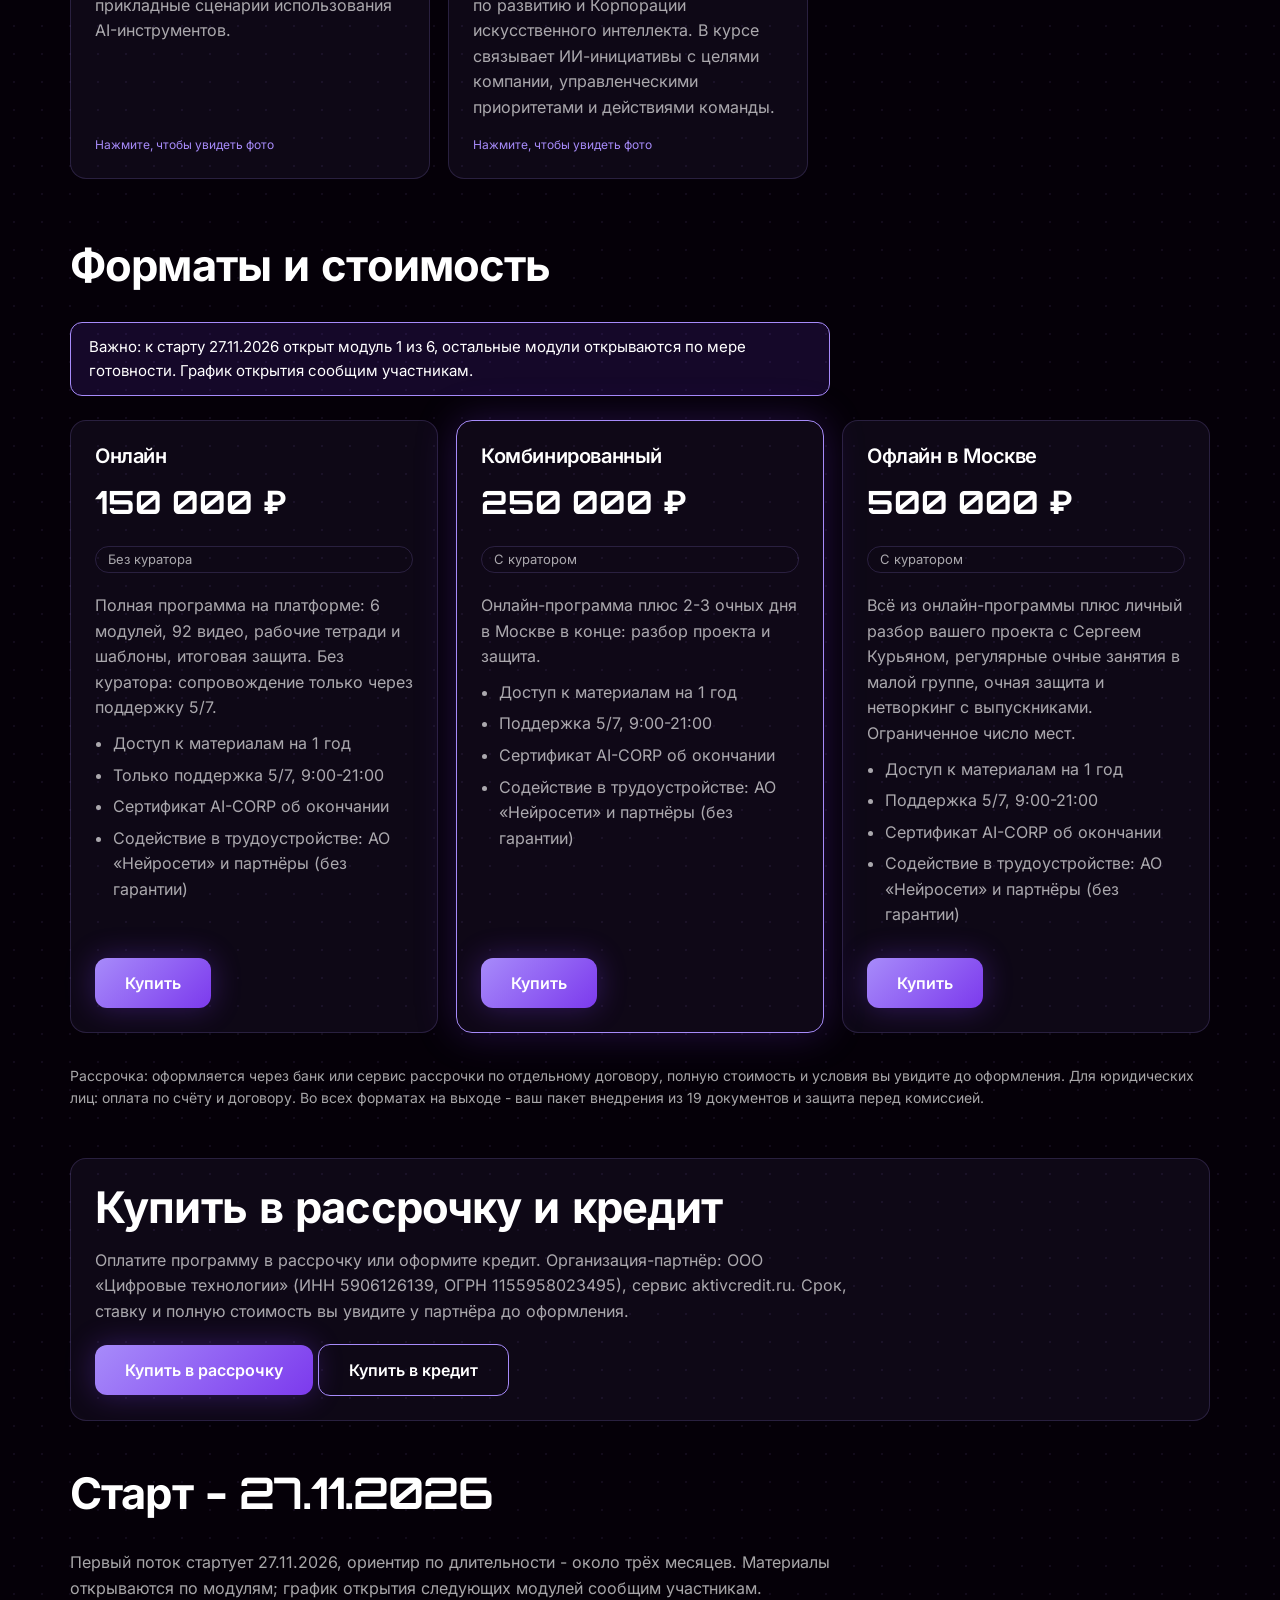
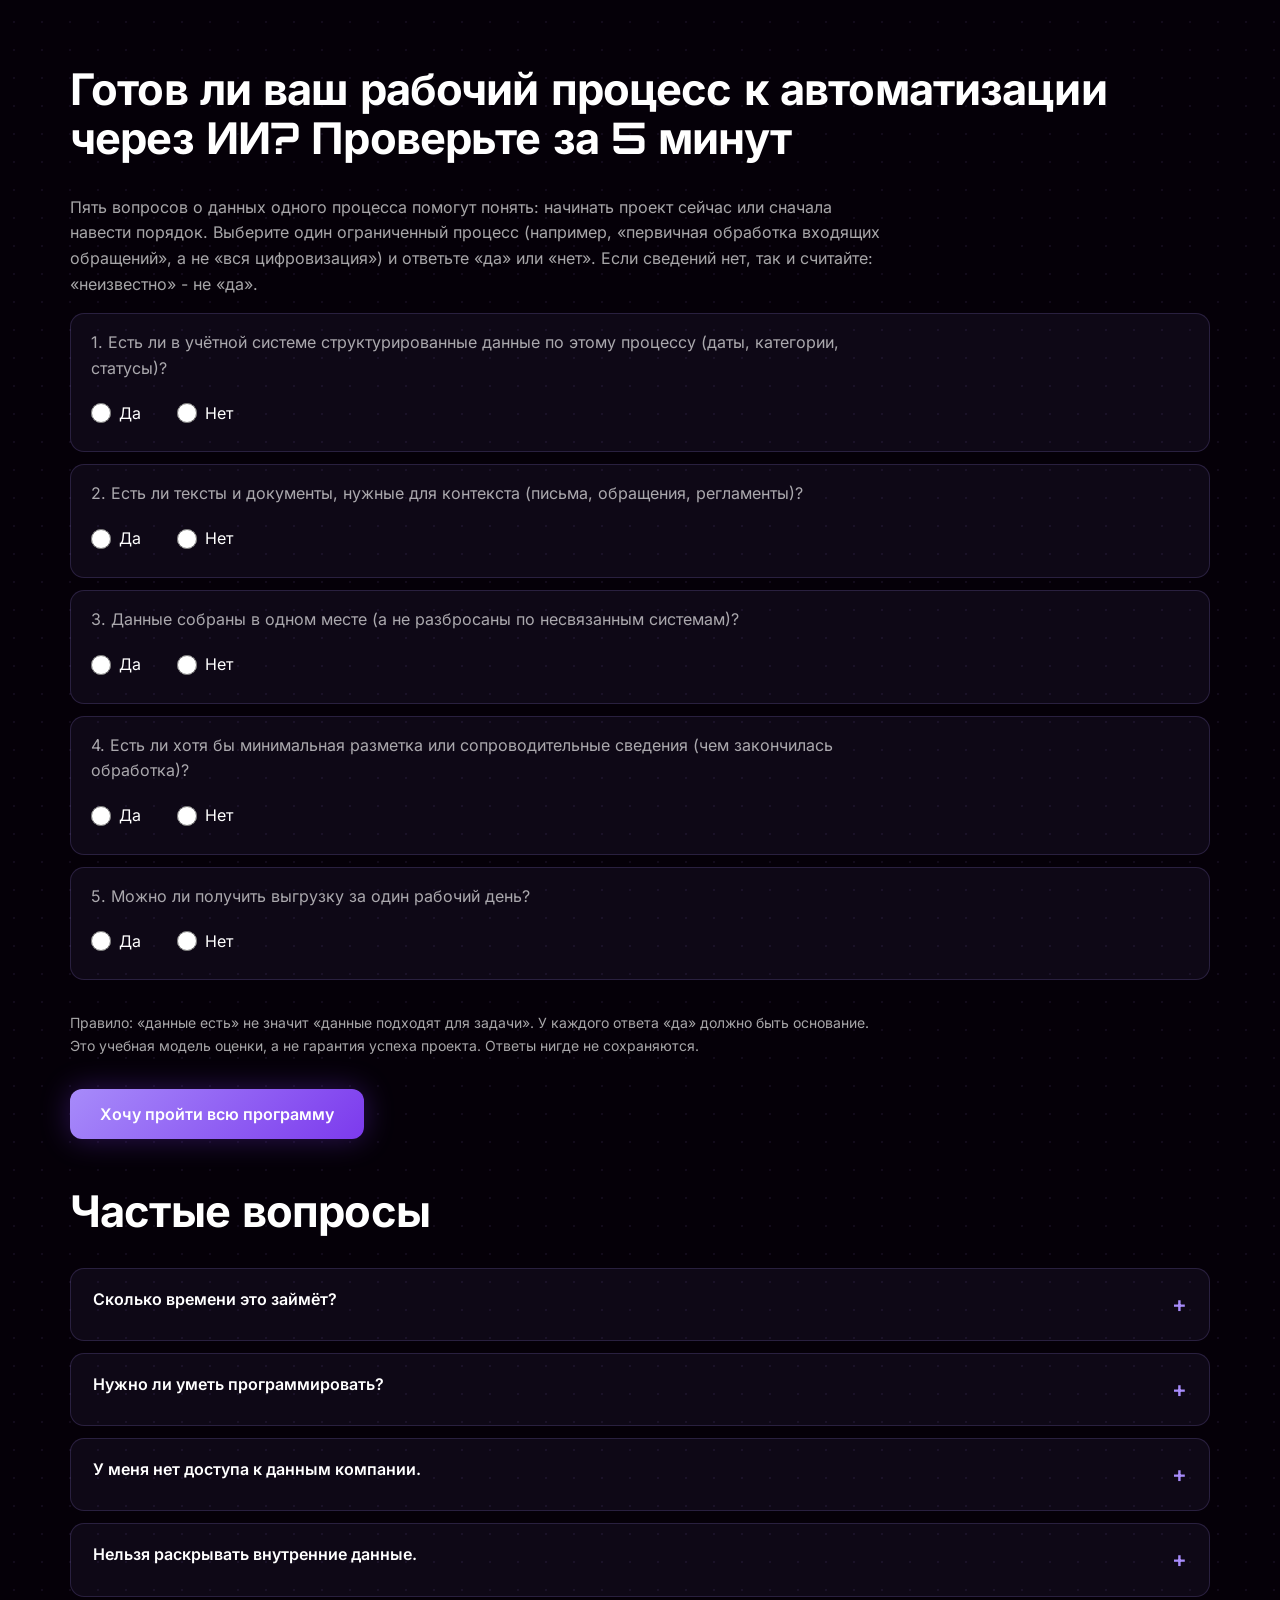
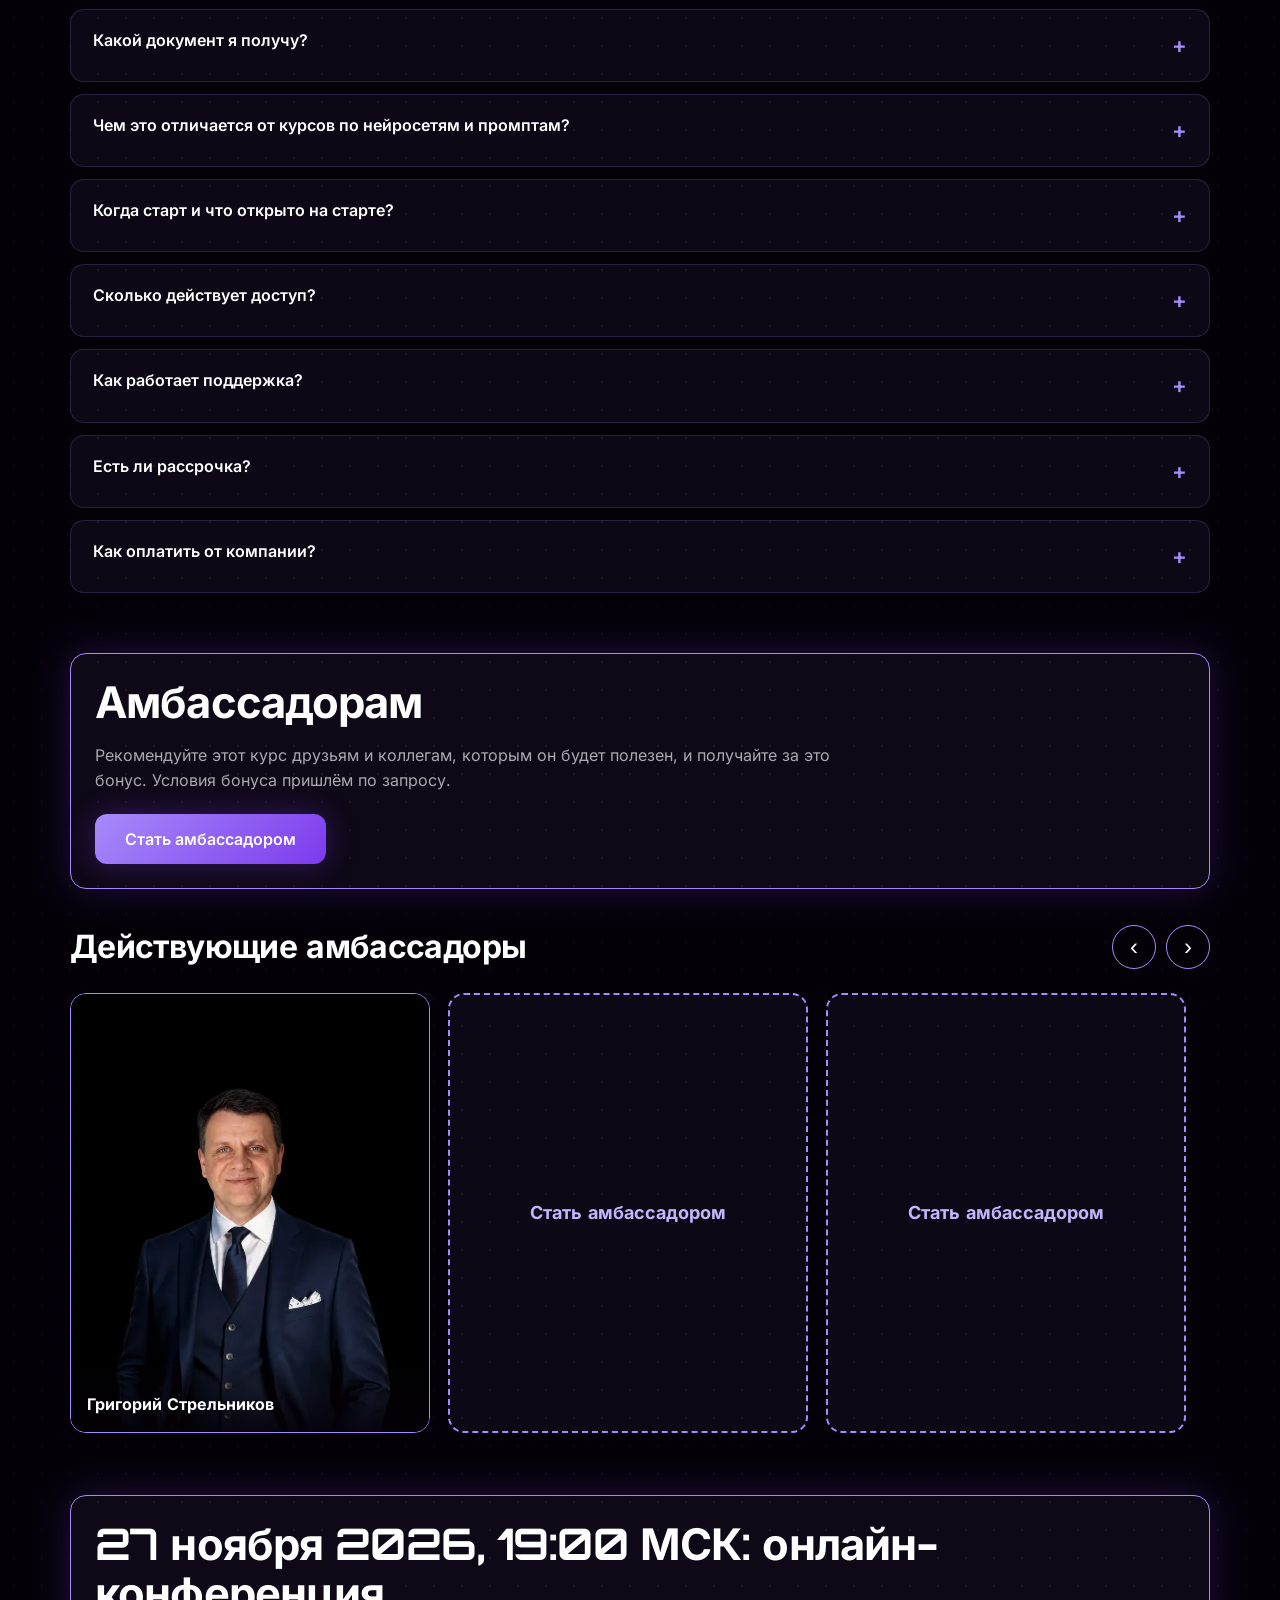
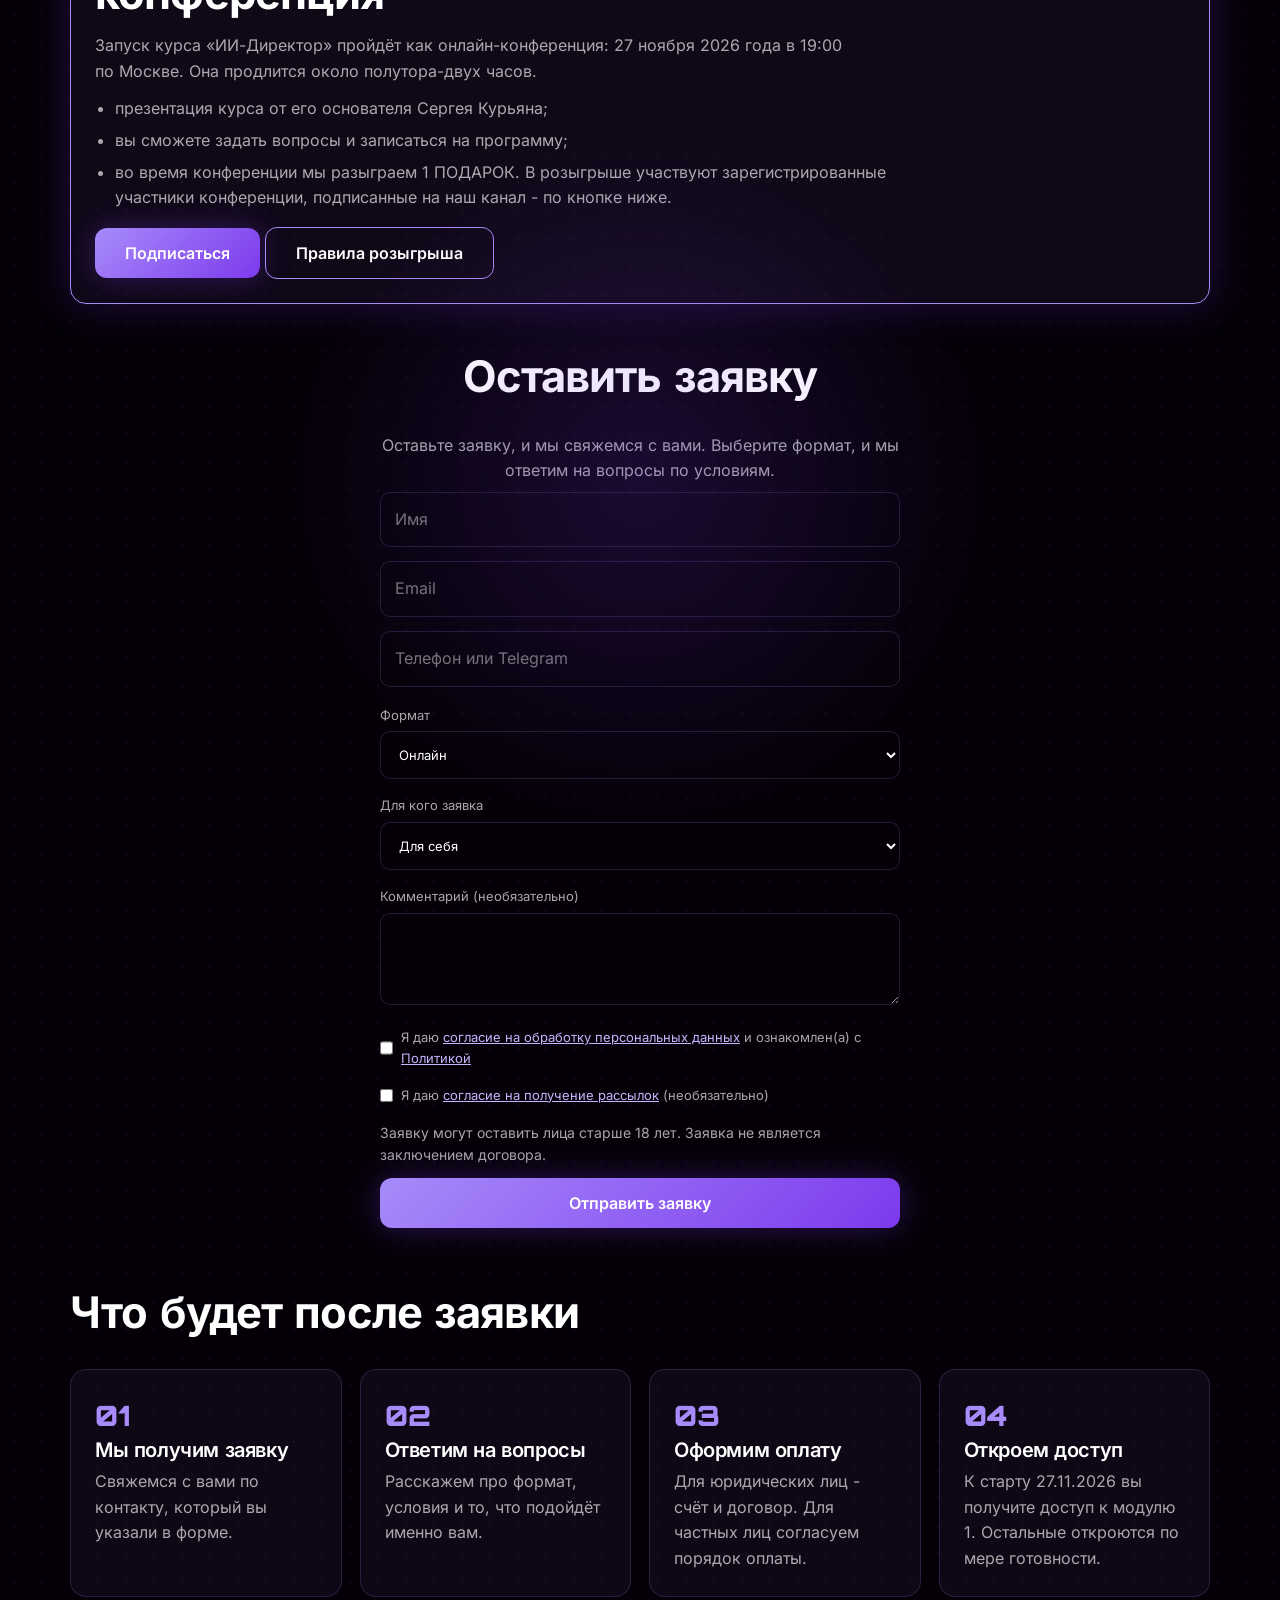
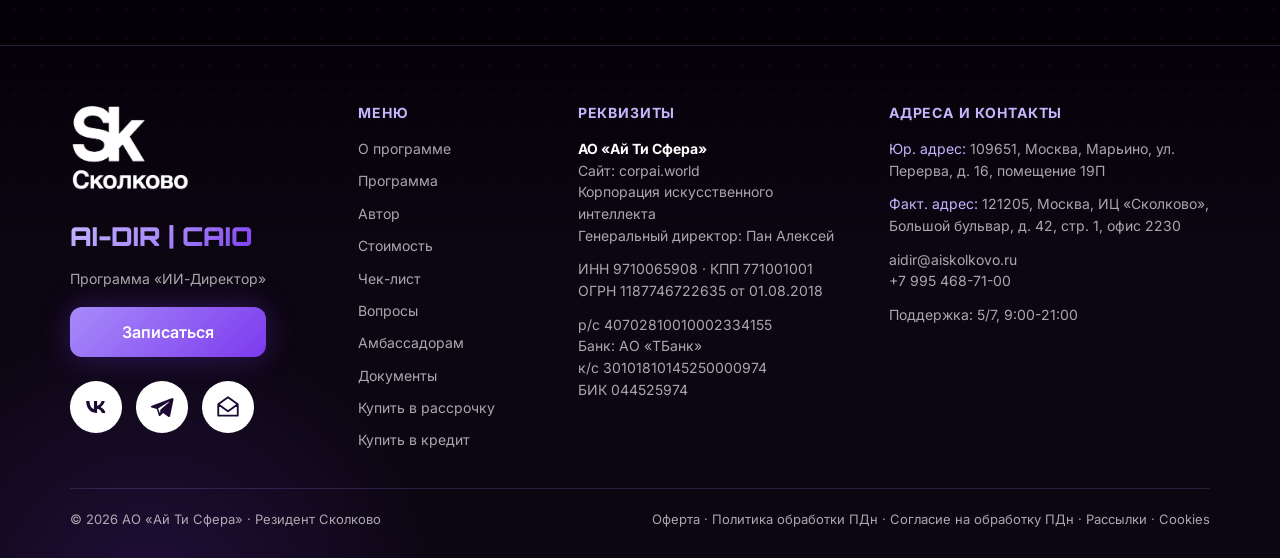
==== commit 67ebc80d: "Тарифы: кнопки «Купить» со ссылками на оплату Robokassa Co-Authored-By: Claude Sonnet 5.5 <noreply@a" ====
--- a/index.html
+++ b/index.html
@@ -55,7 +55,7 @@
 <section id="speakers"><div class="wrap"><div class="sp-head"><h2>Другие спикеры курса</h2><div class="sp-arrows"><button type="button" aria-label="Назад" data-sc="-1">‹</button><button type="button" aria-label="Вперёд" data-sc="1">›</button></div></div><div class="scroller" id="sp"><article class="flip sp" tabindex="0" role="button" aria-label="Показать фото: Марина Петрушкевич"><div class="flip-in"><div class="face front card"><div class="av av-mp">МП</div><h3>Марина Петрушкевич</h3><p class="role">Внедрение ИИ в организациях</p><p>Генеральный директор АО «Нейросети». Рассматривает применение искусственного интеллекта в корпоративной среде, включая образовательные и прикладные сценарии использования AI-инструментов.</p><span class="hint">Нажмите, чтобы увидеть фото</span></div><div class="face back"><img src="img/speakers/petrushkevich.webp" width="640" height="640" alt="Марина Петрушкевич" decoding="async" fetchpriority="low" onerror="this.parentNode.classList.add('nophoto')" loading="lazy"><span class="ph-miss">Фото скоро появится</span><span class="cap">Марина Петрушкевич</span></div></div></article><article class="flip sp" tabindex="0" role="button" aria-label="Показать фото: Алексей Пан"><div class="flip-in"><div class="face front card"><div class="av av-ap">АП</div><h3>Алексей Пан</h3><p class="role">Бизнес-стратегия и управленческое внедрение</p><p>Автор книги «Гиперреалистичная стратегия», генеральный директор ООО «Гиперреалистичная стратегия», основатель Ассоциации директоров по развитию и Корпорации искусственного интеллекта. В курсе связывает ИИ-инициативы с целями компании, управленческими приоритетами и действиями команды.</p><span class="hint">Нажмите, чтобы увидеть фото</span></div><div class="face back"><img src="img/speakers/pan.webp" width="711" height="847" alt="Алексей Пан" decoding="async" fetchpriority="low" onerror="this.parentNode.classList.add('nophoto')" loading="lazy"><span class="ph-miss">Фото скоро появится</span><span class="cap">Алексей Пан</span></div></div></article></div></div></section>
 <section id="tariffs"><div class="wrap"><h2>Форматы и стоимость</h2>
 <p class="warn" style="margin:0 0 24px">Важно: к старту 27.11.2026 открыт модуль 1 из 6, остальные модули открываются по мере готовности. График открытия сообщим участникам.</p>
-<div class="grid"><div class="card"><h3>Онлайн</h3><div class="price">150 000 ₽</div><p class="cur">Без куратора</p><p>Полная программа на платформе: 6 модулей, 92 видео, рабочие тетради и шаблоны, итоговая защита. Без куратора: сопровождение только через поддержку 5/7.</p><ul><li>Доступ к материалам на 1 год</li><li>Только поддержка 5/7, 9:00-21:00</li><li>Сертификат AI-CORP об окончании</li><li>Содействие в трудоустройстве: АО «Нейросети» и партнёры (без гарантии)</li></ul><br><a class="btn" href="https://t.me/AIDir_bot?start=src_site" target="_blank" rel="noopener">Записаться</a></div><div class="card hot"><h3>Комбинированный</h3><div class="price">250 000 ₽</div><p class="cur">С куратором</p><p>Онлайн-программа плюс 2-3 очных дня в Москве в конце: разбор проекта и защита.</p><ul><li>Доступ к материалам на 1 год</li><li>Поддержка 5/7, 9:00-21:00</li><li>Сертификат AI-CORP об окончании</li><li>Содействие в трудоустройстве: АО «Нейросети» и партнёры (без гарантии)</li></ul><br><a class="btn" href="https://t.me/AIDir_bot?start=src_site" target="_blank" rel="noopener">Записаться</a></div><div class="card"><h3>Офлайн в Москве</h3><div class="price">500 000 ₽</div><p class="cur">С куратором</p><p>Всё из онлайн-программы плюс личный разбор вашего проекта с Сергеем Курьяном, регулярные очные занятия в малой группе, очная защита и нетворкинг с выпускниками. Ограниченное число мест.</p><ul><li>Доступ к материалам на 1 год</li><li>Поддержка 5/7, 9:00-21:00</li><li>Сертификат AI-CORP об окончании</li><li>Содействие в трудоустройстве: АО «Нейросети» и партнёры (без гарантии)</li></ul><br><a class="btn" href="https://t.me/AIDir_bot?start=src_site" target="_blank" rel="noopener">Записаться</a></div></div>
+<div class="grid"><div class="card"><h3>Онлайн</h3><div class="price">150 000 ₽</div><p class="cur">Без куратора</p><p>Полная программа на платформе: 6 модулей, 92 видео, рабочие тетради и шаблоны, итоговая защита. Без куратора: сопровождение только через поддержку 5/7.</p><ul><li>Доступ к материалам на 1 год</li><li>Только поддержка 5/7, 9:00-21:00</li><li>Сертификат AI-CORP об окончании</li><li>Содействие в трудоустройстве: АО «Нейросети» и партнёры (без гарантии)</li></ul><br><a class="btn" href="https://auth.robokassa.ru/Merchant/Invoice/vhSjkAWcI0qIdXc30PTedQ" target="_blank" rel="noopener">Купить</a></div><div class="card hot"><h3>Комбинированный</h3><div class="price">250 000 ₽</div><p class="cur">С куратором</p><p>Онлайн-программа плюс 2-3 очных дня в Москве в конце: разбор проекта и защита.</p><ul><li>Доступ к материалам на 1 год</li><li>Поддержка 5/7, 9:00-21:00</li><li>Сертификат AI-CORP об окончании</li><li>Содействие в трудоустройстве: АО «Нейросети» и партнёры (без гарантии)</li></ul><br><a class="btn" href="https://auth.robokassa.ru/Merchant/Invoice/dbDIRBPof0W8IYzbLyRSBw" target="_blank" rel="noopener">Купить</a></div><div class="card"><h3>Офлайн в Москве</h3><div class="price">500 000 ₽</div><p class="cur">С куратором</p><p>Всё из онлайн-программы плюс личный разбор вашего проекта с Сергеем Курьяном, регулярные очные занятия в малой группе, очная защита и нетворкинг с выпускниками. Ограниченное число мест.</p><ul><li>Доступ к материалам на 1 год</li><li>Поддержка 5/7, 9:00-21:00</li><li>Сертификат AI-CORP об окончании</li><li>Содействие в трудоустройстве: АО «Нейросети» и партнёры (без гарантии)</li></ul><br><a class="btn" href="https://auth.robokassa.ru/Merchant/Invoice/E2KqBEsaVEOxX22HW7uJtw" target="_blank" rel="noopener">Купить</a></div></div>
 <p class="note">Рассрочка: оформляется через банк или сервис рассрочки по отдельному договору, полную стоимость и условия вы увидите до оформления. Для юридических лиц: оплата по счёту и договору. Во всех форматах на выходе - ваш пакет внедрения из 19 документов и защита перед комиссией.</p></div></section>
 <section id="installment"><div class="wrap"><div class="card"><h2 style="margin-bottom:16px">Купить в рассрочку и кредит</h2>
 <p style="color:var(--mut);max-width:760px;margin-bottom:20px">Оплатите программу в рассрочку или оформите кредит. Организация-партнёр: ООО «Цифровые технологии» (ИНН 5906126139, ОГРН 1155958023495), сервис aktivcredit.ru. Срок, ставку и полную стоимость вы увидите у партнёра до оформления.</p>
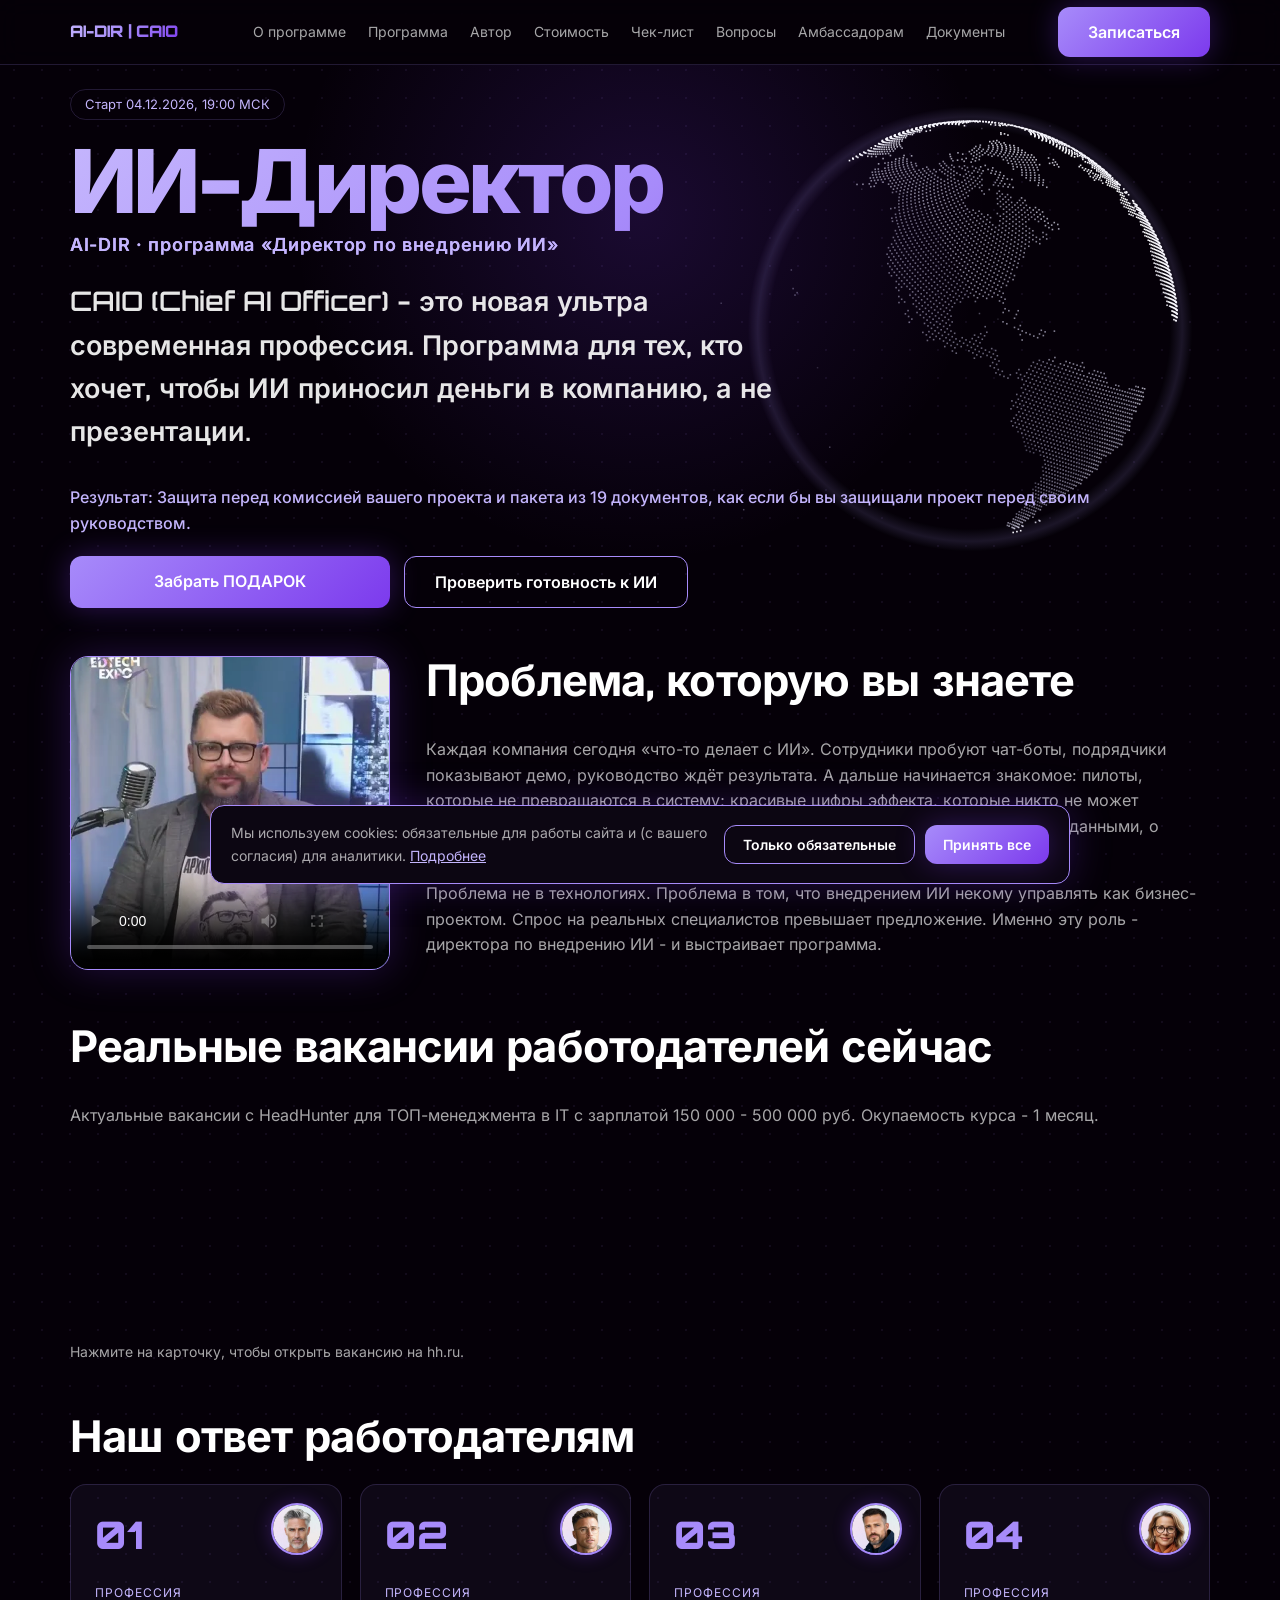
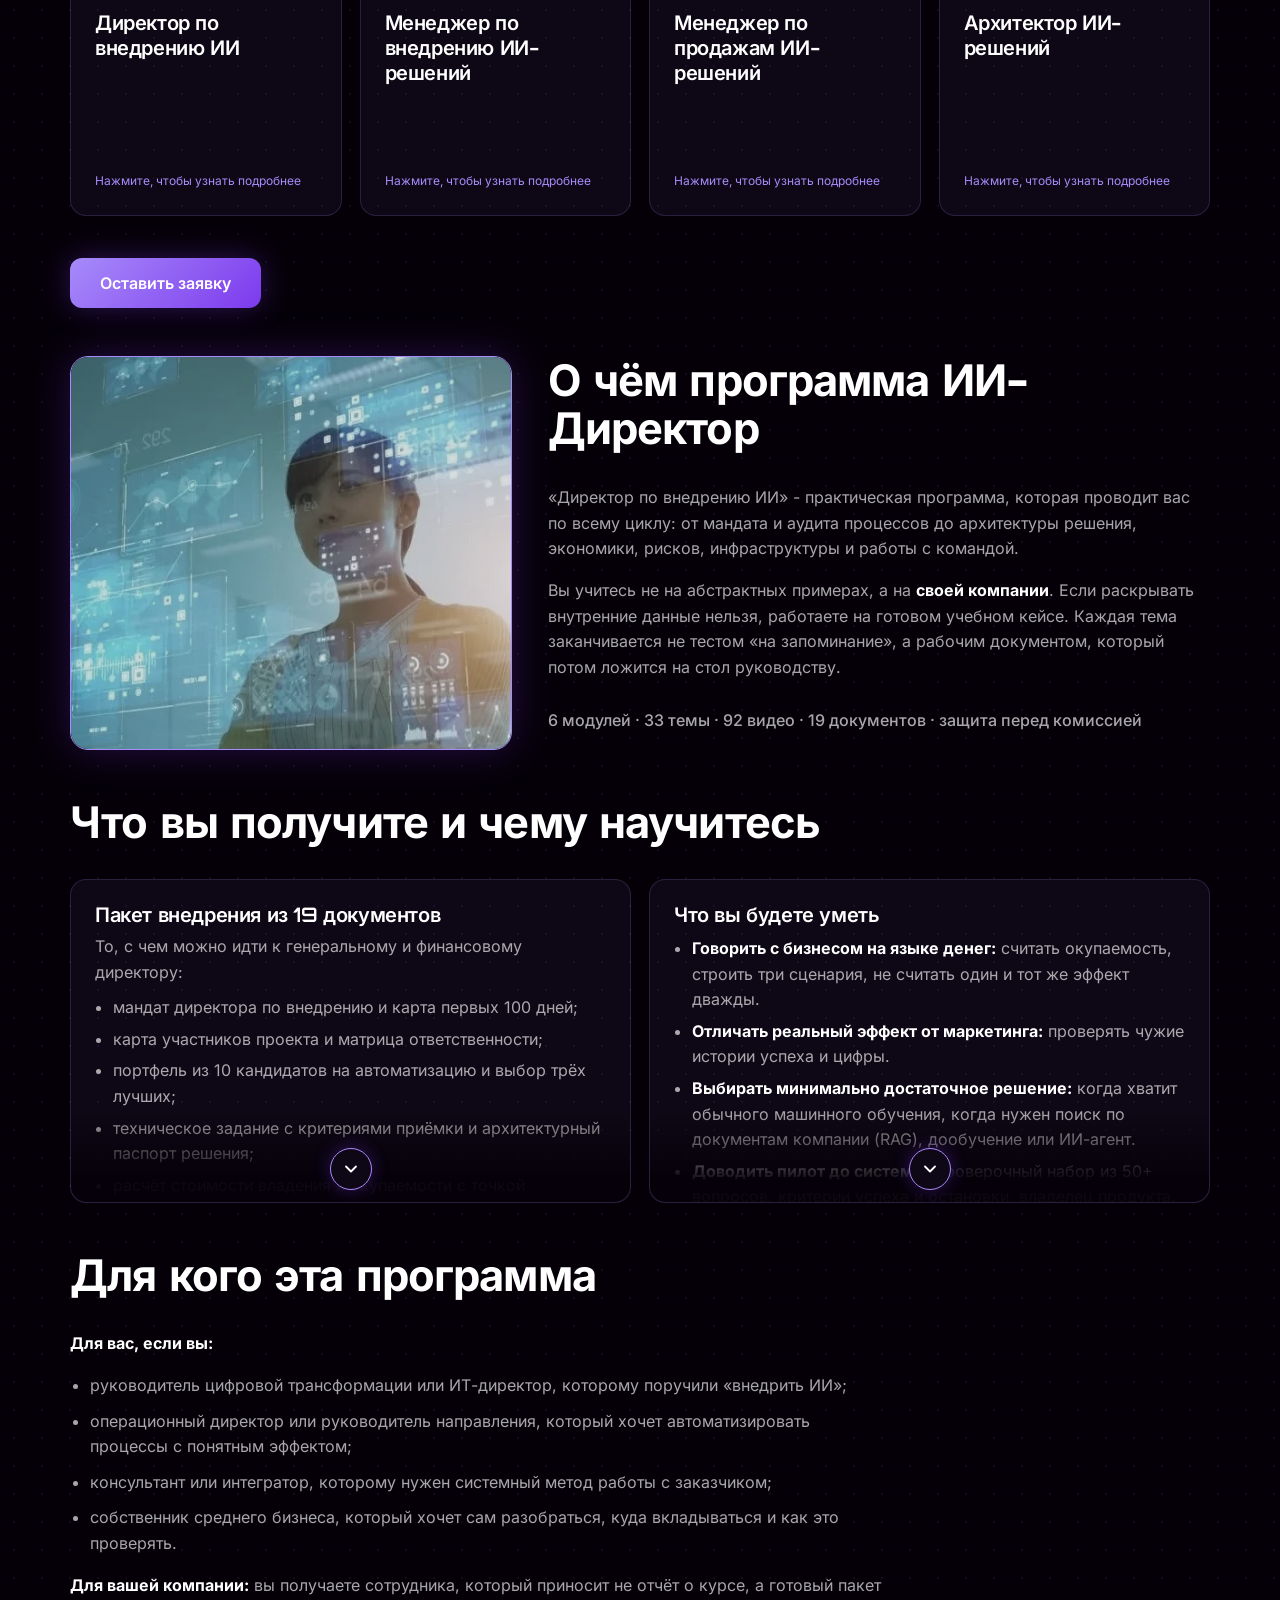
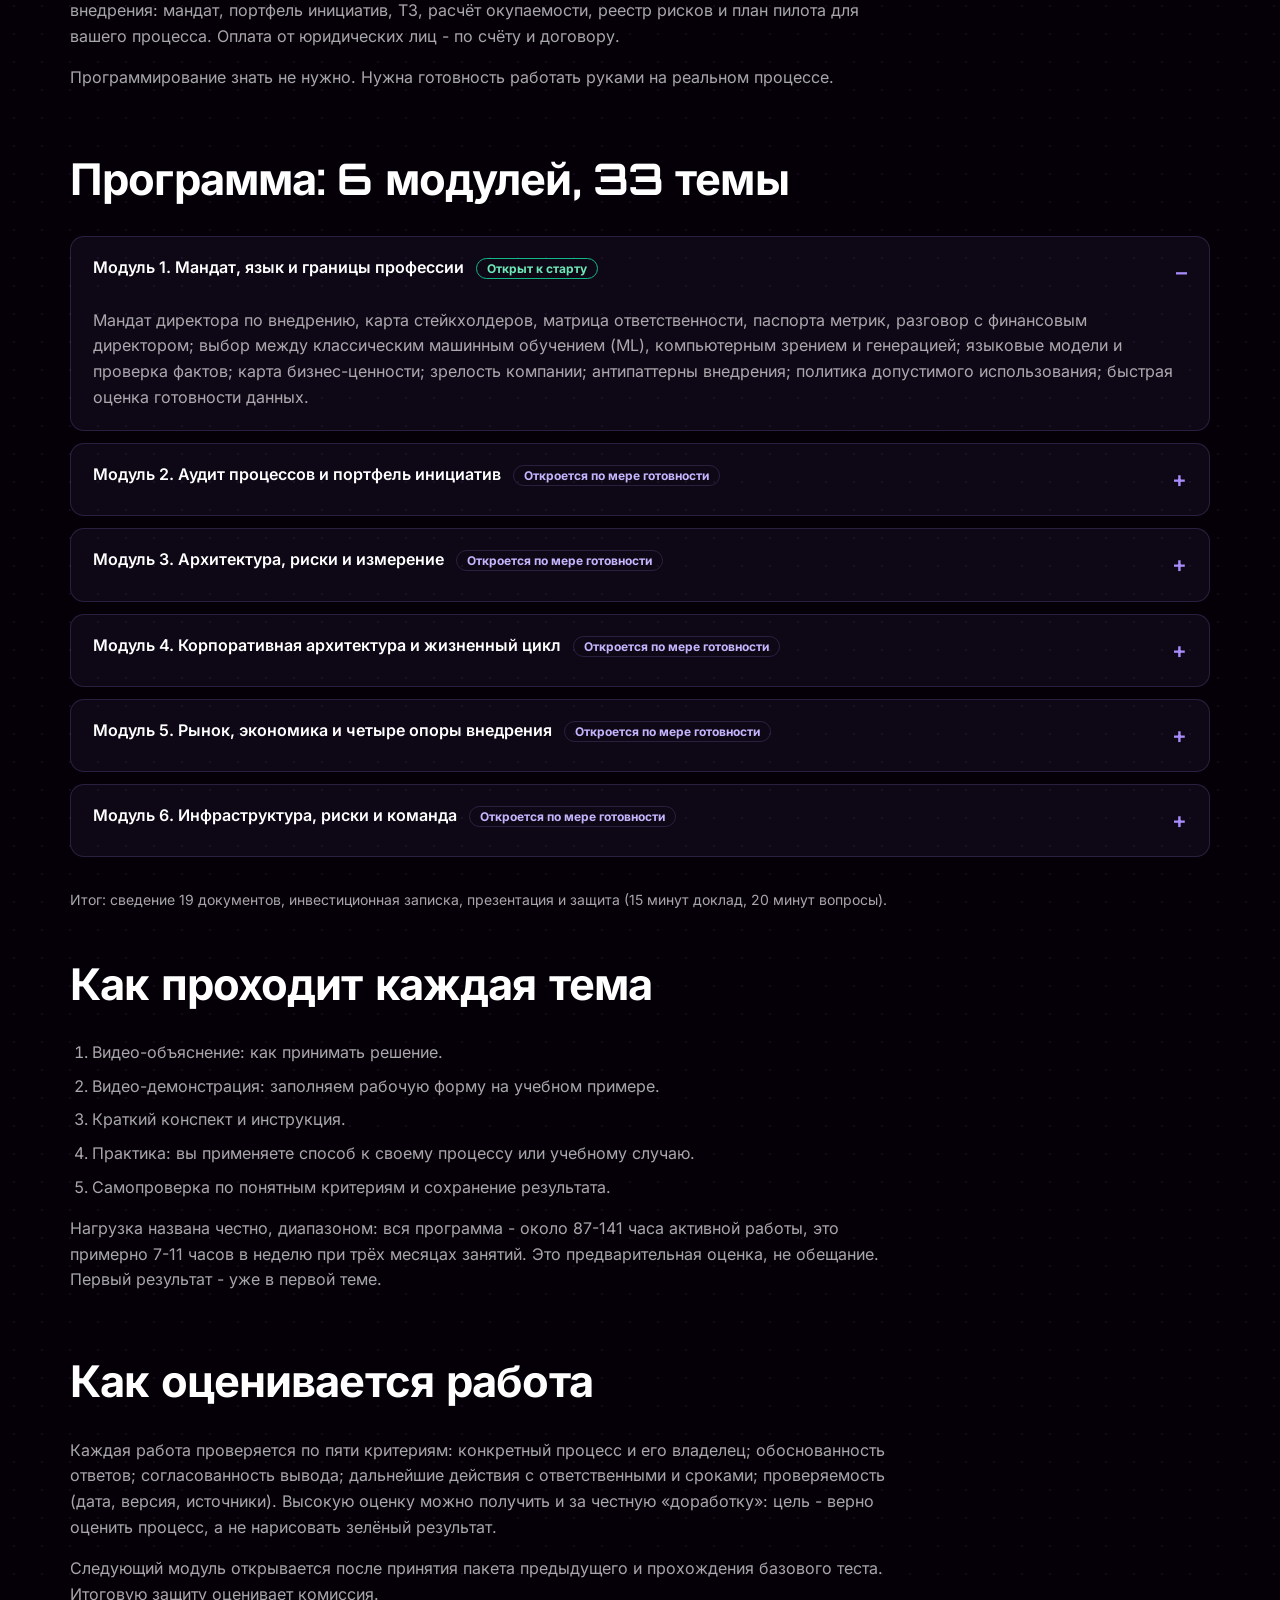
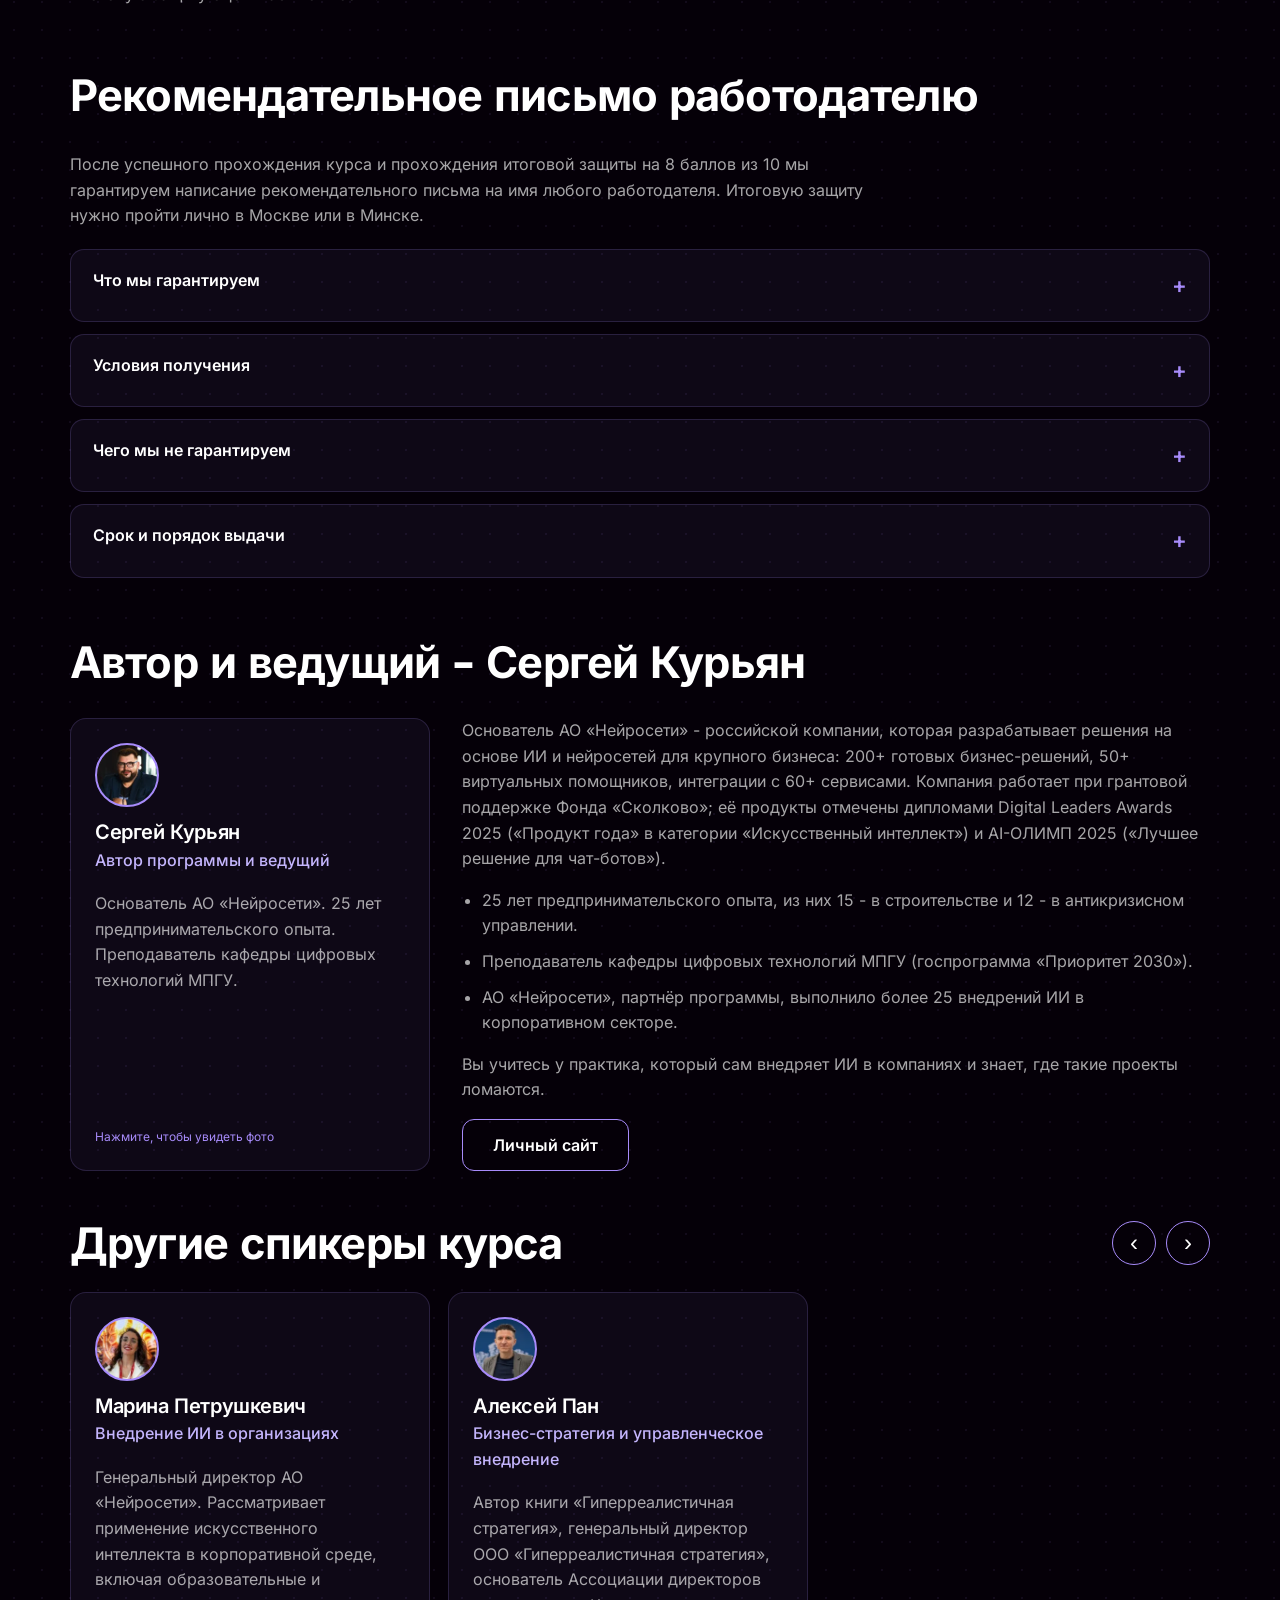
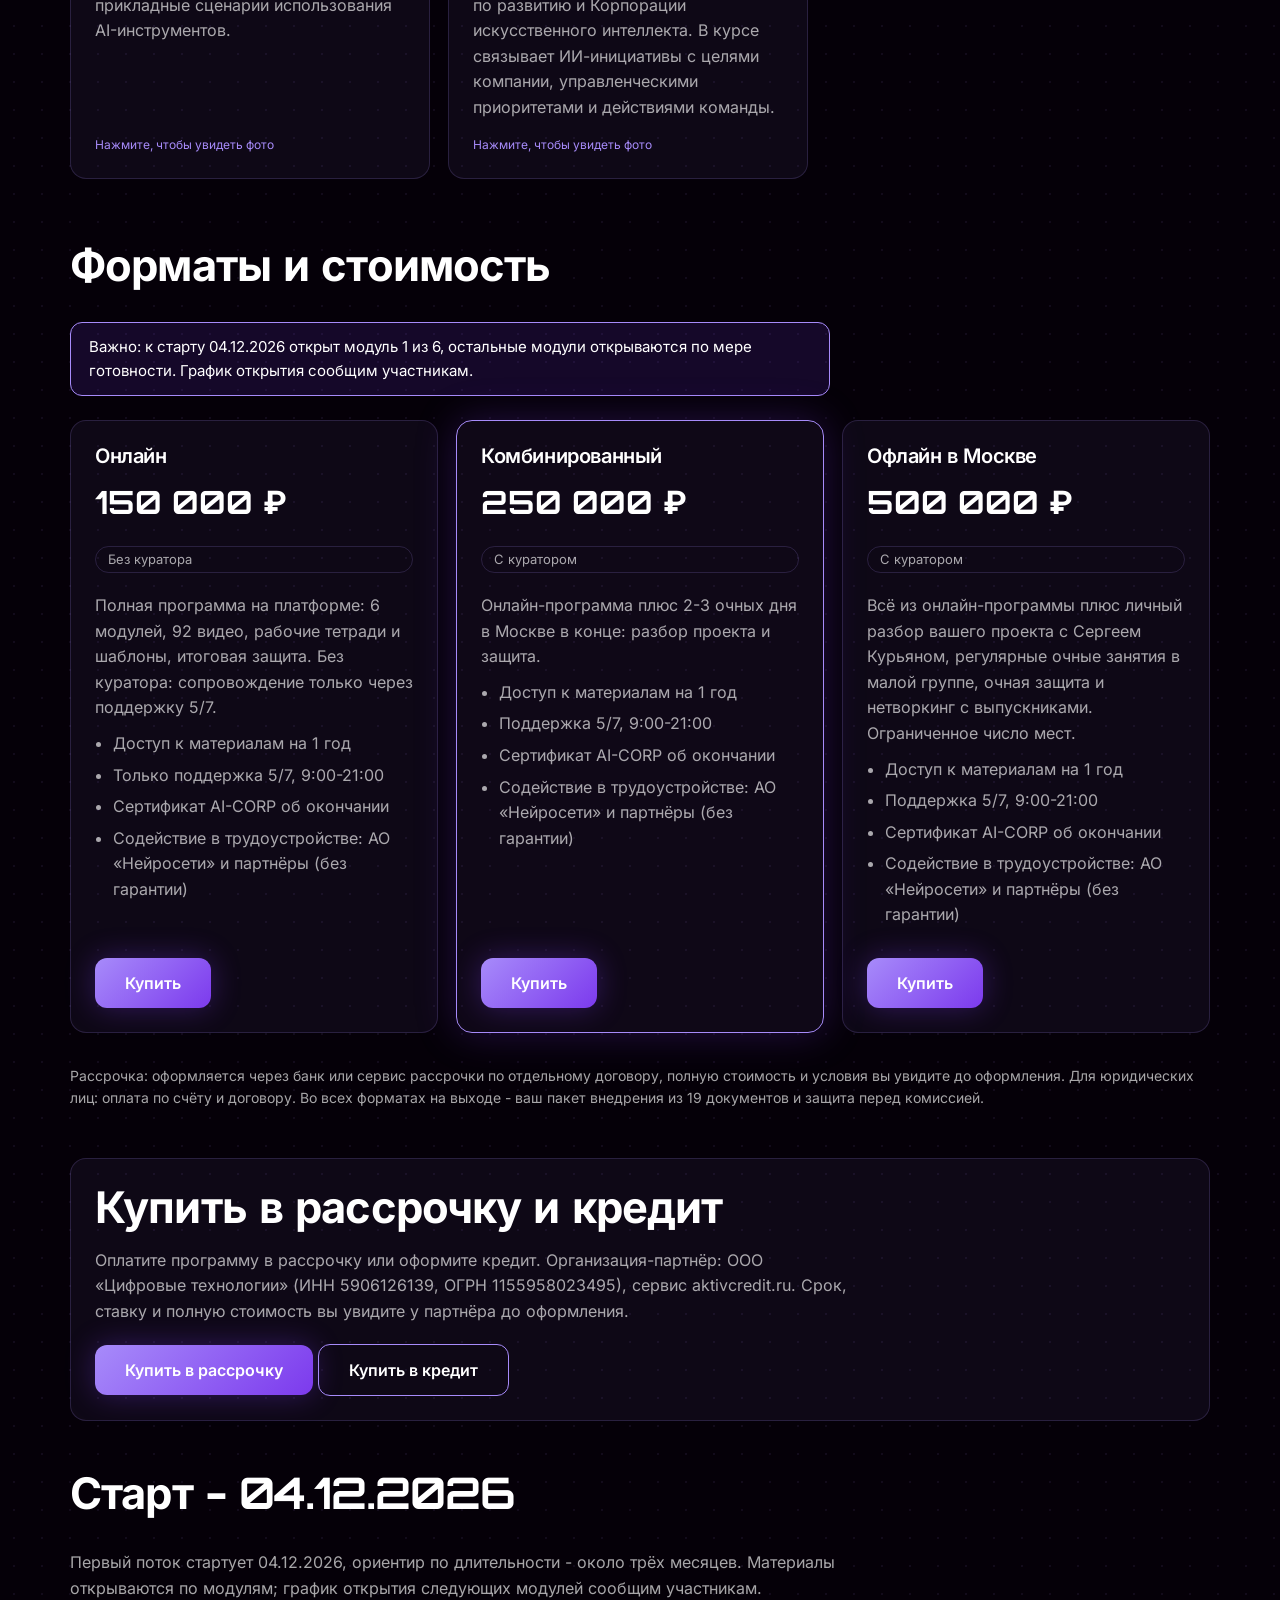
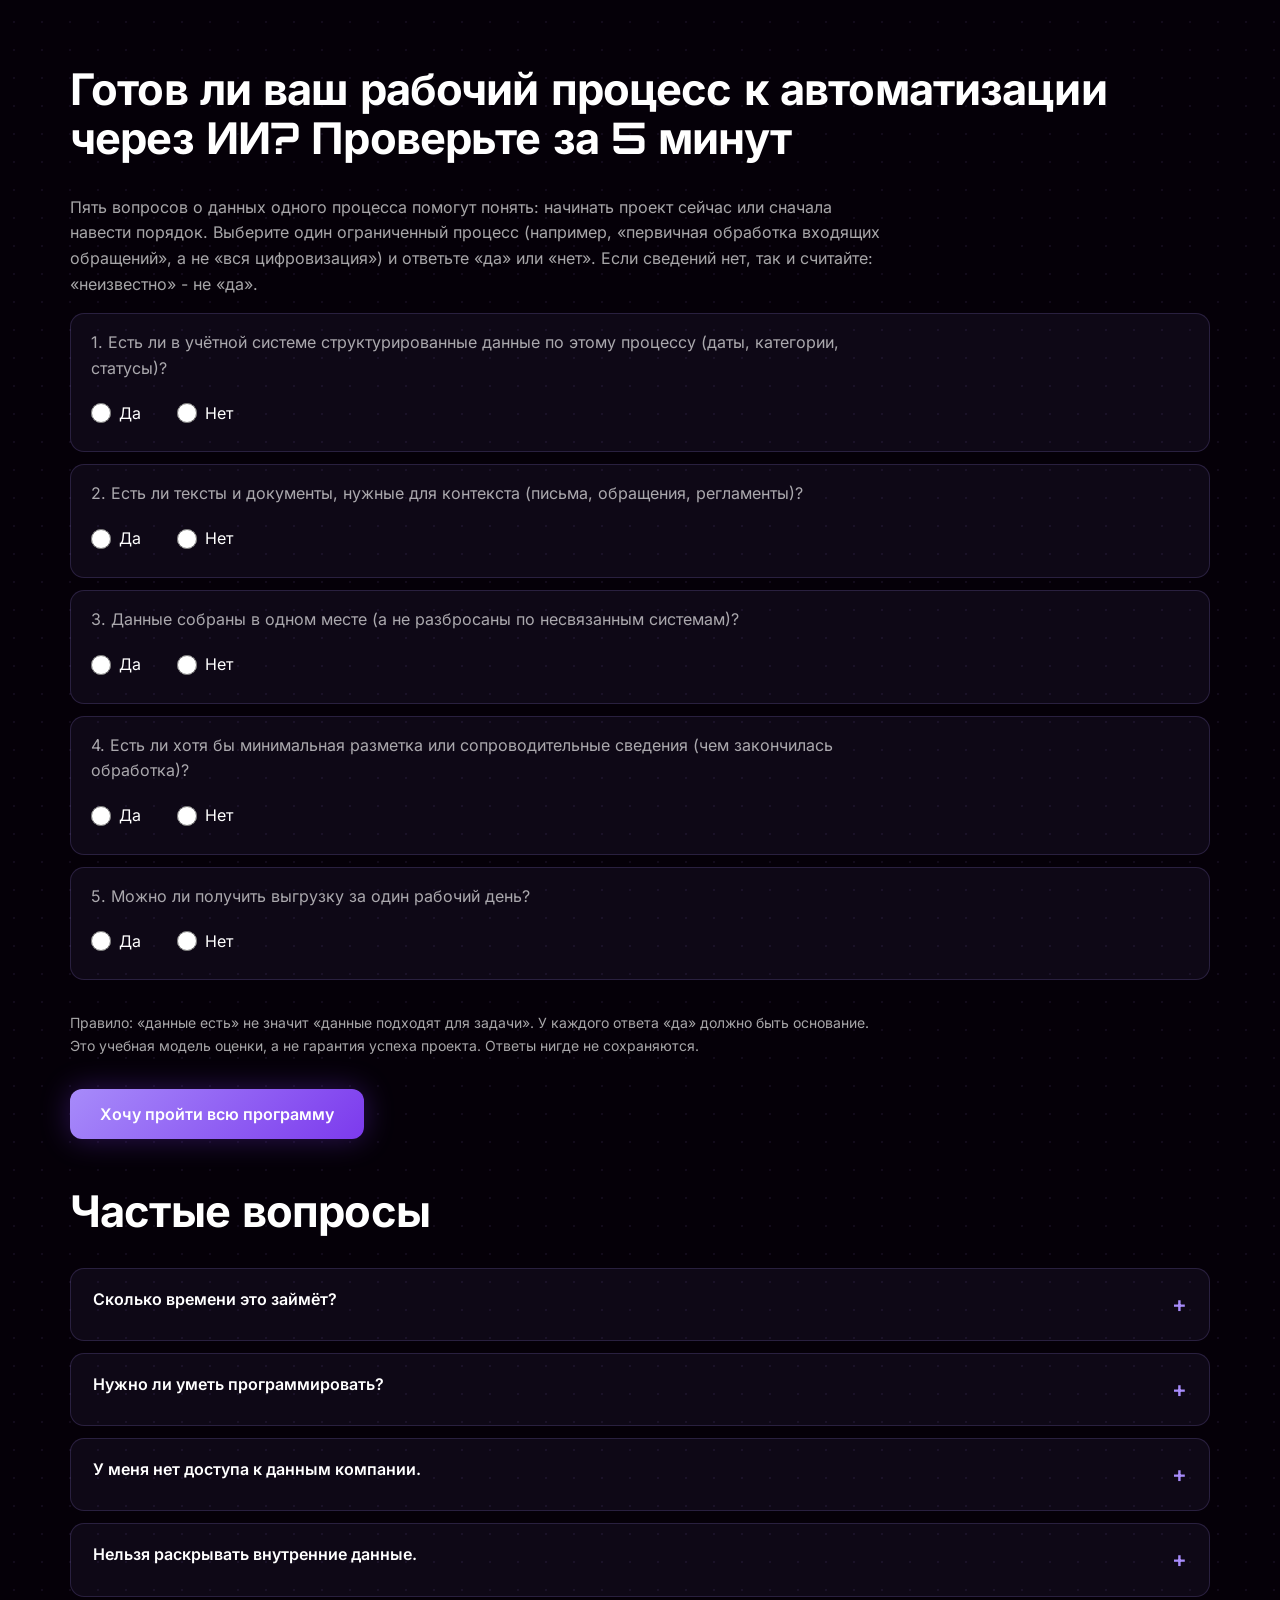
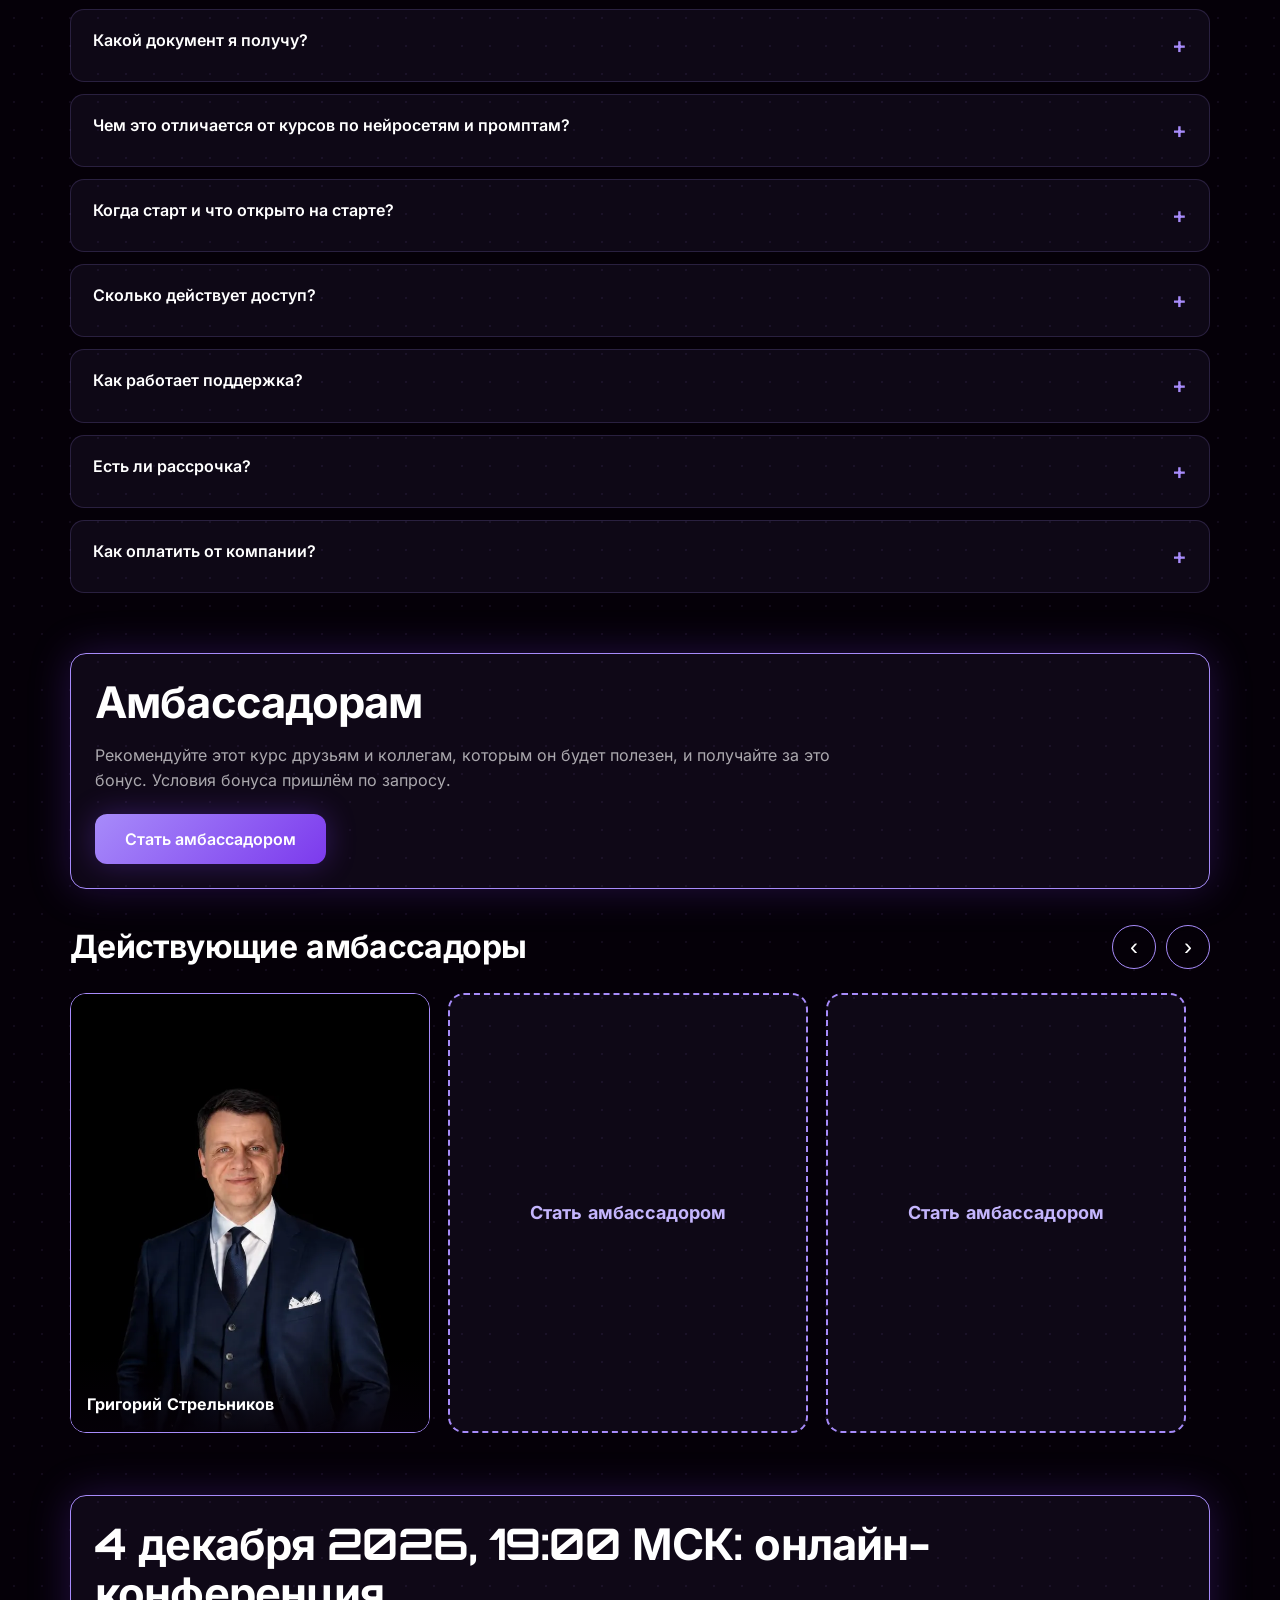
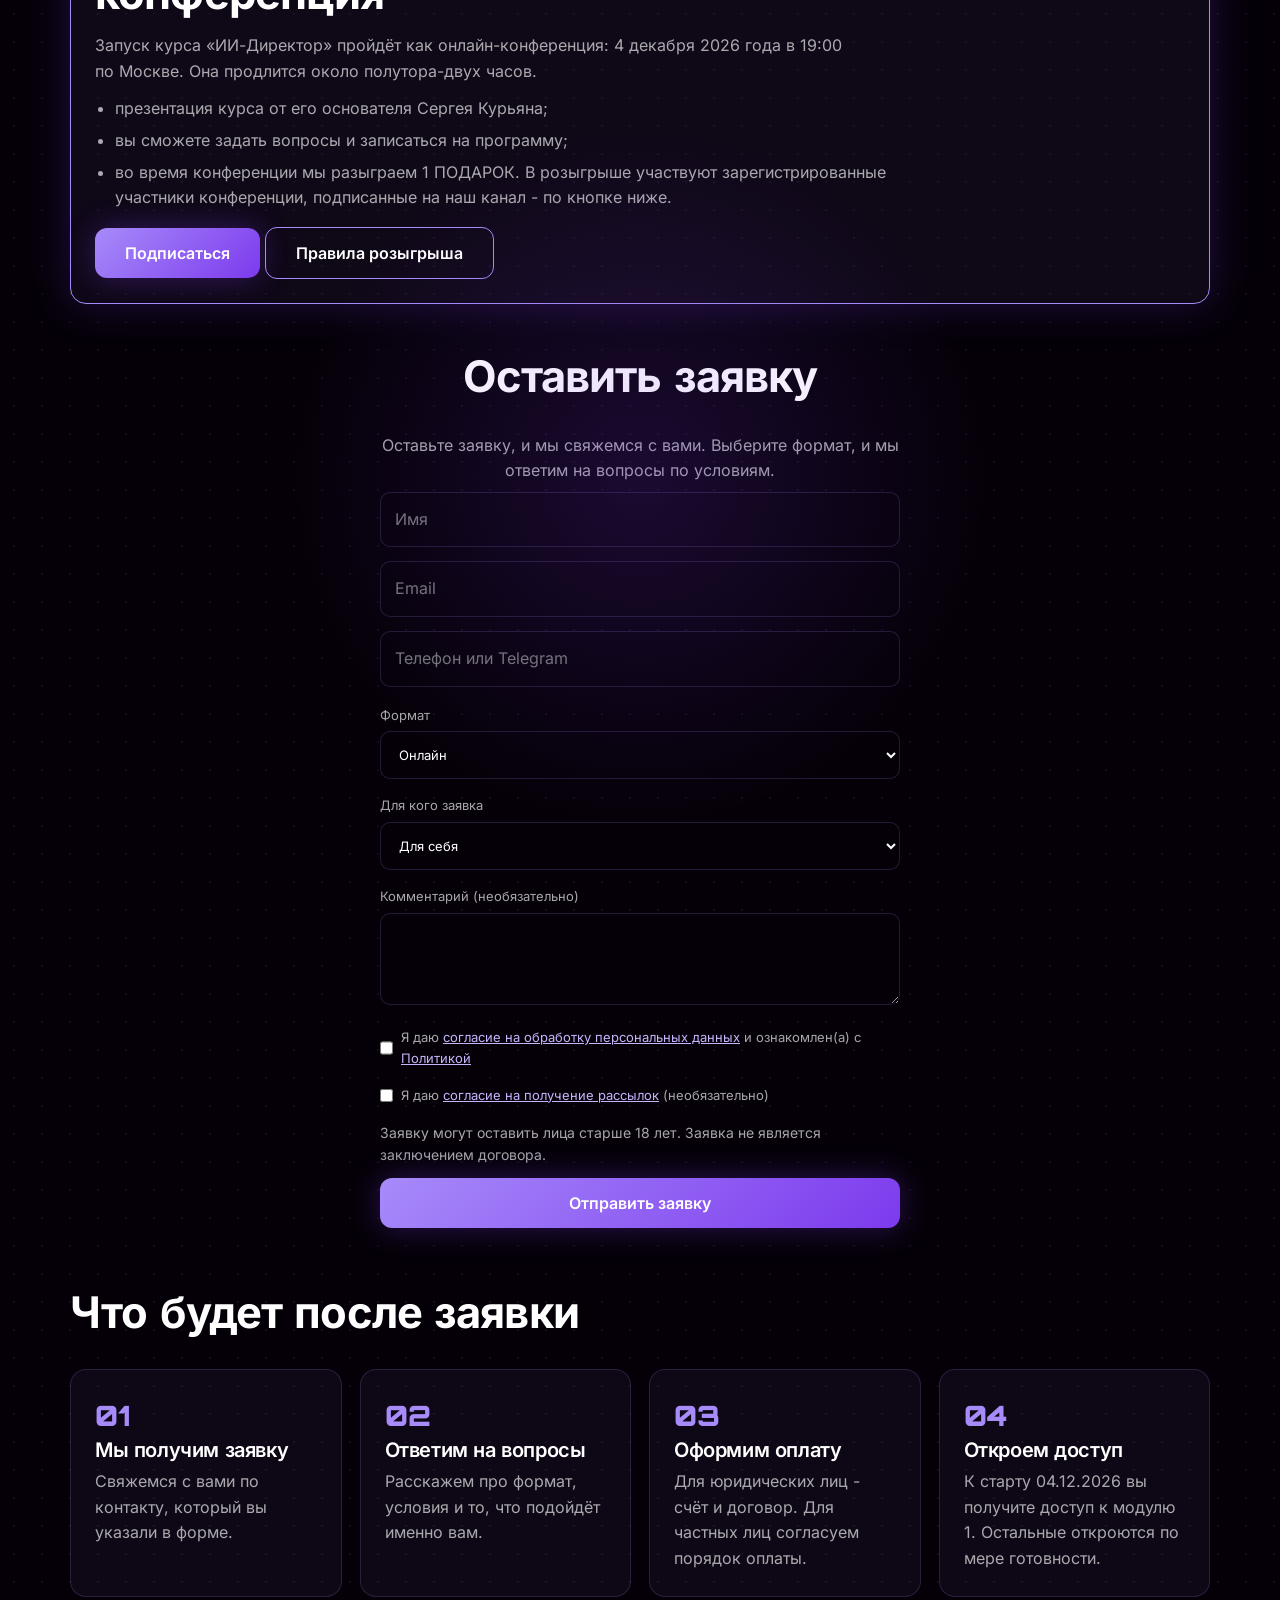
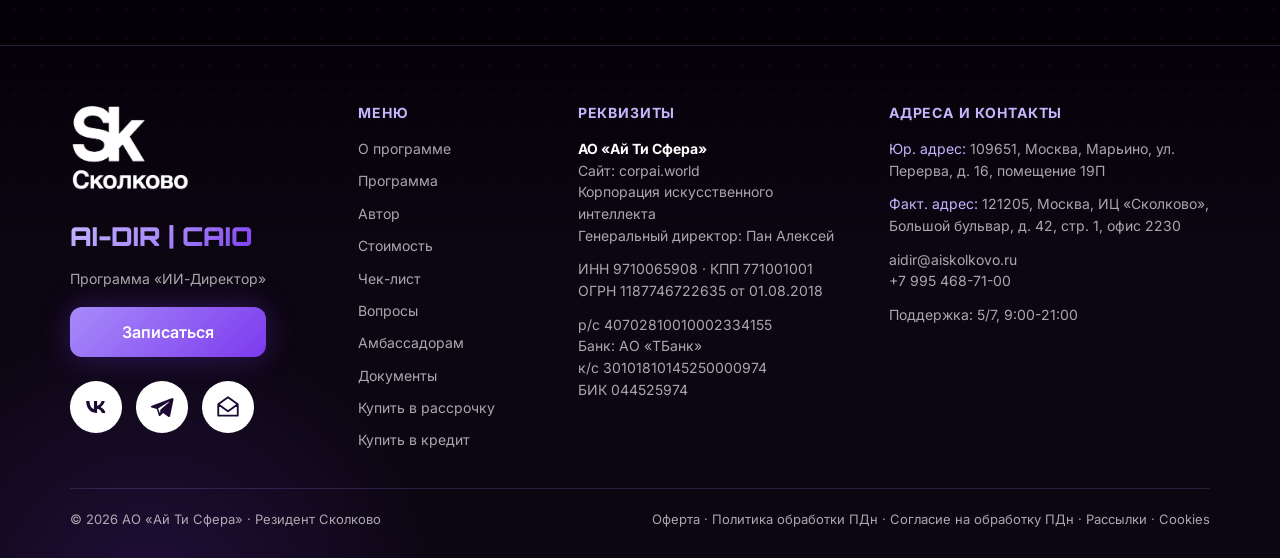
==== commit 90757773: "Дата старта и конференции: 04.12.2026 Co-Authored-By: Claude Sonnet 5.5 <noreply@anthropic.com>" ====
--- a/index.html
+++ b/index.html
@@ -1,10 +1,10 @@
 <!doctype html><html lang="ru"><head><meta charset="utf-8"><meta name="viewport" content="width=device-width,initial-scale=1,viewport-fit=cover"><meta name="theme-color" content="#050008">
-<link rel="icon" type="image/svg+xml" href="favicon.svg"><link rel="icon" type="image/png" sizes="32x32" href="favicon-32.png"><link rel="icon" href="favicon.ico" sizes="any"><link rel="apple-touch-icon" href="apple-touch-icon.png"><link rel="manifest" href="site.webmanifest"><title>AI-DIR: Директор по внедрению ИИ (CAIO) - программа ИИ-Директор</title><meta name="description" content="Программа «Директор по внедрению ИИ» (CAIO): аудит процессов, архитектура, экономика и риски внедрения. 6 модулей, 33 темы, 19 документов. Старт 27.11.2026."><meta property="og:title" content="AI-DIR: Директор по внедрению ИИ (CAIO) - программа ИИ-Директор"><meta property="og:description" content="Практическая программа для тех, кто отвечает за внедрение ИИ в компании: мандат, аудит процессов, архитектура, экономика, риски, команда. 6 модулей, 33 темы, пакет из 19 документов и защита перед комиссией. Старт 27.11.2026."><meta property="og:type" content="website"><meta property="og:site_name" content="AI-DIR | CAIO"><meta property="og:locale" content="ru_RU"><meta name="twitter:card" content="summary_large_image"><meta name="twitter:title" content="AI-DIR: Директор по внедрению ИИ"><!--DOMAIN-META-->
+<link rel="icon" type="image/svg+xml" href="favicon.svg"><link rel="icon" type="image/png" sizes="32x32" href="favicon-32.png"><link rel="icon" href="favicon.ico" sizes="any"><link rel="apple-touch-icon" href="apple-touch-icon.png"><link rel="manifest" href="site.webmanifest"><title>AI-DIR: Директор по внедрению ИИ (CAIO) - программа ИИ-Директор</title><meta name="description" content="Программа «Директор по внедрению ИИ» (CAIO): аудит процессов, архитектура, экономика и риски внедрения. 6 модулей, 33 темы, 19 документов. Старт 04.12.2026."><meta property="og:title" content="AI-DIR: Директор по внедрению ИИ (CAIO) - программа ИИ-Директор"><meta property="og:description" content="Практическая программа для тех, кто отвечает за внедрение ИИ в компании: мандат, аудит процессов, архитектура, экономика, риски, команда. 6 модулей, 33 темы, пакет из 19 документов и защита перед комиссией. Старт 04.12.2026."><meta property="og:type" content="website"><meta property="og:site_name" content="AI-DIR | CAIO"><meta property="og:locale" content="ru_RU"><meta name="twitter:card" content="summary_large_image"><meta name="twitter:title" content="AI-DIR: Директор по внедрению ИИ"><!--DOMAIN-META-->
 <link rel="preload" href="fonts/inter-cyrillic.woff2" as="font" type="font/woff2" crossorigin><link rel="preload" href="fonts/inter-latin.woff2" as="font" type="font/woff2" crossorigin>
 <script src="theme.js"></script><link rel="stylesheet" href="style.css"></head><body>
 <header><div class="wrap"><a class="logo grad" href="#">AI-DIR | CAIO</a><nav id="mainNav"><a href="#about">О программе</a><a href="#program">Программа</a><a href="#author">Автор</a><a href="#tariffs">Стоимость</a><a href="#checklist">Чек-лист</a><a href="#faq">Вопросы</a><a href="#ambassadors">Амбассадорам</a><a href="documents.html">Документы</a></nav><div class="hdr-actions"><button type="button" class="burger" id="burger" aria-label="Меню" aria-expanded="false" aria-controls="mainNav"><span></span><span></span><span></span></button><button type="button" class="theme-toggle" id="themeToggle" aria-label="Переключить тему: день / ночь"><svg class="ic-sun" viewBox="0 0 24 24" width="16" height="16" fill="none" stroke="currentColor" stroke-width="2" stroke-linecap="round"><circle cx="12" cy="12" r="4"/><path d="M12 2v2M12 20v2M4.9 4.9l1.4 1.4M17.7 17.7l1.4 1.4M2 12h2M20 12h2M4.9 19.1l1.4-1.4M17.7 6.3l1.4-1.4"/></svg><span class="knob"></span><svg class="ic-moon" viewBox="0 0 24 24" width="16" height="16" fill="none" stroke="currentColor" stroke-width="2" stroke-linecap="round" stroke-linejoin="round"><path d="M21 12.8A9 9 0 1 1 11.2 3a7 7 0 0 0 9.8 9.8z"/></svg></button><a class="btn" href="#apply">Записаться</a></div></div></header>
 <main>
-<section class="glow hero"><div class="wrap hero-wrap"><div class="hero-planet" aria-hidden="true"><canvas id="planet"></canvas></div><span class="tag">Старт 27.11.2026, 19:00 МСК</span><h1 class="grad">ИИ-Директор<span class="h1-sub">AI-DIR · программа «Директор по внедрению ИИ»</span></h1>
+<section class="glow hero"><div class="wrap hero-wrap"><div class="hero-planet" aria-hidden="true"><canvas id="planet"></canvas></div><span class="tag">Старт 04.12.2026, 19:00 МСК</span><h1 class="grad">ИИ-Директор<span class="h1-sub">AI-DIR · программа «Директор по внедрению ИИ»</span></h1>
 <p class="sub">CAIO (Chief AI Officer) - это новая ультра современная профессия. Программа для тех, кто хочет, чтобы ИИ приносил деньги в компанию, а не презентации.</p>
 <p class="facts">Результат: Защита перед комиссией вашего проекта и пакета из 19 документов, как если бы вы защищали проект перед своим руководством.</p>
 <div class="hero-btns"><a class="btn hero-cta" href="#conference">Забрать ПОДАРОК</a><a class="btn ghost" href="#checklist">Проверить готовность к ИИ</a></div></div></section>
@@ -54,19 +54,19 @@
 <a class="btn ghost" href="https://sergey-kuryan.ru/" target="_blank" rel="noopener">Личный сайт</a></div><div class="flip-wrap"><article class="flip " tabindex="0" role="button" aria-label="Показать фото: Сергей Курьян"><div class="flip-in"><div class="face front card"><div class="av av-sk">СК</div><h3>Сергей Курьян</h3><p class="role">Автор программы и ведущий</p><p>Основатель АО «Нейросети». 25 лет предпринимательского опыта. Преподаватель кафедры цифровых технологий МПГУ.</p><span class="hint">Нажмите, чтобы увидеть фото</span></div><div class="face back"><img src="img/speakers/kuryan.webp" width="720" height="593" alt="Сергей Курьян" decoding="async" fetchpriority="low" onerror="this.parentNode.classList.add('nophoto')" loading="lazy"><span class="ph-miss">Фото скоро появится</span><span class="cap">Сергей Курьян</span></div></div></article></div></div></div></section>
 <section id="speakers"><div class="wrap"><div class="sp-head"><h2>Другие спикеры курса</h2><div class="sp-arrows"><button type="button" aria-label="Назад" data-sc="-1">‹</button><button type="button" aria-label="Вперёд" data-sc="1">›</button></div></div><div class="scroller" id="sp"><article class="flip sp" tabindex="0" role="button" aria-label="Показать фото: Марина Петрушкевич"><div class="flip-in"><div class="face front card"><div class="av av-mp">МП</div><h3>Марина Петрушкевич</h3><p class="role">Внедрение ИИ в организациях</p><p>Генеральный директор АО «Нейросети». Рассматривает применение искусственного интеллекта в корпоративной среде, включая образовательные и прикладные сценарии использования AI-инструментов.</p><span class="hint">Нажмите, чтобы увидеть фото</span></div><div class="face back"><img src="img/speakers/petrushkevich.webp" width="640" height="640" alt="Марина Петрушкевич" decoding="async" fetchpriority="low" onerror="this.parentNode.classList.add('nophoto')" loading="lazy"><span class="ph-miss">Фото скоро появится</span><span class="cap">Марина Петрушкевич</span></div></div></article><article class="flip sp" tabindex="0" role="button" aria-label="Показать фото: Алексей Пан"><div class="flip-in"><div class="face front card"><div class="av av-ap">АП</div><h3>Алексей Пан</h3><p class="role">Бизнес-стратегия и управленческое внедрение</p><p>Автор книги «Гиперреалистичная стратегия», генеральный директор ООО «Гиперреалистичная стратегия», основатель Ассоциации директоров по развитию и Корпорации искусственного интеллекта. В курсе связывает ИИ-инициативы с целями компании, управленческими приоритетами и действиями команды.</p><span class="hint">Нажмите, чтобы увидеть фото</span></div><div class="face back"><img src="img/speakers/pan.webp" width="711" height="847" alt="Алексей Пан" decoding="async" fetchpriority="low" onerror="this.parentNode.classList.add('nophoto')" loading="lazy"><span class="ph-miss">Фото скоро появится</span><span class="cap">Алексей Пан</span></div></div></article></div></div></section>
 <section id="tariffs"><div class="wrap"><h2>Форматы и стоимость</h2>
-<p class="warn" style="margin:0 0 24px">Важно: к старту 27.11.2026 открыт модуль 1 из 6, остальные модули открываются по мере готовности. График открытия сообщим участникам.</p>
+<p class="warn" style="margin:0 0 24px">Важно: к старту 04.12.2026 открыт модуль 1 из 6, остальные модули открываются по мере готовности. График открытия сообщим участникам.</p>
 <div class="grid"><div class="card"><h3>Онлайн</h3><div class="price">150 000 ₽</div><p class="cur">Без куратора</p><p>Полная программа на платформе: 6 модулей, 92 видео, рабочие тетради и шаблоны, итоговая защита. Без куратора: сопровождение только через поддержку 5/7.</p><ul><li>Доступ к материалам на 1 год</li><li>Только поддержка 5/7, 9:00-21:00</li><li>Сертификат AI-CORP об окончании</li><li>Содействие в трудоустройстве: АО «Нейросети» и партнёры (без гарантии)</li></ul><br><a class="btn" href="https://auth.robokassa.ru/Merchant/Invoice/vhSjkAWcI0qIdXc30PTedQ" target="_blank" rel="noopener">Купить</a></div><div class="card hot"><h3>Комбинированный</h3><div class="price">250 000 ₽</div><p class="cur">С куратором</p><p>Онлайн-программа плюс 2-3 очных дня в Москве в конце: разбор проекта и защита.</p><ul><li>Доступ к материалам на 1 год</li><li>Поддержка 5/7, 9:00-21:00</li><li>Сертификат AI-CORP об окончании</li><li>Содействие в трудоустройстве: АО «Нейросети» и партнёры (без гарантии)</li></ul><br><a class="btn" href="https://auth.robokassa.ru/Merchant/Invoice/dbDIRBPof0W8IYzbLyRSBw" target="_blank" rel="noopener">Купить</a></div><div class="card"><h3>Офлайн в Москве</h3><div class="price">500 000 ₽</div><p class="cur">С куратором</p><p>Всё из онлайн-программы плюс личный разбор вашего проекта с Сергеем Курьяном, регулярные очные занятия в малой группе, очная защита и нетворкинг с выпускниками. Ограниченное число мест.</p><ul><li>Доступ к материалам на 1 год</li><li>Поддержка 5/7, 9:00-21:00</li><li>Сертификат AI-CORP об окончании</li><li>Содействие в трудоустройстве: АО «Нейросети» и партнёры (без гарантии)</li></ul><br><a class="btn" href="https://auth.robokassa.ru/Merchant/Invoice/E2KqBEsaVEOxX22HW7uJtw" target="_blank" rel="noopener">Купить</a></div></div>
 <p class="note">Рассрочка: оформляется через банк или сервис рассрочки по отдельному договору, полную стоимость и условия вы увидите до оформления. Для юридических лиц: оплата по счёту и договору. Во всех форматах на выходе - ваш пакет внедрения из 19 документов и защита перед комиссией.</p></div></section>
 <section id="installment"><div class="wrap"><div class="card"><h2 style="margin-bottom:16px">Купить в рассрочку и кредит</h2>
 <p style="color:var(--mut);max-width:760px;margin-bottom:20px">Оплатите программу в рассрочку или оформите кредит. Организация-партнёр: ООО «Цифровые технологии» (ИНН 5906126139, ОГРН 1155958023495), сервис aktivcredit.ru. Срок, ставку и полную стоимость вы увидите у партнёра до оформления.</p>
 <a class="btn" href="https://aktivcredit.ru/ak/techskolkovo" target="_blank" rel="noopener nofollow sponsored">Купить в рассрочку</a> <a class="btn ghost" href="https://aktivcredit.ru/ak/techskolkovo.credit" target="_blank" rel="noopener nofollow sponsored">Купить в кредит</a></div></div></section>
-<section><div class="wrap lead"><h2>Старт - 27.11.2026</h2><p>Первый поток стартует 27.11.2026, ориентир по длительности - около трёх месяцев. Материалы открываются по модулям; график открытия следующих модулей сообщим участникам.</p></div></section>
+<section><div class="wrap lead"><h2>Старт - 04.12.2026</h2><p>Первый поток стартует 04.12.2026, ориентир по длительности - около трёх месяцев. Материалы открываются по модулям; график открытия следующих модулей сообщим участникам.</p></div></section>
 <section id="checklist"><div class="wrap lead"><h2>Готов ли ваш рабочий процесс к автоматизации через ИИ? Проверьте за 5 минут</h2>
 <p>Пять вопросов о данных одного процесса помогут понять: начинать проект сейчас или сначала навести порядок. Выберите один ограниченный процесс (например, «первичная обработка входящих обращений», а не «вся цифровизация») и ответьте «да» или «нет». Если сведений нет, так и считайте: «неизвестно» - не «да».</p>
 <div id="quiz"><div class="q"><p>1. Есть ли в учётной системе структурированные данные по этому процессу (даты, категории, статусы)?</p><label><input type="radio" name="q0" value="1"> Да</label><label><input type="radio" name="q0" value="0"> Нет</label></div><div class="q"><p>2. Есть ли тексты и документы, нужные для контекста (письма, обращения, регламенты)?</p><label><input type="radio" name="q1" value="1"> Да</label><label><input type="radio" name="q1" value="0"> Нет</label></div><div class="q"><p>3. Данные собраны в одном месте (а не разбросаны по несвязанным системам)?</p><label><input type="radio" name="q2" value="1"> Да</label><label><input type="radio" name="q2" value="0"> Нет</label></div><div class="q"><p>4. Есть ли хотя бы минимальная разметка или сопроводительные сведения (чем закончилась обработка)?</p><label><input type="radio" name="q3" value="1"> Да</label><label><input type="radio" name="q3" value="0"> Нет</label></div><div class="q"><p>5. Можно ли получить выгрузку за один рабочий день?</p><label><input type="radio" name="q4" value="1"> Да</label><label><input type="radio" name="q4" value="0"> Нет</label></div></div><div class="verdict" id="verdict" aria-live="polite"></div>
 <p class="note">Правило: «данные есть» не значит «данные подходят для задачи». У каждого ответа «да» должно быть основание. Это учебная модель оценки, а не гарантия успеха проекта. Ответы нигде не сохраняются.</p>
 <a class="btn" href="https://t.me/AIDir_bot?start=src_site" target="_blank" rel="noopener" style="margin-top:16px">Хочу пройти всю программу</a></div></section>
-<section id="faq"><div class="wrap"><h2>Частые вопросы</h2><details><summary><span>Сколько времени это займёт?</span></summary><div>Вся программа - около 87-141 часа активной работы, это примерно 7-11 часов в неделю при трёх месяцах занятий. Это ориентир, не обещание. Первый результат вы получаете в первой теме.</div></details><details><summary><span>Нужно ли уметь программировать?</span></summary><div>Нет. Нужны наблюдаемые факты о вашем процессе и готовность работать с документами и расчётами.</div></details><details><summary><span>У меня нет доступа к данным компании.</span></summary><div>Есть подготовленный учебный случай: вы проходите те же шаги и получаете тот же пакет.</div></details><details><summary><span>Нельзя раскрывать внутренние данные.</span></summary><div>Допускается обезличенный или учебный кейс. Раскрывать внутренние сведения не требуется.</div></details><details><summary><span>Какой документ я получу?</span></summary><div>По итогам успешной защиты перед комиссией - сертификат AI-CORP.</div></details><details><summary><span>Чем это отличается от курсов по нейросетям и промптам?</span></summary><div>Здесь не учат пользоваться инструментами. Здесь учат управлять внедрением ИИ как бизнес-проектом: экономика, риски, архитектура, команда, ответственность.</div></details><details><summary><span>Когда старт и что открыто на старте?</span></summary><div>Старт 27.11.2026. К старту доступен первый модуль, следующие открываются по модулям.</div></details><details><summary><span>Сколько действует доступ?</span></summary><div>Доступ к материалам - 1 год с момента открытия.</div></details><details><summary><span>Как работает поддержка?</span></summary><div>Поддержка отвечает 5 дней в неделю с 9:00 до 21:00.</div></details><details><summary><span>Есть ли рассрочка?</span></summary><div>Да. Рассрочка оформляется через банк или сервис рассрочки по отдельному договору. Срок, ставку и полную стоимость вы увидите до оформления. <a href="https://aktivcredit.ru/ak/techskolkovo" target="_blank" rel="noopener nofollow sponsored">Купить в рассрочку</a> · <a href="https://aktivcredit.ru/ak/techskolkovo.credit" target="_blank" rel="noopener nofollow sponsored">Купить в кредит</a></div></details><details><summary><span>Как оплатить от компании?</span></summary><div>Для юридических лиц - по счёту и договору. Напишите нам: <a href="mailto:aidir@aiskolkovo.ru">aidir@aiskolkovo.ru</a>.</div></details></div></section>
+<section id="faq"><div class="wrap"><h2>Частые вопросы</h2><details><summary><span>Сколько времени это займёт?</span></summary><div>Вся программа - около 87-141 часа активной работы, это примерно 7-11 часов в неделю при трёх месяцах занятий. Это ориентир, не обещание. Первый результат вы получаете в первой теме.</div></details><details><summary><span>Нужно ли уметь программировать?</span></summary><div>Нет. Нужны наблюдаемые факты о вашем процессе и готовность работать с документами и расчётами.</div></details><details><summary><span>У меня нет доступа к данным компании.</span></summary><div>Есть подготовленный учебный случай: вы проходите те же шаги и получаете тот же пакет.</div></details><details><summary><span>Нельзя раскрывать внутренние данные.</span></summary><div>Допускается обезличенный или учебный кейс. Раскрывать внутренние сведения не требуется.</div></details><details><summary><span>Какой документ я получу?</span></summary><div>По итогам успешной защиты перед комиссией - сертификат AI-CORP.</div></details><details><summary><span>Чем это отличается от курсов по нейросетям и промптам?</span></summary><div>Здесь не учат пользоваться инструментами. Здесь учат управлять внедрением ИИ как бизнес-проектом: экономика, риски, архитектура, команда, ответственность.</div></details><details><summary><span>Когда старт и что открыто на старте?</span></summary><div>Старт 04.12.2026. К старту доступен первый модуль, следующие открываются по модулям.</div></details><details><summary><span>Сколько действует доступ?</span></summary><div>Доступ к материалам - 1 год с момента открытия.</div></details><details><summary><span>Как работает поддержка?</span></summary><div>Поддержка отвечает 5 дней в неделю с 9:00 до 21:00.</div></details><details><summary><span>Есть ли рассрочка?</span></summary><div>Да. Рассрочка оформляется через банк или сервис рассрочки по отдельному договору. Срок, ставку и полную стоимость вы увидите до оформления. <a href="https://aktivcredit.ru/ak/techskolkovo" target="_blank" rel="noopener nofollow sponsored">Купить в рассрочку</a> · <a href="https://aktivcredit.ru/ak/techskolkovo.credit" target="_blank" rel="noopener nofollow sponsored">Купить в кредит</a></div></details><details><summary><span>Как оплатить от компании?</span></summary><div>Для юридических лиц - по счёту и договору. Напишите нам: <a href="mailto:aidir@aiskolkovo.ru">aidir@aiskolkovo.ru</a>.</div></details></div></section>
 <section id="ambassadors"><div class="wrap"><div class="card hot"><h2 style="margin-bottom:16px">Амбассадорам</h2>
 <p style="color:var(--mut);max-width:760px;margin-bottom:20px">Рекомендуйте этот курс друзьям и коллегам, которым он будет полезен, и получайте за это бонус. Условия бонуса пришлём по запросу.</p>
 <a class="btn" href="https://t.me/AIDir_bot?start=src_partner" target="_blank" rel="noopener">Стать амбассадором</a></div><div class="sp-head" style="margin-top:36px"><h2 style="font-size:clamp(22px,2.6vw,32px)">Действующие амбассадоры</h2><div class="sp-arrows"><button type="button" aria-label="Назад" data-sc="-1" data-for="amb">‹</button><button type="button" aria-label="Вперёд" data-sc="1" data-for="amb">›</button></div></div>
@@ -75,8 +75,8 @@
 <a class="amb-card amb-empty" href="https://t.me/AIDir_bot?start=src_partner" target="_blank" rel="noopener"><span>Стать амбассадором</span></a>
 <a class="amb-card amb-empty" href="https://t.me/AIDir_bot?start=src_partner" target="_blank" rel="noopener"><span>Стать амбассадором</span></a>
 </div></div></section>
-<section id="conference"><div class="wrap"><div class="card hot"><h2 style="margin-bottom:16px">27 ноября 2026, 19:00 МСК: онлайн-конференция</h2>
-<p style="color:var(--mut);max-width:760px;margin-bottom:12px">Запуск курса «ИИ-Директор» пройдёт как онлайн-конференция: 27 ноября 2026 года в 19:00 по Москве. Она продлится около полутора-двух часов.</p>
+<section id="conference"><div class="wrap"><div class="card hot"><h2 style="margin-bottom:16px">4 декабря 2026, 19:00 МСК: онлайн-конференция</h2>
+<p style="color:var(--mut);max-width:760px;margin-bottom:12px">Запуск курса «ИИ-Директор» пройдёт как онлайн-конференция: 4 декабря 2026 года в 19:00 по Москве. Она продлится около полутора-двух часов.</p>
 <ul class="list" style="margin-bottom:16px"><li>презентация курса от его основателя Сергея Курьяна;</li><li>вы сможете задать вопросы и записаться на программу;</li><li>во время конференции мы разыграем 1 ПОДАРОК. В розыгрыше участвуют зарегистрированные участники конференции, подписанные на наш канал - по кнопке ниже.</li></ul>
 <a class="btn" href="https://t.me/AIDir_bot?start=src_site" target="_blank" rel="noopener">Подписаться</a> <a class="btn ghost" href="legal/promo-rules.html">Правила розыгрыша</a></div></div></section>
 <section id="apply" class="glow"><div class="wrap" style="max-width:560px"><h2 style="text-align:center">Оставить заявку</h2>
@@ -93,7 +93,7 @@
 <div class="card"><h3>Мы получим заявку</h3><p>Свяжемся с вами по контакту, который вы указали в форме.</p></div>
 <div class="card"><h3>Ответим на вопросы</h3><p>Расскажем про формат, условия и то, что подойдёт именно вам.</p></div>
 <div class="card"><h3>Оформим оплату</h3><p>Для юридических лиц - счёт и договор. Для частных лиц согласуем порядок оплаты.</p></div>
-<div class="card"><h3>Откроем доступ</h3><p>К старту 27.11.2026 вы получите доступ к модулю 1. Остальные откроются по мере готовности.</p></div>
+<div class="card"><h3>Откроем доступ</h3><p>К старту 04.12.2026 вы получите доступ к модулю 1. Остальные откроются по мере готовности.</p></div>
 </div></div></section>
 </main>
 <footer><div class="wrap">
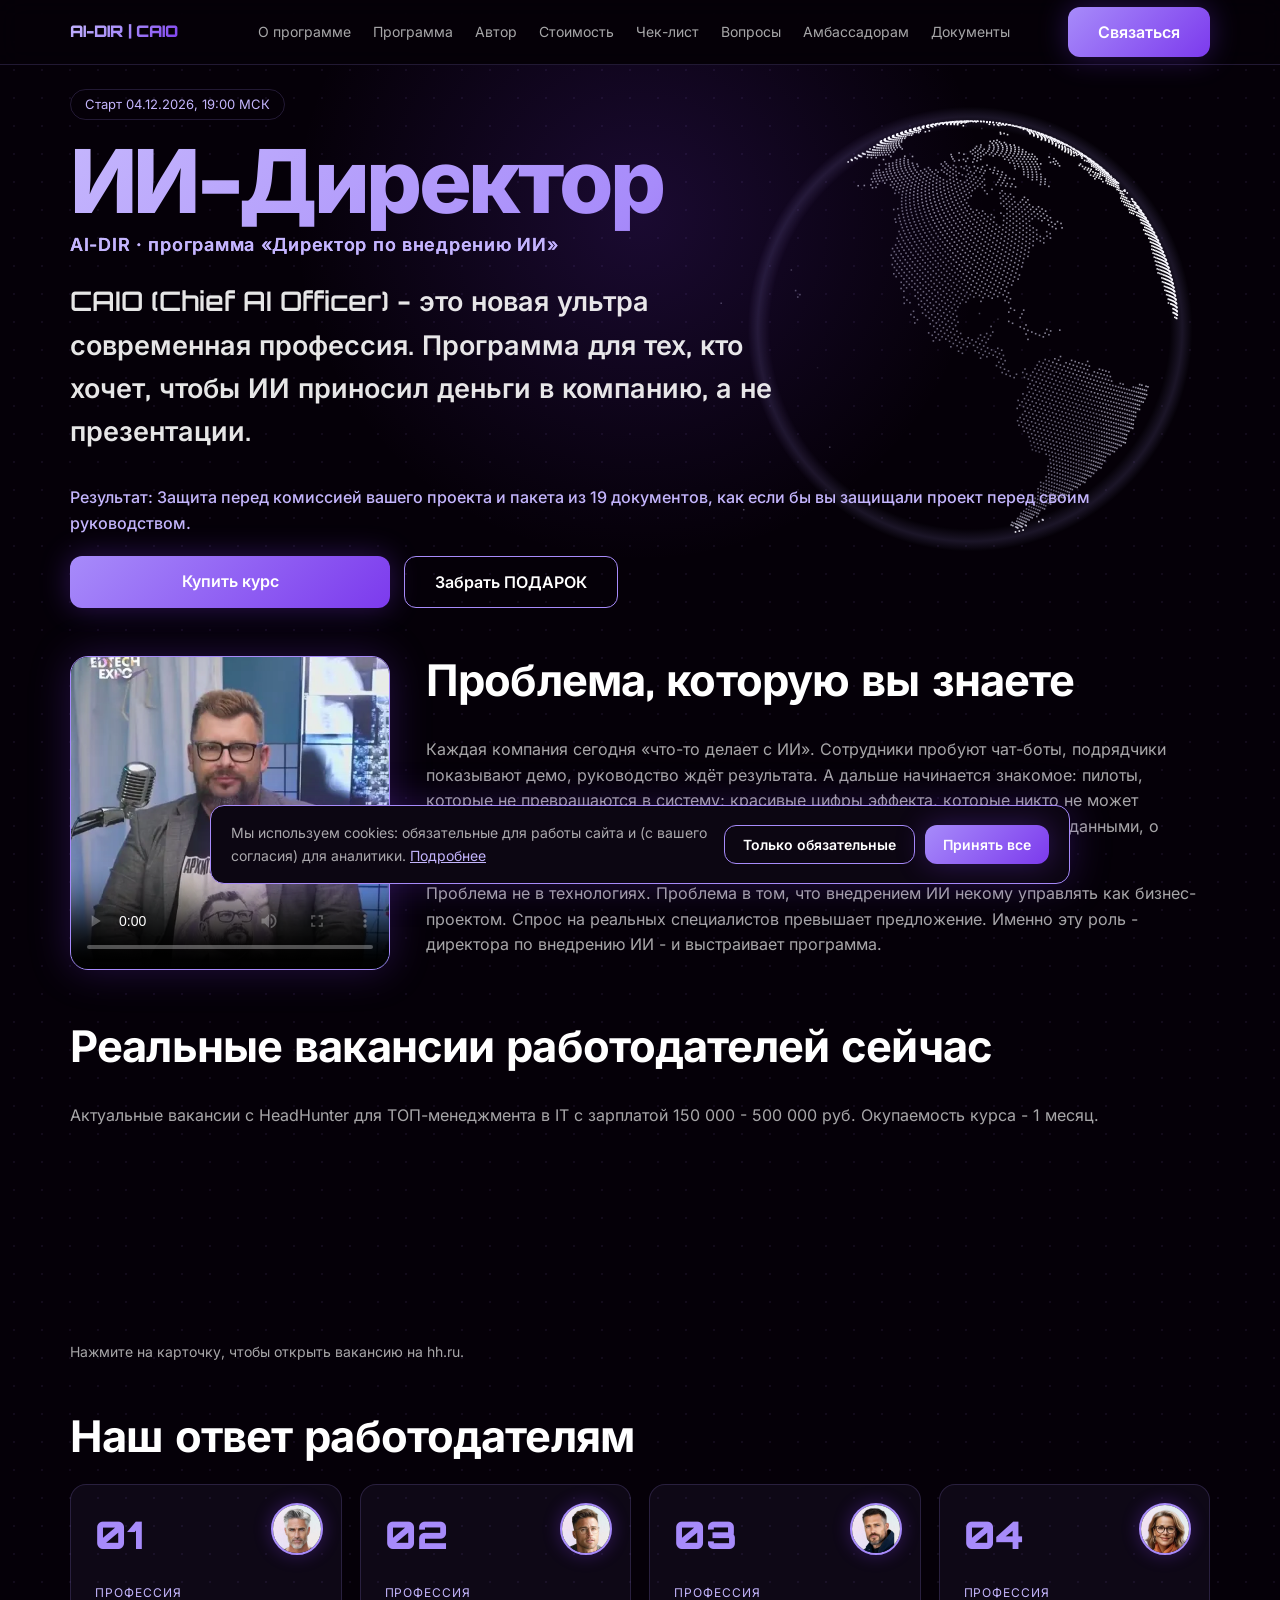
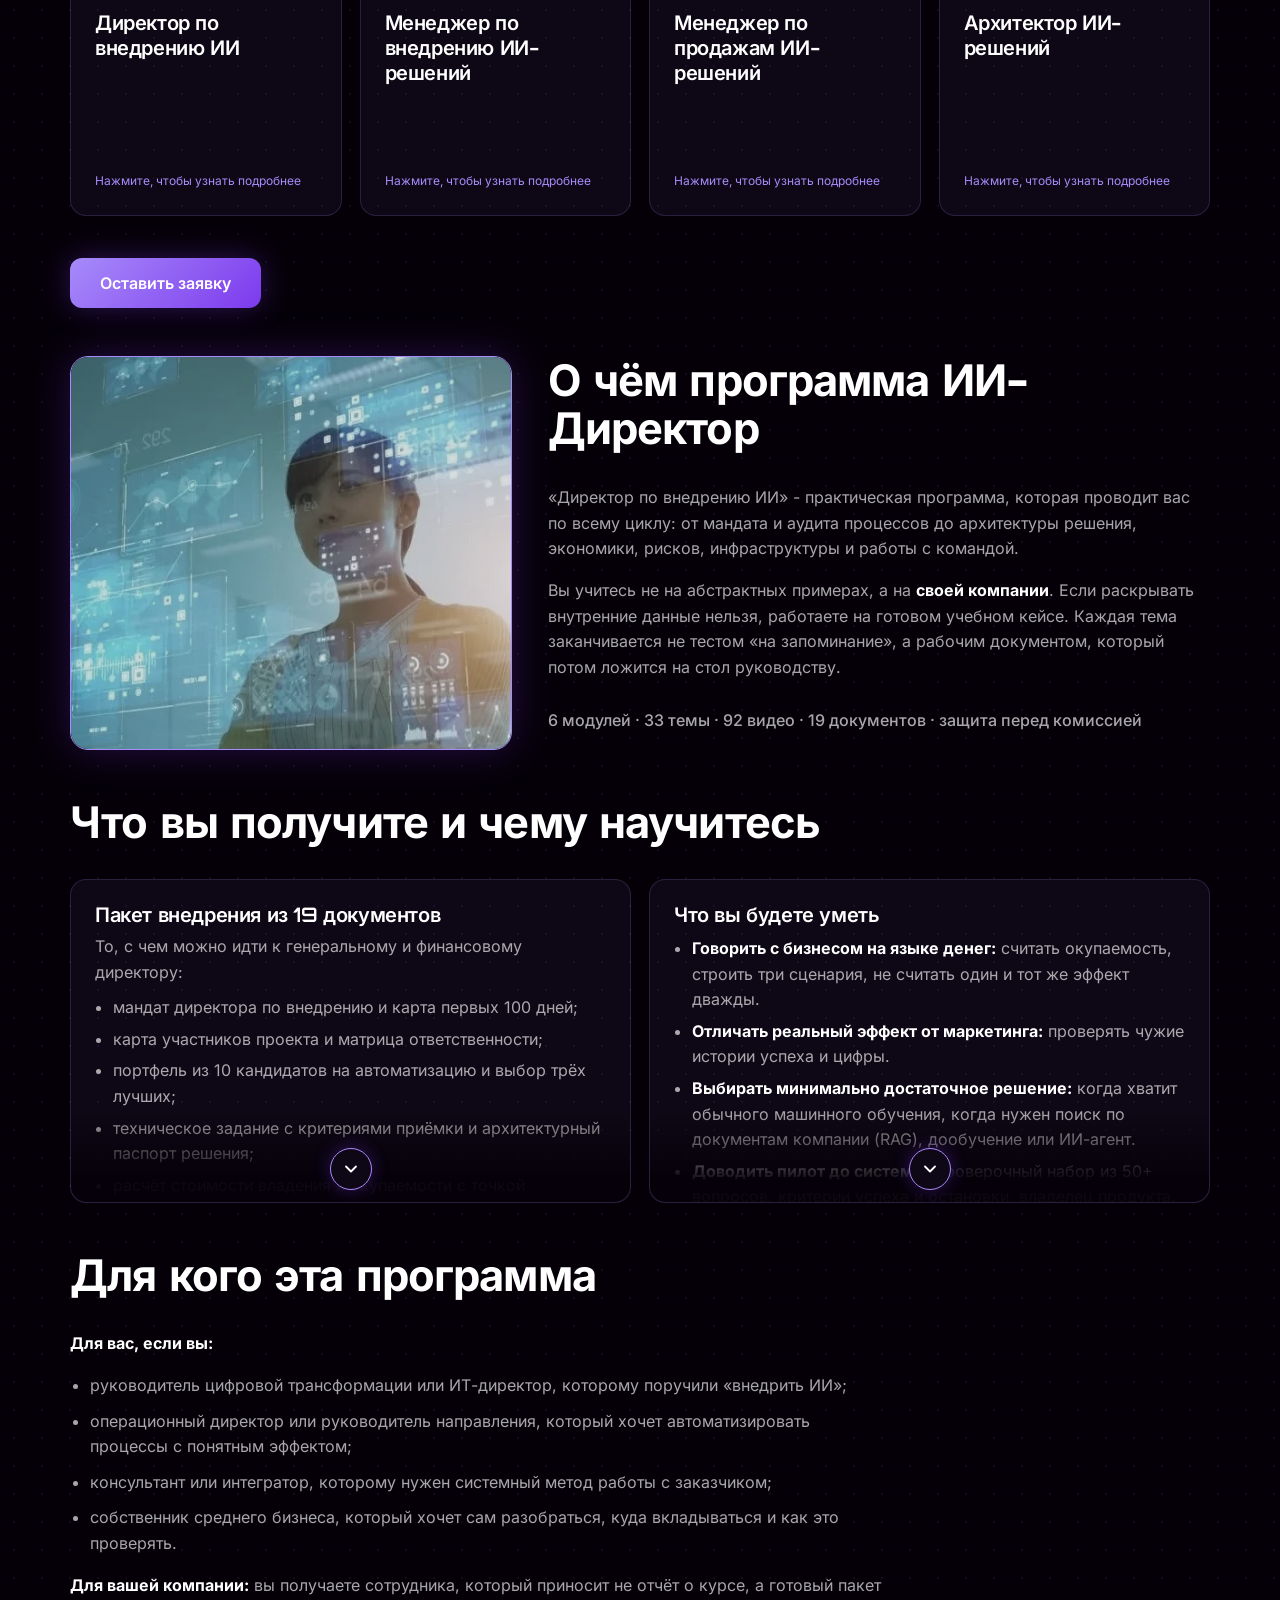
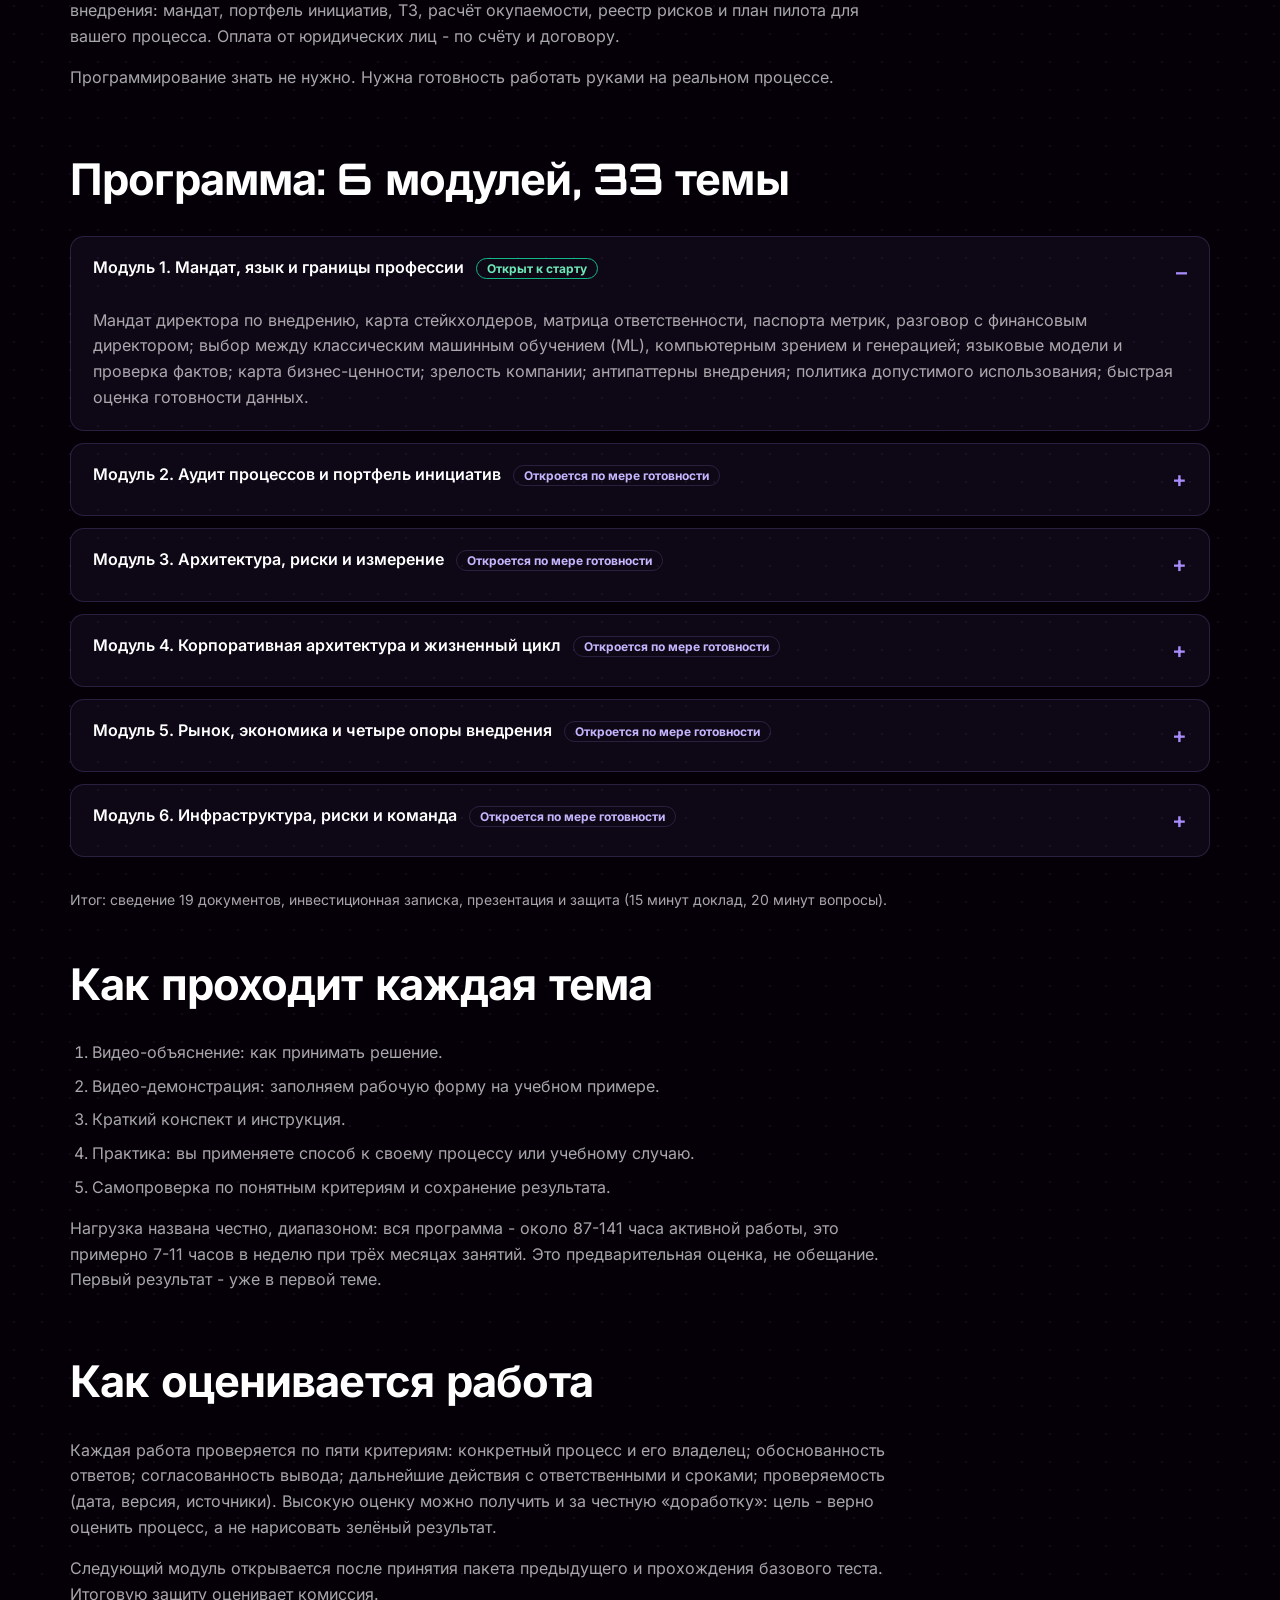
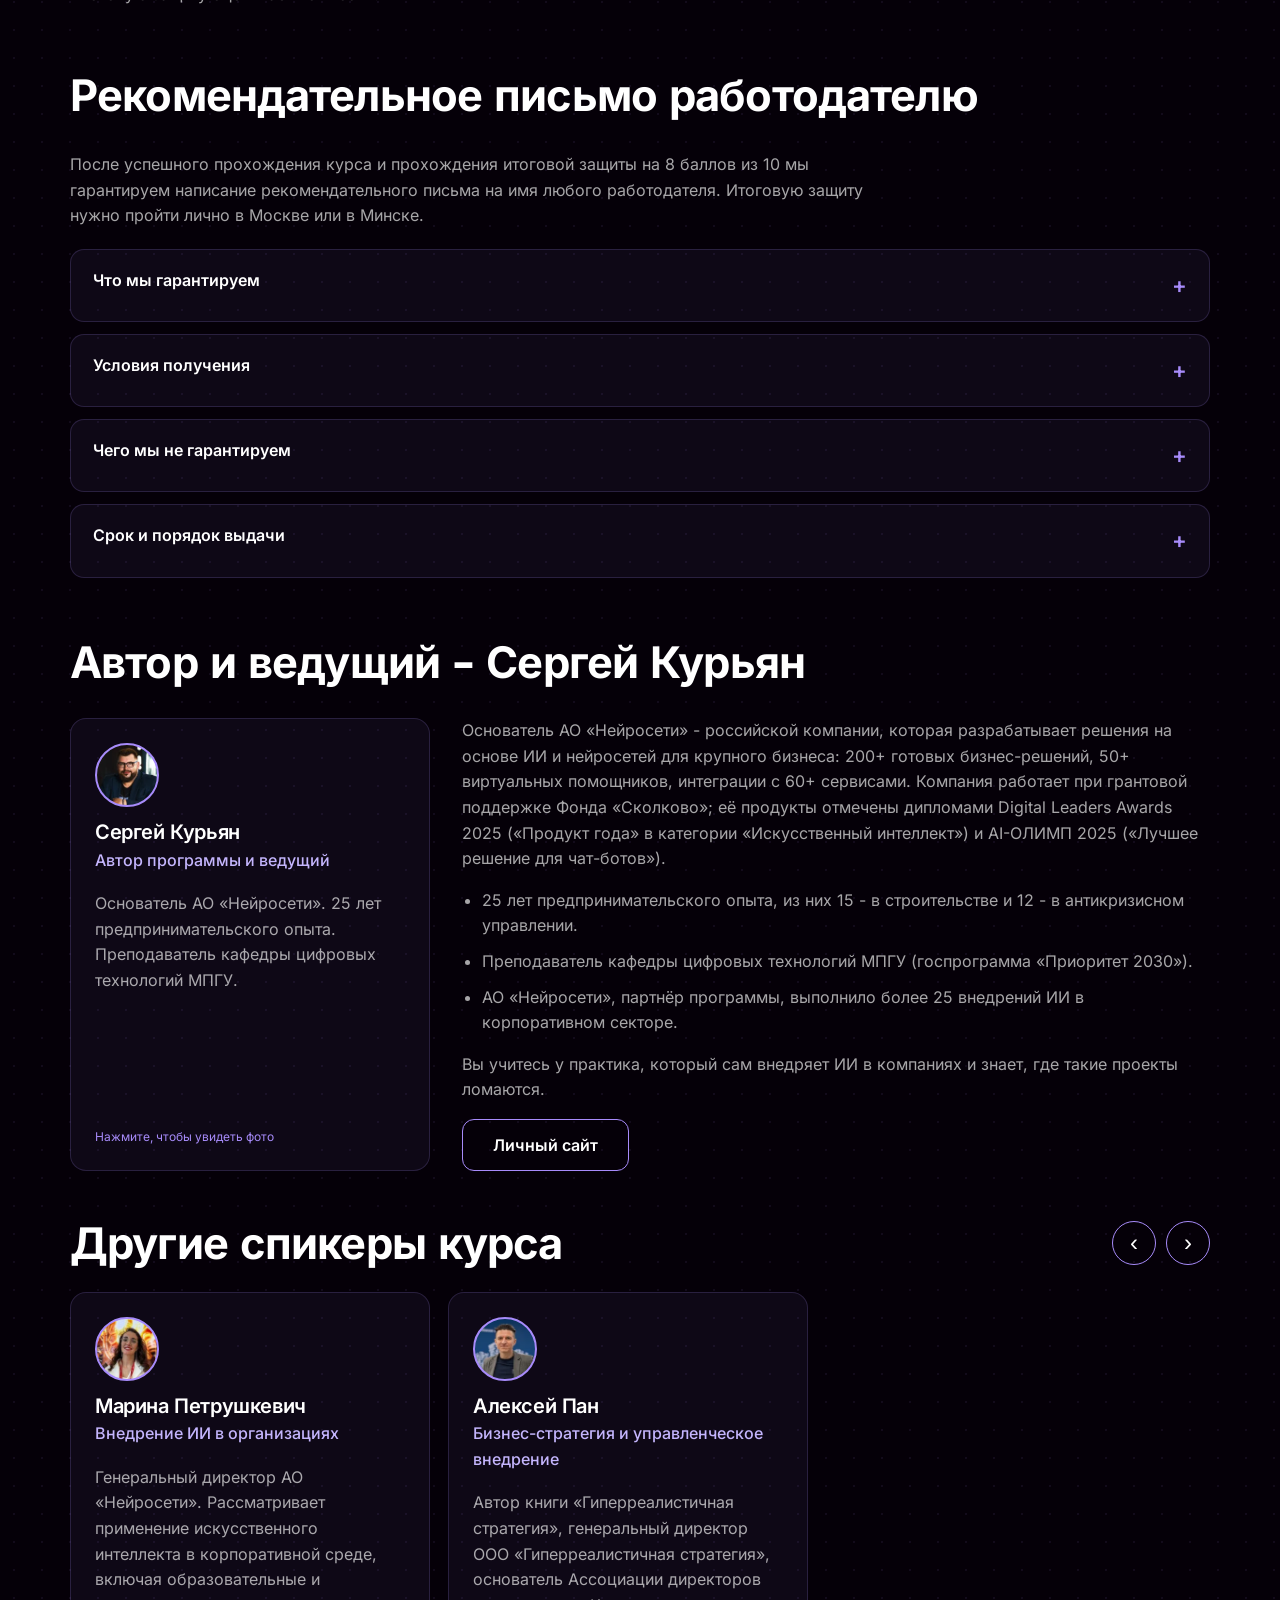
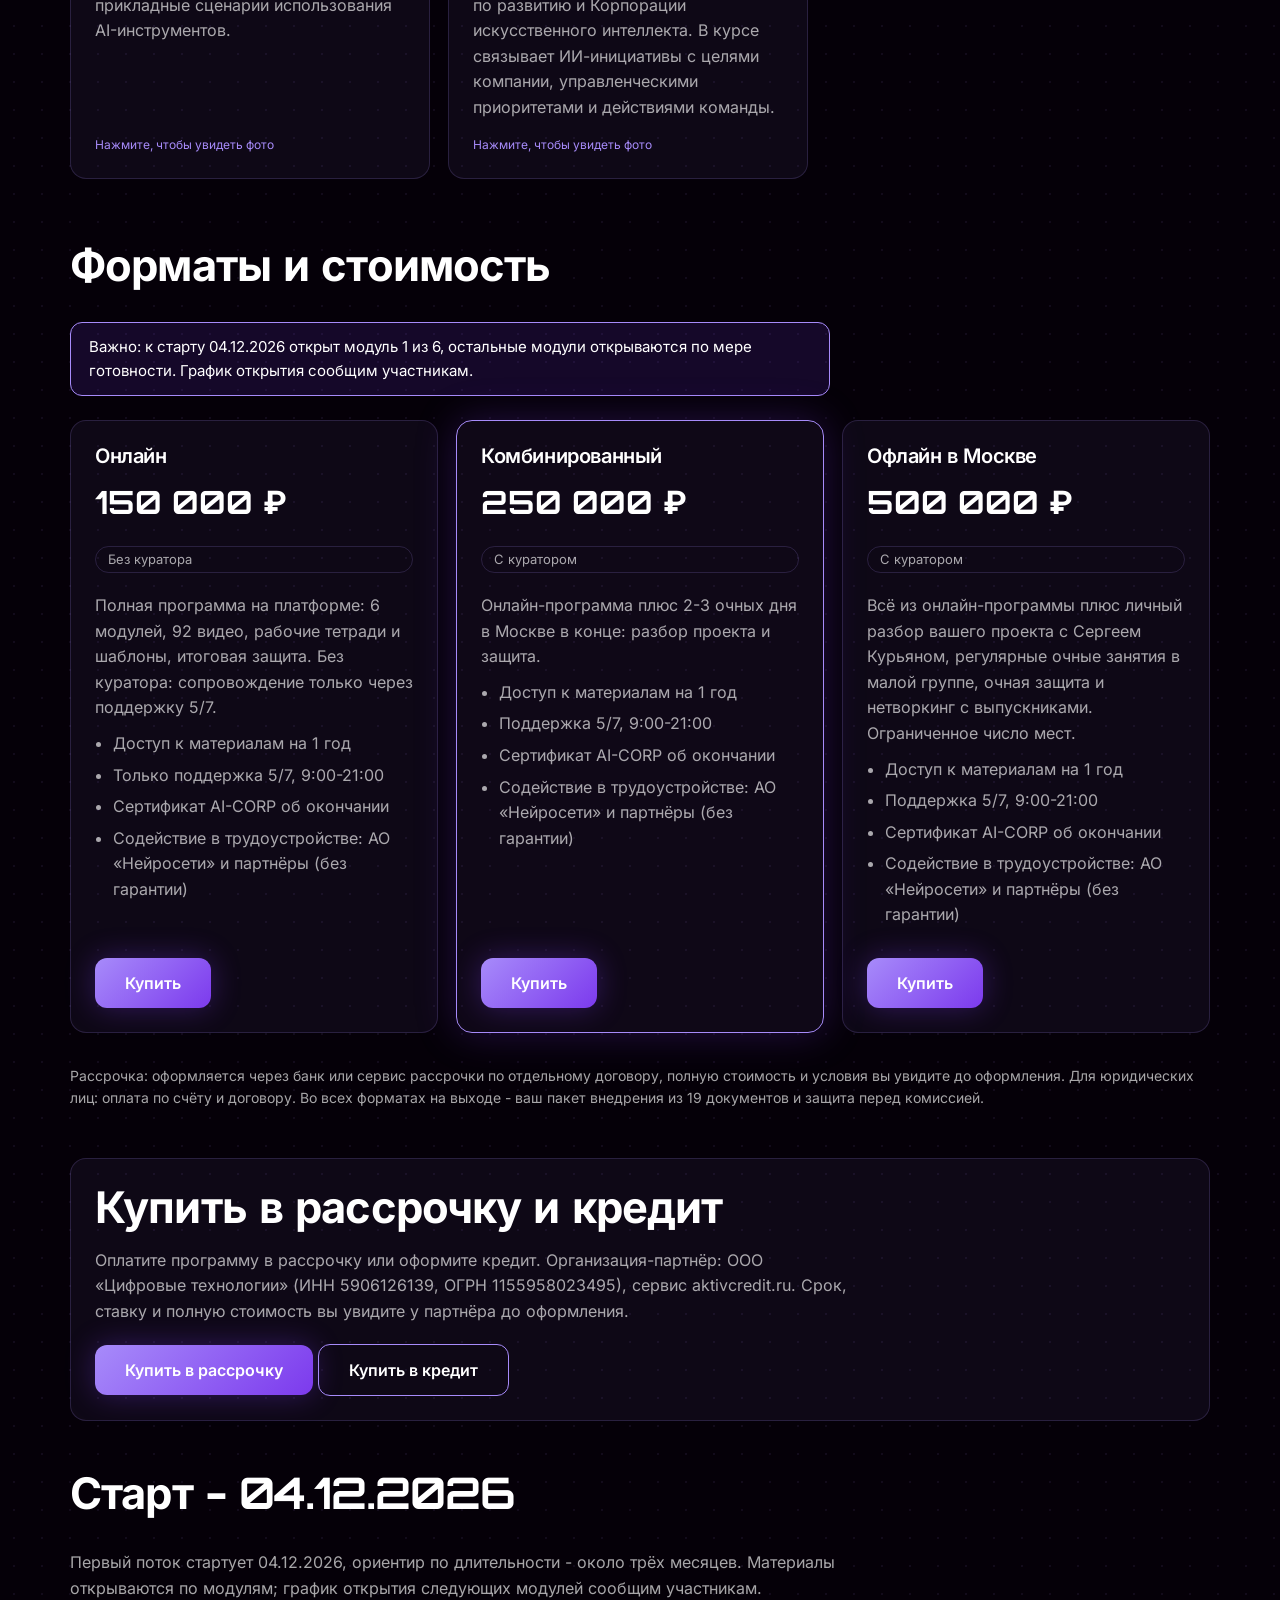
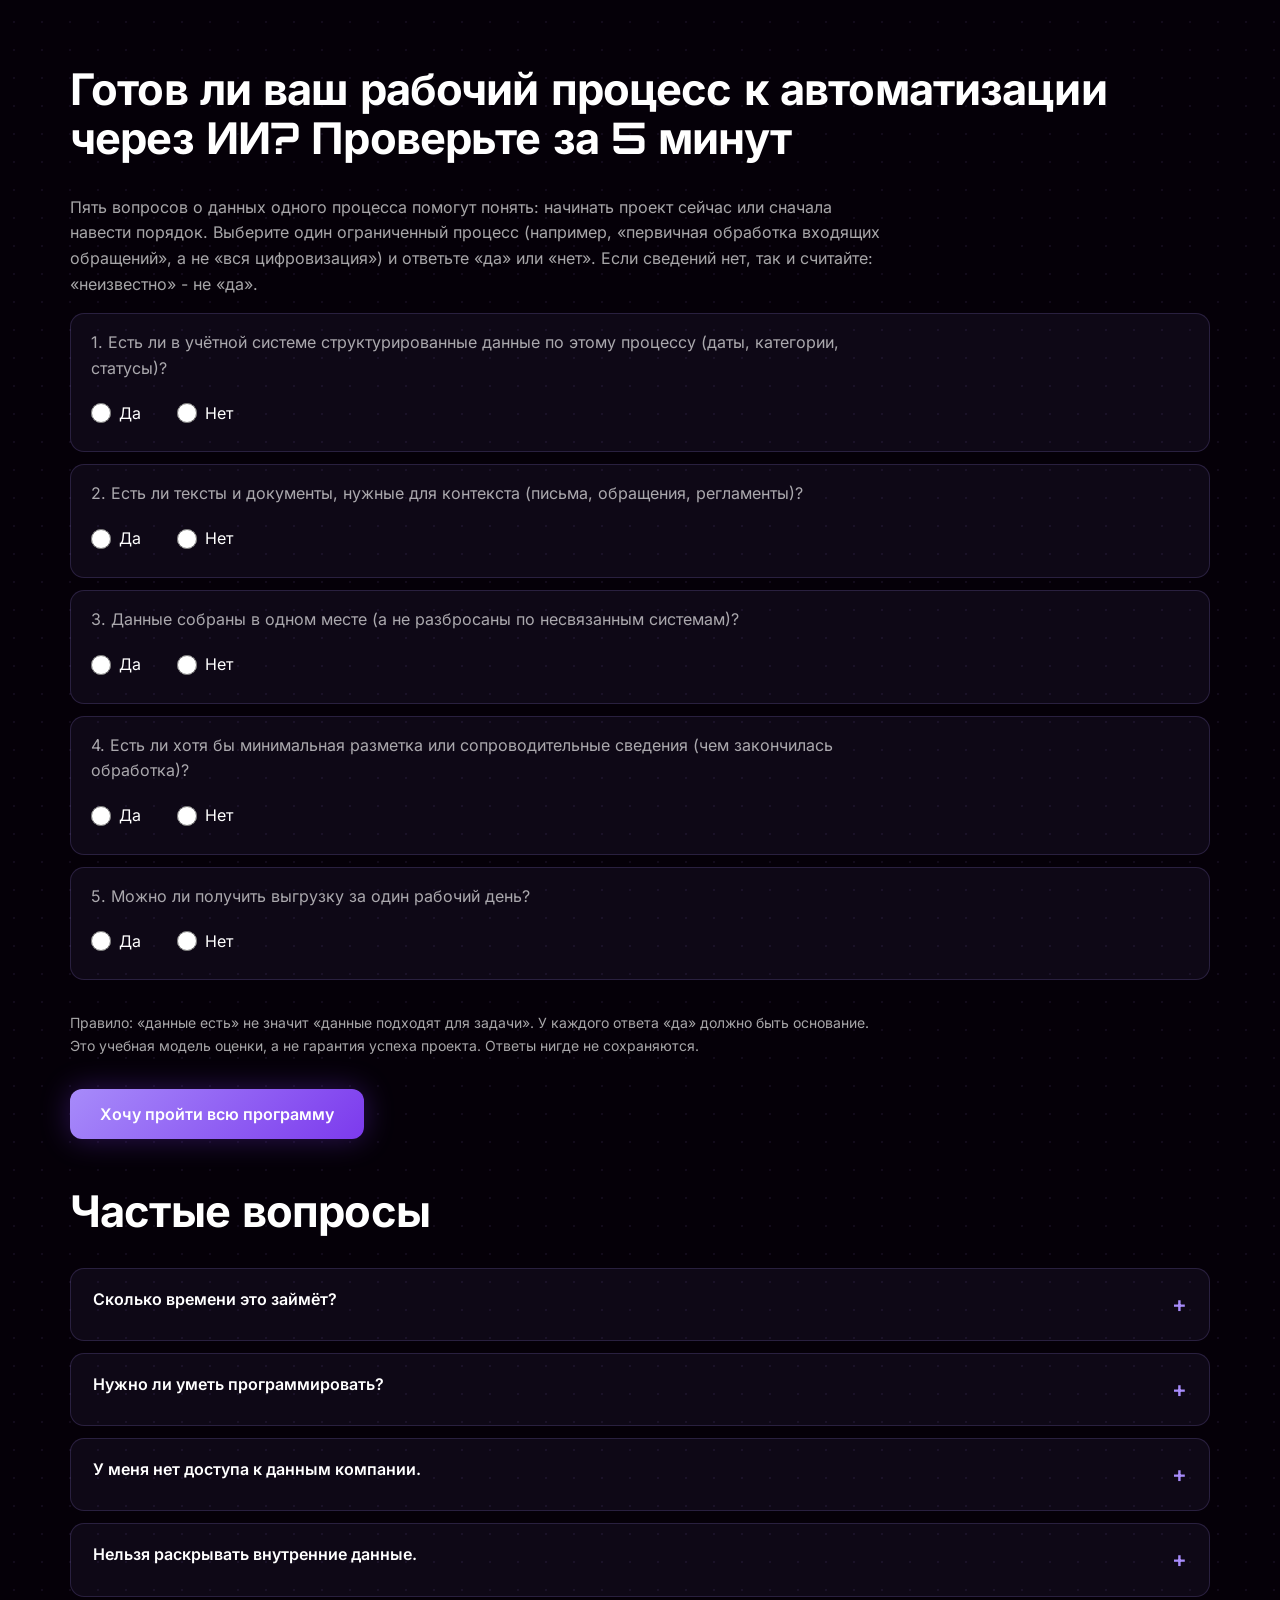
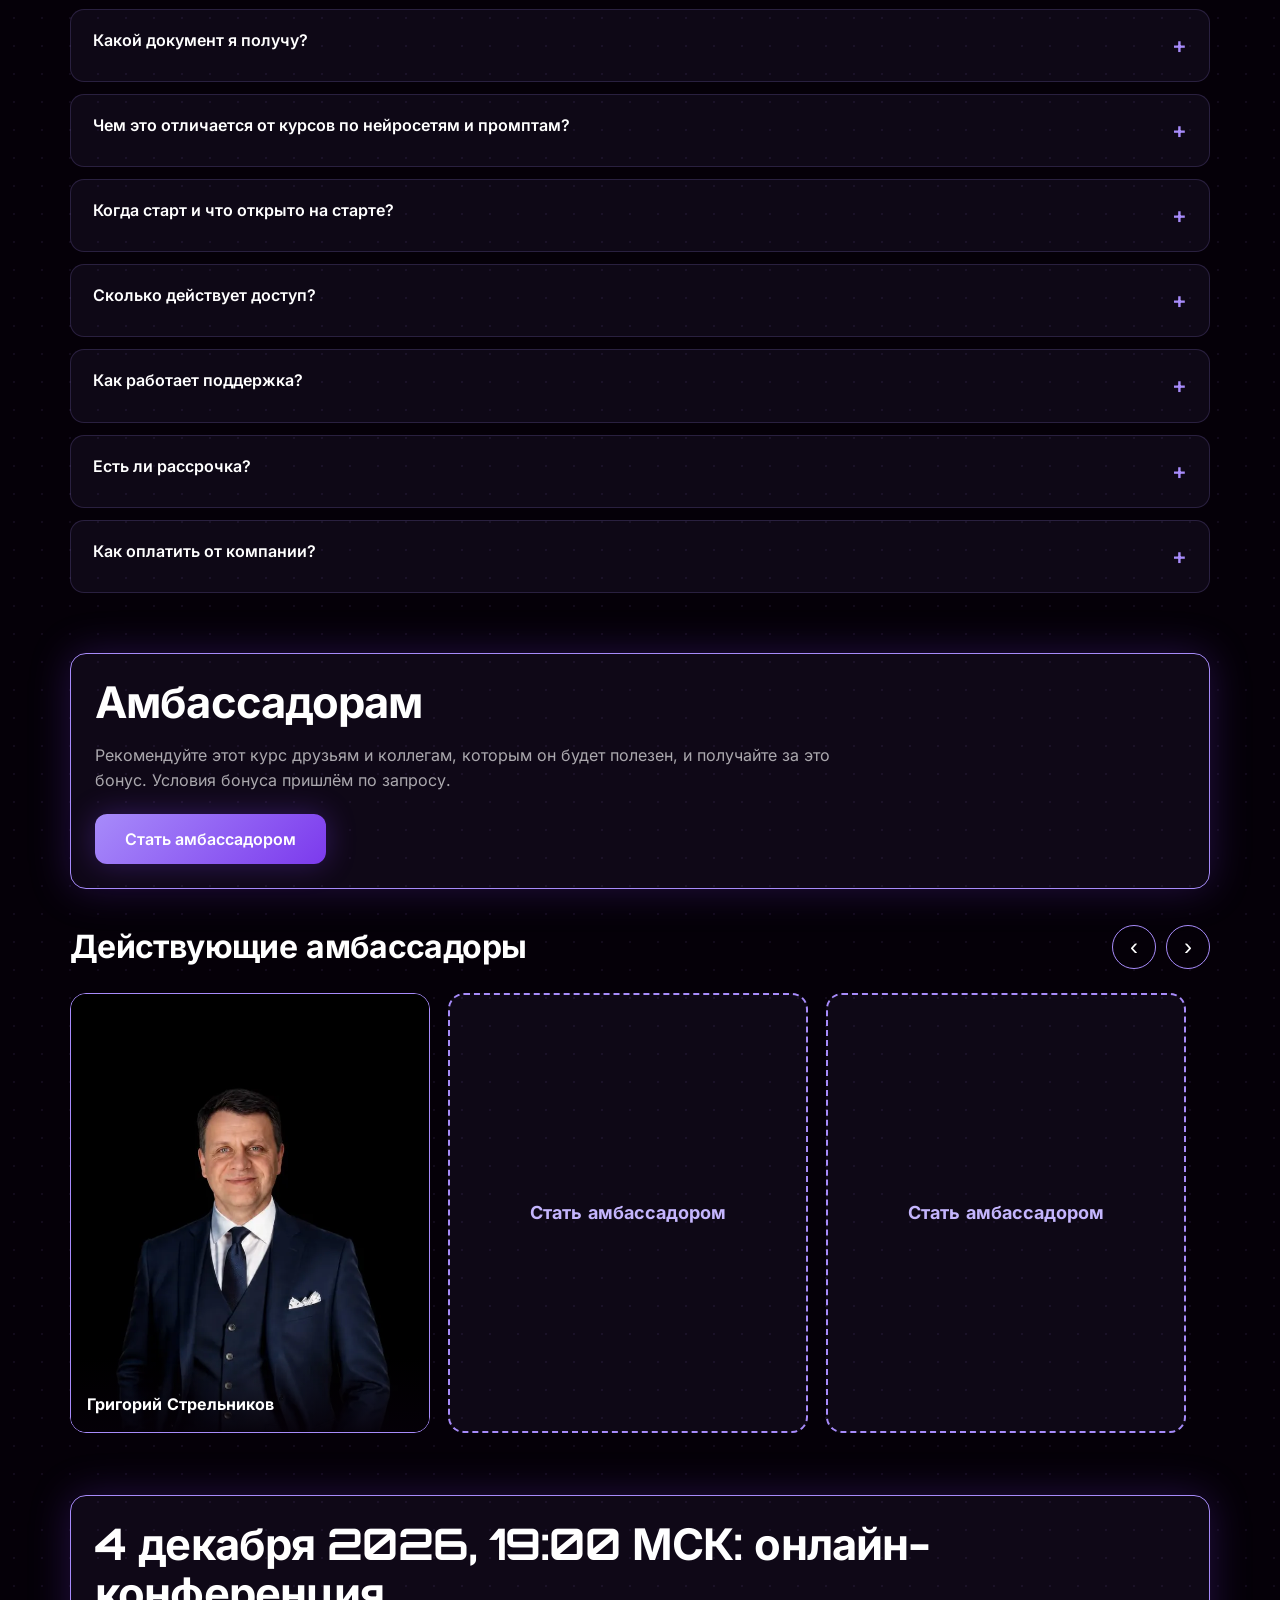
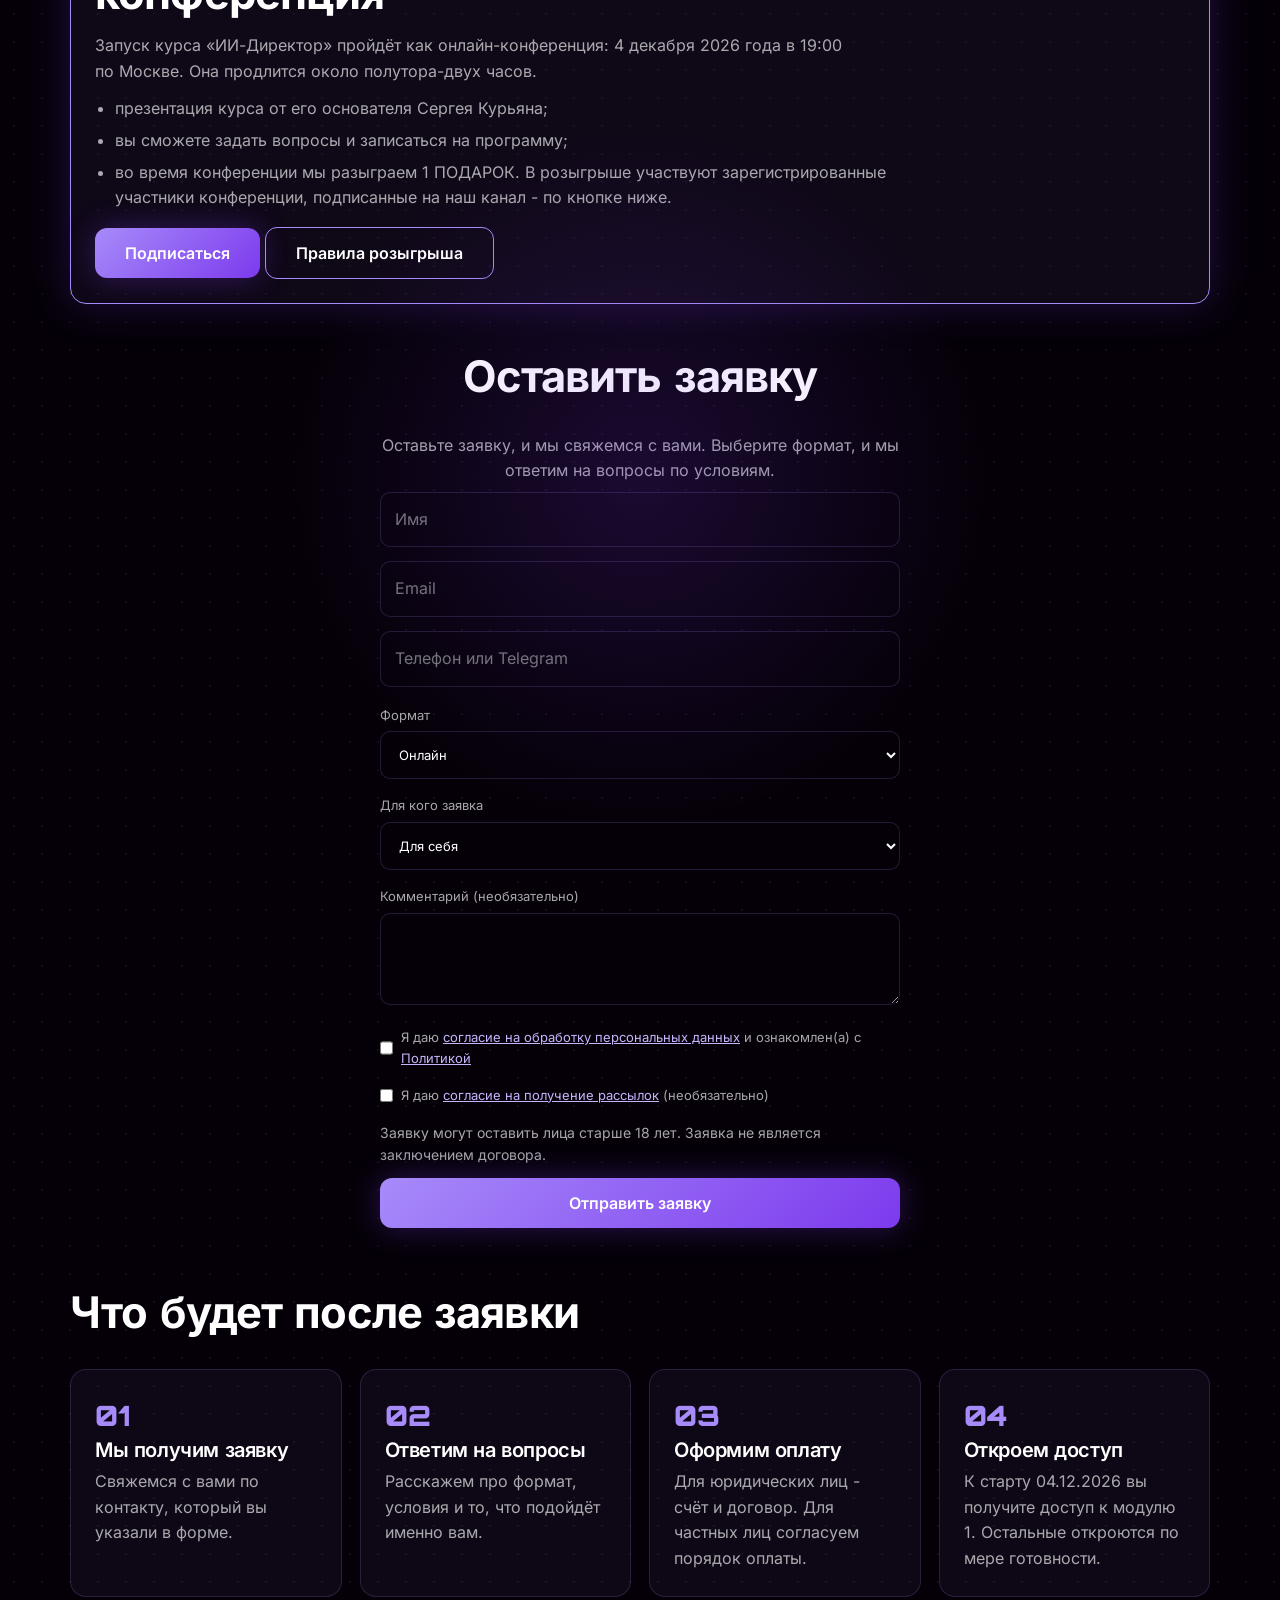
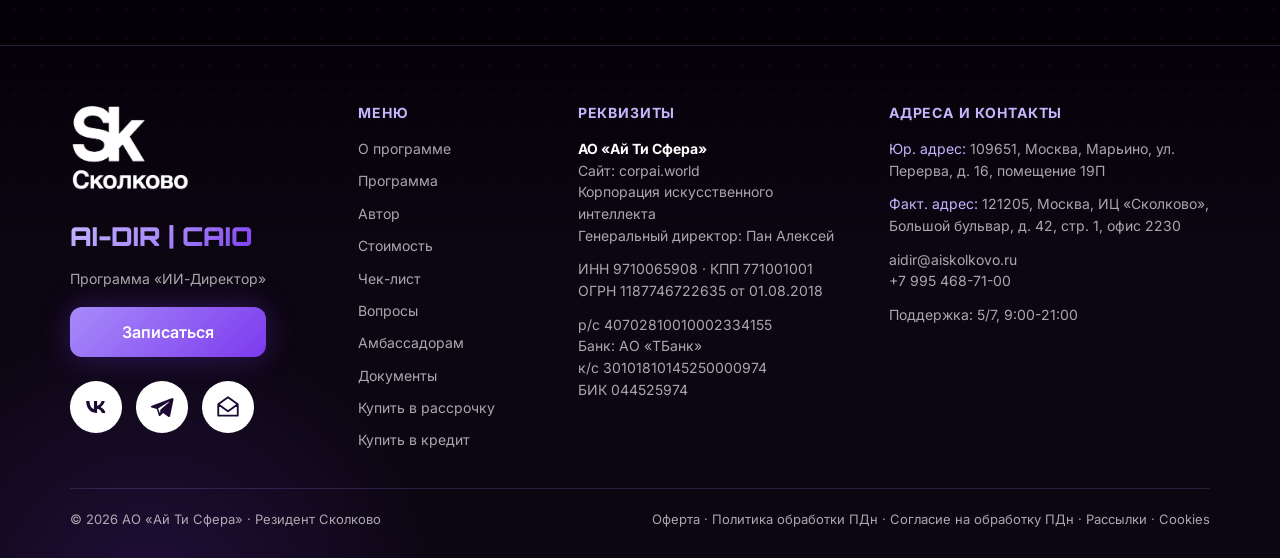
==== commit b0824f1c: "Главная: кнопки «Купить курс» и «Забрать ПОДАРОК», «Связаться» в шапке со ссылкой на Telegram Co-Aut" ====
--- a/index.html
+++ b/index.html
@@ -2,12 +2,12 @@
 <link rel="icon" type="image/svg+xml" href="favicon.svg"><link rel="icon" type="image/png" sizes="32x32" href="favicon-32.png"><link rel="icon" href="favicon.ico" sizes="any"><link rel="apple-touch-icon" href="apple-touch-icon.png"><link rel="manifest" href="site.webmanifest"><title>AI-DIR: Директор по внедрению ИИ (CAIO) - программа ИИ-Директор</title><meta name="description" content="Программа «Директор по внедрению ИИ» (CAIO): аудит процессов, архитектура, экономика и риски внедрения. 6 модулей, 33 темы, 19 документов. Старт 04.12.2026."><meta property="og:title" content="AI-DIR: Директор по внедрению ИИ (CAIO) - программа ИИ-Директор"><meta property="og:description" content="Практическая программа для тех, кто отвечает за внедрение ИИ в компании: мандат, аудит процессов, архитектура, экономика, риски, команда. 6 модулей, 33 темы, пакет из 19 документов и защита перед комиссией. Старт 04.12.2026."><meta property="og:type" content="website"><meta property="og:site_name" content="AI-DIR | CAIO"><meta property="og:locale" content="ru_RU"><meta name="twitter:card" content="summary_large_image"><meta name="twitter:title" content="AI-DIR: Директор по внедрению ИИ"><!--DOMAIN-META-->
 <link rel="preload" href="fonts/inter-cyrillic.woff2" as="font" type="font/woff2" crossorigin><link rel="preload" href="fonts/inter-latin.woff2" as="font" type="font/woff2" crossorigin>
 <script src="theme.js"></script><link rel="stylesheet" href="style.css"></head><body>
-<header><div class="wrap"><a class="logo grad" href="#">AI-DIR | CAIO</a><nav id="mainNav"><a href="#about">О программе</a><a href="#program">Программа</a><a href="#author">Автор</a><a href="#tariffs">Стоимость</a><a href="#checklist">Чек-лист</a><a href="#faq">Вопросы</a><a href="#ambassadors">Амбассадорам</a><a href="documents.html">Документы</a></nav><div class="hdr-actions"><button type="button" class="burger" id="burger" aria-label="Меню" aria-expanded="false" aria-controls="mainNav"><span></span><span></span><span></span></button><button type="button" class="theme-toggle" id="themeToggle" aria-label="Переключить тему: день / ночь"><svg class="ic-sun" viewBox="0 0 24 24" width="16" height="16" fill="none" stroke="currentColor" stroke-width="2" stroke-linecap="round"><circle cx="12" cy="12" r="4"/><path d="M12 2v2M12 20v2M4.9 4.9l1.4 1.4M17.7 17.7l1.4 1.4M2 12h2M20 12h2M4.9 19.1l1.4-1.4M17.7 6.3l1.4-1.4"/></svg><span class="knob"></span><svg class="ic-moon" viewBox="0 0 24 24" width="16" height="16" fill="none" stroke="currentColor" stroke-width="2" stroke-linecap="round" stroke-linejoin="round"><path d="M21 12.8A9 9 0 1 1 11.2 3a7 7 0 0 0 9.8 9.8z"/></svg></button><a class="btn" href="#apply">Записаться</a></div></div></header>
+<header><div class="wrap"><a class="logo grad" href="#">AI-DIR | CAIO</a><nav id="mainNav"><a href="#about">О программе</a><a href="#program">Программа</a><a href="#author">Автор</a><a href="#tariffs">Стоимость</a><a href="#checklist">Чек-лист</a><a href="#faq">Вопросы</a><a href="#ambassadors">Амбассадорам</a><a href="documents.html">Документы</a></nav><div class="hdr-actions"><button type="button" class="burger" id="burger" aria-label="Меню" aria-expanded="false" aria-controls="mainNav"><span></span><span></span><span></span></button><button type="button" class="theme-toggle" id="themeToggle" aria-label="Переключить тему: день / ночь"><svg class="ic-sun" viewBox="0 0 24 24" width="16" height="16" fill="none" stroke="currentColor" stroke-width="2" stroke-linecap="round"><circle cx="12" cy="12" r="4"/><path d="M12 2v2M12 20v2M4.9 4.9l1.4 1.4M17.7 17.7l1.4 1.4M2 12h2M20 12h2M4.9 19.1l1.4-1.4M17.7 6.3l1.4-1.4"/></svg><span class="knob"></span><svg class="ic-moon" viewBox="0 0 24 24" width="16" height="16" fill="none" stroke="currentColor" stroke-width="2" stroke-linecap="round" stroke-linejoin="round"><path d="M21 12.8A9 9 0 1 1 11.2 3a7 7 0 0 0 9.8 9.8z"/></svg></button><a class="btn" href="https://t.me/grstr" target="_blank" rel="noopener">Связаться</a></div></div></header>
 <main>
 <section class="glow hero"><div class="wrap hero-wrap"><div class="hero-planet" aria-hidden="true"><canvas id="planet"></canvas></div><span class="tag">Старт 04.12.2026, 19:00 МСК</span><h1 class="grad">ИИ-Директор<span class="h1-sub">AI-DIR · программа «Директор по внедрению ИИ»</span></h1>
 <p class="sub">CAIO (Chief AI Officer) - это новая ультра современная профессия. Программа для тех, кто хочет, чтобы ИИ приносил деньги в компанию, а не презентации.</p>
 <p class="facts">Результат: Защита перед комиссией вашего проекта и пакета из 19 документов, как если бы вы защищали проект перед своим руководством.</p>
-<div class="hero-btns"><a class="btn hero-cta" href="#conference">Забрать ПОДАРОК</a><a class="btn ghost" href="#checklist">Проверить готовность к ИИ</a></div></div></section>
+<div class="hero-btns"><a class="btn hero-cta" href="#tariffs">Купить курс</a><a class="btn ghost" href="#conference">Забрать ПОДАРОК</a></div></div></section>
 <section><div class="wrap lead"><div class="prob-grid"><div class="prob-video"><video controls preload="metadata" playsinline poster="video/vystuplenie-1-poster.webp"><source src="video/vystuplenie-1.mp4" type="video/mp4">Ваш браузер не поддерживает видео.</video></div><div class="prob-text"><h2>Проблема, которую вы знаете</h2>
 <p>Каждая компания сегодня «что-то делает с ИИ». Сотрудники пробуют чат-боты, подрядчики показывают демо, руководство ждёт результата. А дальше начинается знакомое: пилоты, которые не превращаются в систему; красивые цифры эффекта, которые никто не может проверить; бюджет, который финансовый директор не готов подписать; риски с данными, о которых вспоминают после инцидента.</p>
 <p>Проблема не в технологиях. Проблема в том, что внедрением ИИ некому управлять как бизнес-проектом. Спрос на реальных специалистов превышает предложение. Именно эту роль - директора по внедрению ИИ - и выстраивает программа.</p></div></div></div></section>
